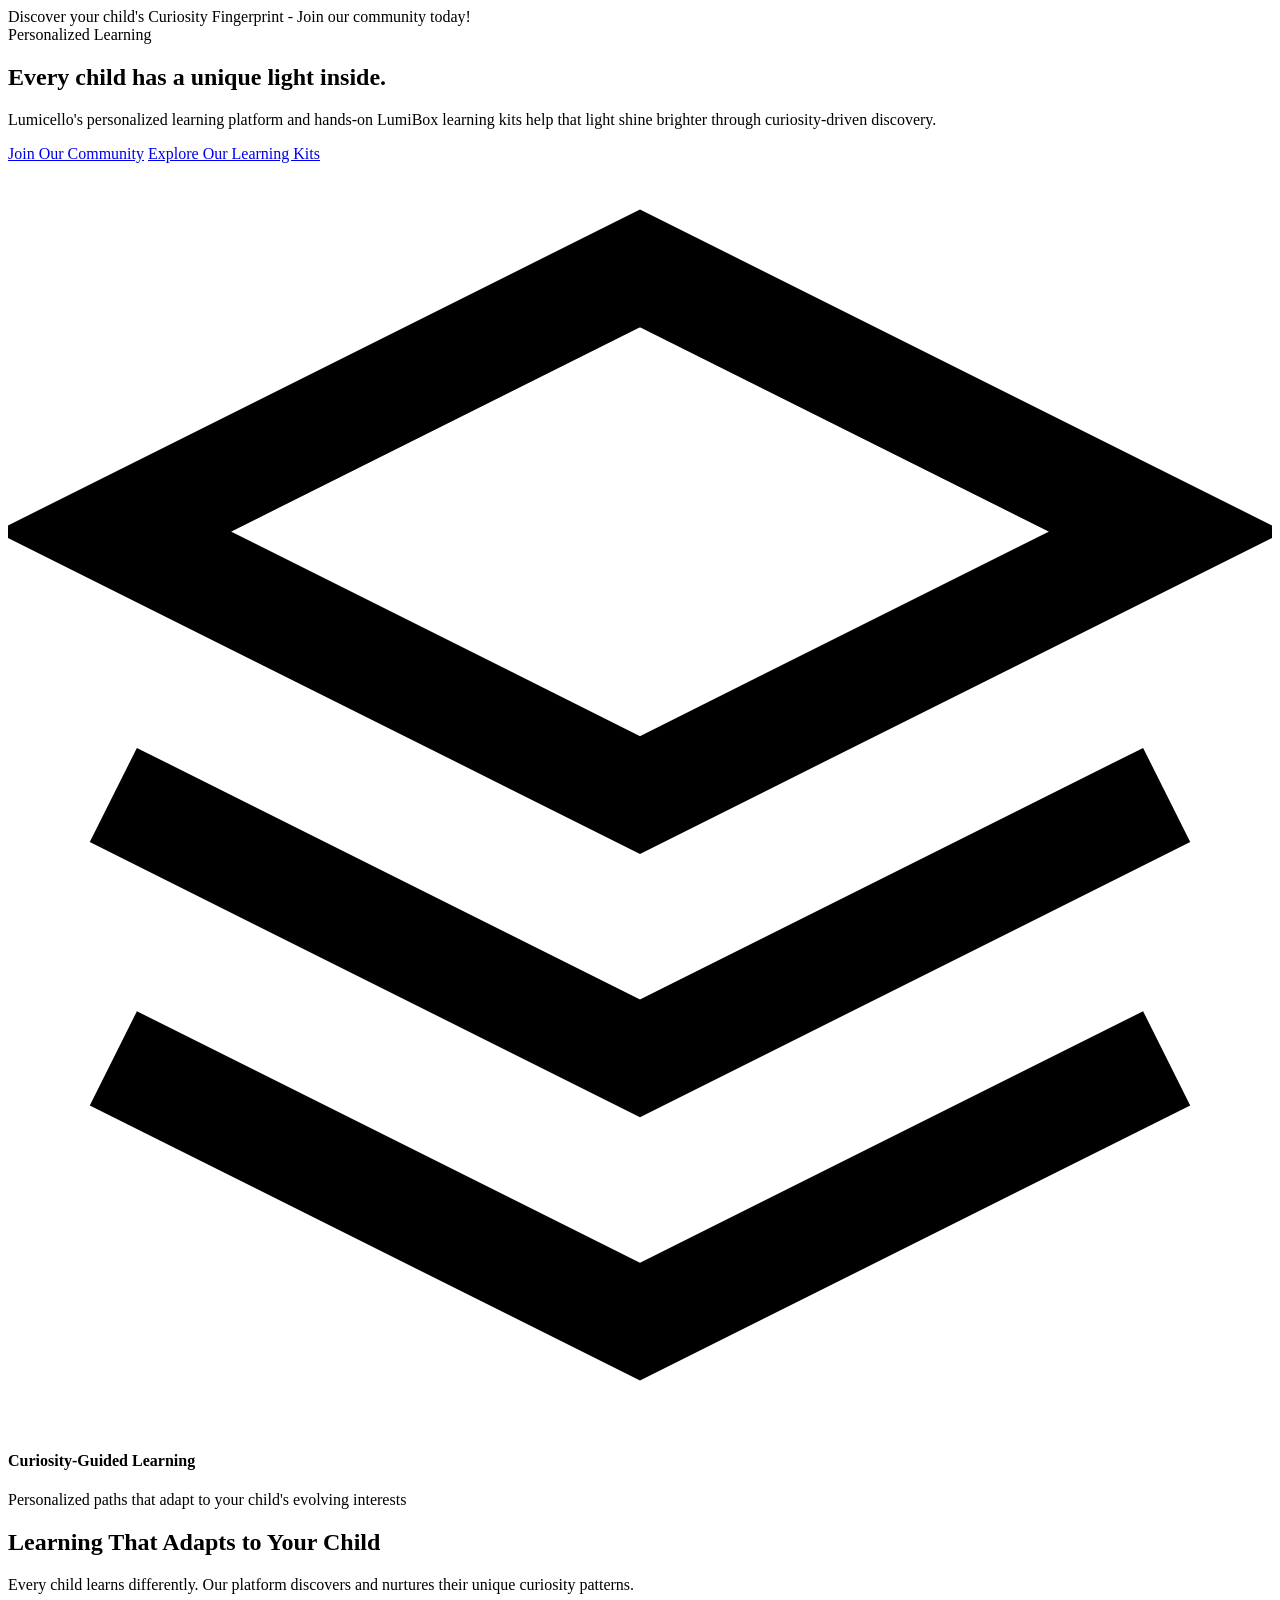
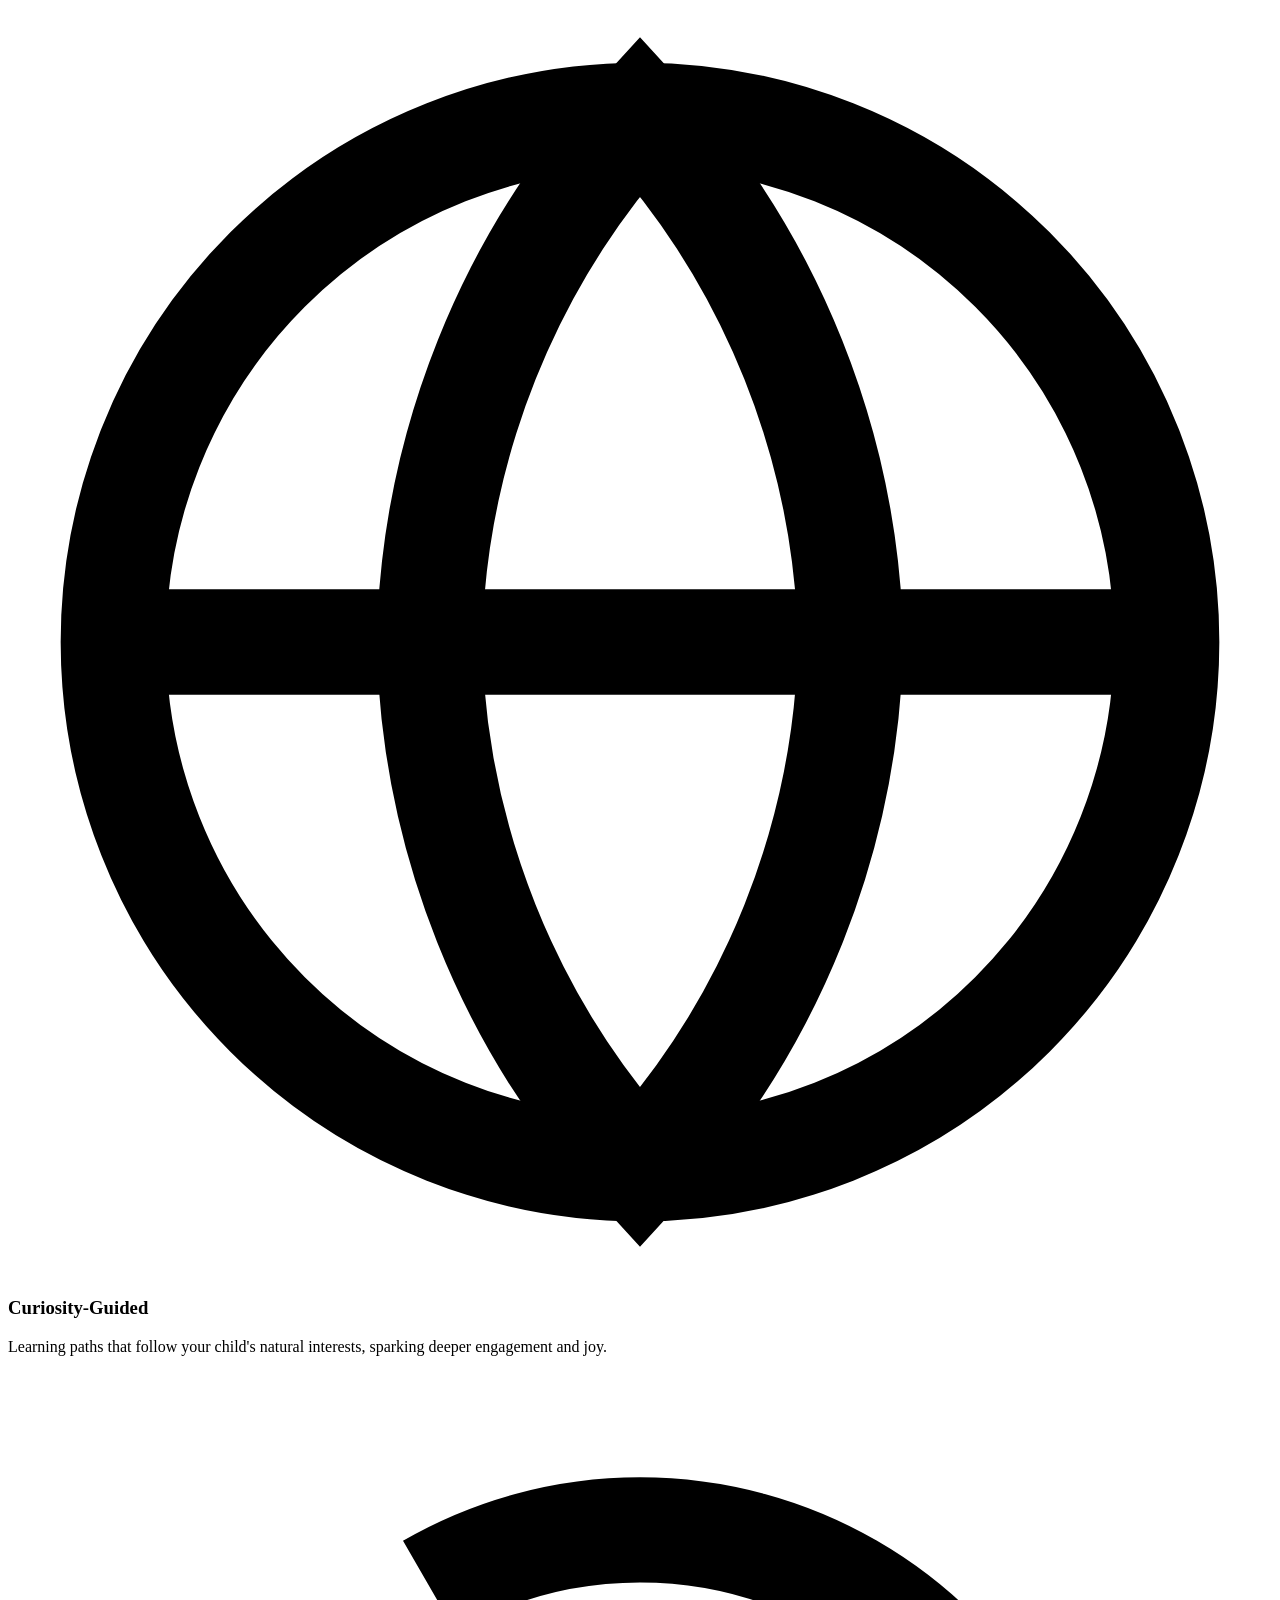
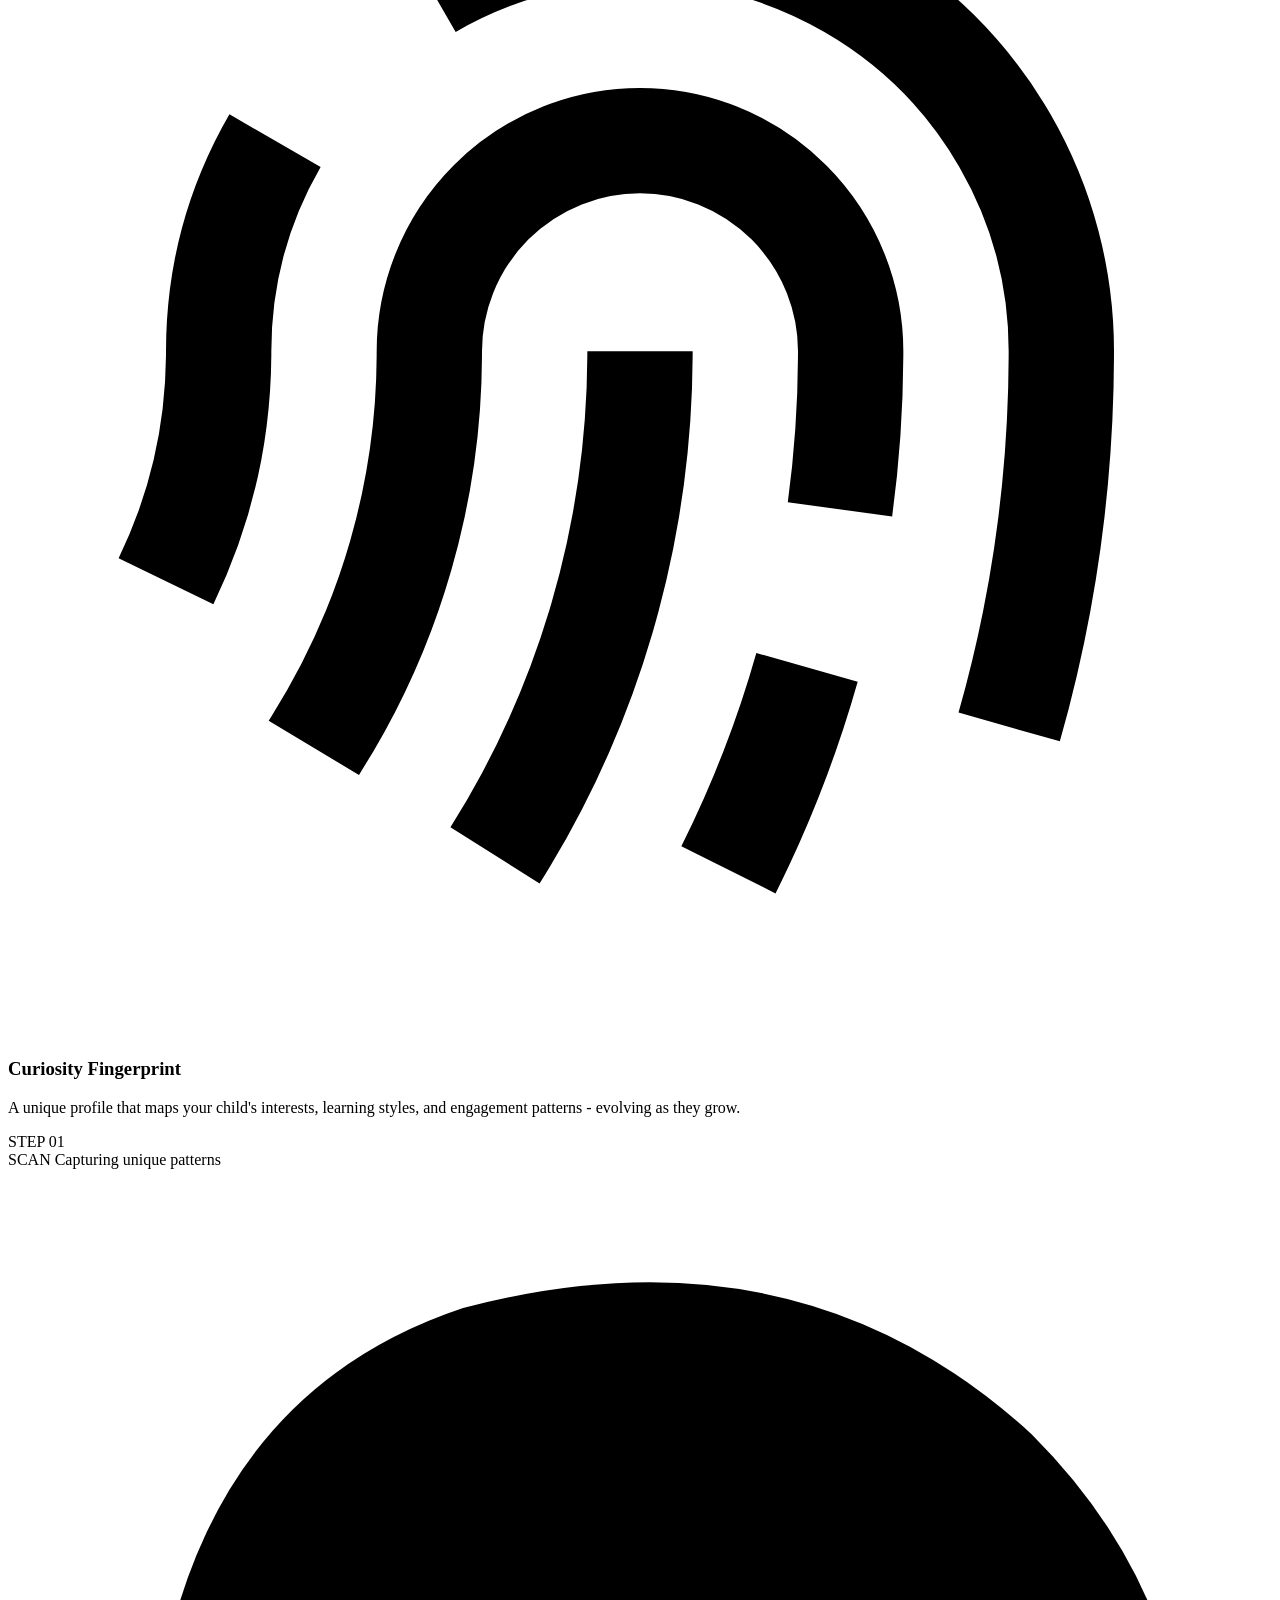
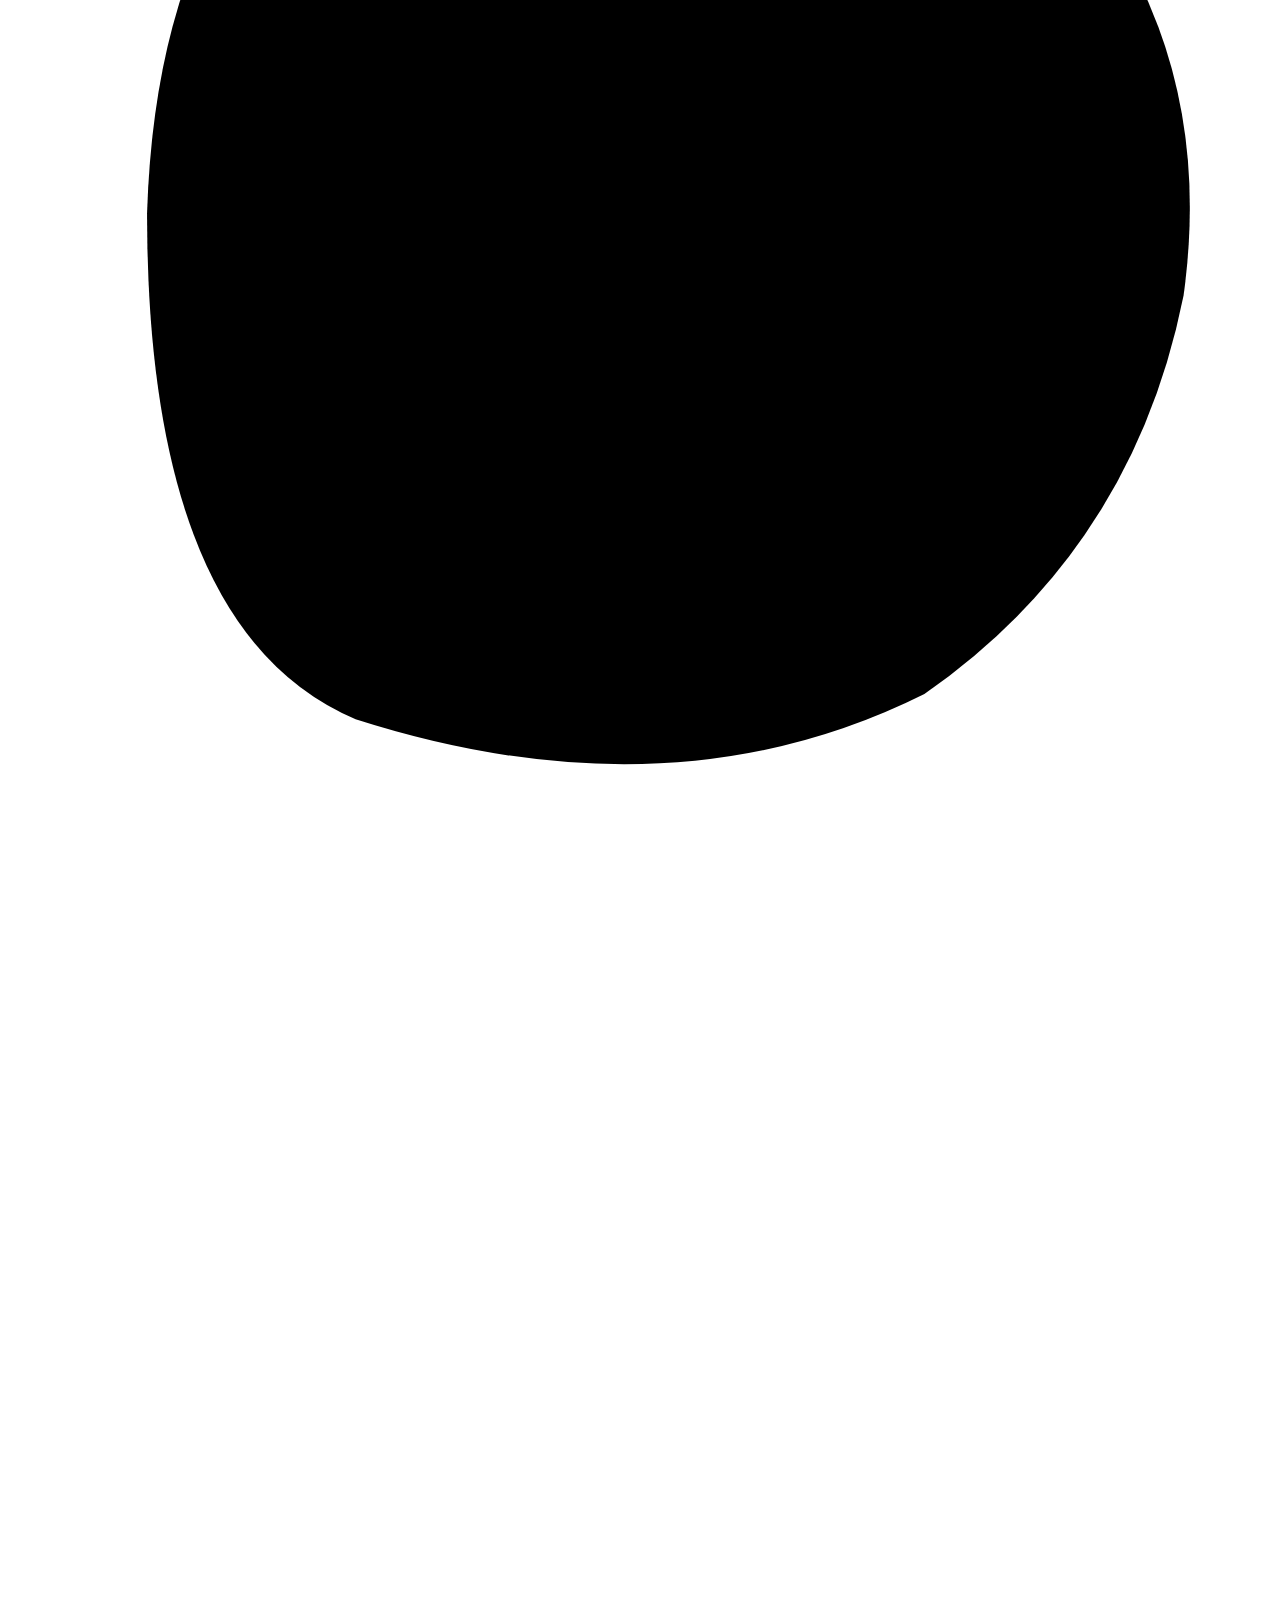
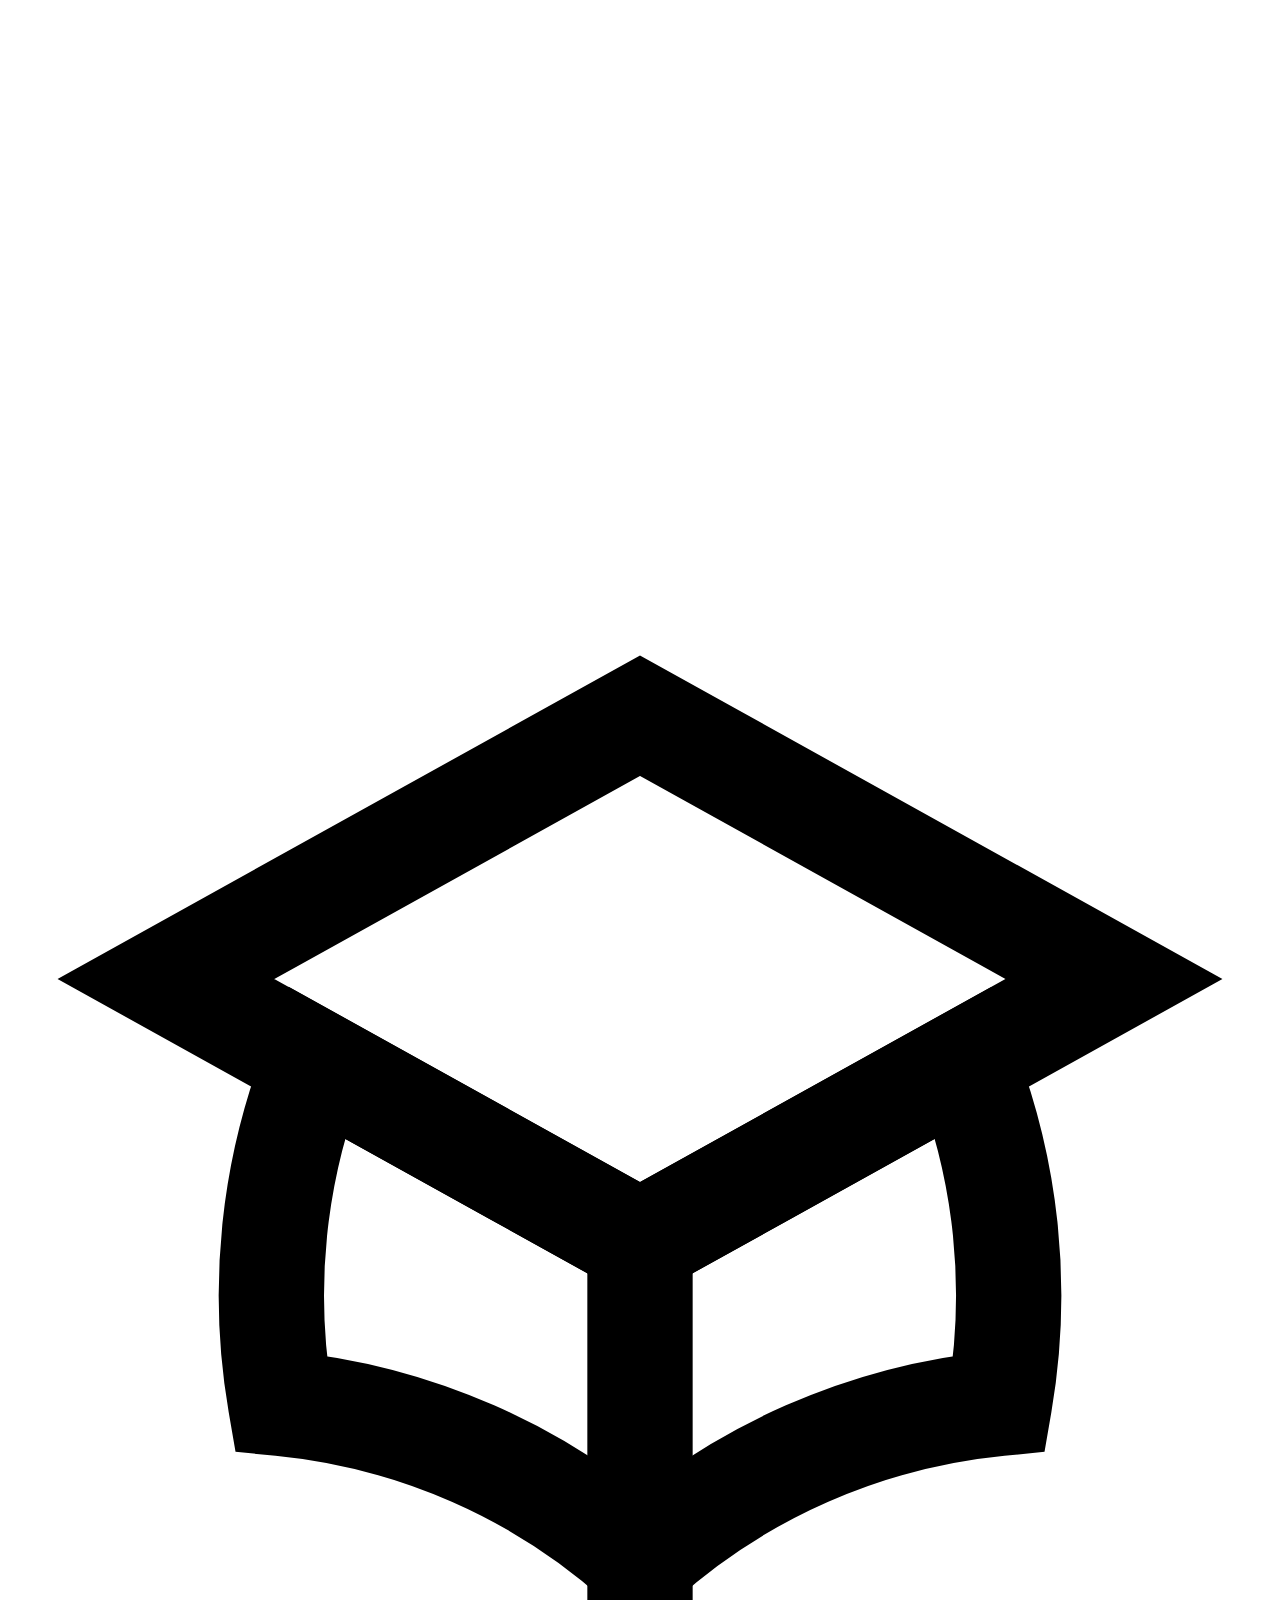
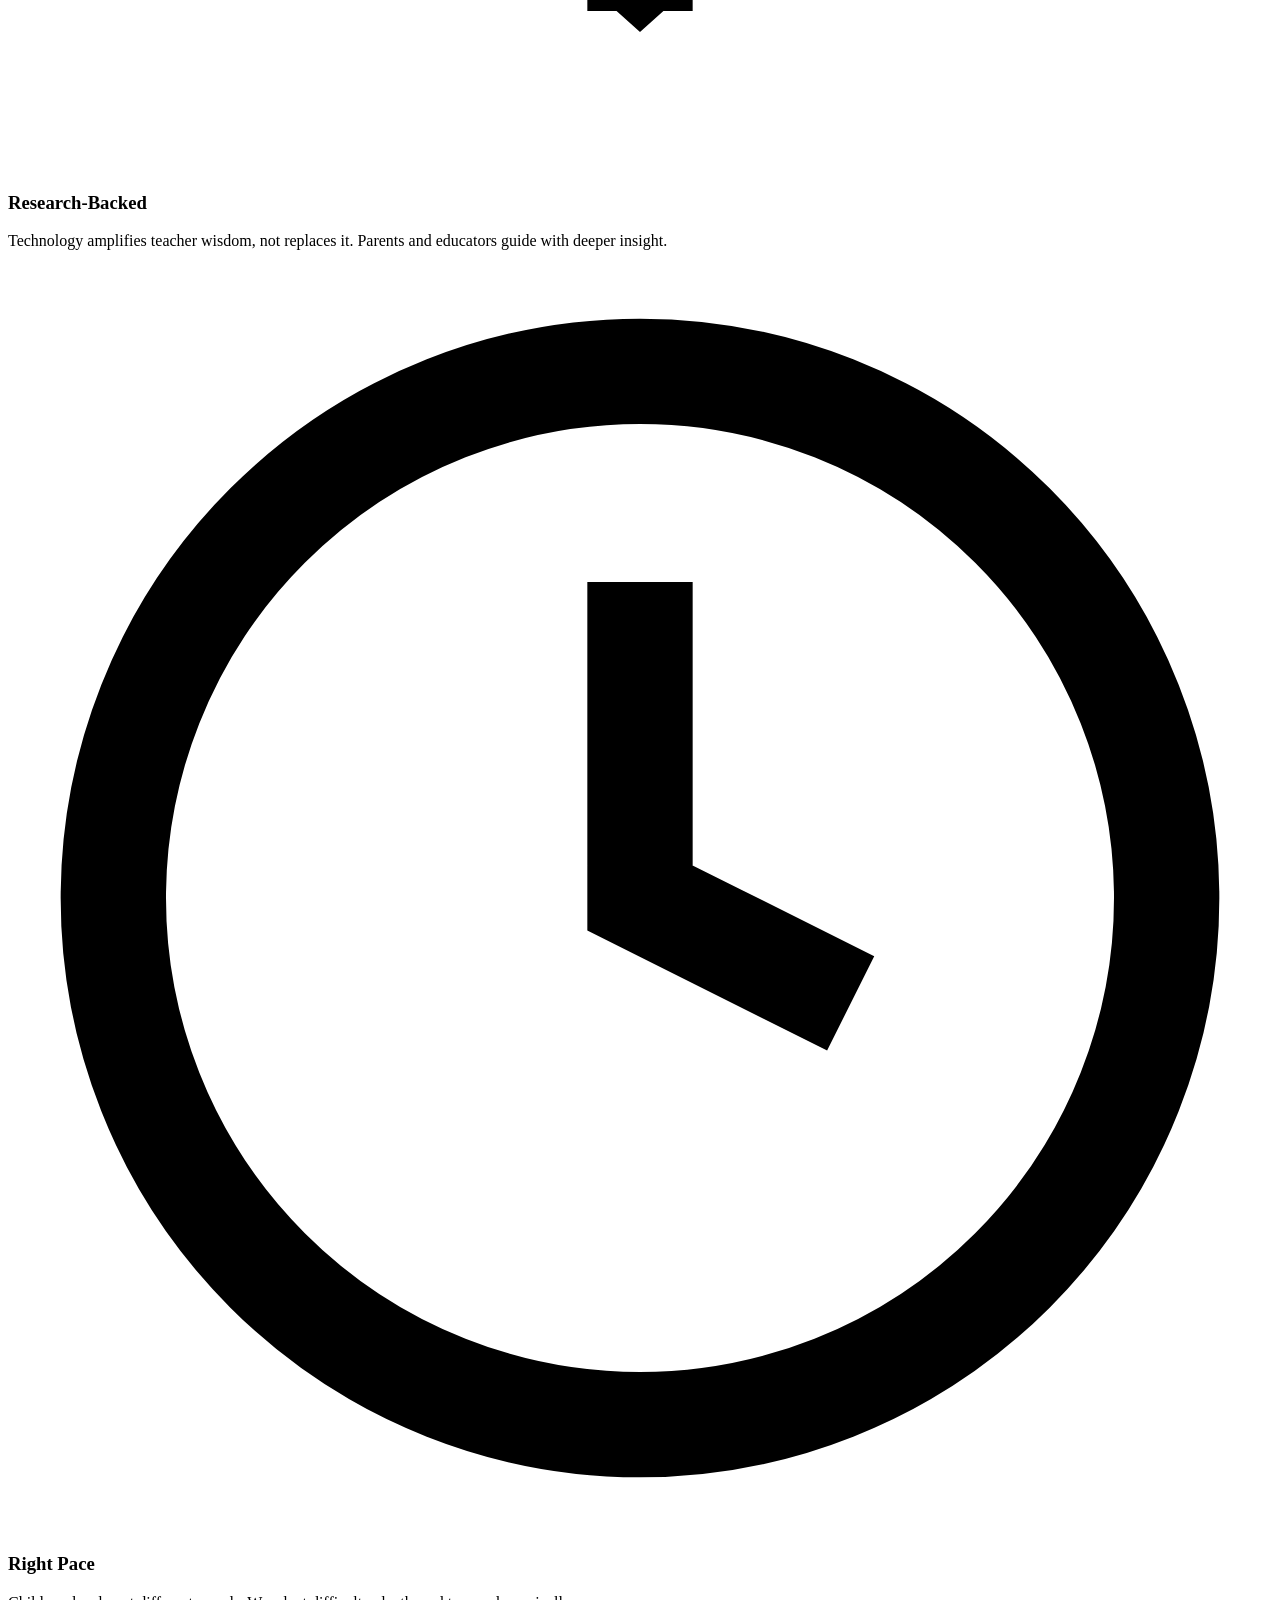
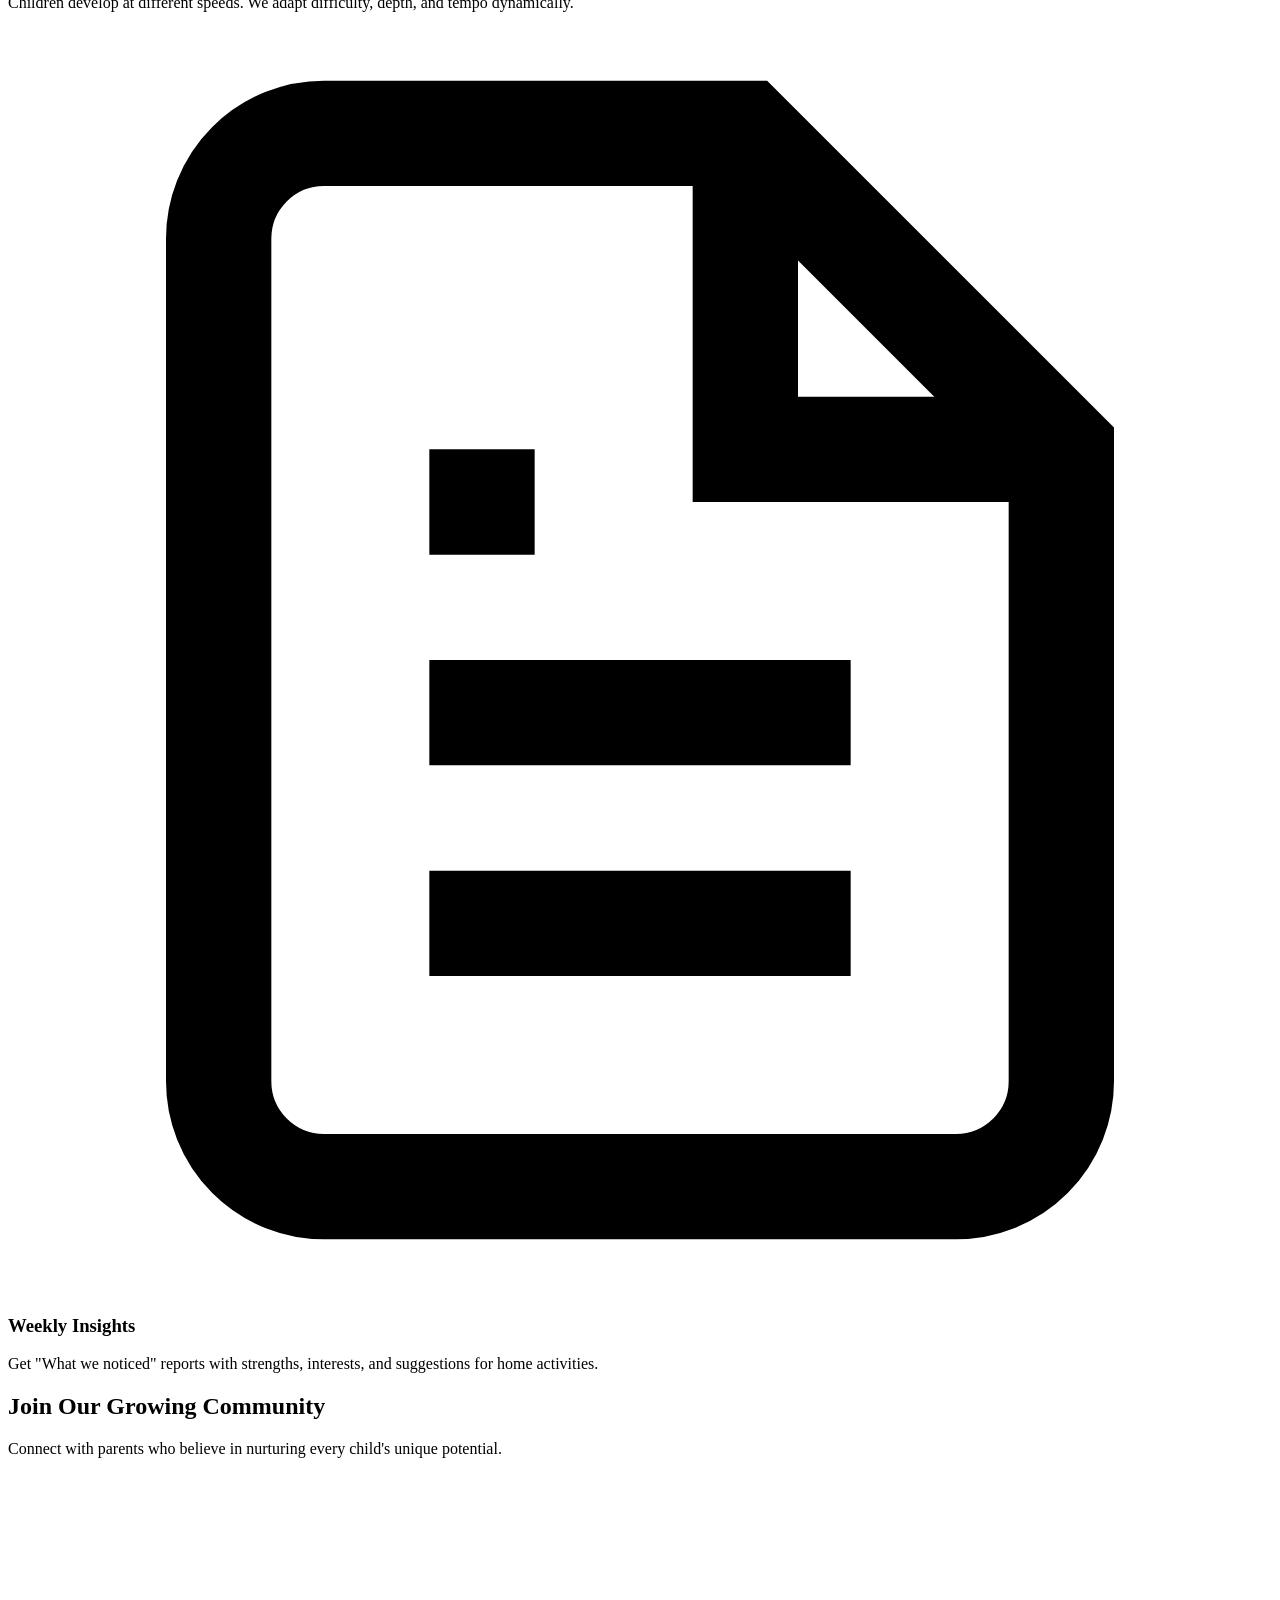
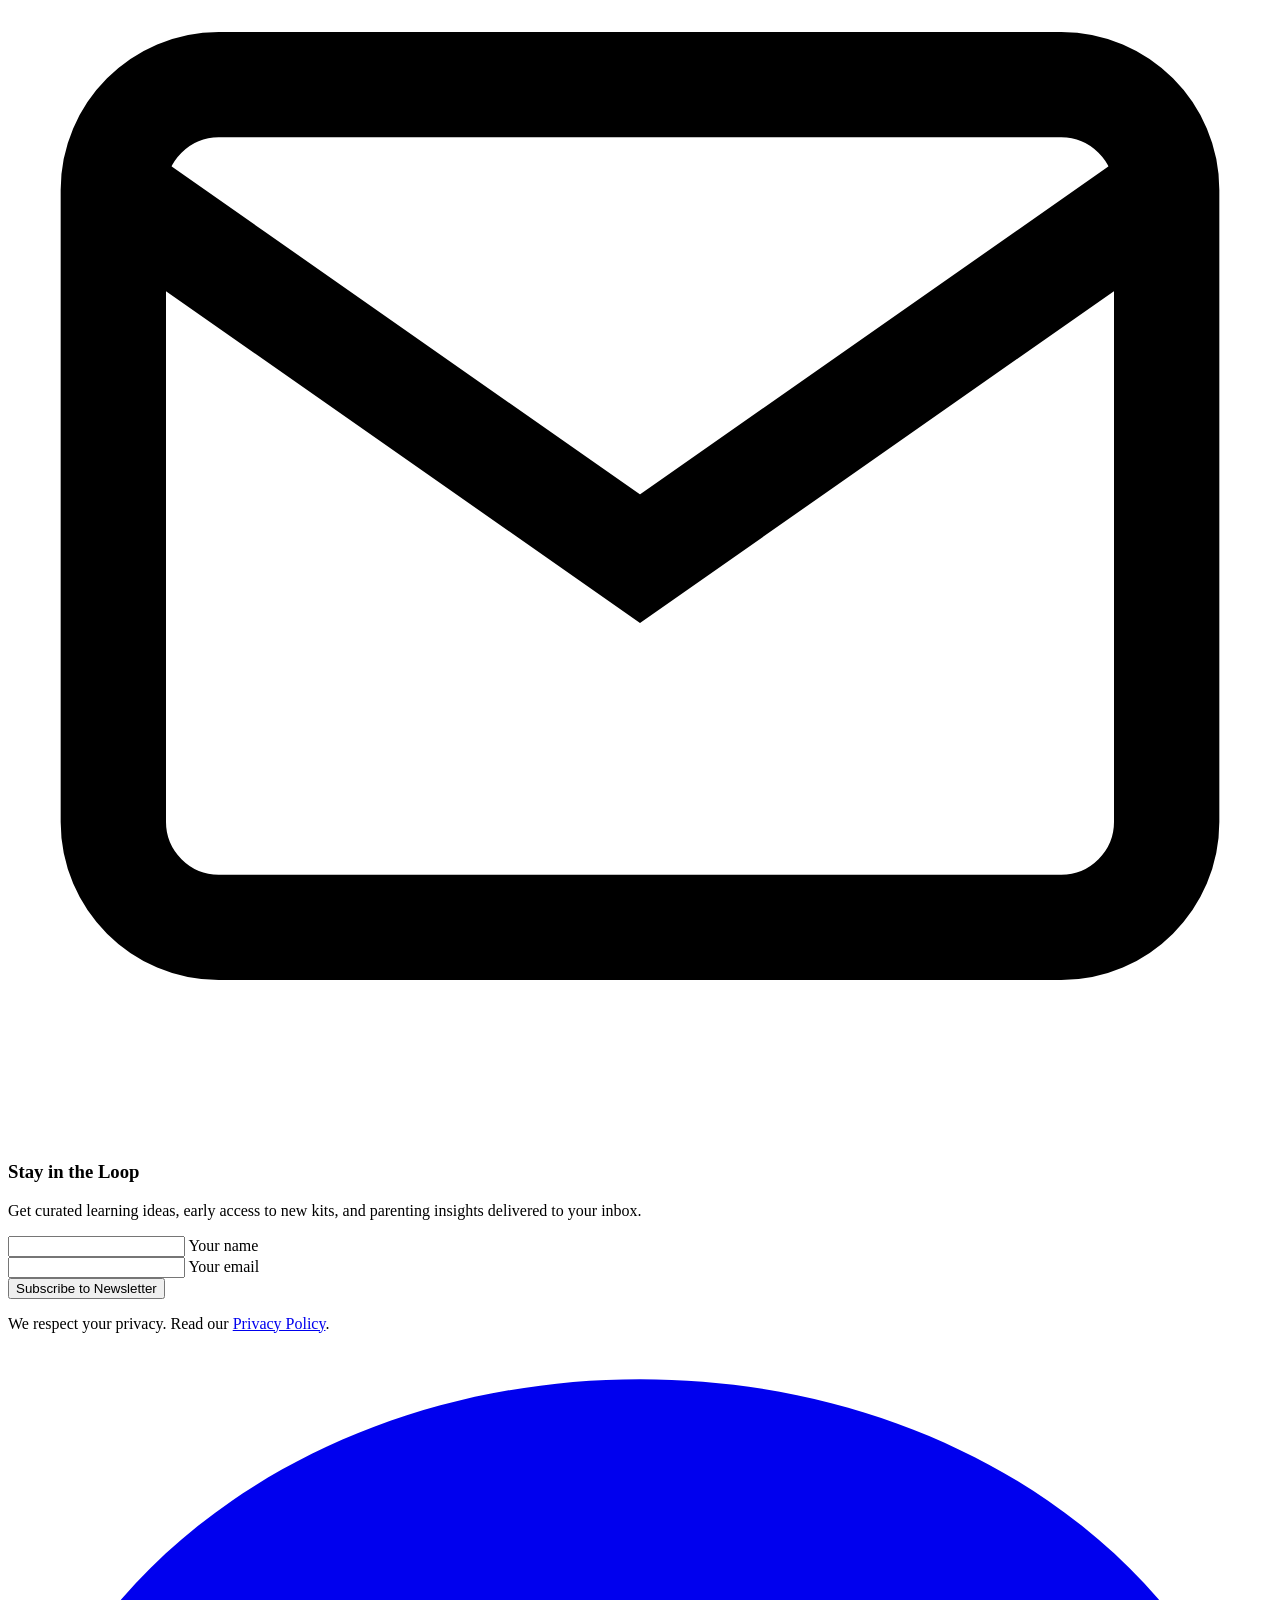
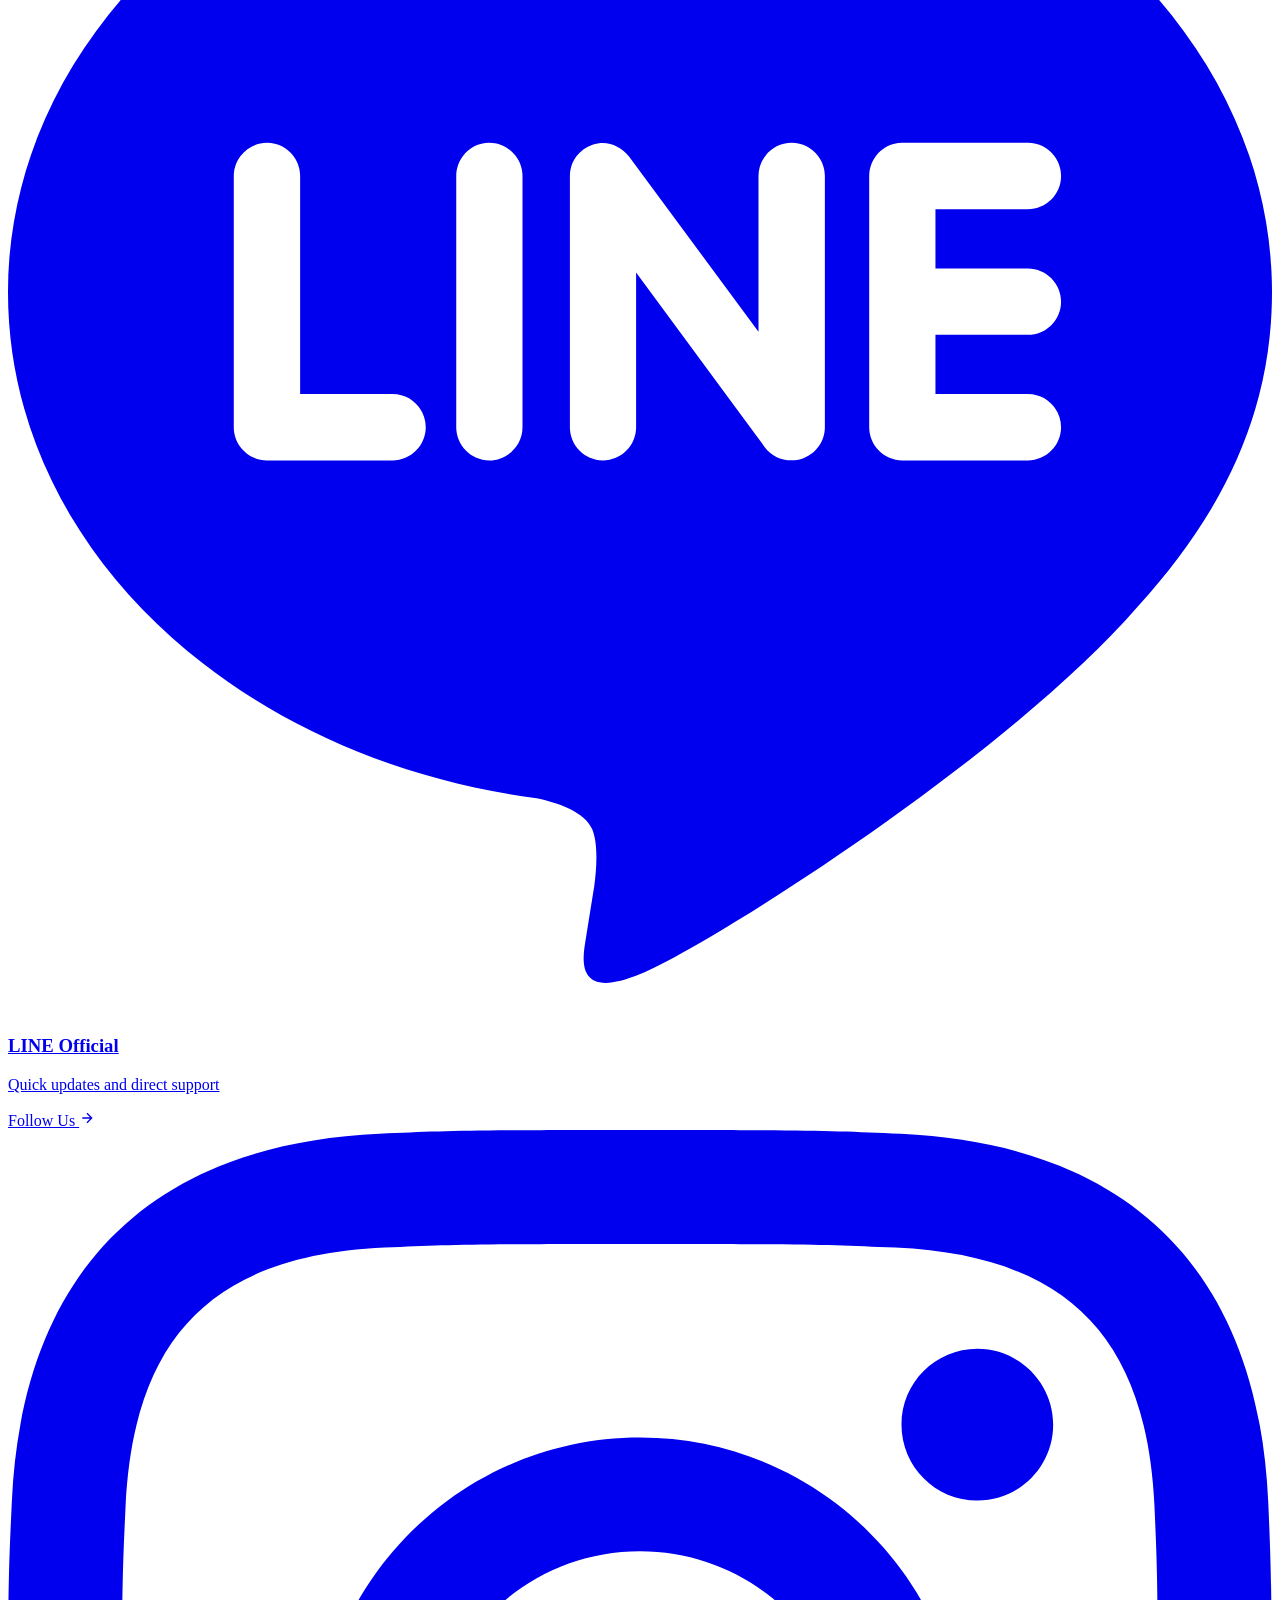
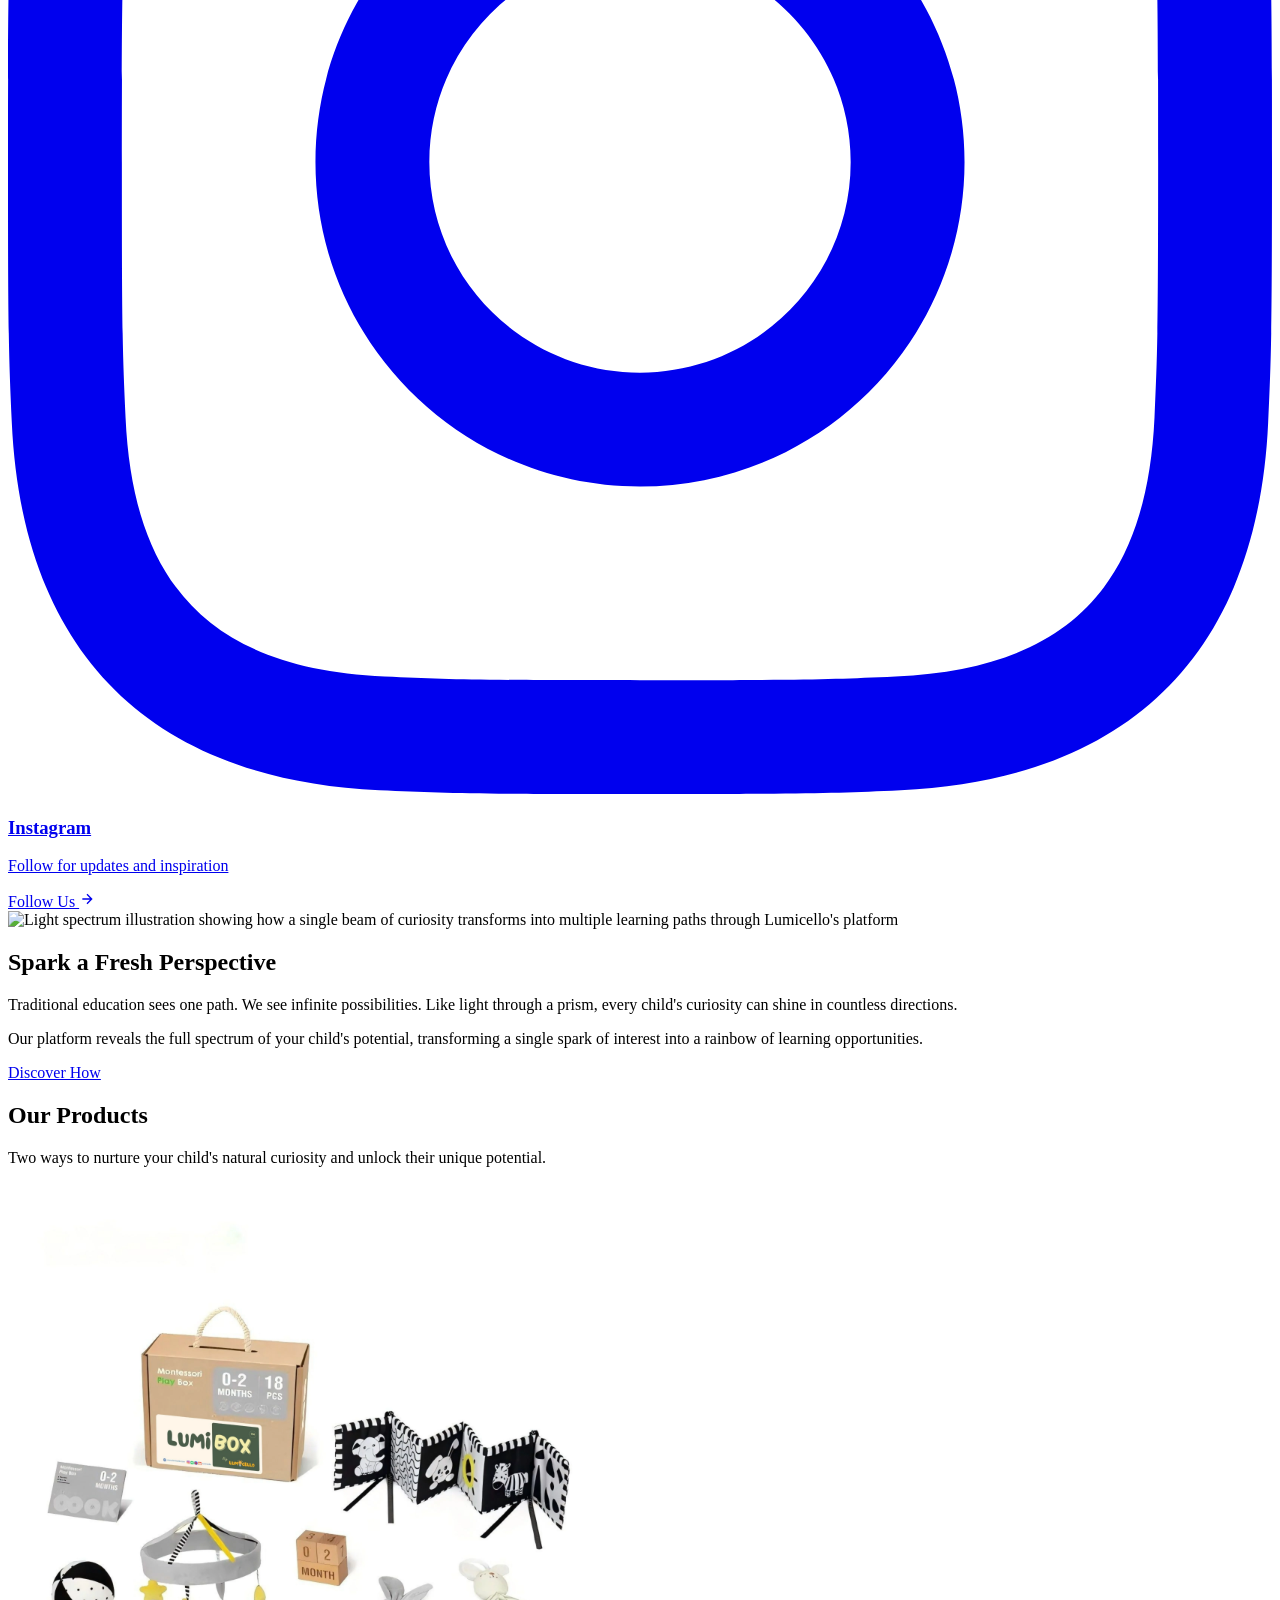
==== index.html @ c11db5bf "Update carousel navigation: add 4 new dots for kits 7-10 (13-24 months), update 'of 6' to 'of 10'" ====
<!DOCTYPE html>
<html lang="en">
<head>
    <meta charset="UTF-8">
    <meta name="viewport" content="width=device-width, initial-scale=1.0">
    <meta name="theme-color" content="#4A5D4B">
    <title>Lumicello - Personalized Learning for Every Child</title>
    <meta name="description" content="Lumicello helps every child discover their unique learning path through curiosity-driven education and hands-on LumiBox learning kits.">

    <!-- Open Graph / Social Sharing -->
    <meta property="og:type" content="website">
    <meta property="og:url" content="https://lumicello.com/">
    <meta property="og:title" content="Lumicello - Personalized Learning for Every Child">
    <meta property="og:description" content="Lumicello helps every child discover their unique learning path through curiosity-driven education and hands-on LumiBox learning kits.">
    <meta property="og:image" content="https://lumicello.com/assets/images/og-image.webp">
    <meta property="og:site_name" content="Lumicello">
    <meta property="og:locale" content="en_US">
    <meta property="og:locale:alternate" content="th_TH">

    <!-- Canonical URL -->
    <link rel="canonical" href="https://lumicello.com/">

    <!-- Twitter Card -->
    <meta name="twitter:card" content="summary_large_image">
    <meta name="twitter:title" content="Lumicello - Personalized Learning for Every Child">
    <meta name="twitter:description" content="Lumicello helps every child discover their unique learning path through curiosity-driven education and hands-on LumiBox learning kits.">
    <meta name="twitter:image" content="https://lumicello.com/assets/images/og-image.webp">

    <!-- Resource Hints -->
    <link rel="dns-prefetch" href="https://analytics.lumicello.com">
    <link rel="dns-prefetch" href="https://app.kit.com">

    <!-- Fonts -->
    <link rel="preconnect" href="https://fonts.googleapis.com">
    <link rel="preconnect" href="https://fonts.gstatic.com" crossorigin>
    <!-- Preload critical fonts for faster rendering -->
    <link rel="preload" href="https://fonts.gstatic.com/s/nunito/v32/XRXV3I6Li01BKofINeaBTMnFcQ.woff2" as="font" type="font/woff2" crossorigin>
    <link rel="preload" href="https://fonts.gstatic.com/s/fraunces/v38/6NU78FyLNQOQZAnv9bYEvDiIdE9Ea92uemAk_WBq8U_9v0c2Wa0KxC9TeP2Xz5c.woff2" as="font" type="font/woff2" crossorigin>
    <!-- Preload logo for faster LCP -->
    <link rel="preload" href="assets/images/lumicello_logo.webp" as="image" type="image/webp">
    <link href="https://fonts.googleapis.com/css2?family=Fraunces:ital,opsz,wght@0,9..144,300..900;1,9..144,300..900&family=Nunito:ital,wght@0,300..1000;1,300..1000&family=Noto+Sans+Thai:wght@300..900&display=swap" rel="stylesheet">

    <!-- Styles -->
    <link rel="stylesheet" href="css/variables.css">
    <link rel="stylesheet" href="css/style.css">

    <!-- FontAwesome -->

    <!-- Favicon -->
    <link rel="icon" href="favicon.png" type="image/png" sizes="32x32">
    <link rel="icon" href="svg_favicon.svg" type="image/svg+xml">
    <link rel="icon" href="favicon.ico" sizes="48x48">
    <link rel="apple-touch-icon" href="apple-touch-icon.png">

    <!-- Umami Analytics -->
    <script
        defer
        src="https://analytics.lumicello.com/script.js"
        data-website-id="dd17445d-a227-413a-bcca-4c5b8f31b8cf"
    ></script>

    <!-- Structured Data: Organization -->
    <script type="application/ld+json">
    {
        "@context": "https://schema.org",
        "@type": "Organization",
        "name": "Lumicello",
        "description": "Personalized learning platform for children that helps parents discover their child's unique learning path through curiosity-driven education and hands-on LumiBox learning kits.",
        "url": "https://lumicello.com",
        "logo": "https://lumicello.com/assets/images/lumicello_logo.webp",
        "sameAs": [
            "https://www.instagram.com/lumicello.th",
            "https://lin.ee/eH1GxA5"
        ],
        "contactPoint": {
            "@type": "ContactPoint",
            "contactType": "customer service",
            "url": "https://lumicello.com/contact.html"
        }
    }
    </script>

    <!-- Structured Data: Product Collection (LumiBox) -->
    <script type="application/ld+json">
    {
        "@context": "https://schema.org",
        "@type": "ItemList",
        "name": "First Year Collection - LumiBox",
        "description": "Thoughtfully designed LumiBox learning kits for babies 0-12 months. Each kit supports key developmental milestones while nurturing natural curiosity.",
        "numberOfItems": 6,
        "itemListElement": [
            {
                "@type": "ListItem",
                "position": 1,
                "item": {
                    "@type": "Product",
                    "name": "First Gazes Kit",
                    "description": "High-contrast black and white cards capture your newborn's developing vision. Paired with a soft comforter for sensory bonding during the earliest weeks.",
                    "image": "https://lumicello.com/assets/images/lumibox/box_0-2.webp",
                    "brand": {
                        "@type": "Brand",
                        "name": "Lumicello"
                    },
                    "category": "Educational Toys > Baby Development > Sensory",
                    "audience": {
                        "@type": "PeopleAudience",
                        "suggestedMinAge": "0 months",
                        "suggestedMaxAge": "2 months"
                    }
                }
            },
            {
                "@type": "ListItem",
                "position": 2,
                "item": {
                    "@type": "Product",
                    "name": "Tummy Time Discovery Kit",
                    "description": "A tummy time mirror invites self-discovery while beaded sensory toys encourage reaching and grasping. Making floor time engaging and productive.",
                    "image": "https://lumicello.com/assets/images/lumibox/box_3-4.webp",
                    "brand": {
                        "@type": "Brand",
                        "name": "Lumicello"
                    },
                    "category": "Educational Toys > Baby Development > Motor Skills",
                    "audience": {
                        "@type": "PeopleAudience",
                        "suggestedMinAge": "3 months",
                        "suggestedMaxAge": "4 months"
                    }
                }
            },
            {
                "@type": "ListItem",
                "position": 3,
                "item": {
                    "@type": "Product",
                    "name": "Grasp & Spin Kit",
                    "description": "Spinning drums and sensory balls teach cause-and-effect. A baby-safe tissue box satisfies endless pulling curiosity while building hand-eye coordination.",
                    "image": "https://lumicello.com/assets/images/lumibox/box_5-6.webp",
                    "brand": {
                        "@type": "Brand",
                        "name": "Lumicello"
                    },
                    "category": "Educational Toys > Baby Development > LumiBox",
                    "audience": {
                        "@type": "PeopleAudience",
                        "suggestedMinAge": "5 months",
                        "suggestedMaxAge": "6 months"
                    }
                }
            },
            {
                "@type": "ListItem",
                "position": 4,
                "item": {
                    "@type": "Product",
                    "name": "Peek & Find Kit",
                    "description": "The classic object permanence box introduces a foundational cognitive milestone: understanding that things exist even when hidden. Learning feels like magic.",
                    "image": "https://lumicello.com/assets/images/lumibox/box_7-8.webp",
                    "brand": {
                        "@type": "Brand",
                        "name": "Lumicello"
                    },
                    "category": "Educational Toys > Baby Development > Cognitive",
                    "audience": {
                        "@type": "PeopleAudience",
                        "suggestedMinAge": "7 months",
                        "suggestedMaxAge": "8 months"
                    }
                }
            },
            {
                "@type": "ListItem",
                "position": 5,
                "item": {
                    "@type": "Product",
                    "name": "Stack & Sort Kit",
                    "description": "Stacking towers and shape puzzles invite early spatial reasoning. A wooden rattle encourages the pincer grasp that prepares little fingers for fine motor milestones.",
                    "image": "https://lumicello.com/assets/images/lumibox/box_9-10.webp",
                    "brand": {
                        "@type": "Brand",
                        "name": "Lumicello"
                    },
                    "category": "Educational Toys > Baby Development > STEM",
                    "audience": {
                        "@type": "PeopleAudience",
                        "suggestedMinAge": "9 months",
                        "suggestedMaxAge": "10 months"
                    }
                }
            },
            {
                "@type": "ListItem",
                "position": 6,
                "item": {
                    "@type": "Product",
                    "name": "Push & Play Kit",
                    "description": "As your baby approaches their first birthday, push toys support early mobility. Mirror puzzles and cloth books add cognitive depth to active exploration.",
                    "image": "https://lumicello.com/assets/images/lumibox/box_11-12.webp",
                    "brand": {
                        "@type": "Brand",
                        "name": "Lumicello"
                    },
                    "category": "Educational Toys > Baby Development > Milestone",
                    "audience": {
                        "@type": "PeopleAudience",
                        "suggestedMinAge": "11 months",
                        "suggestedMaxAge": "12 months"
                    }
                }
,
            {
                "@type": "ListItem",
                "position": 7,
                "item": {
                    "@type": "Product",
                    "name": "Explore & Express Kit",
                    "description": "Early language skills bloom as toddlers begin naming their world. Interactive books and first puzzles support vocabulary growth while encouraging self-expression.",
                    "image": "https://lumicello.com/assets/images/lumibox/box_13-15.webp",
                    "brand": {
                        "@type": "Brand",
                        "name": "Lumicello"
                    },
                    "category": "Educational Toys > Baby Development > Language",
                    "audience": {
                        "@type": "PeopleAudience",
                        "suggestedMinAge": "13 months",
                        "suggestedMaxAge": "15 months"
                    }
                }
            },
            {
                "@type": "ListItem",
                "position": 8,
                "item": {
                    "@type": "Product",
                    "name": "Sort & Stack Kit",
                    "description": "Sorting and stacking toys introduce early problem-solving. Shape sorters and nesting cups teach spatial relationships while building concentration and fine motor skills.",
                    "image": "https://lumicello.com/assets/images/lumibox/box_16-18.webp",
                    "brand": {
                        "@type": "Brand",
                        "name": "Lumicello"
                    },
                    "category": "Educational Toys > Baby Development > Cognitive",
                    "audience": {
                        "@type": "PeopleAudience",
                        "suggestedMinAge": "16 months",
                        "suggestedMaxAge": "18 months"
                    }
                }
            },
            {
                "@type": "ListItem",
                "position": 9,
                "item": {
                    "@type": "Product",
                    "name": "Build & Create Kit",
                    "description": "Building blocks and creative tools foster imagination. Open-ended play materials support emerging creativity while developing hand-eye coordination and spatial awareness.",
                    "image": "https://lumicello.com/assets/images/lumibox/box_19-21.webp",
                    "brand": {
                        "@type": "Brand",
                        "name": "Lumicello"
                    },
                    "category": "Educational Toys > Baby Development > Creative",
                    "audience": {
                        "@type": "PeopleAudience",
                        "suggestedMinAge": "19 months",
                        "suggestedMaxAge": "21 months"
                    }
                }
            },
            {
                "@type": "ListItem",
                "position": 10,
                "item": {
                    "@type": "Product",
                    "name": "Imagine & Play Kit",
                    "description": "Pretend play sets and role-playing toys support social development. Dress-up items and play scenarios help toddlers understand the world through imaginative exploration.",
                    "image": "https://lumicello.com/assets/images/lumibox/box_22-24.webp",
                    "brand": {
                        "@type": "Brand",
                        "name": "Lumicello"
                    },
                    "category": "Educational Toys > Baby Development > Social",
                    "audience": {
                        "@type": "PeopleAudience",
                        "suggestedMinAge": "22 months",
                        "suggestedMaxAge": "24 months"
                    }
                }
            }
            }
        ]
    }
    </script>
</head>
<body>
    <!-- Announcement Bar -->
    <div class="announcement-bar">
        Discover your child's <span>Curiosity Fingerprint</span> - Join our community today!
    </div>

    <!-- Navigation (Shared Component) -->
    <div id="nav-placeholder"></div>

    <!-- Hero Section -->
    <section class="hero" id="platform">
        <div class="hero-container">
            <div class="hero-content">
                <div class="hero-badge">Personalized Learning</div>
                <h1>Every child has a <span>unique light</span> inside.</h1>
                <p>Lumicello's personalized learning platform and hands-on LumiBox learning kits help that light shine brighter through curiosity-driven discovery.</p>
                <div class="hero-buttons">
                    <a href="#community" class="btn btn-primary">Join Our Community</a>
                    <a href="#kits" class="btn btn-secondary">Explore Our Learning Kits</a>
                </div>
            </div>

            <div class="hero-visual">
                <div class="hero-illustration">
                    <!-- Constellation Animation -->
                    <div class="constellation">
                        <!-- Orbital Rings -->
                        <div class="orbital-ring orbital-ring--1"></div>
                        <div class="orbital-ring orbital-ring--2"></div>
                        <div class="orbital-ring orbital-ring--3"></div>

                        <!-- Core Glow -->
                        <div class="constellation-core"></div>

                        <!-- Constellation Nodes -->
                        <div class="constellation-node node--sage"></div>
                        <div class="constellation-node node--clay"></div>
                        <div class="constellation-node node--mist"></div>
                        <div class="constellation-node node--gold"></div>
                        <div class="constellation-node node--primary"></div>

                        <!-- Sparkles -->
                        <div class="sparkle sparkle--1"></div>
                        <div class="sparkle sparkle--2"></div>
                        <div class="sparkle sparkle--3"></div>
                        <div class="sparkle sparkle--4"></div>
                        <div class="sparkle sparkle--5"></div>
                    </div>
                </div>

                <!-- Floating Card -->
                <div class="hero-floating-card">
                    <div class="floating-card-icon">
                        <svg viewBox="0 0 24 24" fill="none" stroke="currentColor" stroke-width="2">
                            <path d="M12 2L2 7l10 5 10-5-10-5z"/>
                            <path d="M2 17l10 5 10-5"/>
                            <path d="M2 12l10 5 10-5"/>
                        </svg>
                    </div>
                    <h4>Curiosity-Guided Learning</h4>
                    <p>Personalized paths that adapt to your child's evolving interests</p>
                </div>
            </div>
        </div>

        <!-- Decorative Elements -->
        <div class="hero-decoration dots"></div>
        <div class="hero-decoration circle"></div>
    </section>

    <!-- Bento Grid Section - Value Props -->
    <section class="bento-section" id="fingerprint">
        <div class="bento-container">
            <div class="section-header reveal">
                <h2>Learning That Adapts to Your Child</h2>
                <p>Every child learns differently. Our platform discovers and nurtures their unique curiosity patterns.</p>
            </div>

            <div class="bento-grid reveal-stagger">
                <!-- Curiosity-Guided Card -->
                <div class="bento-card sky">
                    <div class="bento-icon">
                        <svg viewBox="0 0 24 24" fill="none" stroke="currentColor" stroke-width="2">
                            <circle cx="12" cy="12" r="10"/>
                            <path d="M2 12h20"/>
                            <path d="M12 2a15.3 15.3 0 014 10 15.3 15.3 0 01-4 10 15.3 15.3 0 01-4-10 15.3 15.3 0 014-10z"/>
                        </svg>
                    </div>
                    <h3>Curiosity-Guided</h3>
                    <p>Learning paths that follow your child's natural interests, sparking deeper engagement and joy.</p>
                </div>

                <!-- Featured Card: Curiosity Fingerprint -->
                <div class="bento-card featured">
                    <div class="bento-content">
                        <div class="bento-icon">
                            <svg viewBox="0 0 24 24" fill="none" stroke="currentColor" stroke-width="2">
                                <path d="M12 11c0 3.517-1.009 6.799-2.753 9.571m-3.44-2.04l.054-.09A13.916 13.916 0 008 11a4 4 0 118 0c0 1.017-.07 2.019-.203 3m-2.118 6.844A21.88 21.88 0 0015.171 17m3.839 1.132c.645-2.266.99-4.659.99-7.132A8 8 0 008 4.07M3 15.364c.64-1.319 1-2.8 1-4.364 0-1.457.39-2.823 1.07-4"/>
                            </svg>
                        </div>
                        <h3>Curiosity Fingerprint</h3>
                        <p>A unique profile that maps your child's interests, learning styles, and engagement patterns - evolving as they grow.</p>
                    </div>
                    <div class="bento-image fingerprint-cinema" id="fp-cinema">
                        <!-- Deep blue backdrop with subtle texture -->
                        <div class="fp-backdrop"></div>

                        <!-- Prominent Stage Label - Part of the Design -->
                        <div class="fp-stage-header">
                            <div class="fp-stage-indicator">
                                <span class="fp-stage-step">STEP</span>
                                <span class="fp-scene-num">01</span>
                            </div>
                            <div class="fp-stage-title">
                                <span class="fp-scene-name">SCAN</span>
                                <span class="fp-stage-desc">Capturing unique patterns</span>
                            </div>
                        </div>

                        <!-- The Fingerprint Stage -->
                        <div class="fp-stage">
                            <!-- Ambient glow behind fingerprint -->
                            <div class="fp-glow"></div>

                            <!-- Authentic fingerprint ridges - whorl pattern with natural variation -->
                            <svg class="fp-ridges" viewBox="0 0 200 200">
                                <defs>
                                    <filter id="fp-ridge-glow">
                                        <feGaussianBlur stdDeviation="1.2" result="blur"/>
                                        <feMerge>
                                            <feMergeNode in="blur"/>
                                            <feMergeNode in="SourceGraphic"/>
                                        </feMerge>
                                    </filter>
                                </defs>
                                <!-- Whorl pattern - offset curves with natural irregularity -->
                                <!-- Outer ridges - slightly irregular spacing -->
                                <path class="fp-ridge fp-ridge-1" d="M22,102 Q24,38 72,22 Q125,8 162,42 Q192,72 186,115 Q178,155 145,178 Q105,198 55,182 Q22,168 22,102" />
                                <path class="fp-ridge fp-ridge-2" d="M30,98 Q34,46 75,32 Q120,18 158,50 Q185,78 180,118 Q172,152 142,174 Q102,192 58,176 Q30,162 30,98" />
                                <path class="fp-ridge fp-ridge-3" d="M38,100 Q42,54 78,42 Q118,28 152,58 Q175,84 171,120 Q165,150 138,170 Q100,186 62,170 Q38,156 38,100" />
                                <path class="fp-ridge fp-ridge-4" d="M47,101 Q50,64 82,52 Q115,40 146,66 Q166,88 163,122 Q158,148 132,165 Q98,180 66,164 Q47,150 47,101" />
                                <path class="fp-ridge fp-ridge-5" d="M55,100 Q58,70 85,60 Q112,50 140,74 Q158,94 155,124 Q150,150 126,163 Q96,176 70,160 Q55,146 55,100" />
                                <!-- Inner loop ridges - tighter spiral -->
                                <path class="fp-ridge fp-ridge-6" d="M64,102 Q68,76 92,68 Q114,60 134,82 Q150,100 146,126 Q140,148 118,160 Q92,170 72,154 Q64,140 64,102" />
                                <path class="fp-ridge fp-ridge-7" d="M73,103 Q78,84 98,78 Q116,72 132,92 Q144,108 140,130 Q134,148 114,156 Q92,164 78,148 Q73,136 73,103" />
                                <path class="fp-ridge fp-ridge-8" d="M83,105 Q88,92 104,88 Q118,84 130,102 Q138,116 134,134 Q128,148 110,152 Q94,156 86,142 Q83,130 83,105" />
                                <!-- Core whorl - tightest inner spiral -->
                                <path class="fp-ridge fp-ridge-core" d="M93,108 Q98,100 108,98 Q118,98 124,110 Q128,122 120,132 Q110,140 100,136 Q92,130 93,118 Q94,112 93,108" />
                            </svg>

                            <!-- Minutiae points - detected interests along ridges -->
                            <div class="fp-minutiae">
                                <!-- Ridge endings = interests discovered, bifurcations = connected skills -->
                                <span class="fp-point" style="--x: 25%; --y: 35%;" data-type="ending"></span>
                                <span class="fp-point" style="--x: 70%; --y: 18%;" data-type="bifurcation"></span>
                                <span class="fp-point" style="--x: 88%; --y: 52%;" data-type="ending"></span>
                                <span class="fp-point" style="--x: 80%; --y: 80%;" data-type="bifurcation"></span>
                                <span class="fp-point" style="--x: 40%; --y: 90%;" data-type="ending"></span>
                                <span class="fp-point" style="--x: 15%; --y: 65%;" data-type="bifurcation"></span>
                                <span class="fp-point" style="--x: 54%; --y: 54%;" data-type="core"></span>
                                <span class="fp-point" style="--x: 65%; --y: 68%;" data-type="ending"></span>
                            </div>

                            <!-- Connection threads - interest network forming -->
                            <svg class="fp-connections" viewBox="0 0 200 200">
                                <!-- Outer ring connections -->
                                <line class="fp-thread" x1="50" y1="70" x2="140" y2="36" />
                                <line class="fp-thread" x1="140" y1="36" x2="176" y2="104" />
                                <line class="fp-thread" x1="176" y1="104" x2="160" y2="160" />
                                <line class="fp-thread" x1="160" y1="160" x2="80" y2="180" />
                                <line class="fp-thread" x1="80" y1="180" x2="30" y2="130" />
                                <line class="fp-thread" x1="30" y1="130" x2="50" y2="70" />
                                <!-- Core connections - linking everything to center -->
                                <line class="fp-thread fp-thread-core" x1="108" y1="108" x2="50" y2="70" />
                                <line class="fp-thread fp-thread-core" x1="108" y1="108" x2="140" y2="36" />
                                <line class="fp-thread fp-thread-core" x1="108" y1="108" x2="176" y2="104" />
                                <line class="fp-thread fp-thread-core" x1="108" y1="108" x2="130" y2="136" />
                                <line class="fp-thread fp-thread-core" x1="130" y1="136" x2="160" y2="160" />
                                <line class="fp-thread fp-thread-core" x1="130" y1="136" x2="80" y2="180" />
                            </svg>

                            <!-- The Core - child's unique spark -->
                            <div class="fp-core">
                                <div class="fp-core-glow"></div>
                                <div class="fp-core-center"></div>
                            </div>

                            <!-- Data particles flowing toward fingerprint during analysis -->
                            <div class="fp-data-flow">
                                <span class="fp-data" style="--delay: 0s; --angle: 30deg;"></span>
                                <span class="fp-data" style="--delay: 0.5s; --angle: 75deg;"></span>
                                <span class="fp-data" style="--delay: 1s; --angle: 120deg;"></span>
                                <span class="fp-data" style="--delay: 1.5s; --angle: 165deg;"></span>
                                <span class="fp-data" style="--delay: 2s; --angle: 210deg;"></span>
                                <span class="fp-data" style="--delay: 2.5s; --angle: 255deg;"></span>
                                <span class="fp-data" style="--delay: 3s; --angle: 300deg;"></span>
                                <span class="fp-data" style="--delay: 3.5s; --angle: 345deg;"></span>
                            </div>
                        </div>

                        <!-- Progress indicator -->
                        <div class="fp-timeline">
                            <div class="fp-timeline-track">
                                <div class="fp-timeline-fill"></div>
                            </div>
                            <div class="fp-timeline-dots">
                                <span class="fp-dot active" data-act="1"></span>
                                <span class="fp-dot" data-act="2"></span>
                                <span class="fp-dot" data-act="3"></span>
                                <span class="fp-dot" data-act="4"></span>
                            </div>
                        </div>
                    </div>
                </div>

                <!-- Research-Backed Card -->
                <div class="bento-card coral">
                    <div class="bento-icon">
                        <svg viewBox="0 0 24 24" fill="none" stroke="currentColor" stroke-width="2">
                            <path d="M12 14l9-5-9-5-9 5 9 5z"/>
                            <path d="M12 14l6.16-3.422a12.083 12.083 0 01.665 6.479A11.952 11.952 0 0012 20.055a11.952 11.952 0 00-6.824-2.998 12.078 12.078 0 01.665-6.479L12 14z"/>
                            <path d="M12 14v7"/>
                        </svg>
                    </div>
                    <h3>Research-Backed</h3>
                    <p>Technology amplifies teacher wisdom, not replaces it. Parents and educators guide with deeper insight.</p>
                </div>

                <!-- Right Pace Card -->
                <div class="bento-card lawn">
                    <div class="bento-icon">
                        <svg viewBox="0 0 24 24" fill="none" stroke="currentColor" stroke-width="2">
                            <circle cx="12" cy="12" r="10"/>
                            <polyline points="12 6 12 12 16 14"/>
                        </svg>
                    </div>
                    <h3>Right Pace</h3>
                    <p>Children develop at different speeds. We adapt difficulty, depth, and tempo dynamically.</p>
                </div>

                <!-- Weekly Insights Card -->
                <div class="bento-card lavender">
                    <div class="bento-icon">
                        <svg viewBox="0 0 24 24" fill="none" stroke="currentColor" stroke-width="2">
                            <path d="M14 2H6a2 2 0 0 0-2 2v16a2 2 0 0 0 2 2h12a2 2 0 0 0 2-2V8z"/>
                            <polyline points="14 2 14 8 20 8"/>
                            <line x1="16" y1="13" x2="8" y2="13"/>
                            <line x1="16" y1="17" x2="8" y2="17"/>
                            <polyline points="10 9 9 9 8 9"/>
                        </svg>
                    </div>
                    <h3>Weekly Insights</h3>
                    <p>Get "What we noticed" reports with strengths, interests, and suggestions for home activities.</p>
                </div>
            </div>
        </div>
    </section>

    <!-- Community Section -->
    <section class="community-section" id="community">
        <div class="community-container">
            <div class="section-header reveal">
                <h2>Join Our Growing Community</h2>
                <p>Connect with parents who believe in nurturing every child's unique potential.</p>
            </div>

            <div class="community-grid reveal">
                <!-- Newsletter Card -->
                <div class="community-card newsletter" id="newsletter">
                    <div class="community-icon">
                        <svg viewBox="0 0 24 24" fill="none" stroke="currentColor" stroke-width="2">
                            <path d="M4 4h16c1.1 0 2 .9 2 2v12c0 1.1-.9 2-2 2H4c-1.1 0-2-.9-2-2V6c0-1.1.9-2 2-2z"/>
                            <polyline points="22,6 12,13 2,6"/>
                        </svg>
                    </div>
                    <h3>Stay in the Loop</h3>
                    <p>Get curated learning ideas, early access to new kits, and parenting insights delivered to your inbox.</p>

                    <form action="https://app.kit.com/forms/8398985/subscriptions" method="post" class="newsletter-form">
                        <div class="form-row">
                            <div class="floating-field">
                                <input type="text" id="newsletter-name" name="fields[first_name]" placeholder=" " required>
                                <label for="newsletter-name">Your name</label>
                            </div>
                            <div class="floating-field">
                                <input type="email" id="newsletter-email" name="email_address" placeholder=" " required>
                                <label for="newsletter-email">Your email</label>
                            </div>
                        </div>
                        <button type="submit" class="btn btn-gold">Subscribe to Newsletter</button>
                        <p class="form-note">We respect your privacy. Read our <a href="privacy.html">Privacy Policy</a>.</p>
                    </form>
                </div>

                <!-- Social Cards -->
                <div class="social-cards-container">
                    <a href="https://lin.ee/eH1GxA5" target="_blank" rel="noopener" class="community-card community-card-small community-card-link">
                        <div class="community-icon community-icon-line">
                            <svg viewBox="0 0 24 24" fill="currentColor">
                                <path d="M19.365 9.863c.349 0 .63.285.63.631 0 .345-.281.63-.63.63H17.61v1.125h1.755c.349 0 .63.283.63.63 0 .344-.281.629-.63.629h-2.386c-.345 0-.627-.285-.627-.629V8.108c0-.345.282-.63.627-.63h2.386c.349 0 .63.285.63.63 0 .349-.281.63-.63.63H17.61v1.125h1.755zm-3.855 3.016c0 .27-.174.51-.432.596-.064.021-.133.031-.199.031-.211 0-.391-.09-.51-.25l-2.443-3.317v2.94c0 .344-.279.629-.631.629-.346 0-.626-.285-.626-.629V8.108c0-.27.173-.51.43-.595.06-.023.136-.033.194-.033.195 0 .375.104.495.254l2.462 3.33V8.108c0-.345.282-.63.63-.63.345 0 .63.285.63.63v4.771zm-5.741 0c0 .344-.282.629-.631.629-.345 0-.627-.285-.627-.629V8.108c0-.345.282-.63.627-.63.349 0 .631.285.631.63v4.771zm-2.466.629H4.917c-.345 0-.63-.285-.63-.629V8.108c0-.345.285-.63.63-.63.349 0 .63.285.63.63v4.141h1.756c.348 0 .629.283.629.63 0 .344-.281.629-.629.629M24 10.314C24 4.943 18.615.572 12 .572S0 4.943 0 10.314c0 4.811 4.27 8.842 10.035 9.608.391.082.923.258 1.058.59.12.301.079.766.038 1.08l-.164 1.02c-.045.301-.24 1.186 1.049.645 1.291-.539 6.916-4.078 9.436-6.975C23.176 14.393 24 12.458 24 10.314"/>
                            </svg>
                        </div>
                        <h3>LINE Official</h3>
                        <p>Quick updates and direct support</p>
                        <span class="social-link social-link-line">
                            Follow Us
                            <svg viewBox="0 0 24 24" fill="none" stroke="currentColor" stroke-width="2" width="16" height="16">
                                <path d="M5 12h14M12 5l7 7-7 7"/>
                            </svg>
                        </span>
                    </a>

                    <a href="https://www.instagram.com/lumicello.th" target="_blank" rel="noopener" class="community-card community-card-small community-card-link">
                        <div class="community-icon community-icon-instagram">
                            <svg viewBox="0 0 24 24" fill="currentColor">
                                <path d="M12 2.163c3.204 0 3.584.012 4.85.07 3.252.148 4.771 1.691 4.919 4.919.058 1.265.069 1.645.069 4.849 0 3.205-.012 3.584-.069 4.849-.149 3.225-1.664 4.771-4.919 4.919-1.266.058-1.644.07-4.85.07-3.204 0-3.584-.012-4.849-.07-3.26-.149-4.771-1.699-4.919-4.92-.058-1.265-.07-1.644-.07-4.849 0-3.204.013-3.583.07-4.849.149-3.227 1.664-4.771 4.919-4.919 1.266-.057 1.645-.069 4.849-.069zm0-2.163c-3.259 0-3.667.014-4.947.072-4.358.2-6.78 2.618-6.98 6.98-.059 1.281-.073 1.689-.073 4.948 0 3.259.014 3.668.072 4.948.2 4.358 2.618 6.78 6.98 6.98 1.281.058 1.689.072 4.948.072 3.259 0 3.668-.014 4.948-.072 4.354-.2 6.782-2.618 6.979-6.98.059-1.28.073-1.689.073-4.948 0-3.259-.014-3.667-.072-4.947-.196-4.354-2.617-6.78-6.979-6.98-1.281-.059-1.69-.073-4.949-.073zm0 5.838c-3.403 0-6.162 2.759-6.162 6.162s2.759 6.163 6.162 6.163 6.162-2.759 6.162-6.163c0-3.403-2.759-6.162-6.162-6.162zm0 10.162c-2.209 0-4-1.79-4-4 0-2.209 1.791-4 4-4s4 1.791 4 4c0 2.21-1.791 4-4 4zm6.406-11.845c-.796 0-1.441.645-1.441 1.44s.645 1.44 1.441 1.44c.795 0 1.439-.645 1.439-1.44s-.644-1.44-1.439-1.44z"/>
                            </svg>
                        </div>
                        <h3>Instagram</h3>
                        <p>Follow for updates and inspiration</p>
                        <span class="social-link social-link-instagram">
                            Follow Us
                            <svg viewBox="0 0 24 24" fill="none" stroke="currentColor" stroke-width="2" width="16" height="16">
                                <path d="M5 12h14M12 5l7 7-7 7"/>
                            </svg>
                        </span>
                    </a>
                </div>
            </div>
        </div>
    </section>

    <!-- Spark Section (50/50 Split) -->
    <section class="split-section" id="spark">
        <div class="split-image">
            <!-- TODO: AI-Generated Placeholder Image - Replace with professional illustration -->
            <!-- Image should show: light beam entering prism and splitting into rainbow spectrum -->
            <!-- Style: Vibrant, clear colors with good contrast against white/cream background -->
            <!-- Dimensions: 800x600px, optimized WebP format -->
            <img
                src="assets/images/spark-prism-illustration.webp.svg"
                alt="Light spectrum illustration showing how a single beam of curiosity transforms into multiple learning paths through Lumicello's platform"
                class="section-illustration"
                width="800"
                height="600"
                loading="lazy"
            >
        </div>
        <div class="split-content reveal">
            <h2>Spark a Fresh Perspective</h2>
            <p>Traditional education sees one path. We see infinite possibilities. Like light through a prism, every child's curiosity can shine in countless directions.</p>
            <p>Our platform reveals the full spectrum of your child's potential, transforming a single spark of interest into a rainbow of learning opportunities.</p>
            <a href="#fingerprint" class="btn btn-primary">Discover How</a>
        </div>
    </section>

    <!-- Products Showcase Section -->
    <section class="products-section" id="products">
        <div class="container">
            <div class="section-header reveal">
                <h2>Our Products</h2>
                <p>Two ways to nurture your child's natural curiosity and unlock their unique potential.</p>
            </div>

            <div class="products-grid reveal">
                <!-- LumiBox Card -->
                <article class="product-card product-card--lumibox">
                    <div class="product-card__image">
                        <img src="assets/images/lumibox/box_0-2.webp" alt="LumiBox developmental learning kit" width="600" height="600" loading="lazy">
                    </div>
                    <div class="product-card__content">
                        <span class="product-card__badge">Physical Kits</span>
                        <h3 class="product-card__title">LumiBox</h3>
                        <p class="product-card__tagline">Developmental kits for baby's first 2 years. Thoughtfully designed toys that support key milestones while nurturing natural curiosity.</p>
                        <a href="#kits" class="product-card__cta">Explore Kits &rarr;</a>
                    </div>
                </article>

                <!-- Big Garden Card -->
                <article class="product-card product-card--big-garden">
                    <div class="product-card__image">
                        <img src="assets/images/lumibox/box_3-4.webp" alt="Big Garden digital learning experience" width="600" height="600" loading="lazy">
                    </div>
                    <div class="product-card__content">
                        <span class="product-card__badge">Coming Soon</span>
                        <h3 class="product-card__title">Big Garden</h3>
                        <p class="product-card__tagline">A digital garden where curiosity grows. Interactive learning adventures that adapt to your child's unique interests.</p>
                        <a href="#community" class="product-card__cta">Join Waitlist &rarr;</a>
                    </div>
                </article>
            </div>
        </div>
    </section>

    <!-- LumiBox Section -->
    <section class="kits-section" id="kits">
        <div class="container">
            <div class="section-header reveal">
                <h2>LumiBox: First Year Collection</h2>
                <p>Thoughtfully designed LumiBox learning kits for babies 0-12 months. Each kit supports key developmental milestones while nurturing natural curiosity.</p>
            </div>

            <div class="kits-journey-wrapper">
                <!-- Journey Progress Timeline (mobile: above cards, always visible) -->
                <div class="journey-progress">
                    <div class="journey-progress-track">
                        <div class="journey-progress-fill"></div>
                    </div>
                    <div class="journey-progress-dots">
                        <button class="journey-dot active" data-index="0" aria-label="Go to kit 1">
                            <span class="journey-dot-label">0-2</span>
                        </button>
                        <button class="journey-dot" data-index="1" aria-label="Go to kit 2">
                            <span class="journey-dot-label">3-4</span>
                        </button>
                        <button class="journey-dot" data-index="2" aria-label="Go to kit 3">
                            <span class="journey-dot-label">5-6</span>
                        </button>
                        <button class="journey-dot" data-index="3" aria-label="Go to kit 4">
                            <span class="journey-dot-label">7-8</span>
                        </button>
                        <button class="journey-dot" data-index="4" aria-label="Go to kit 5">
                            <span class="journey-dot-label">9-10</span>
                        </button>
                        <button class="journey-dot" data-index="5" aria-label="Go to kit 6">
                            <span class="journey-dot-label">11-12</span>
                        </button>
                        <button class="journey-dot" data-index="6" aria-label="Go to kit 7">
                            <span class="journey-dot-label">13-15</span>
                        </button>
                        <button class="journey-dot" data-index="7" aria-label="Go to kit 8">
                            <span class="journey-dot-label">16-18</span>
                        </button>
                        <button class="journey-dot" data-index="8" aria-label="Go to kit 9">
                            <span class="journey-dot-label">19-21</span>
                        </button>
                        <button class="journey-dot" data-index="9" aria-label="Go to kit 10">
                            <span class="journey-dot-label">22-24</span>
                        </button>
                    </div>
                    <p class="journey-hint">Kit <span class="current-kit-num">1</span> of 10: <span class="current-kit-name">First Gazes</span></p>
                </div>

                <div class="kits-grid reveal-stagger">
                    <!-- Kit 1: First Gazes -->
                <div class="kit-card">
                    <div class="kit-image">
                        <div class="kit-carousel">
                            <div class="kit-carousel-track">
                                <img src="assets/images/lumibox/box_0-2.webp" alt="First Gazes Kit box" width="600" height="600" loading="lazy">
                                <img src="assets/images/lumibox/items_0-2.webp" alt="First Gazes Kit items spread" width="600" height="600" loading="lazy">
                            </div>
                            <div class="kit-carousel-dots">
                                <button class="kit-dot active" aria-label="View box image"></button>
                                <button class="kit-dot" aria-label="View items image"></button>
                            </div>
                        </div>
                        <span class="kit-badge">0-2 months</span>
                    </div>
                    <div class="kit-content">
                        <span class="kit-category">Sensory Kit</span>
                        <h3>First Gazes</h3>
                        <p class="kit-tagline">"Where curiosity begins"</p>
                        <p>High-contrast black and white cards capture your newborn's developing vision. Paired with a soft comforter for sensory bonding during the earliest weeks.</p>
                        <div class="kit-meta">
                            <span class="kit-age">Ages 0-2 mo</span>
                            <div class="kit-interests">
                                <span class="interest-tag">Vision</span>
                                <span class="interest-tag">Bonding</span>
                            </div>
                        </div>
                    </div>
                </div>

                <!-- Kit 2: Tummy Time Discovery -->
                <div class="kit-card">
                    <div class="kit-image">
                        <div class="kit-carousel">
                            <div class="kit-carousel-track">
                                <img data-src="assets/images/lumibox/box_3-4.webp" alt="Tummy Time Discovery Kit box" class="lazy-load" width="600" height="600">
                                <img data-src="assets/images/lumibox/items_3-4.webp" alt="Tummy Time Discovery Kit items spread" class="lazy-load" width="600" height="600">
                            </div>
                            <div class="kit-carousel-dots">
                                <button class="kit-dot active" aria-label="View box image"></button>
                                <button class="kit-dot" aria-label="View items image"></button>
                            </div>
                        </div>
                        <span class="kit-badge">3-4 months</span>
                    </div>
                    <div class="kit-content">
                        <span class="kit-category">Motor Kit</span>
                        <h3>Tummy Time Discovery</h3>
                        <p class="kit-tagline">"Building strength through wonder"</p>
                        <p>A tummy time mirror invites self-discovery while beaded sensory toys encourage reaching and grasping. Making floor time engaging and productive.</p>
                        <div class="kit-meta">
                            <span class="kit-age">Ages 3-4 mo</span>
                            <div class="kit-interests">
                                <span class="interest-tag">Motor</span>
                                <span class="interest-tag">Discovery</span>
                            </div>
                        </div>
                    </div>
                </div>

                <!-- Kit 3: Grasp & Spin -->
                <div class="kit-card">
                    <div class="kit-image">
                        <div class="kit-carousel">
                            <div class="kit-carousel-track">
                                <img data-src="assets/images/lumibox/box_5-6.webp" alt="Grasp and Spin Kit box" class="lazy-load" width="600" height="600">
                                <img data-src="assets/images/lumibox/items_5-6.webp" alt="Grasp and Spin Kit items spread" class="lazy-load" width="600" height="600">
                            </div>
                            <div class="kit-carousel-dots">
                                <button class="kit-dot active" aria-label="View box image"></button>
                                <button class="kit-dot" aria-label="View items image"></button>
                            </div>
                        </div>
                        <span class="kit-badge">5-6 months</span>
                    </div>
                    <div class="kit-content">
                        <span class="kit-category">LumiBox</span>
                        <h3>Grasp & Spin</h3>
                        <p class="kit-tagline">"Little hands, big discoveries"</p>
                        <p>Spinning drums and sensory balls teach cause-and-effect. A baby-safe tissue box satisfies endless pulling curiosity while building hand-eye coordination.</p>
                        <div class="kit-meta">
                            <span class="kit-age">Ages 5-6 mo</span>
                            <div class="kit-interests">
                                <span class="interest-tag">Cause-Effect</span>
                                <span class="interest-tag">Motor</span>
                            </div>
                        </div>
                    </div>
                </div>

                <!-- Kit 4: Peek & Find -->
                <div class="kit-card">
                    <div class="kit-image">
                        <div class="kit-carousel">
                            <div class="kit-carousel-track">
                                <img data-src="assets/images/lumibox/box_7-8.webp" alt="Peek and Find Kit box" class="lazy-load" width="600" height="600">
                                <img data-src="assets/images/lumibox/items_7-8.webp" alt="Peek and Find Kit items spread" class="lazy-load" width="600" height="600">
                            </div>
                            <div class="kit-carousel-dots">
                                <button class="kit-dot active" aria-label="View box image"></button>
                                <button class="kit-dot" aria-label="View items image"></button>
                            </div>
                        </div>
                        <span class="kit-badge">7-8 months</span>
                    </div>
                    <div class="kit-content">
                        <span class="kit-category">Cognitive Kit</span>
                        <h3>Peek & Find</h3>
                        <p class="kit-tagline">"Out of sight, not out of mind"</p>
                        <p>The classic object permanence box introduces a foundational cognitive milestone: understanding that things exist even when hidden. Learning feels like magic.</p>
                        <div class="kit-meta">
                            <span class="kit-age">Ages 7-8 mo</span>
                            <div class="kit-interests">
                                <span class="interest-tag">Cognitive</span>
                                <span class="interest-tag">Problem Solving</span>
                            </div>
                        </div>
                    </div>
                </div>

                <!-- Kit 5: Stack & Sort -->
                <div class="kit-card">
                    <div class="kit-image">
                        <div class="kit-carousel">
                            <div class="kit-carousel-track">
                                <img data-src="assets/images/lumibox/box_9-10.webp" alt="Stack and Sort Kit box" class="lazy-load" width="600" height="600">
                                <img data-src="assets/images/lumibox/items_9-10.webp" alt="Stack and Sort Kit items spread" class="lazy-load" width="600" height="600">
                            </div>
                            <div class="kit-carousel-dots">
                                <button class="kit-dot active" aria-label="View box image"></button>
                                <button class="kit-dot" aria-label="View items image"></button>
                            </div>
                        </div>
                        <span class="kit-badge">9-10 months</span>
                    </div>
                    <div class="kit-content">
                        <span class="kit-category">STEM Kit</span>
                        <h3>Stack & Sort</h3>
                        <p class="kit-tagline">"Order from wonder"</p>
                        <p>Stacking towers and shape puzzles invite early spatial reasoning. A wooden rattle encourages the pincer grasp that prepares little fingers for fine motor milestones.</p>
                        <div class="kit-meta">
                            <span class="kit-age">Ages 9-10 mo</span>
                            <div class="kit-interests">
                                <span class="interest-tag">Spatial</span>
                                <span class="interest-tag">Fine Motor</span>
                            </div>
                        </div>
                    </div>
                </div>

                <!-- Kit 6: Push & Play -->
                <div class="kit-card">
                    <div class="kit-image">
                        <div class="kit-carousel">
                            <div class="kit-carousel-track">
                                <img data-src="assets/images/lumibox/box_11-12.webp" alt="Push and Play Kit box" class="lazy-load" width="600" height="600">
                                <img data-src="assets/images/lumibox/items_11-12.webp" alt="Push and Play Kit items spread" class="lazy-load" width="600" height="600">
                            </div>
                            <div class="kit-carousel-dots">
                                <button class="kit-dot active" aria-label="View box image"></button>
                                <button class="kit-dot" aria-label="View items image"></button>
                            </div>
                        </div>
                        <span class="kit-badge">11-12 months</span>
                    </div>
                    <div class="kit-content">
                        <span class="kit-category">Milestone Kit</span>
                        <h3>Push & Play</h3>
                        <p class="kit-tagline">"First steps, first adventures"</p>
                        <p>As your baby approaches their first birthday, push toys support early mobility. Mirror puzzles and cloth books add cognitive depth to active exploration.</p>
                        <div class="kit-meta">
                            <span class="kit-age">Ages 11-12 mo</span>
                            <div class="kit-interests">
                                <span class="interest-tag">Mobility</span>
                                <span class="interest-tag">Cognitive</span>
                            </div>
                        </div>
                    </div>
                </div>

                <!-- Kit 7: Explore & Express -->
                <div class="kit-card">
                    <div class="kit-image">
                        <div class="kit-carousel">
                            <div class="kit-carousel-track">
                                <img data-src="assets/images/lumibox/box_13-15.webp" alt="Explore & Express Kit box" class="lazy-load" width="600" height="600">
                                <img data-src="assets/images/lumibox/items_13-15.webp" alt="Explore & Express Kit items spread" class="lazy-load" width="600" height="600">
                            </div>
                            <div class="kit-carousel-dots">
                                <button class="kit-dot active" aria-label="View box image"></button>
                                <button class="kit-dot" aria-label="View items image"></button>
                            </div>
                        </div>
                        <span class="kit-badge">13-15 months</span>
                    </div>
                    <div class="kit-content">
                        <span class="kit-category">Language Kit</span>
                        <h3>Explore & Express</h3>
                        <p class="kit-tagline">"Words are starting, world expanding"</p>
                        <p>Early language skills bloom as toddlers begin naming their world. Interactive books and first puzzles support vocabulary growth while encouraging self-expression.</p>
                        <div class="kit-meta">
                            <span class="kit-age">Ages 13-15 mo</span>
                            <div class="kit-interests">
                                <span class="interest-tag">Language</span>
                                <span class="interest-tag">Expression</span>
                            </div>
                        </div>
                    </div>
                </div>

                <!-- Kit 8: Sort & Stack -->
                <div class="kit-card">
                    <div class="kit-image">
                        <div class="kit-carousel">
                            <div class="kit-carousel-track">
                                <img data-src="assets/images/lumibox/box_16-18.webp" alt="Sort & Stack Kit box" class="lazy-load" width="600" height="600">
                                <img data-src="assets/images/lumibox/items_16-18.webp" alt="Sort & Stack Kit items spread" class="lazy-load" width="600" height="600">
                            </div>
                            <div class="kit-carousel-dots">
                                <button class="kit-dot active" aria-label="View box image"></button>
                                <button class="kit-dot" aria-label="View items image"></button>
                            </div>
                        </div>
                        <span class="kit-badge">16-18 months</span>
                    </div>
                    <div class="kit-content">
                        <span class="kit-category">Cognitive Kit</span>
                        <h3>Sort & Stack</h3>
                        <p class="kit-tagline">"Order from chaos, patterns from play"</p>
                        <p>Sorting and stacking toys introduce early problem-solving. Shape sorters and nesting cups teach spatial relationships while building concentration and fine motor skills.</p>
                        <div class="kit-meta">
                            <span class="kit-age">Ages 16-18 mo</span>
                            <div class="kit-interests">
                                <span class="interest-tag">Problem-solving</span>
                                <span class="interest-tag">Patterns</span>
                            </div>
                        </div>
                    </div>
                </div>

                <!-- Kit 9: Build & Create -->
                <div class="kit-card">
                    <div class="kit-image">
                        <div class="kit-carousel">
                            <div class="kit-carousel-track">
                                <img data-src="assets/images/lumibox/box_19-21.webp" alt="Build & Create Kit box" class="lazy-load" width="600" height="600">
                                <img data-src="assets/images/lumibox/items_19-21.webp" alt="Build & Create Kit items spread" class="lazy-load" width="600" height="600">
                            </div>
                            <div class="kit-carousel-dots">
                                <button class="kit-dot active" aria-label="View box image"></button>
                                <button class="kit-dot" aria-label="View items image"></button>
                            </div>
                        </div>
                        <span class="kit-badge">19-21 months</span>
                    </div>
                    <div class="kit-content">
                        <span class="kit-category">Creative Kit</span>
                        <h3>Build & Create</h3>
                        <p class="kit-tagline">"Imagination takes shape"</p>
                        <p>Building blocks and creative tools foster imagination. Open-ended play materials support emerging creativity while developing hand-eye coordination and spatial awareness.</p>
                        <div class="kit-meta">
                            <span class="kit-age">Ages 19-21 mo</span>
                            <div class="kit-interests">
                                <span class="interest-tag">Creativity</span>
                                <span class="interest-tag">Building</span>
                            </div>
                        </div>
                    </div>
                </div>

                <!-- Kit 10: Imagine & Play -->
                <div class="kit-card">
                    <div class="kit-image">
                        <div class="kit-carousel">
                            <div class="kit-carousel-track">
                                <img data-src="assets/images/lumibox/box_22-24.webp" alt="Imagine & Play Kit box" class="lazy-load" width="600" height="600">
                                <img data-src="assets/images/lumibox/items_22-24.webp" alt="Imagine & Play Kit items spread" class="lazy-load" width="600" height="600">
                            </div>
                            <div class="kit-carousel-dots">
                                <button class="kit-dot active" aria-label="View box image"></button>
                                <button class="kit-dot" aria-label="View items image"></button>
                            </div>
                        </div>
                        <span class="kit-badge">22-24 months</span>
                    </div>
                    <div class="kit-content">
                        <span class="kit-category">Social Kit</span>
                        <h3>Imagine & Play</h3>
                        <p class="kit-tagline">"Pretend play opens new worlds"</p>
                        <p>Pretend play sets and role-playing toys support social development. Dress-up items and play scenarios help toddlers understand the world through imaginative exploration.</p>
                        <div class="kit-meta">
                            <span class="kit-age">Ages 22-24 mo</span>
                            <div class="kit-interests">
                                <span class="interest-tag">Imagination</span>
                                <span class="interest-tag">Social</span>
                            </div>
                        </div>
                    </div>
                </div>
                </div>
            </div>
        </div>
    </section>

    <!-- Problem Statement Section - Real Parent Voices -->
    <section class="problem-section">
        <div class="problem-header reveal">
            <span class="problem-label">The Reality</span>
            <h2>Parents are feeling it too.</h2>
            <p>These aren't just complaints. They're cries for a better way.</p>
        </div>

        <!-- Scrolling Voices Marquee -->
        <div class="voices-container">
            <div class="voices-track">
                <!-- First set of quotes -->
                <div class="voice-card">
                    <p class="voice-quote">"I keep comparing my toddler to others. She's not walking yet and everyone else's kid is running. I know I shouldn't, but the pressure is real."</p>
                    <span class="voice-source">— Mom of 14-month-old</span>
                </div>
                <div class="voice-card">
                    <p class="voice-quote">"The school says my son needs to 'catch up' but catch up to what? He's curious about everything — just not what they're teaching."</p>
                    <span class="voice-source">— Dad, frustrated</span>
                </div>
                <div class="voice-card">
                    <p class="voice-quote">"Why does every parenting book make me feel like I'm doing it wrong? My kid is happy. Isn't that enough?"</p>
                    <span class="voice-source">— First-time parent</span>
                </div>
                <div class="voice-card">
                    <p class="voice-quote">"Everybody is a genius. But if you judge a fish by its ability to climb a tree, it will live its whole life believing it's stupid."</p>
                    <span class="voice-source">— Albert Einstein</span>
                </div>
                <div class="voice-card">
                    <p class="voice-quote">"One-size-fits-all education is a recipe for frustration. Thirty students, one curriculum, one pace. The bright ones are bored, the struggling ones are lost."</p>
                    <span class="voice-source">— Teacher, 15 years</span>
                </div>
                <div class="voice-card">
                    <p class="voice-quote">"My daughter learns by doing, not sitting. But school wants her to sit still for 6 hours. We're setting her up to fail."</p>
                    <span class="voice-source">— Working mom</span>
                </div>
                <div class="voice-card">
                    <p class="voice-quote">"I didn't realize parenting would feel this isolating. Everyone posts their highlights. Nobody shows the 3am doubts."</p>
                    <span class="voice-source">— New parent, exhausted</span>
                </div>
                <div class="voice-card">
                    <p class="voice-quote">"It's a miracle that curiosity survives formal education."</p>
                    <span class="voice-source">— Albert Einstein</span>
                </div>
                <div class="voice-card">
                    <p class="voice-quote">"We're told to follow the milestones chart but every child has their own timeline. Mine is perfect — just different."</p>
                    <span class="voice-source">— Proud parent</span>
                </div>
                <div class="voice-card">
                    <p class="voice-quote">"Mom guilt is constant. Am I doing enough? Too much? The 'right' things? There's no manual for YOUR child."</p>
                    <span class="voice-source">— Mother of two</span>
                </div>
                <!-- Duplicate set for seamless loop -->
                <div class="voice-card">
                    <p class="voice-quote">"I keep comparing my toddler to others. She's not walking yet and everyone else's kid is running. I know I shouldn't, but the pressure is real."</p>
                    <span class="voice-source">— Mom of 14-month-old</span>
                </div>
                <div class="voice-card">
                    <p class="voice-quote">"The school says my son needs to 'catch up' but catch up to what? He's curious about everything — just not what they're teaching."</p>
                    <span class="voice-source">— Dad, frustrated</span>
                </div>
                <div class="voice-card">
                    <p class="voice-quote">"Why does every parenting book make me feel like I'm doing it wrong? My kid is happy. Isn't that enough?"</p>
                    <span class="voice-source">— First-time parent</span>
                </div>
                <div class="voice-card">
                    <p class="voice-quote">"Everybody is a genius. But if you judge a fish by its ability to climb a tree, it will live its whole life believing it's stupid."</p>
                    <span class="voice-source">— Albert Einstein</span>
                </div>
                <div class="voice-card">
                    <p class="voice-quote">"One-size-fits-all education is a recipe for frustration. Thirty students, one curriculum, one pace. The bright ones are bored, the struggling ones are lost."</p>
                    <span class="voice-source">— Teacher, 15 years</span>
                </div>
                <div class="voice-card">
                    <p class="voice-quote">"My daughter learns by doing, not sitting. But school wants her to sit still for 6 hours. We're setting her up to fail."</p>
                    <span class="voice-source">— Working mom</span>
                </div>
                <div class="voice-card">
                    <p class="voice-quote">"I didn't realize parenting would feel this isolating. Everyone posts their highlights. Nobody shows the 3am doubts."</p>
                    <span class="voice-source">— New parent, exhausted</span>
                </div>
                <div class="voice-card">
                    <p class="voice-quote">"It's a miracle that curiosity survives formal education."</p>
                    <span class="voice-source">— Albert Einstein</span>
                </div>
                <div class="voice-card">
                    <p class="voice-quote">"We're told to follow the milestones chart but every child has their own timeline. Mine is perfect — just different."</p>
                    <span class="voice-source">— Proud parent</span>
                </div>
                <div class="voice-card">
                    <p class="voice-quote">"Mom guilt is constant. Am I doing enough? Too much? The 'right' things? There's no manual for YOUR child."</p>
                    <span class="voice-source">— Mother of two</span>
                </div>
            </div>
        </div>

        <!-- Transition statement -->
        <div class="problem-transition reveal">
            <p class="transition-text">What if there was another way?</p>
        </div>
    </section>

    <!-- Solution Section - Built for Families (flows from problem) -->
    <section class="solution-section" id="about">
        <div class="solution-content">
            <div class="solution-visual">
                <!-- TODO: AI-Generated Placeholder Image - Replace with professional illustration -->
                <!-- Image should show: Diverse families with children connected by learning paths -->
                <!-- Style: Warm, inclusive, vibrant colors showing connection and growth -->
                <!-- Avoid: Light pastels that blend with background; use clear, saturated tones -->
                <!-- Dimensions: 800x800px, optimized WebP format -->
                <img
                    src="assets/images/family-learning-network.webp.svg"
                    alt="Illustration of diverse families with children learning together, connected by Lumicello's personalized learning approach"
                    class="section-illustration"
                    width="800"
                    height="800"
                    loading="lazy"
                >
            </div>
            <div class="solution-text reveal">
                <span class="solution-label">Our Answer</span>
                <h2>Built for Families Like Yours</h2>
                <p>We believe education should adapt to the child, not the other way around. Lumicello was created by parents and educators who understood one truth:</p>
                <p class="solution-highlight">Every child is unique. Their learning should be too.</p>
                <p>No more comparing. No more forcing. Just understanding your child's natural curiosity and nurturing it with intention.</p>
                <a href="#community" class="btn btn-primary">Join Our Community</a>
            </div>
        </div>
    </section>

    <!-- Testimonials Section -->
    <section class="testimonials-section">
        <div class="testimonials-header reveal">
            <span class="testimonials-label">Parent Voices</span>
            <h2>Discovering the Difference</h2>
            <p>Real families sharing how Lumicello helped them understand and nurture their child's unique learning journey.</p>
        </div>

        <div class="testimonials-grid">
            <!-- Testimonial 1: Curiosity Fingerprint / Skill Map -->
            <div class="testimonial-card reveal">
                <div class="testimonial-quote">
                    <p>"The Curiosity Fingerprint showed me things I never noticed — my daughter lights up when she builds, creates patterns, explores textures. I thought she was 'just playing.' Now I see her learning path unfolding. It's like having a window into how her mind works."</p>
                </div>
                <div class="testimonial-author">
                    <div class="author-info">
                        <span class="author-name">Sarah M.</span>
                        <span class="author-context">Mom of 18-month-old, Bangkok</span>
                    </div>
                </div>
                <div class="testimonial-highlight">Curiosity Fingerprint™</div>
            </div>

            <!-- Testimonial 2: Platform Ease of Use -->
            <div class="testimonial-card reveal">
                <div class="testimonial-quote">
                    <p>"I'm not tech-savvy, but Lumicello makes it so simple. The weekly insights feel like having a personal learning guide. No jargon, no pressure — just clear, kind support that helps me understand what my son needs."</p>
                </div>
                <div class="testimonial-author">
                    <div class="author-info">
                        <span class="author-name">Priya K.</span>
                        <span class="author-context">First-time parent, Singapore</span>
                    </div>
                </div>
                <div class="testimonial-highlight">Easy to Use</div>
            </div>

            <!-- Testimonial 3: LumiBox Engagement -->
            <div class="testimonial-card reveal">
                <div class="testimonial-quote">
                    <p>"My son has never been so engaged with toys before. The LumiBox arrived matched to his interests — movement and music. He spent an hour exploring the shaker and rolling ball. Watching him discover cause-and-effect through play was magical."</p>
                </div>
                <div class="testimonial-author">
                    <div class="author-info">
                        <span class="author-name">James T.</span>
                        <span class="author-context">Dad of 10-month-old, Chiang Mai</span>
                    </div>
                </div>
                <div class="testimonial-highlight">LumiBox™ Personalization</div>
            </div>

            <!-- Testimonial 4: Overall Experience -->
            <div class="testimonial-card reveal">
                <div class="testimonial-quote">
                    <p>"For the first time, I stopped comparing my child to others. Lumicello helped me see that her pace is perfect for her. The app, the insights, the toys — everything works together to support her natural curiosity. It's given me confidence as a parent."</p>
                </div>
                <div class="testimonial-author">
                    <div class="author-info">
                        <span class="author-name">Mei L.</span>
                        <span class="author-context">Mother of two, Phuket</span>
                    </div>
                </div>
                <div class="testimonial-highlight">Personalized Learning Journey</div>
            </div>
        </div>
    </section>

    <!-- Footer (Shared Component) -->
    <div id="footer-placeholder"></div>

    <!-- Scripts -->
    <script src="js/components.js" defer></script>
    <script src="js/main.js" defer></script>
</body>
</html>
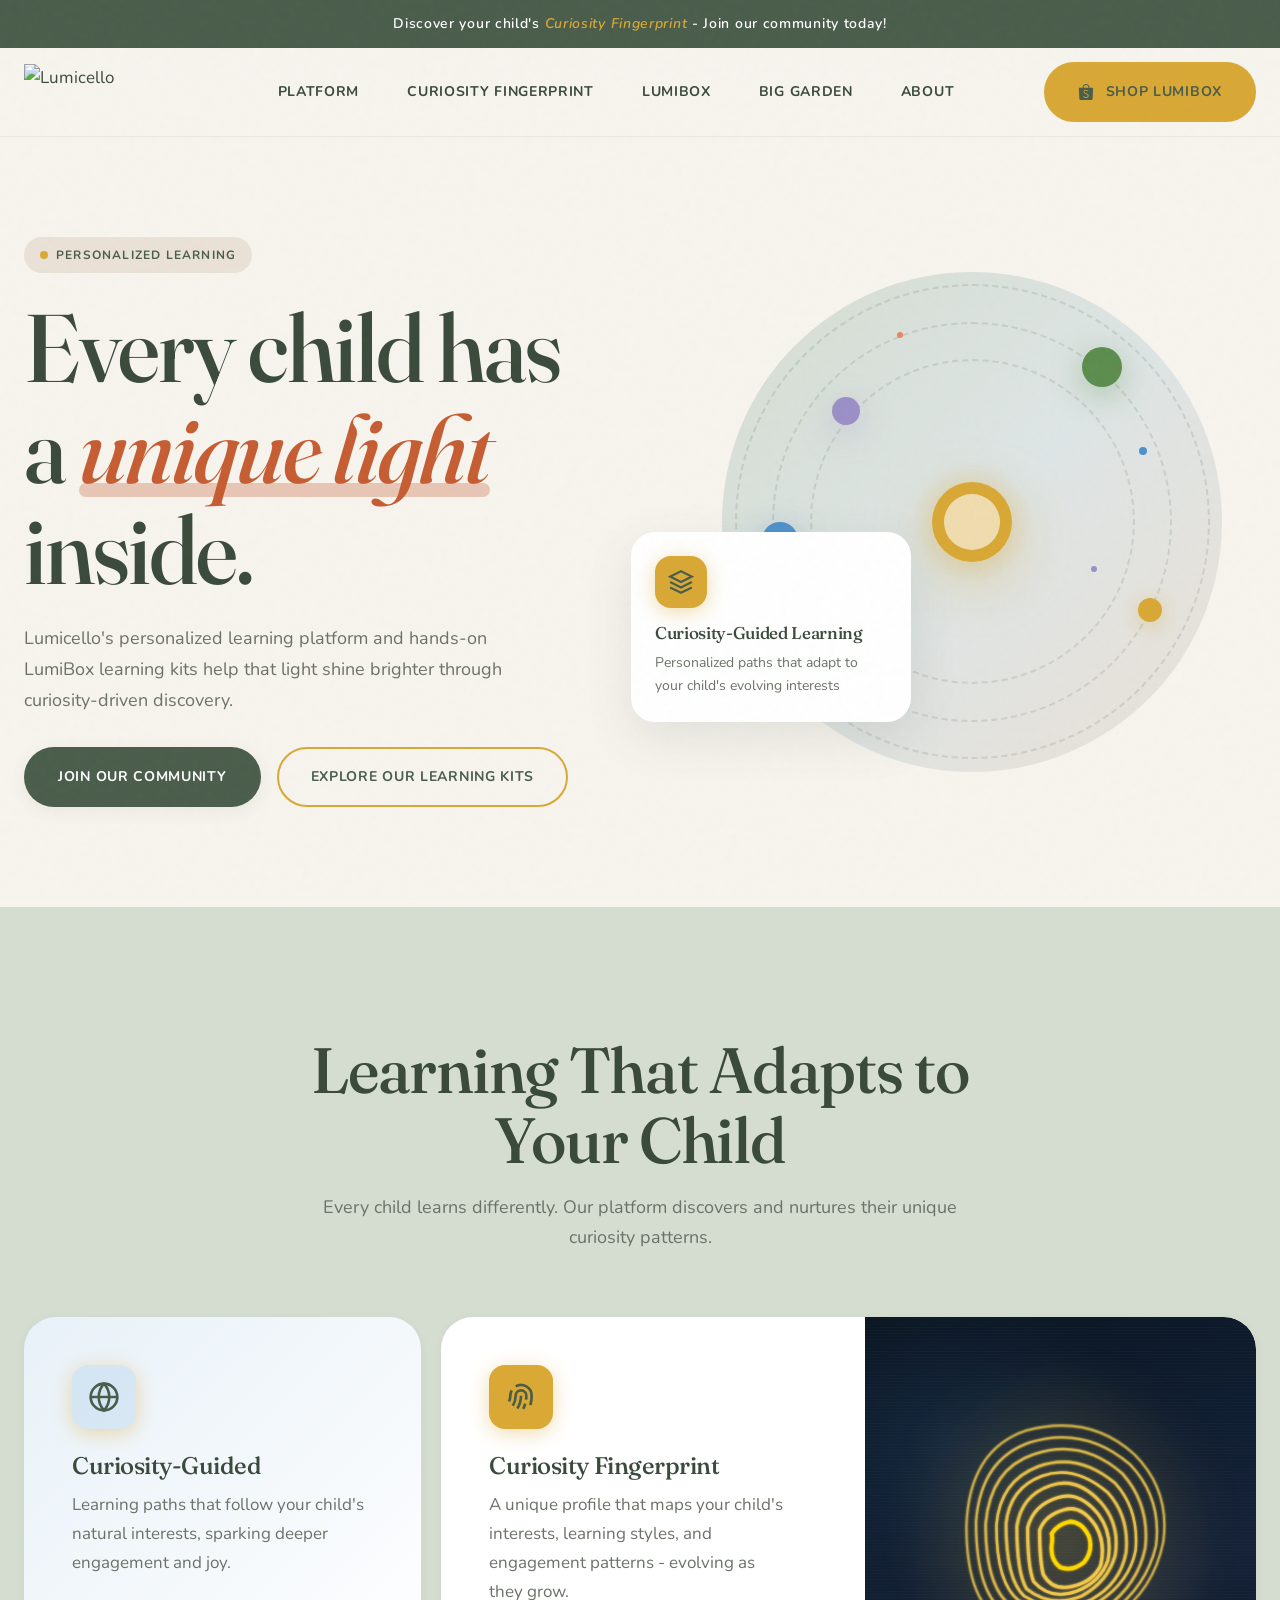
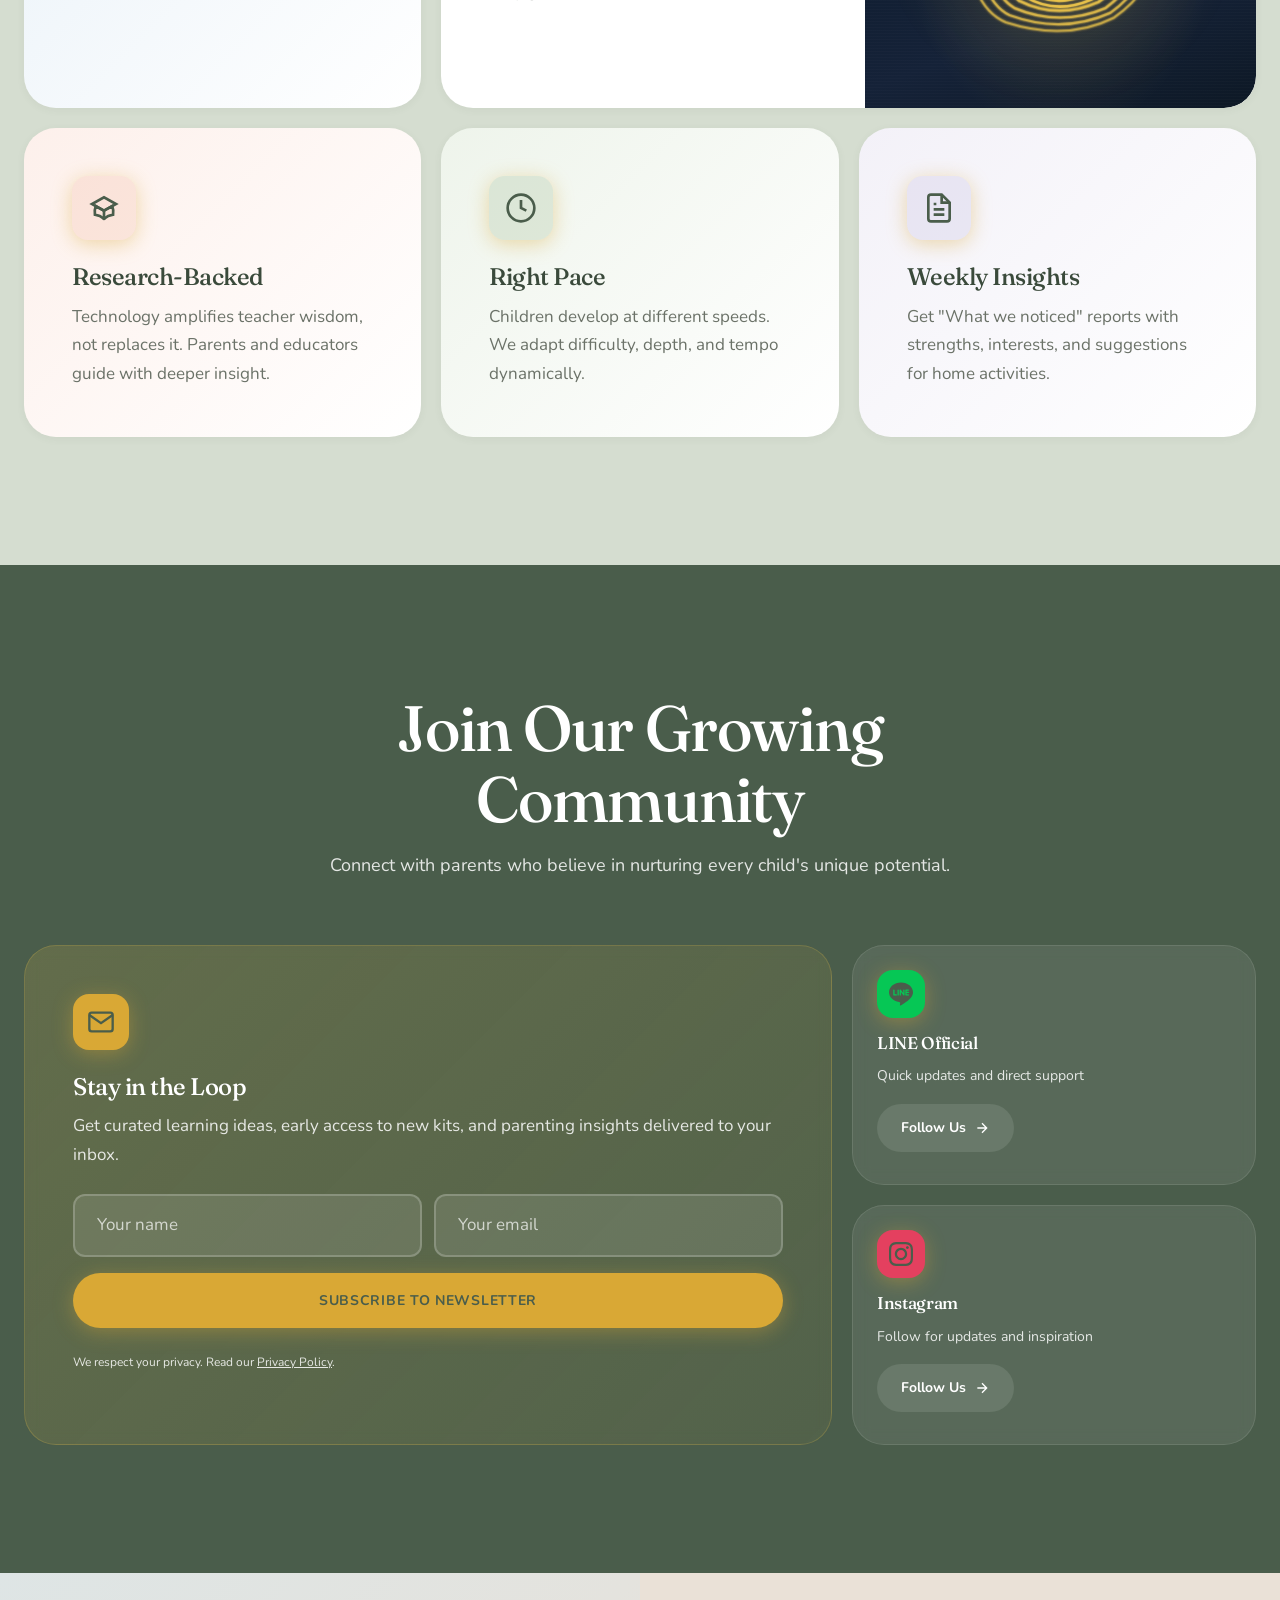
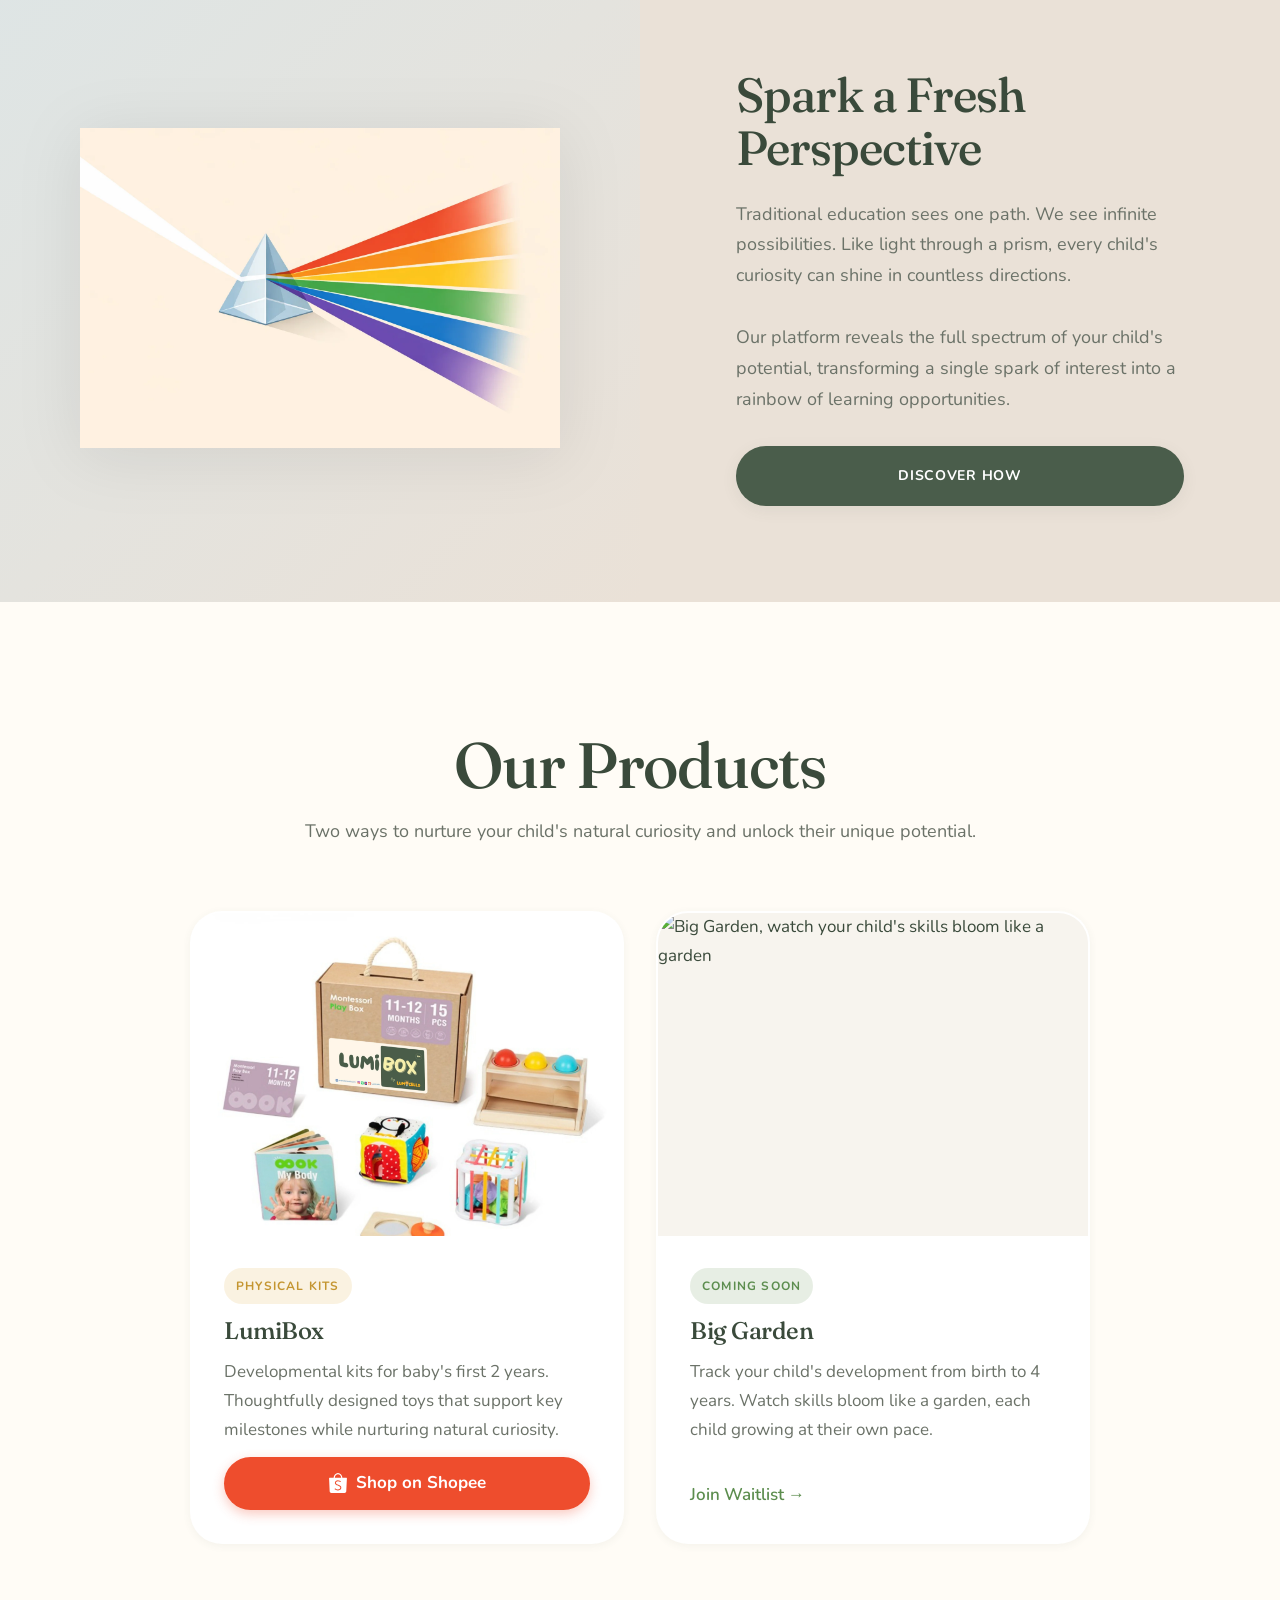
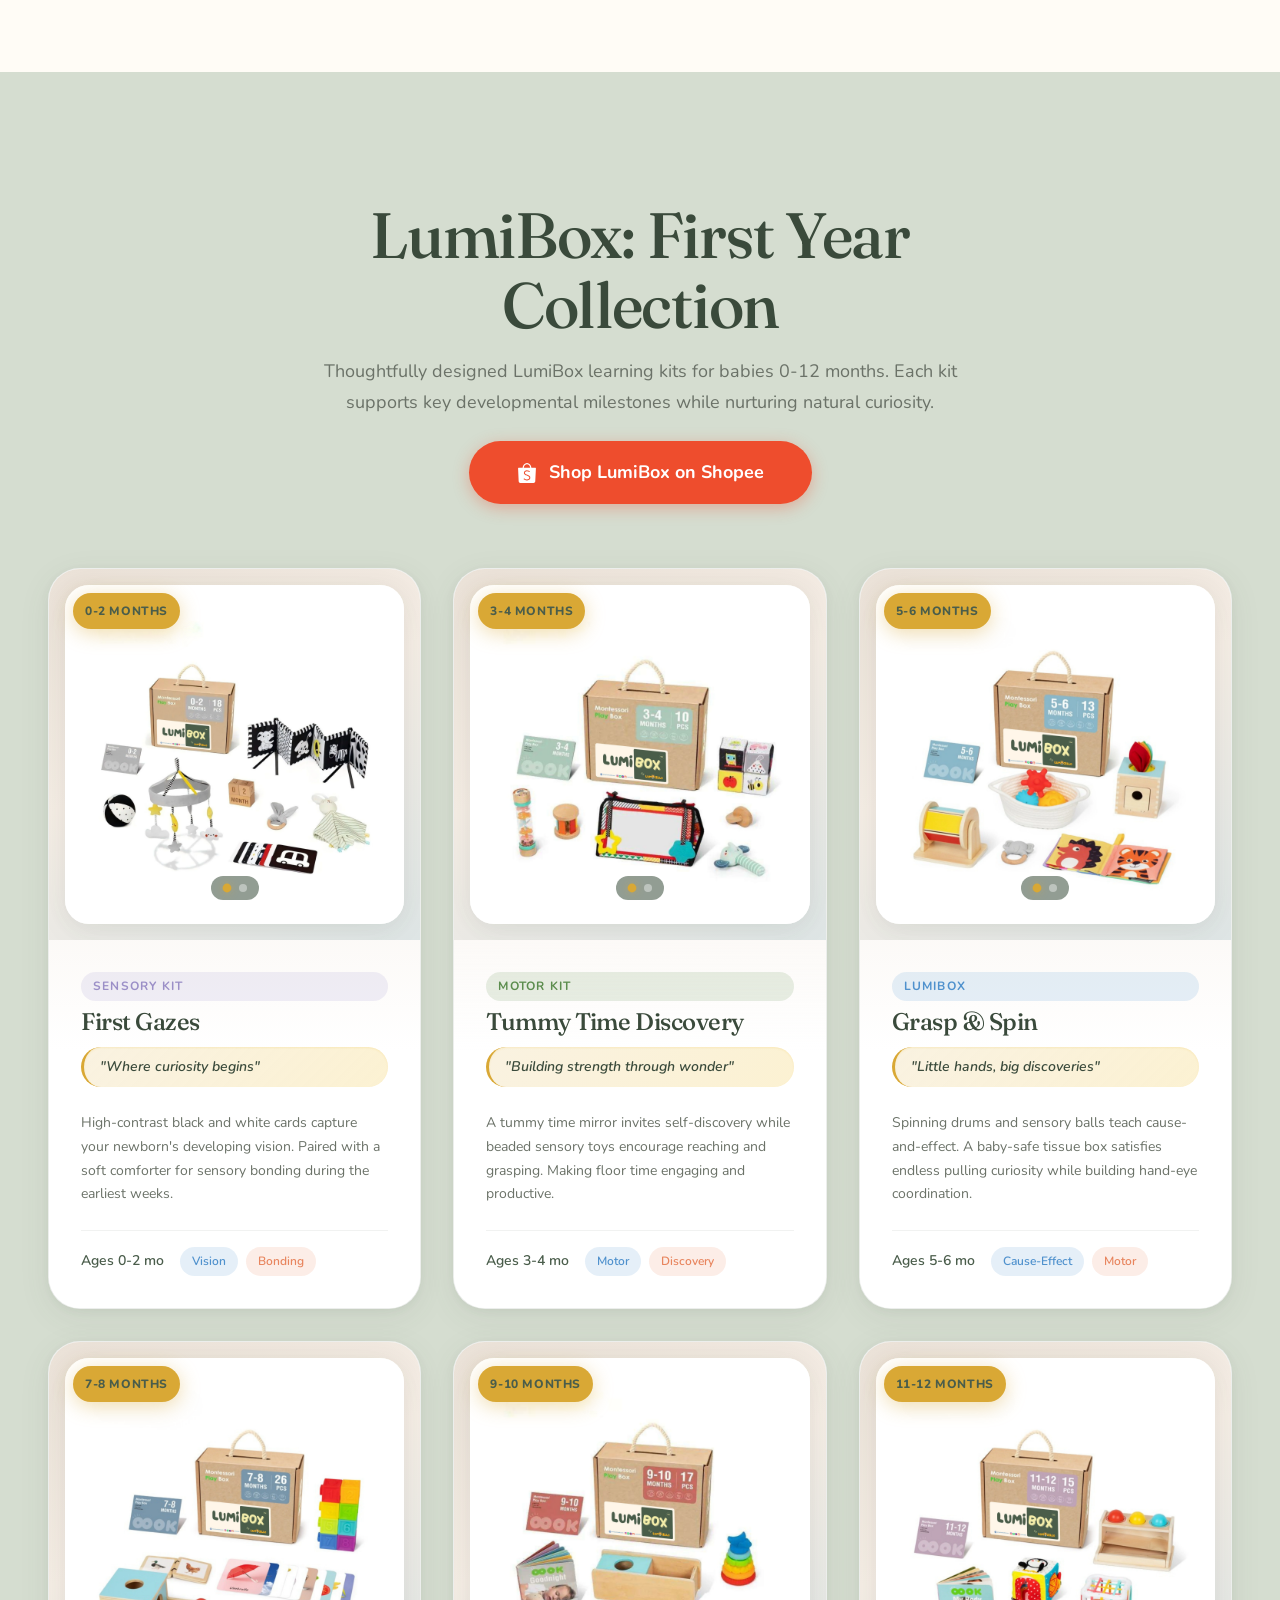
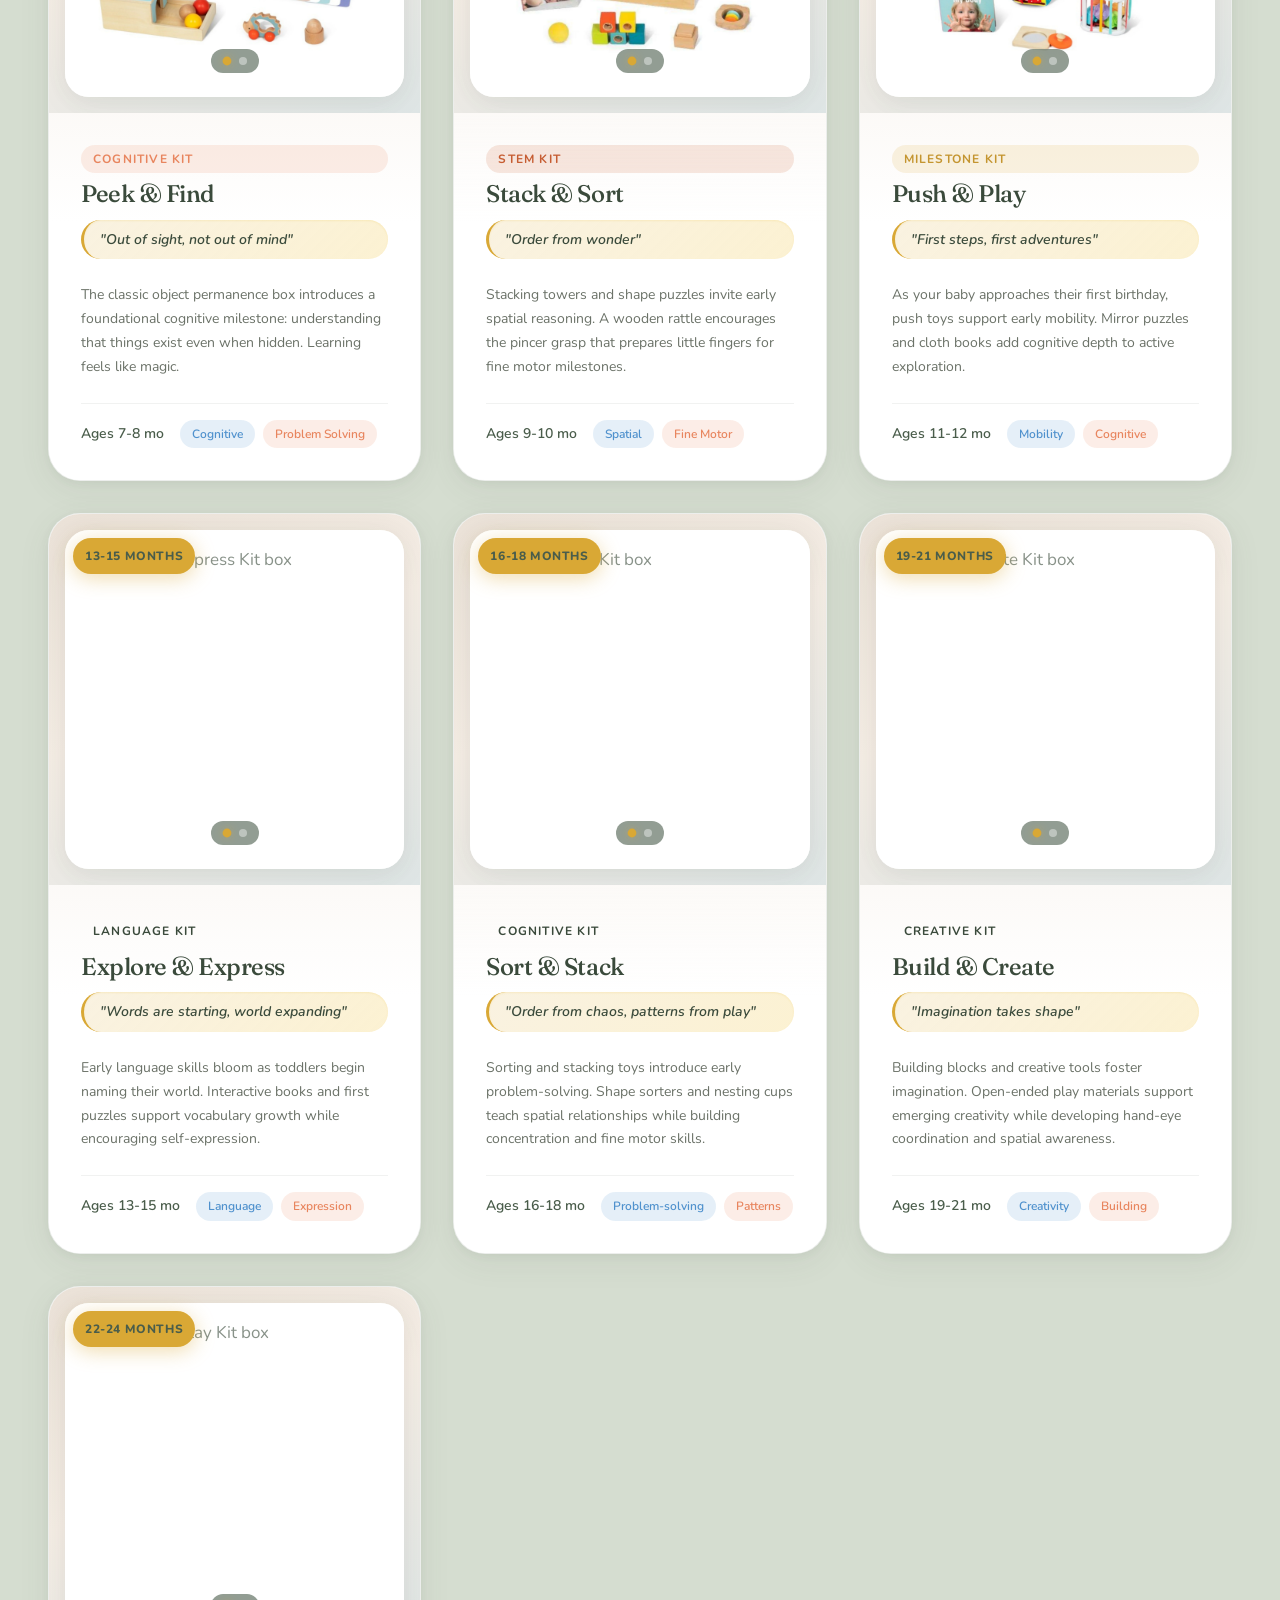
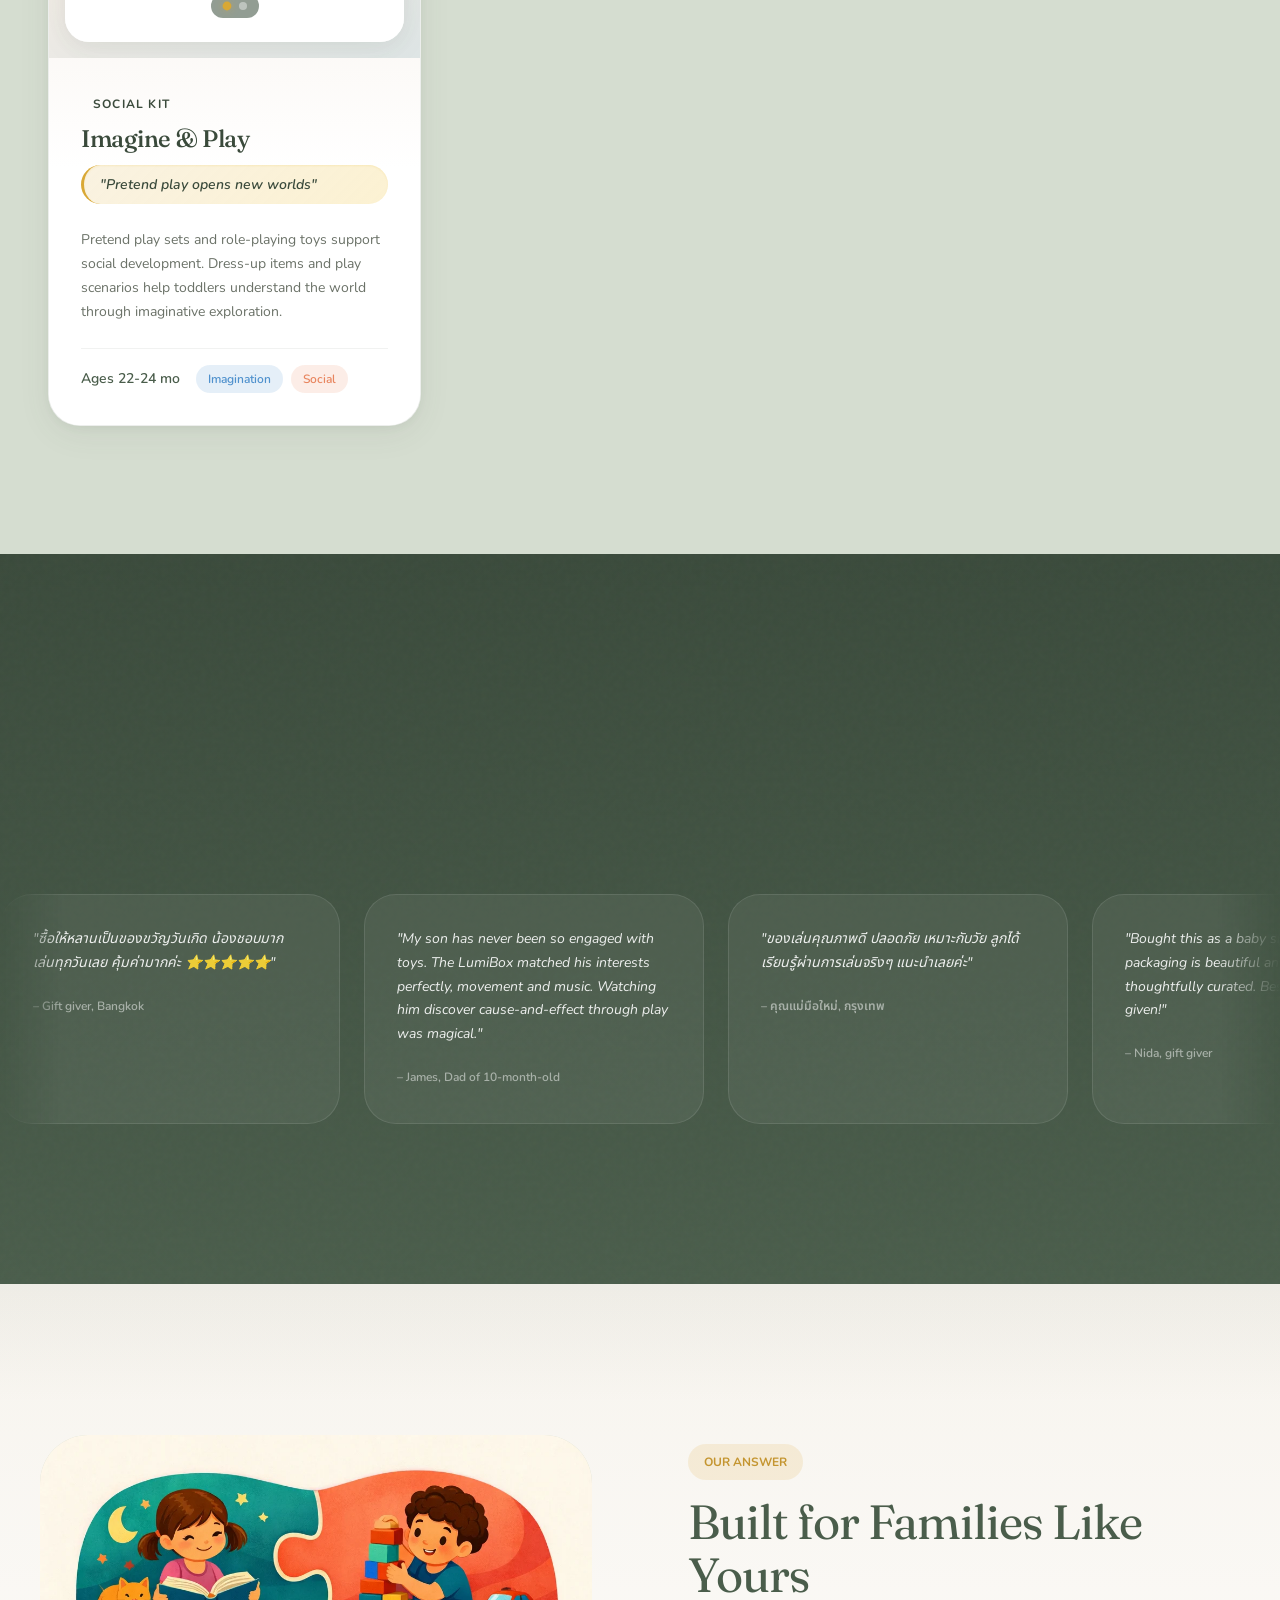
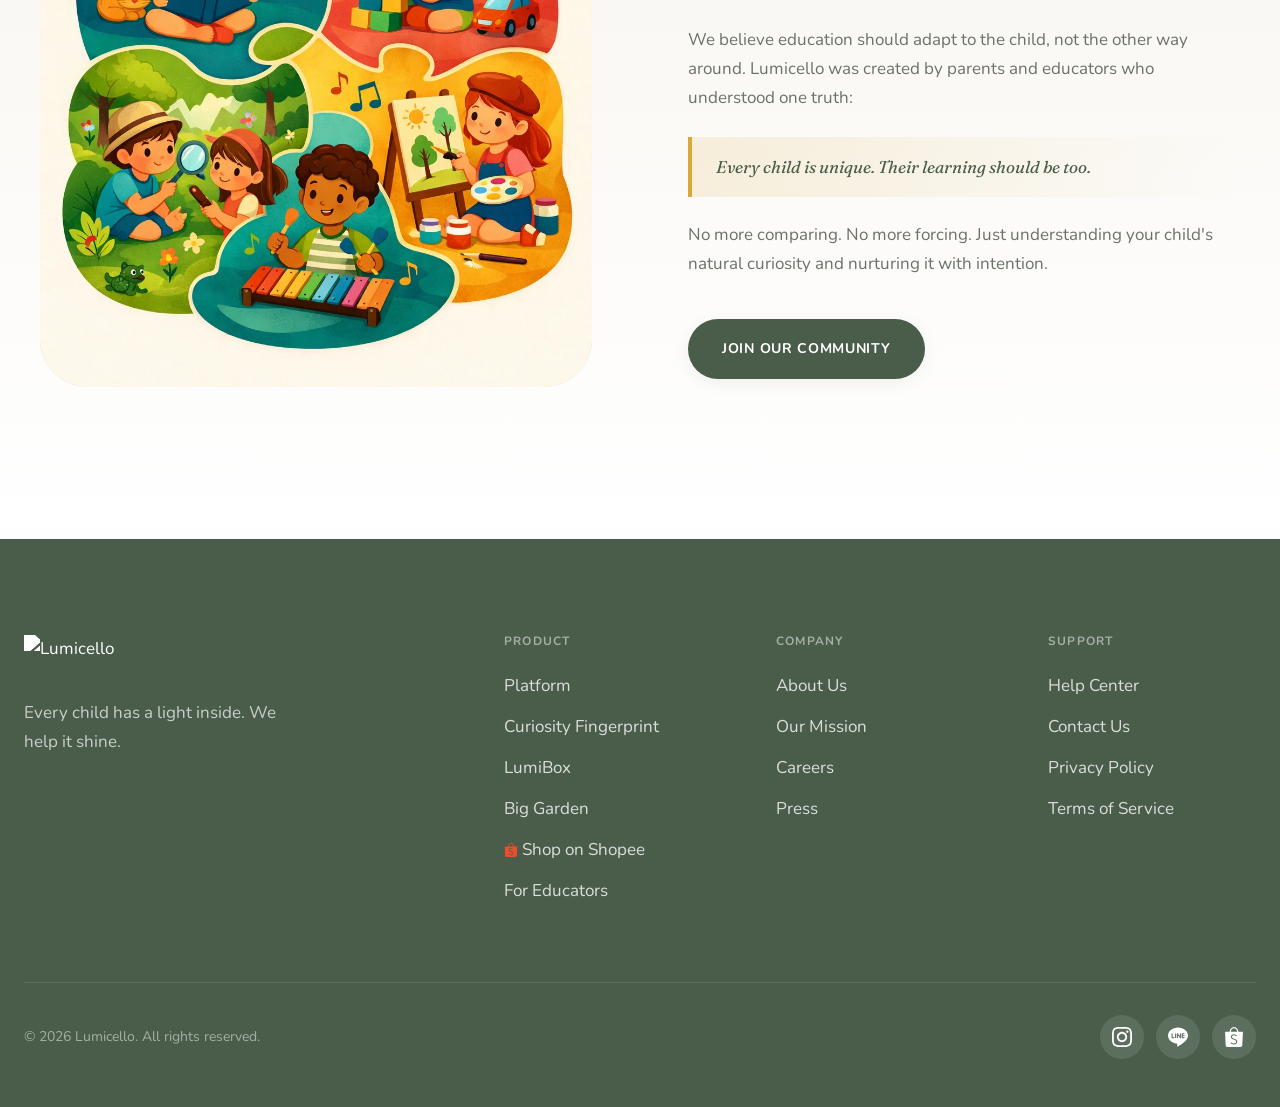
==== commit c8d3661e: "Website updates: Big Garden waitlist, Shopee integration, illustrations, UX fixes - Add Big Garden p" ====
--- a/index.html
+++ b/index.html
@@ -634,7 +634,7 @@
             <!-- Style: Vibrant, clear colors with good contrast against white/cream background -->
             <!-- Dimensions: 800x600px, optimized WebP format -->
             <img
-                src="assets/images/spark-prism-illustration.webp.svg"
+                src="assets/images/spark-prism-illustration.webp"
                 alt="Light spectrum illustration showing how a single beam of curiosity transforms into multiple learning paths through Lumicello's platform"
                 class="section-illustration"
                 width="800"
@@ -662,26 +662,29 @@
                 <!-- LumiBox Card -->
                 <article class="product-card product-card--lumibox">
                     <div class="product-card__image">
-                        <img src="assets/images/lumibox/box_0-2.webp" alt="LumiBox developmental learning kit" width="600" height="600" loading="lazy">
+                        <img src="assets/images/lumibox/box_11-12.webp" alt="LumiBox developmental learning kit" width="600" height="600" loading="lazy">
                     </div>
                     <div class="product-card__content">
                         <span class="product-card__badge">Physical Kits</span>
                         <h3 class="product-card__title">LumiBox</h3>
                         <p class="product-card__tagline">Developmental kits for baby's first 2 years. Thoughtfully designed toys that support key milestones while nurturing natural curiosity.</p>
-                        <a href="#kits" class="product-card__cta">Explore Kits &rarr;</a>
+                        <a href="https://shopee.co.th/lumicello" target="_blank" rel="noopener" class="product-card__cta product-card__cta--shopee">
+                            <svg viewBox="0 0 24 24" width="18" height="18" class="shopee-icon" fill="white"><path d="M15.9414 17.9633c.229-1.879-.981-3.077-4.1758-4.0969-1.548-.528-2.277-1.22-2.26-2.1719.065-1.056 1.048-1.825 2.352-1.85a5.2898 5.2898 0 0 1 2.8838.89c.116.072.197.06.263-.039.09-.145.315-.494.39-.62.051-.081.061-.187-.068-.281-.185-.1369-.704-.4149-.983-.5319a6.4697 6.4697 0 0 0-2.5118-.514c-1.909.008-3.4129 1.215-3.5389 2.826-.082 1.1629.494 2.1078 1.73 2.8278.262.152 1.6799.716 2.2438.892 1.774.552 2.695 1.5419 2.478 2.6969-.197 1.047-1.299 1.7239-2.818 1.7439-1.2039-.046-2.2878-.537-3.1278-1.19l-.141-.11c-.104-.08-.218-.075-.287.03-.05.077-.376.547-.458.67-.077.108-.035.168.045.234.35.293.817.613 1.134.775a6.7097 6.7097 0 0 0 2.8289.727 4.9048 4.9048 0 0 0 2.0759-.354c1.095-.465 1.8029-1.394 1.9449-2.554zM11.9986 1.4009c-2.068 0-3.7539 1.95-3.8329 4.3899h7.6657c-.08-2.44-1.765-4.3899-3.8328-4.3899zm7.8516 22.5981-.08.001-15.7843-.002c-1.074-.04-1.863-.91-1.971-1.991l-.01-.195L1.298 6.2858a.459.459 0 0 1 .45-.494h4.9748C6.8448 2.568 9.1607 0 11.9996 0c2.8388 0 5.1537 2.5689 5.2757 5.7898h4.9678a.459.459 0 0 1 .458.483l-.773 15.5883-.007.131c-.094 1.094-.979 1.9769-2.0709 2.0059z"/></svg>
+                            Shop on Shopee
+                        </a>
                     </div>
                 </article>
 
                 <!-- Big Garden Card -->
                 <article class="product-card product-card--big-garden">
                     <div class="product-card__image">
-                        <img src="assets/images/lumibox/box_3-4.webp" alt="Big Garden digital learning experience" width="600" height="600" loading="lazy">
+                        <img src="assets/images/big-garden/hero-garden.webp" alt="Big Garden, watch your child's skills bloom like a garden" width="600" height="600" loading="lazy">
                     </div>
                     <div class="product-card__content">
                         <span class="product-card__badge">Coming Soon</span>
                         <h3 class="product-card__title">Big Garden</h3>
-                        <p class="product-card__tagline">A digital garden where curiosity grows. Interactive learning adventures that adapt to your child's unique interests.</p>
-                        <a href="#community" class="product-card__cta">Join Waitlist &rarr;</a>
+                        <p class="product-card__tagline">Track your child's development from birth to 4 years. Watch skills bloom like a garden, each child growing at their own pace.</p>
+                        <a href="big-garden.html#waitlist" class="product-card__cta">Join Waitlist &rarr;</a>
                     </div>
                 </article>
             </div>
@@ -694,6 +697,10 @@
             <div class="section-header reveal">
                 <h2>LumiBox: First Year Collection</h2>
                 <p>Thoughtfully designed LumiBox learning kits for babies 0-12 months. Each kit supports key developmental milestones while nurturing natural curiosity.</p>
+                <a href="https://shopee.co.th/lumicello" target="_blank" rel="noopener" class="shopee-kits-cta">
+                    <svg viewBox="0 0 24 24" width="20" height="20" fill="white"><path d="M15.9414 17.9633c.229-1.879-.981-3.077-4.1758-4.0969-1.548-.528-2.277-1.22-2.26-2.1719.065-1.056 1.048-1.825 2.352-1.85a5.29 5.29 0 0 1 2.8838.89c.116.072.197.06.263-.039.09-.145.315-.494.39-.62.051-.081.061-.187-.068-.281-.185-.137-.704-.415-.983-.532a6.47 6.47 0 0 0-2.5118-.514c-1.909.008-3.413 1.215-3.539 2.826-.082 1.163.494 2.108 1.73 2.828.262.152 1.68.716 2.244.892 1.774.552 2.695 1.542 2.478 2.697-.197 1.047-1.299 1.724-2.818 1.744-1.204-.046-2.288-.537-3.128-1.19l-.141-.11c-.104-.08-.218-.075-.287.03-.05.077-.376.547-.458.67-.077.108-.035.168.045.234.35.293.817.613 1.134.775a6.71 6.71 0 0 0 2.829.727 4.9 4.9 0 0 0 2.076-.354c1.095-.465 1.803-1.394 1.945-2.554zM11.999 1.401c-2.068 0-3.754 1.95-3.833 4.39h7.666c-.08-2.44-1.765-4.39-3.833-4.39zm7.852 22.598-.08.001-15.784-.002c-1.074-.04-1.863-.91-1.971-1.991l-.01-.195L1.298 6.286a.459.459 0 0 1 .45-.494h4.975C6.845 2.568 9.161 0 12 0c2.839 0 5.154 2.569 5.276 5.79h4.968a.459.459 0 0 1 .458.483l-.773 15.588-.007.131c-.094 1.094-.979 1.977-2.071 2.006z"/></svg>
+                    Shop LumiBox on Shopee
+                </a>
             </div>
 
             <div class="kits-journey-wrapper">
@@ -1042,105 +1049,83 @@
         </div>
     </section>
 
-    <!-- Problem Statement Section - Real Parent Voices -->
+    <!-- Customer Reviews Marquee -->
     <section class="problem-section">
         <div class="problem-header reveal">
-            <span class="problem-label">The Reality</span>
-            <h2>Parents are feeling it too.</h2>
-            <p>These aren't just complaints. They're cries for a better way.</p>
+            <span class="problem-label">What Parents Say</span>
+            <h2>Loved by families in Bangkok and beyond</h2>
         </div>
 
-        <!-- Scrolling Voices Marquee -->
+        <!-- Scrolling Reviews Marquee -->
         <div class="voices-container">
             <div class="voices-track">
-                <!-- First set of quotes -->
-                <div class="voice-card">
-                    <p class="voice-quote">"I keep comparing my toddler to others. She's not walking yet and everyone else's kid is running. I know I shouldn't, but the pressure is real."</p>
-                    <span class="voice-source">— Mom of 14-month-old</span>
-                </div>
-                <div class="voice-card">
-                    <p class="voice-quote">"The school says my son needs to 'catch up' but catch up to what? He's curious about everything — just not what they're teaching."</p>
-                    <span class="voice-source">— Dad, frustrated</span>
-                </div>
-                <div class="voice-card">
-                    <p class="voice-quote">"Why does every parenting book make me feel like I'm doing it wrong? My kid is happy. Isn't that enough?"</p>
-                    <span class="voice-source">— First-time parent</span>
-                </div>
-                <div class="voice-card">
-                    <p class="voice-quote">"Everybody is a genius. But if you judge a fish by its ability to climb a tree, it will live its whole life believing it's stupid."</p>
-                    <span class="voice-source">— Albert Einstein</span>
-                </div>
-                <div class="voice-card">
-                    <p class="voice-quote">"One-size-fits-all education is a recipe for frustration. Thirty students, one curriculum, one pace. The bright ones are bored, the struggling ones are lost."</p>
-                    <span class="voice-source">— Teacher, 15 years</span>
-                </div>
-                <div class="voice-card">
-                    <p class="voice-quote">"My daughter learns by doing, not sitting. But school wants her to sit still for 6 hours. We're setting her up to fail."</p>
-                    <span class="voice-source">— Working mom</span>
-                </div>
-                <div class="voice-card">
-                    <p class="voice-quote">"I didn't realize parenting would feel this isolating. Everyone posts their highlights. Nobody shows the 3am doubts."</p>
-                    <span class="voice-source">— New parent, exhausted</span>
-                </div>
-                <div class="voice-card">
-                    <p class="voice-quote">"It's a miracle that curiosity survives formal education."</p>
-                    <span class="voice-source">— Albert Einstein</span>
-                </div>
-                <div class="voice-card">
-                    <p class="voice-quote">"We're told to follow the milestones chart but every child has their own timeline. Mine is perfect — just different."</p>
-                    <span class="voice-source">— Proud parent</span>
-                </div>
-                <div class="voice-card">
-                    <p class="voice-quote">"Mom guilt is constant. Am I doing enough? Too much? The 'right' things? There's no manual for YOUR child."</p>
-                    <span class="voice-source">— Mother of two</span>
+                <!-- Reviews -->
+                <div class="voice-card voice-card--positive">
+                    <p class="voice-quote">"ซื้อให้หลานเป็นของขวัญวันเกิด น้องชอบมาก เล่นทุกวันเลย คุ้มค่ามากค่ะ ⭐⭐⭐⭐⭐"</p>
+                    <span class="voice-source">– Gift giver, Bangkok</span>
+                </div>
+                <div class="voice-card voice-card--positive">
+                    <p class="voice-quote">"My son has never been so engaged with toys. The LumiBox matched his interests perfectly, movement and music. Watching him discover cause-and-effect through play was magical."</p>
+                    <span class="voice-source">– James, Dad of 10-month-old</span>
+                </div>
+                <div class="voice-card voice-card--positive">
+                    <p class="voice-quote">"ของเล่นคุณภาพดี ปลอดภัย เหมาะกับวัย ลูกได้เรียนรู้ผ่านการเล่นจริงๆ แนะนำเลยค่ะ"</p>
+                    <span class="voice-source">– คุณแม่มือใหม่, กรุงเทพ</span>
+                </div>
+                <div class="voice-card voice-card--positive">
+                    <p class="voice-quote">"Bought this as a baby shower gift. The packaging is beautiful and the toys are so thoughtfully curated. Best gift I've ever given!"</p>
+                    <span class="voice-source">– Nida, gift giver</span>
+                </div>
+                <div class="voice-card voice-card--positive">
+                    <p class="voice-quote">"ลูกเพิ่งจะ 8 เดือน ชอบ LumiBox มาก หยิบจับเล่นเองได้ ของเล่นแต่ละชิ้นออกแบบมาดี เสริมพัฒนาการตามวัยจริงๆ"</p>
+                    <span class="voice-source">– คุณพ่อ, ภูเก็ต</span>
+                </div>
+                <div class="voice-card voice-card--positive">
+                    <p class="voice-quote">"For the first time, I stopped comparing my child to others. Lumicello helped me see that her pace is perfect for her. It's given me confidence as a parent."</p>
+                    <span class="voice-source">– Mei, mother of two</span>
+                </div>
+                <div class="voice-card voice-card--positive">
+                    <p class="voice-quote">"ซื้อเป็นของขวัญให้เพื่อนที่เพิ่งมีลูก เขาชอบมากค่ะ บอกว่าเป็นของขวัญที่ดีที่สุดที่เคยได้รับ 🎁"</p>
+                    <span class="voice-source">– Gift giver, ทองหล่อ</span>
+                </div>
+                <div class="voice-card voice-card--positive">
+                    <p class="voice-quote">"The quality is incredible. Wood, fabric, everything feels premium and safe. My baby puts everything in her mouth and I never worry with LumiBox toys."</p>
+                    <span class="voice-source">– Anna, expat mom in Bangkok</span>
                 </div>
                 <!-- Duplicate set for seamless loop -->
-                <div class="voice-card">
-                    <p class="voice-quote">"I keep comparing my toddler to others. She's not walking yet and everyone else's kid is running. I know I shouldn't, but the pressure is real."</p>
-                    <span class="voice-source">— Mom of 14-month-old</span>
-                </div>
-                <div class="voice-card">
-                    <p class="voice-quote">"The school says my son needs to 'catch up' but catch up to what? He's curious about everything — just not what they're teaching."</p>
-                    <span class="voice-source">— Dad, frustrated</span>
-                </div>
-                <div class="voice-card">
-                    <p class="voice-quote">"Why does every parenting book make me feel like I'm doing it wrong? My kid is happy. Isn't that enough?"</p>
-                    <span class="voice-source">— First-time parent</span>
-                </div>
-                <div class="voice-card">
-                    <p class="voice-quote">"Everybody is a genius. But if you judge a fish by its ability to climb a tree, it will live its whole life believing it's stupid."</p>
-                    <span class="voice-source">— Albert Einstein</span>
-                </div>
-                <div class="voice-card">
-                    <p class="voice-quote">"One-size-fits-all education is a recipe for frustration. Thirty students, one curriculum, one pace. The bright ones are bored, the struggling ones are lost."</p>
-                    <span class="voice-source">— Teacher, 15 years</span>
-                </div>
-                <div class="voice-card">
-                    <p class="voice-quote">"My daughter learns by doing, not sitting. But school wants her to sit still for 6 hours. We're setting her up to fail."</p>
-                    <span class="voice-source">— Working mom</span>
-                </div>
-                <div class="voice-card">
-                    <p class="voice-quote">"I didn't realize parenting would feel this isolating. Everyone posts their highlights. Nobody shows the 3am doubts."</p>
-                    <span class="voice-source">— New parent, exhausted</span>
-                </div>
-                <div class="voice-card">
-                    <p class="voice-quote">"It's a miracle that curiosity survives formal education."</p>
-                    <span class="voice-source">— Albert Einstein</span>
-                </div>
-                <div class="voice-card">
-                    <p class="voice-quote">"We're told to follow the milestones chart but every child has their own timeline. Mine is perfect — just different."</p>
-                    <span class="voice-source">— Proud parent</span>
-                </div>
-                <div class="voice-card">
-                    <p class="voice-quote">"Mom guilt is constant. Am I doing enough? Too much? The 'right' things? There's no manual for YOUR child."</p>
-                    <span class="voice-source">— Mother of two</span>
-                </div>
-            </div>
-        </div>
-
-        <!-- Transition statement -->
-        <div class="problem-transition reveal">
-            <p class="transition-text">What if there was another way?</p>
+                <div class="voice-card voice-card--positive">
+                    <p class="voice-quote">"ซื้อให้หลานเป็นของขวัญวันเกิด น้องชอบมาก เล่นทุกวันเลย คุ้มค่ามากค่ะ ⭐⭐⭐⭐⭐"</p>
+                    <span class="voice-source">– Gift giver, Bangkok</span>
+                </div>
+                <div class="voice-card voice-card--positive">
+                    <p class="voice-quote">"My son has never been so engaged with toys. The LumiBox matched his interests perfectly, movement and music. Watching him discover cause-and-effect through play was magical."</p>
+                    <span class="voice-source">– James, Dad of 10-month-old</span>
+                </div>
+                <div class="voice-card voice-card--positive">
+                    <p class="voice-quote">"ของเล่นคุณภาพดี ปลอดภัย เหมาะกับวัย ลูกได้เรียนรู้ผ่านการเล่นจริงๆ แนะนำเลยค่ะ"</p>
+                    <span class="voice-source">– คุณแม่มือใหม่, กรุงเทพ</span>
+                </div>
+                <div class="voice-card voice-card--positive">
+                    <p class="voice-quote">"Bought this as a baby shower gift. The packaging is beautiful and the toys are so thoughtfully curated. Best gift I've ever given!"</p>
+                    <span class="voice-source">– Nida, gift giver</span>
+                </div>
+                <div class="voice-card voice-card--positive">
+                    <p class="voice-quote">"ลูกเพิ่งจะ 8 เดือน ชอบ LumiBox มาก หยิบจับเล่นเองได้ ของเล่นแต่ละชิ้นออกแบบมาดี เสริมพัฒนาการตามวัยจริงๆ"</p>
+                    <span class="voice-source">– คุณพ่อ, ภูเก็ต</span>
+                </div>
+                <div class="voice-card voice-card--positive">
+                    <p class="voice-quote">"For the first time, I stopped comparing my child to others. Lumicello helped me see that her pace is perfect for her. It's given me confidence as a parent."</p>
+                    <span class="voice-source">– Mei, mother of two</span>
+                </div>
+                <div class="voice-card voice-card--positive">
+                    <p class="voice-quote">"ซื้อเป็นของขวัญให้เพื่อนที่เพิ่งมีลูก เขาชอบมากค่ะ บอกว่าเป็นของขวัญที่ดีที่สุดที่เคยได้รับ 🎁"</p>
+                    <span class="voice-source">– Gift giver, ทองหล่อ</span>
+                </div>
+                <div class="voice-card voice-card--positive">
+                    <p class="voice-quote">"The quality is incredible. Wood, fabric, everything feels premium and safe. My baby puts everything in her mouth and I never worry with LumiBox toys."</p>
+                    <span class="voice-source">– Anna, expat mom in Bangkok</span>
+                </div>
+            </div>
         </div>
     </section>
 
@@ -1154,7 +1139,7 @@
                 <!-- Avoid: Light pastels that blend with background; use clear, saturated tones -->
                 <!-- Dimensions: 800x800px, optimized WebP format -->
                 <img
-                    src="assets/images/family-learning-network.webp.svg"
+                    src="assets/images/family-learning-network.webp"
                     alt="Illustration of diverse families with children learning together, connected by Lumicello's personalized learning approach"
                     class="section-illustration"
                     width="800"
@@ -1173,78 +1158,11 @@
         </div>
     </section>
 
-    <!-- Testimonials Section -->
-    <section class="testimonials-section">
-        <div class="testimonials-header reveal">
-            <span class="testimonials-label">Parent Voices</span>
-            <h2>Discovering the Difference</h2>
-            <p>Real families sharing how Lumicello helped them understand and nurture their child's unique learning journey.</p>
-        </div>
-
-        <div class="testimonials-grid">
-            <!-- Testimonial 1: Curiosity Fingerprint / Skill Map -->
-            <div class="testimonial-card reveal">
-                <div class="testimonial-quote">
-                    <p>"The Curiosity Fingerprint showed me things I never noticed — my daughter lights up when she builds, creates patterns, explores textures. I thought she was 'just playing.' Now I see her learning path unfolding. It's like having a window into how her mind works."</p>
-                </div>
-                <div class="testimonial-author">
-                    <div class="author-info">
-                        <span class="author-name">Sarah M.</span>
-                        <span class="author-context">Mom of 18-month-old, Bangkok</span>
-                    </div>
-                </div>
-                <div class="testimonial-highlight">Curiosity Fingerprint™</div>
-            </div>
-
-            <!-- Testimonial 2: Platform Ease of Use -->
-            <div class="testimonial-card reveal">
-                <div class="testimonial-quote">
-                    <p>"I'm not tech-savvy, but Lumicello makes it so simple. The weekly insights feel like having a personal learning guide. No jargon, no pressure — just clear, kind support that helps me understand what my son needs."</p>
-                </div>
-                <div class="testimonial-author">
-                    <div class="author-info">
-                        <span class="author-name">Priya K.</span>
-                        <span class="author-context">First-time parent, Singapore</span>
-                    </div>
-                </div>
-                <div class="testimonial-highlight">Easy to Use</div>
-            </div>
-
-            <!-- Testimonial 3: LumiBox Engagement -->
-            <div class="testimonial-card reveal">
-                <div class="testimonial-quote">
-                    <p>"My son has never been so engaged with toys before. The LumiBox arrived matched to his interests — movement and music. He spent an hour exploring the shaker and rolling ball. Watching him discover cause-and-effect through play was magical."</p>
-                </div>
-                <div class="testimonial-author">
-                    <div class="author-info">
-                        <span class="author-name">James T.</span>
-                        <span class="author-context">Dad of 10-month-old, Chiang Mai</span>
-                    </div>
-                </div>
-                <div class="testimonial-highlight">LumiBox™ Personalization</div>
-            </div>
-
-            <!-- Testimonial 4: Overall Experience -->
-            <div class="testimonial-card reveal">
-                <div class="testimonial-quote">
-                    <p>"For the first time, I stopped comparing my child to others. Lumicello helped me see that her pace is perfect for her. The app, the insights, the toys — everything works together to support her natural curiosity. It's given me confidence as a parent."</p>
-                </div>
-                <div class="testimonial-author">
-                    <div class="author-info">
-                        <span class="author-name">Mei L.</span>
-                        <span class="author-context">Mother of two, Phuket</span>
-                    </div>
-                </div>
-                <div class="testimonial-highlight">Personalized Learning Journey</div>
-            </div>
-        </div>
-    </section>
-
     <!-- Footer (Shared Component) -->
     <div id="footer-placeholder"></div>
 
     <!-- Scripts -->
-    <script src="js/components.js" defer></script>
+    <script src="js/components.js?v=20260217d" defer></script>
     <script src="js/main.js" defer></script>
 </body>
 </html>
--- a/css/variables.css
+++ b/css/variables.css
@@ -0,0 +1,242 @@
+/* ============================================
+   LUMICELLO - Design System Variables
+   "Calm Nature" / "MUJI-Inspired" Design
+   ============================================ */
+
+:root {
+    /* ========================================
+       PRIMARY PALETTE - Brand Anchors
+       MUJI-inspired: calm, natural, earthy
+       ======================================== */
+    --color-primary: #4a5d4b; /* Forest Olive - calm, natural trust */
+    --color-primary-light: #5d7160; /* Lighter olive for hover states */
+    --color-primary-dark: #3a4a3b; /* Darker olive for depth */
+
+    --color-accent: #d9a835; /* Soft Mustard - warm & natural */
+    --color-accent-glow: rgba(217, 168, 53, 0.4); /* Atmospheric glow */
+    --color-accent-soft: rgba(217, 168, 53, 0.15); /* Subtle backgrounds */
+    --color-accent-dark: #c49530; /* Darker mustard for pressed states */
+
+    --color-brick: #c65d32; /* Warm Terracotta - playful warmth */
+    --color-brick-dark: #a84e2a; /* Darker terracotta for pressed states */
+    --color-brick-soft: rgba(198, 93, 50, 0.15); /* Subtle brick backgrounds */
+
+    --color-bg-main: #f7f4ee; /* Warm Cream - soft, paper-like */
+    --color-bg-warm: #fffcf6; /* Slightly warmer for contrast */
+
+    /* ========================================
+       EXPLORATION COLORS - Vibrant & Playful
+       Child-friendly vibrancy with MUJI warmth
+       ======================================== */
+    --color-sky: #4f91cd; /* Sky Blue - curiosity, wonder */
+    --color-sky-soft: rgba(79, 145, 205, 0.15); /* Soft sky backgrounds */
+    --color-sky-glow: rgba(79, 145, 205, 0.4); /* Sky glow effect */
+
+    --color-lawn: #5c8d4e; /* Lawn Green - growth, nature */
+    --color-lawn-soft: rgba(92, 141, 78, 0.15); /* Soft lawn backgrounds */
+    --color-lawn-glow: rgba(92, 141, 78, 0.4); /* Lawn glow effect */
+
+    --color-coral: #e8855e; /* Coral - energy, playfulness */
+    --color-coral-soft: rgba(232, 133, 94, 0.15); /* Soft coral backgrounds */
+    --color-coral-glow: rgba(232, 133, 94, 0.4); /* Coral glow effect */
+
+    --color-lavender: #9b8fc7; /* Lavender - imagination, calm */
+    --color-lavender-soft: rgba(155, 143, 199, 0.15); /* Soft lavender backgrounds */
+    --color-lavender-glow: rgba(155, 143, 199, 0.4); /* Lavender glow effect */
+
+    /* ========================================
+       SECONDARY PALETTE - Natural Tones
+       ======================================== */
+    --color-bg-sage: #d5ddd0; /* Muted Sage - calm, nature */
+    --color-bg-sage-deep: #c4cebf; /* Deeper sage for hover */
+
+    --color-bg-clay: #eae1d7; /* Soft Clay - warm, tactile */
+    --color-bg-clay-deep: #ddd2c5; /* Deeper clay */
+
+    --color-bg-mist: #dee5e5; /* Dusty Blue - soft, tranquil */
+    --color-bg-mist-deep: #ced8d8; /* Deeper mist */
+
+    /* New vibrant section backgrounds */
+    --color-bg-sky: #e8f1f8; /* Soft sky section */
+    --color-bg-coral: #fdf0eb; /* Soft coral section */
+    --color-bg-lawn: #eef4eb; /* Soft green section */
+    --color-bg-lavender: #f3f1f8; /* Soft lavender section */
+
+    /* ========================================
+       FUNCTIONAL COLORS
+       ======================================== */
+    --color-text-primary: #3a4a3b;
+    --color-text-secondary: #6b7268;
+    --color-text-tertiary: #9a9e97;
+    --color-text-inverse: #ffffff;
+
+    --color-border-subtle: rgba(74, 93, 75, 0.08);
+    --color-border-medium: rgba(74, 93, 75, 0.15);
+
+    /* Social brand colors */
+    --color-line: #06c755;
+    --color-instagram: #E4405F;
+    --color-email: #ea4335;
+
+    /* ========================================
+       TYPOGRAPHY - "Warm Intelligence"
+       ======================================== */
+    --font-heading: "Fraunces", Georgia, serif;
+    --font-body: "Nunito", "Noto Sans Thai", -apple-system, sans-serif;
+
+    /* Type Scale - More dramatic hierarchy */
+    --text-hero: clamp(3.5rem, 8vw, 6rem);
+    --text-display: clamp(2.5rem, 5vw, 4rem);
+    --text-h1: clamp(2rem, 4vw, 3rem);
+    --text-h2: clamp(1.75rem, 3.5vw, 2.5rem);
+    --text-h3: clamp(1.25rem, 2vw, 1.5rem);
+    --text-body: 1.0625rem; /* 17px */
+    --text-body-lg: 1.125rem; /* 18px */
+    --text-small: 0.875rem; /* 14px */
+    --text-xs: 0.75rem; /* 12px */
+
+    /* Line heights */
+    --leading-tight: 1.1;
+    --leading-snug: 1.25;
+    --leading-normal: 1.5;
+    --leading-relaxed: 1.7;
+
+    /* Letter spacing */
+    --tracking-tight: -0.02em;
+    --tracking-normal: 0;
+    --tracking-wide: 0.05em;
+    --tracking-wider: 0.1em;
+
+    /* ========================================
+       SPACING - Generous & Breathing
+       ======================================== */
+    --space-xs: 0.5rem; /* 8px */
+    --space-sm: 0.75rem; /* 12px */
+    --space-md: 1rem; /* 16px */
+    --space-lg: 1.5rem; /* 24px */
+    --space-xl: 2rem; /* 32px */
+    --space-2xl: 3rem; /* 48px */
+    --space-3xl: 4rem; /* 64px */
+    --space-4xl: 6rem; /* 96px */
+    --space-5xl: 8rem; /* 128px */
+
+    --spacing-section: clamp(5rem, 10vw, 8rem);
+    --container-max: 1400px;
+    --container-narrow: 800px;
+    --grid-gap: 1.25rem;
+
+    /* ========================================
+       BORDERS & RADII - Soft & Organic
+       ======================================== */
+    --radius-xs: 8px;
+    --radius-sm: 12px;
+    --radius-md: 16px;
+    --radius-lg: 24px;
+    --radius-xl: 32px;
+    --radius-2xl: 48px;
+    --radius-pill: 100px;
+    --radius-blob: 40% 60% 70% 30% / 40% 50% 60% 50%;
+
+    /* ========================================
+       SHADOWS - Soft & Atmospheric
+       ======================================== */
+    --shadow-xs: 0 1px 2px rgba(74, 93, 75, 0.04);
+    --shadow-sm: 0 2px 8px rgba(74, 93, 75, 0.06);
+    --shadow-md: 0 4px 16px rgba(74, 93, 75, 0.08);
+    --shadow-lg: 0 8px 32px rgba(74, 93, 75, 0.1);
+    --shadow-xl: 0 16px 48px rgba(74, 93, 75, 0.12);
+    --shadow-2xl: 0 24px 64px rgba(74, 93, 75, 0.15);
+
+    /* Glow shadows for accent */
+    --shadow-glow-sm: 0 4px 20px var(--color-accent-glow);
+    --shadow-glow-md: 0 8px 40px var(--color-accent-glow);
+    --shadow-glow-lg: 0 16px 60px var(--color-accent-glow);
+
+    /* Colored card shadows */
+    --shadow-sage: 0 8px 32px rgba(230, 235, 230, 0.5);
+    --shadow-clay: 0 8px 32px rgba(240, 230, 221, 0.5);
+    --shadow-mist: 0 8px 32px rgba(227, 242, 245, 0.5);
+
+    /* ========================================
+       ANIMATION - Breathing & Organic
+       ======================================== */
+    --ease-out: cubic-bezier(0.2, 0.8, 0.2, 1);
+    --ease-in-out: cubic-bezier(0.4, 0, 0.2, 1);
+    --ease-bounce: cubic-bezier(0.34, 1.56, 0.64, 1);
+    --ease-smooth: cubic-bezier(0.25, 0.1, 0.25, 1);
+
+    --duration-fast: 150ms;
+    --duration-normal: 300ms;
+    --duration-slow: 500ms;
+    --duration-slower: 800ms;
+    --duration-slowest: 1200ms;
+
+    /* Stagger delays for orchestrated animations */
+    --stagger-1: 0ms;
+    --stagger-2: 50ms;
+    --stagger-3: 100ms;
+    --stagger-4: 150ms;
+    --stagger-5: 200ms;
+    --stagger-6: 250ms;
+    --stagger-7: 300ms;
+    --stagger-8: 350ms;
+    --stagger-9: 400ms;
+    --stagger-10: 450ms;
+
+    /* ========================================
+       EFFECTS & TEXTURES
+       ======================================== */
+    --blur-sm: 8px;
+    --blur-md: 16px;
+    --blur-lg: 32px;
+    --blur-xl: 64px;
+
+    /* Grain texture (applied via pseudo-element) */
+    --grain-opacity: 0.03;
+
+    /* Gradient meshes */
+    --gradient-warm:
+        radial-gradient(ellipse at 20% 50%, var(--color-bg-clay) 0%, transparent 50%),
+        radial-gradient(ellipse at 80% 20%, var(--color-bg-mist) 0%, transparent 40%),
+        radial-gradient(ellipse at 40% 80%, var(--color-bg-sage) 0%, transparent 50%);
+
+    --gradient-hero:
+        radial-gradient(ellipse at 30% 30%, var(--color-accent-soft) 0%, transparent 50%),
+        radial-gradient(ellipse at 70% 70%, var(--color-bg-mist) 0%, transparent 40%);
+
+    --gradient-glow: radial-gradient(circle, var(--color-accent-glow) 0%, transparent 70%);
+
+    /* ========================================
+       Z-INDEX SCALE
+       ======================================== */
+    --z-below: -1;
+    --z-base: 0;
+    --z-above: 1;
+    --z-dropdown: 100;
+    --z-sticky: 200;
+    --z-overlay: 300;
+    --z-modal: 400;
+    --z-toast: 500;
+}
+
+/* ============================================
+   DARK MODE OVERRIDES (Future-proof)
+   ============================================ */
+@media (prefers-color-scheme: dark) {
+    :root {
+        /* Keep light mode for now - brand is warm/light focused */
+    }
+}
+
+/* ============================================
+   REDUCED MOTION
+   ============================================ */
+@media (prefers-reduced-motion: reduce) {
+    :root {
+        --duration-fast: 0ms;
+        --duration-normal: 0ms;
+        --duration-slow: 0ms;
+        --duration-slower: 0ms;
+        --duration-slowest: 0ms;
+    }
+}
--- a/css/style.css
+++ b/css/style.css
@@ -0,0 +1,5633 @@
+/* ============================================
+   LUMICELLO - Main Stylesheet
+   "Soft Science" / "Organic Intelligence" Design
+   ============================================ */
+
+/* ============================================
+   PERFORMANCE: GPU ACCELERATION
+   Add will-change to continuously animated elements
+   ============================================ */
+.constellation-core,
+.constellation-core::before,
+.orbital-ring,
+.constellation-node,
+.sparkle,
+.voices-track,
+.hero-floating-card,
+.fp-glow,
+.fp-core,
+.fp-data,
+.prism-ray,
+.prism-float,
+.prism-sparkle {
+    will-change: transform, opacity;
+}
+
+/* Lazy-load image placeholder to prevent layout shift */
+img.lazy-load {
+    background: var(--color-bg-sage);
+}
+
+/* ============================================
+   RESET & FOUNDATIONS
+   ============================================ */
+*,
+*::before,
+*::after {
+    margin: 0;
+    padding: 0;
+    box-sizing: border-box;
+}
+
+html {
+    scroll-behavior: smooth;
+    scroll-padding-top: 100px;
+}
+
+body {
+    font-family: var(--font-body);
+    font-size: var(--text-body);
+    line-height: var(--leading-relaxed);
+    background-color: var(--color-bg-main);
+    color: var(--color-text-primary);
+    -webkit-font-smoothing: antialiased;
+    -moz-osx-font-smoothing: grayscale;
+    overflow-x: hidden;
+}
+
+/* Subtle grain texture overlay */
+body::before {
+    content: "";
+    position: fixed;
+    inset: 0;
+    pointer-events: none;
+    z-index: 9999;
+    opacity: var(--grain-opacity);
+    background-image: url("data:image/svg+xml,%3Csvg viewBox='0 0 200 200' xmlns='http://www.w3.org/2000/svg'%3E%3Cfilter id='noise'%3E%3CfeTurbulence type='fractalNoise' baseFrequency='0.65' numOctaves='3' stitchTiles='stitch'/%3E%3C/filter%3E%3Crect width='100%25' height='100%25' filter='url(%23noise)'/%3E%3C/svg%3E");
+}
+
+/* Typography */
+h1,
+h2,
+h3,
+h4,
+h5,
+h6 {
+    font-family: var(--font-heading);
+    font-weight: 500;
+    line-height: var(--leading-tight);
+    letter-spacing: var(--tracking-tight);
+    color: var(--color-text-primary);
+}
+
+h1 {
+    font-size: var(--text-hero);
+}
+
+h2 {
+    font-size: var(--text-display);
+}
+
+h3 {
+    font-size: var(--text-h2);
+}
+
+h4 {
+    font-size: var(--text-h3);
+}
+
+p {
+    line-height: var(--leading-relaxed);
+    color: var(--color-text-secondary);
+}
+
+img {
+    max-width: 100%;
+    height: auto;
+    display: block;
+}
+
+a {
+    color: inherit;
+    text-decoration: none;
+    transition: color var(--duration-normal) var(--ease-out);
+}
+
+/* Selection */
+::selection {
+    background: var(--color-accent);
+    color: var(--color-primary);
+}
+
+/* ============================================
+   UTILITY CLASSES
+   ============================================ */
+.container {
+    width: 100%;
+    max-width: var(--container-max);
+    margin: 0 auto;
+    padding: 0 var(--space-lg);
+}
+
+.container--narrow {
+    max-width: var(--container-narrow);
+}
+
+.text-center {
+    text-align: center;
+}
+
+.text-accent {
+    color: var(--color-accent);
+}
+
+.text-secondary {
+    color: var(--color-text-secondary);
+}
+
+/* ============================================
+   ANNOUNCEMENT BAR
+   ============================================ */
+.announcement-bar {
+    background: var(--color-primary);
+    color: var(--color-text-inverse);
+    text-align: center;
+    padding: var(--space-sm) var(--space-lg);
+    font-size: var(--text-small);
+    font-weight: 600;
+    letter-spacing: var(--tracking-wide);
+    position: relative;
+    overflow: hidden;
+}
+
+.announcement-bar::before {
+    content: "";
+    position: absolute;
+    inset: 0;
+    background: linear-gradient(
+        90deg,
+        transparent 0%,
+        var(--color-accent-soft) 50%,
+        transparent 100%
+    );
+    opacity: 0;
+    animation: shimmer 4s ease-in-out infinite;
+}
+
+@keyframes shimmer {
+    0%,
+    100% {
+        opacity: 0;
+        transform: translateX(-100%);
+    }
+
+    50% {
+        opacity: 1;
+        transform: translateX(100%);
+    }
+}
+
+.announcement-bar span {
+    color: var(--color-accent);
+    font-style: italic;
+}
+
+/* ============================================
+   NAVIGATION
+   ============================================ */
+.nav-wrapper {
+    position: sticky;
+    top: 0;
+    z-index: var(--z-sticky);
+    background: rgba(247, 244, 238, 0.9);
+    backdrop-filter: blur(var(--blur-md));
+    -webkit-backdrop-filter: blur(var(--blur-md));
+    border-bottom: 1px solid var(--color-border-subtle);
+    transition: all var(--duration-normal) var(--ease-out);
+}
+
+.nav-container {
+    max-width: var(--container-max);
+    margin: 0 auto;
+    padding: 0 var(--space-lg);
+    display: flex;
+    align-items: center;
+    justify-content: space-between;
+    height: 88px;
+    position: relative;
+    transition: height var(--duration-normal) var(--ease-out);
+}
+
+/* Compact nav when scrolled */
+.nav-wrapper.scrolled .nav-container {
+    height: 72px;
+}
+
+.logo {
+    display: flex;
+    align-items: center;
+    z-index: var(--z-above);
+}
+
+.logo-image {
+    height: 56px;
+    width: auto;
+    transition:
+        height var(--duration-normal) var(--ease-out),
+        transform var(--duration-normal) var(--ease-out);
+}
+
+/* Shrink logo when scrolled */
+.nav-wrapper.scrolled .logo-image {
+    height: 40px;
+}
+
+.logo:hover .logo-image {
+    transform: scale(1.05);
+}
+
+.nav-links {
+    display: flex;
+    gap: var(--space-2xl);
+    list-style: none;
+}
+
+.nav-links a {
+    font-size: var(--text-small);
+    font-weight: 700;
+    letter-spacing: var(--tracking-wide);
+    text-transform: uppercase;
+    color: var(--color-text-primary);
+    position: relative;
+    padding: var(--space-xs) 0;
+}
+
+.nav-links a::after {
+    content: "";
+    position: absolute;
+    bottom: 0;
+    left: 0;
+    width: 0;
+    height: 3px;
+    background: var(--color-accent);
+    border-radius: var(--radius-pill);
+    transition: width var(--duration-normal) var(--ease-out);
+}
+
+.nav-links a:hover::after {
+    width: 100%;
+}
+
+.nav-actions {
+    display: flex;
+    align-items: center;
+    gap: var(--space-lg);
+}
+
+/* Join Community button - prominent when at top */
+.nav-actions .btn-secondary.nav-cta {
+    background: var(--color-accent);
+    border-color: var(--color-accent);
+    color: var(--color-primary);
+    font-weight: 700;
+    transition: all var(--duration-normal) var(--ease-out);
+}
+
+.nav-actions .btn-secondary.nav-cta:hover {
+    background: var(--color-brick);
+    border-color: var(--color-brick);
+    color: white;
+    transform: translateY(-2px);
+}
+
+/* When scrolled - revert to subtle secondary style */
+.nav-wrapper.scrolled .nav-actions .btn-secondary.nav-cta {
+    background: transparent;
+    border-color: var(--color-accent);
+    color: var(--color-primary);
+}
+
+.nav-wrapper.scrolled .nav-actions .btn-secondary.nav-cta:hover {
+    background: var(--color-accent);
+    border-color: var(--color-accent);
+    color: var(--color-primary);
+    transform: translateY(-2px);
+}
+
+/* Mobile Menu Toggle */
+.mobile-toggle {
+    display: none;
+    flex-direction: column;
+    gap: 6px;
+    cursor: pointer;
+    padding: var(--space-xs);
+    z-index: calc(var(--z-sticky) + 1);
+}
+
+.mobile-toggle span {
+    width: 24px;
+    height: 2px;
+    background: var(--color-primary);
+    border-radius: var(--radius-pill);
+    transition: all var(--duration-normal) var(--ease-out);
+    transform-origin: center;
+}
+
+.mobile-toggle.active span:nth-child(1) {
+    transform: rotate(45deg) translate(6px, 6px);
+}
+
+.mobile-toggle.active span:nth-child(2) {
+    opacity: 0;
+    transform: scaleX(0);
+}
+
+.mobile-toggle.active span:nth-child(3) {
+    transform: rotate(-45deg) translate(6px, -6px);
+}
+
+/* ============================================
+   BUTTONS
+   ============================================ */
+.btn {
+    display: inline-flex;
+    align-items: center;
+    justify-content: center;
+    gap: var(--space-xs);
+    padding: var(--space-md) var(--space-xl);
+    border-radius: var(--radius-pill);
+    font-family: var(--font-body);
+    font-weight: 700;
+    font-size: var(--text-small);
+    letter-spacing: var(--tracking-wide);
+    text-transform: uppercase;
+    cursor: pointer;
+    border: 2px solid transparent;
+    transition: all var(--duration-normal) var(--ease-out);
+    position: relative;
+    overflow: hidden;
+}
+
+.btn::before {
+    content: "";
+    position: absolute;
+    inset: 0;
+    background: linear-gradient(180deg, rgba(255, 255, 255, 0.15) 0%, transparent 100%);
+    opacity: 0;
+    transition: opacity var(--duration-fast);
+}
+
+.btn:hover::before {
+    opacity: 1;
+}
+
+.btn-primary {
+    background: var(--color-primary);
+    color: var(--color-text-inverse);
+    box-shadow: var(--shadow-md);
+}
+
+.btn-primary:hover {
+    background: var(--color-primary-dark);
+    transform: translateY(-3px);
+    box-shadow: var(--shadow-lg);
+}
+
+.btn-secondary {
+    background: transparent;
+    color: var(--color-primary);
+    border-color: var(--color-accent);
+}
+
+.btn-secondary:hover {
+    background: var(--color-accent);
+    color: var(--color-primary);
+    transform: translateY(-3px);
+    box-shadow: var(--shadow-glow-sm);
+}
+
+.btn-gold {
+    background: var(--color-accent);
+    color: var(--color-primary);
+    box-shadow: var(--shadow-glow-sm);
+}
+
+.btn-gold:hover {
+    transform: translateY(-3px);
+    box-shadow: var(--shadow-glow-md);
+}
+
+.btn-ghost {
+    background: rgba(255, 255, 255, 0.1);
+    color: var(--color-text-inverse);
+    border-color: rgba(255, 255, 255, 0.2);
+}
+
+.btn-ghost:hover {
+    background: rgba(255, 255, 255, 0.2);
+    transform: translateY(-3px);
+}
+
+/* ============================================
+   HERO SECTION
+   ============================================ */
+.hero {
+    position: relative;
+    min-height: calc(100vh - 130px);
+    display: flex;
+    align-items: center;
+    overflow: hidden;
+    background: var(--color-bg-main);
+}
+
+/* Organic background shapes */
+.hero::before {
+    content: "";
+    position: absolute;
+    width: 800px;
+    height: 800px;
+    top: -200px;
+    right: -200px;
+    background: radial-gradient(ellipse, var(--color-bg-mist) 0%, transparent 70%);
+    border-radius: var(--radius-blob);
+    animation: blob-morph 20s ease-in-out infinite;
+    z-index: var(--z-below);
+}
+
+.hero::after {
+    content: "";
+    position: absolute;
+    width: 600px;
+    height: 600px;
+    bottom: -150px;
+    left: -100px;
+    background: radial-gradient(ellipse, var(--color-bg-clay) 0%, transparent 70%);
+    border-radius: 60% 40% 30% 70% / 60% 30% 70% 40%;
+    animation: blob-morph 25s ease-in-out infinite reverse;
+    z-index: var(--z-below);
+}
+
+@keyframes blob-morph {
+    0%,
+    100% {
+        border-radius: 40% 60% 70% 30% / 40% 50% 60% 50%;
+        transform: rotate(0deg) scale(1);
+    }
+
+    25% {
+        border-radius: 60% 40% 30% 70% / 60% 30% 70% 40%;
+    }
+
+    50% {
+        border-radius: 30% 60% 70% 40% / 50% 60% 30% 60%;
+        transform: rotate(180deg) scale(1.05);
+    }
+
+    75% {
+        border-radius: 70% 30% 50% 50% / 30% 40% 60% 70%;
+    }
+}
+
+.hero-container {
+    max-width: var(--container-max);
+    margin: 0 auto;
+    padding: var(--space-3xl) var(--space-lg);
+    display: grid;
+    grid-template-columns: 1fr 1fr;
+    gap: var(--space-4xl);
+    align-items: center;
+    width: 100%;
+    position: relative;
+    z-index: var(--z-base);
+}
+
+.hero-content {
+    max-width: 600px;
+}
+
+.hero-badge {
+    display: inline-flex;
+    align-items: center;
+    gap: var(--space-xs);
+    background: var(--color-bg-clay);
+    padding: var(--space-xs) var(--space-md);
+    border-radius: var(--radius-pill);
+    font-size: var(--text-xs);
+    font-weight: 700;
+    letter-spacing: var(--tracking-wider);
+    text-transform: uppercase;
+    margin-bottom: var(--space-lg);
+    color: var(--color-primary);
+    animation: fade-up var(--duration-slower) var(--ease-out) var(--stagger-1) both;
+}
+
+.hero-badge::before {
+    content: "";
+    width: 8px;
+    height: 8px;
+    background: var(--color-accent);
+    border-radius: 50%;
+    animation: pulse-dot 2s ease-in-out infinite;
+}
+
+@keyframes pulse-dot {
+    0%,
+    100% {
+        transform: scale(1);
+        opacity: 1;
+    }
+
+    50% {
+        transform: scale(1.5);
+        opacity: 0.5;
+    }
+}
+
+.hero h1 {
+    font-size: var(--text-hero);
+    line-height: 1.05;
+    margin-bottom: var(--space-lg);
+    animation: fade-up var(--duration-slower) var(--ease-out) var(--stagger-2) both;
+}
+
+.hero h1 span {
+    color: var(--color-brick);
+    font-style: italic;
+    position: relative;
+}
+
+.hero h1 span::after {
+    content: "";
+    position: absolute;
+    bottom: 0.1em;
+    left: 0;
+    right: 0;
+    height: 0.15em;
+    background: var(--color-brick);
+    opacity: 0.3;
+    border-radius: var(--radius-pill);
+}
+
+.hero p {
+    font-size: var(--text-body-lg);
+    line-height: var(--leading-relaxed);
+    margin-bottom: var(--space-xl);
+    max-width: 500px;
+    animation: fade-up var(--duration-slower) var(--ease-out) var(--stagger-3) both;
+}
+
+.hero-buttons {
+    display: flex;
+    gap: var(--space-md);
+    flex-wrap: wrap;
+    animation: fade-up var(--duration-slower) var(--ease-out) var(--stagger-4) both;
+}
+
+/* Hero Visual - Constellation Fingerprint */
+.hero-visual {
+    position: relative;
+    animation: fade-up var(--duration-slowest) var(--ease-out) var(--stagger-5) both;
+}
+
+.hero-illustration {
+    position: relative;
+    width: 100%;
+    aspect-ratio: 1;
+    max-width: 500px;
+    margin: 0 auto;
+    border-radius: 50%;
+    background: linear-gradient(
+        135deg,
+        var(--color-bg-sage) 0%,
+        var(--color-bg-mist) 50%,
+        var(--color-bg-clay) 100%
+    );
+    overflow: visible;
+}
+
+/* Constellation Container */
+.constellation {
+    position: absolute;
+    inset: 0;
+    display: flex;
+    align-items: center;
+    justify-content: center;
+}
+
+/* Central Glow - The "Light" */
+.constellation-core {
+    position: absolute;
+    width: 80px;
+    height: 80px;
+    background: var(--color-accent);
+    border-radius: 50%;
+    box-shadow: var(--shadow-glow-lg);
+    animation: core-pulse 4s ease-in-out infinite;
+}
+
+.constellation-core::before {
+    content: "";
+    position: absolute;
+    inset: -20px;
+    background: var(--gradient-glow);
+    border-radius: 50%;
+    animation: glow-expand 4s ease-in-out infinite;
+}
+
+.constellation-core::after {
+    content: "";
+    position: absolute;
+    inset: 15%;
+    background: rgba(255, 255, 255, 0.6);
+    border-radius: 50%;
+}
+
+@keyframes core-pulse {
+    0%,
+    100% {
+        transform: scale(1);
+    }
+
+    50% {
+        transform: scale(1.1);
+    }
+}
+
+@keyframes glow-expand {
+    0%,
+    100% {
+        opacity: 0.6;
+        transform: scale(1);
+    }
+
+    50% {
+        opacity: 1;
+        transform: scale(1.3);
+    }
+}
+
+/* Orbital Rings */
+.orbital-ring {
+    position: absolute;
+    border: 2px dashed var(--color-border-medium);
+    border-radius: 50%;
+    animation: ring-rotate 30s linear infinite;
+}
+
+.orbital-ring--1 {
+    width: 65%;
+    height: 65%;
+    animation-duration: 25s;
+}
+
+.orbital-ring--2 {
+    width: 80%;
+    height: 80%;
+    animation-duration: 35s;
+    animation-direction: reverse;
+}
+
+.orbital-ring--3 {
+    width: 95%;
+    height: 95%;
+    animation-duration: 45s;
+}
+
+@keyframes ring-rotate {
+    from {
+        transform: rotate(0deg);
+    }
+
+    to {
+        transform: rotate(360deg);
+    }
+}
+
+/* Constellation Nodes */
+.constellation-node {
+    position: absolute;
+    border-radius: 50%;
+    animation: node-float 4s ease-in-out infinite;
+}
+
+/* Vibrant exploration nodes - lively and playful */
+.node--sage {
+    width: 40px;
+    height: 40px;
+    background: var(--color-lawn);
+    box-shadow: 0 8px 32px var(--color-lawn-glow);
+    top: 15%;
+    right: 20%;
+    animation-delay: 0s;
+}
+
+.node--clay {
+    width: 32px;
+    height: 32px;
+    background: var(--color-coral);
+    box-shadow: 0 8px 32px var(--color-coral-glow);
+    bottom: 20%;
+    left: 15%;
+    animation-delay: 1s;
+}
+
+.node--mist {
+    width: 36px;
+    height: 36px;
+    background: var(--color-sky);
+    box-shadow: 0 8px 32px var(--color-sky-glow);
+    top: 50%;
+    left: 8%;
+    animation-delay: 2s;
+}
+
+.node--gold {
+    width: 24px;
+    height: 24px;
+    background: var(--color-accent);
+    box-shadow: var(--shadow-glow-sm);
+    bottom: 30%;
+    right: 12%;
+    animation-delay: 1.5s;
+}
+
+.node--primary {
+    width: 28px;
+    height: 28px;
+    background: var(--color-lavender);
+    box-shadow: 0 8px 32px var(--color-lavender-glow);
+    top: 25%;
+    left: 22%;
+    animation-delay: 0.5s;
+}
+
+@keyframes node-float {
+    0%,
+    100% {
+        transform: translateY(0) scale(1);
+    }
+
+    50% {
+        transform: translateY(-12px) scale(1.1);
+    }
+}
+
+/* Connecting Lines */
+.constellation-lines {
+    position: absolute;
+    inset: 0;
+    pointer-events: none;
+}
+
+.constellation-lines svg {
+    width: 100%;
+    height: 100%;
+}
+
+.constellation-line {
+    stroke: var(--color-primary);
+    stroke-width: 1.5;
+    stroke-opacity: 0.15;
+    stroke-dasharray: 8 4;
+    animation: line-dash 20s linear infinite;
+}
+
+@keyframes line-dash {
+    from {
+        stroke-dashoffset: 0;
+    }
+
+    to {
+        stroke-dashoffset: 100;
+    }
+}
+
+/* Sparkles */
+.sparkle {
+    position: absolute;
+    width: 6px;
+    height: 6px;
+    background: var(--color-accent);
+    border-radius: 50%;
+    animation: sparkle-twinkle 2s ease-in-out infinite;
+}
+
+/* Colorful sparkles - rainbow variety */
+.sparkle--1 {
+    top: 12%;
+    left: 35%;
+    animation-delay: 0s;
+    background: var(--color-coral);
+}
+
+.sparkle--2 {
+    top: 35%;
+    right: 15%;
+    animation-delay: 0.4s;
+    width: 8px;
+    height: 8px;
+    background: var(--color-sky);
+}
+
+.sparkle--3 {
+    bottom: 25%;
+    left: 30%;
+    animation-delay: 0.8s;
+    width: 5px;
+    height: 5px;
+    background: var(--color-lawn);
+}
+
+.sparkle--4 {
+    bottom: 40%;
+    right: 25%;
+    animation-delay: 1.2s;
+    background: var(--color-lavender);
+}
+
+.sparkle--5 {
+    top: 55%;
+    left: 15%;
+    animation-delay: 1.6s;
+    width: 7px;
+    height: 7px;
+    background: var(--color-accent);
+}
+
+@keyframes sparkle-twinkle {
+    0%,
+    100% {
+        opacity: 0.3;
+        transform: scale(1);
+    }
+
+    50% {
+        opacity: 1;
+        transform: scale(1.8);
+    }
+}
+
+/* Hero Floating Card */
+.hero-floating-card {
+    position: absolute;
+    bottom: 10%;
+    left: -10%;
+    background: white;
+    padding: var(--space-lg);
+    border-radius: var(--radius-lg);
+    box-shadow: var(--shadow-xl);
+    max-width: 280px;
+    animation: float-card 6s ease-in-out infinite;
+}
+
+.floating-card-icon {
+    width: 52px;
+    height: 52px;
+    background: var(--color-accent);
+    border-radius: var(--radius-md);
+    display: flex;
+    align-items: center;
+    justify-content: center;
+    margin-bottom: var(--space-md);
+    box-shadow: var(--shadow-glow-sm);
+}
+
+.floating-card-icon svg {
+    width: 26px;
+    height: 26px;
+    color: var(--color-primary);
+}
+
+.hero-floating-card h4 {
+    font-size: var(--text-body);
+    margin-bottom: var(--space-xs);
+}
+
+.hero-floating-card p {
+    font-size: var(--text-small);
+    margin-bottom: 0;
+}
+
+@keyframes float-card {
+    0%,
+    100% {
+        transform: translateY(0) rotate(-2deg);
+    }
+
+    50% {
+        transform: translateY(-15px) rotate(1deg);
+    }
+}
+
+/* Hero Decorative Elements */
+.hero-decoration {
+    position: absolute;
+    pointer-events: none;
+    z-index: var(--z-below);
+}
+
+.hero-decoration.dots {
+    top: 15%;
+    right: 8%;
+    width: 100px;
+    height: 100px;
+    background-image: radial-gradient(var(--color-accent) 2px, transparent 2px);
+    background-size: 16px 16px;
+    opacity: 0.4;
+    animation: fade-in var(--duration-slowest) var(--ease-out) 0.8s both;
+}
+
+.hero-decoration.circle {
+    bottom: 20%;
+    left: 5%;
+    width: 180px;
+    height: 180px;
+    border: 3px solid var(--color-bg-mist);
+    border-radius: 50%;
+    opacity: 0.5;
+    animation: fade-in var(--duration-slowest) var(--ease-out) 1s both;
+}
+
+/* ============================================
+   SECTION HEADERS
+   ============================================ */
+.section-header {
+    text-align: center;
+    max-width: 700px;
+    margin: 0 auto var(--space-3xl);
+}
+
+.section-header h2 {
+    margin-bottom: var(--space-md);
+}
+
+.section-header p {
+    font-size: var(--text-body-lg);
+}
+
+/* ============================================
+   BENTO GRID SECTION
+   ============================================ */
+.bento-section {
+    padding: var(--spacing-section) var(--space-lg);
+    background: var(--color-bg-sage);
+    position: relative;
+    overflow: hidden;
+}
+
+/* Organic background blob */
+.bento-section::before {
+    content: "";
+    position: absolute;
+    width: 600px;
+    height: 600px;
+    top: -200px;
+    left: 50%;
+    transform: translateX(-50%);
+    background: radial-gradient(ellipse, var(--color-bg-main) 0%, transparent 60%);
+    border-radius: var(--radius-blob);
+    z-index: var(--z-below);
+}
+
+.bento-container {
+    max-width: var(--container-max);
+    margin: 0 auto;
+    position: relative;
+    z-index: var(--z-base);
+}
+
+.bento-grid {
+    display: grid;
+    grid-template-columns: repeat(3, 1fr);
+    grid-template-rows: auto auto;
+    gap: var(--grid-gap);
+}
+
+.bento-card {
+    background: white;
+    border-radius: var(--radius-xl);
+    padding: var(--space-2xl);
+    transition: all var(--duration-slow) var(--ease-out);
+    box-shadow: var(--shadow-sm);
+    overflow: hidden;
+    position: relative;
+}
+
+.bento-card::before {
+    content: "";
+    position: absolute;
+    inset: 0;
+    background: linear-gradient(180deg, rgba(255, 255, 255, 0) 60%, rgba(242, 201, 76, 0.05) 100%);
+    opacity: 0;
+    transition: opacity var(--duration-normal);
+}
+
+.bento-card:hover {
+    transform: translateY(-8px);
+    box-shadow: var(--shadow-xl);
+}
+
+.bento-card:hover::before {
+    opacity: 1;
+}
+
+/* Card color variants */
+.bento-card.sage {
+    background: linear-gradient(135deg, var(--color-bg-sage) 0%, white 100%);
+}
+
+.bento-card.clay {
+    background: linear-gradient(135deg, var(--color-bg-clay) 0%, white 100%);
+}
+
+.bento-card.mist {
+    background: linear-gradient(135deg, var(--color-bg-mist) 0%, white 100%);
+}
+
+/* Vibrant exploration color cards */
+.bento-card.sky {
+    background: linear-gradient(135deg, var(--color-bg-sky) 0%, white 100%);
+}
+
+.bento-card.sky .bento-icon {
+    background: var(--color-sky-soft);
+    color: var(--color-sky);
+}
+
+.bento-card.coral {
+    background: linear-gradient(135deg, var(--color-bg-coral) 0%, white 100%);
+}
+
+.bento-card.coral .bento-icon {
+    background: var(--color-coral-soft);
+    color: var(--color-coral);
+}
+
+.bento-card.lawn {
+    background: linear-gradient(135deg, var(--color-bg-lawn) 0%, white 100%);
+}
+
+.bento-card.lawn .bento-icon {
+    background: var(--color-lawn-soft);
+    color: var(--color-lawn);
+}
+
+.bento-card.lavender {
+    background: linear-gradient(135deg, var(--color-bg-lavender) 0%, white 100%);
+}
+
+.bento-card.lavender .bento-icon {
+    background: var(--color-lavender-soft);
+    color: var(--color-lavender);
+}
+
+/* Featured card - spans 2 columns */
+.bento-card.featured {
+    grid-column: span 2;
+    display: grid;
+    grid-template-columns: 1fr 1fr;
+    gap: var(--space-xl);
+    padding: 0;
+    align-items: stretch;
+}
+
+.bento-card.featured .bento-content {
+    padding: var(--space-2xl);
+    display: flex;
+    flex-direction: column;
+    justify-content: flex-start;
+}
+
+.bento-card.featured .bento-image {
+    background: var(--color-bg-sage);
+    border-radius: 0 var(--radius-xl) var(--radius-xl) 0;
+    overflow: hidden;
+}
+
+/* Tall card - spans 2 rows */
+.bento-card.tall {
+    grid-row: span 2;
+}
+
+.bento-icon {
+    width: 64px;
+    height: 64px;
+    background: var(--color-accent);
+    border-radius: var(--radius-md);
+    display: flex;
+    align-items: center;
+    justify-content: center;
+    margin-bottom: var(--space-lg);
+    box-shadow: var(--shadow-glow-sm);
+    transition: transform var(--duration-normal) var(--ease-bounce);
+}
+
+.bento-card:hover .bento-icon {
+    transform: scale(1.1) rotate(-5deg);
+}
+
+.bento-icon svg {
+    width: 32px;
+    height: 32px;
+    color: var(--color-primary);
+}
+
+.bento-card h3 {
+    font-size: var(--text-h3);
+    margin-bottom: var(--space-sm);
+}
+
+.bento-card p {
+    font-size: var(--text-body);
+    line-height: var(--leading-relaxed);
+}
+
+/* ============================================
+   CURIOSITY FINGERPRINT CINEMA
+   "Mapping a Child's Unique Curiosity"
+   Immersive, cinematic fingerprint animation
+   ============================================ */
+
+/* --- Container & Dark Backdrop --- */
+.fingerprint-cinema {
+    position: relative;
+    aspect-ratio: 1;
+    display: flex;
+    flex-direction: column;
+    align-items: center;
+    justify-content: center;
+    overflow: hidden;
+    border-radius: var(--radius-lg);
+    padding: 16px;
+}
+
+.fp-backdrop {
+    position: absolute;
+    inset: 0;
+    background:
+        radial-gradient(ellipse at 50% 60%, rgba(242, 201, 76, 0.15) 0%, transparent 55%),
+        radial-gradient(ellipse at 20% 30%, rgba(100, 180, 255, 0.08) 0%, transparent 40%),
+        linear-gradient(160deg, #0a1420 0%, #0f1d30 40%, #152238 70%, #0d1825 100%);
+    z-index: 0;
+}
+
+/* Subtle scanline texture */
+.fp-backdrop::after {
+    content: "";
+    position: absolute;
+    inset: 0;
+    background: repeating-linear-gradient(
+        0deg,
+        transparent,
+        transparent 2px,
+        rgba(255, 255, 255, 0.015) 2px,
+        rgba(255, 255, 255, 0.015) 3px
+    );
+    pointer-events: none;
+}
+
+/* --- Prominent Stage Header --- */
+.fp-stage-header {
+    position: absolute;
+    top: 16px;
+    left: 16px;
+    right: 16px;
+    z-index: 20;
+    display: flex;
+    align-items: flex-start;
+    gap: 12px;
+    opacity: 0;
+    transform: translateY(-8px);
+    transition: all 0.6s var(--ease-out);
+}
+
+.fingerprint-cinema.is-playing .fp-stage-header {
+    opacity: 1;
+    transform: translateY(0);
+}
+
+.fp-stage-indicator {
+    display: flex;
+    flex-direction: column;
+    align-items: center;
+    padding: 6px 10px;
+    background: rgba(242, 201, 76, 0.12);
+    border: 1px solid rgba(242, 201, 76, 0.25);
+    border-radius: 8px;
+    backdrop-filter: blur(8px);
+}
+
+.fp-stage-step {
+    font-family: var(--font-body);
+    font-size: 8px;
+    font-weight: 600;
+    letter-spacing: 0.15em;
+    text-transform: uppercase;
+    color: rgba(255, 255, 255, 0.5);
+    line-height: 1;
+}
+
+.fp-scene-num {
+    font-family: var(--font-heading);
+    font-size: 24px;
+    font-weight: 700;
+    color: #f2c94c;
+    line-height: 1;
+    text-shadow: 0 0 20px rgba(242, 201, 76, 0.5);
+}
+
+.fp-stage-title {
+    display: flex;
+    flex-direction: column;
+    gap: 2px;
+    padding-top: 4px;
+}
+
+.fp-scene-name {
+    font-family: var(--font-heading);
+    font-size: 18px;
+    font-weight: 600;
+    letter-spacing: 0.08em;
+    text-transform: uppercase;
+    color: #ffffff;
+    line-height: 1.1;
+    transition: all 0.4s ease-out;
+}
+
+.fp-stage-desc {
+    font-family: var(--font-body);
+    font-size: 10px;
+    font-weight: 400;
+    color: rgba(255, 255, 255, 0.6);
+    letter-spacing: 0.02em;
+}
+
+/* --- The Stage (LARGER - fills more space) --- */
+.fp-stage {
+    position: relative;
+    width: 85%;
+    max-width: 240px;
+    aspect-ratio: 1;
+    z-index: 1;
+    margin-top: 24px;
+    transition: transform 0.8s var(--ease-out);
+}
+
+/* --- Ambient Glow --- */
+.fp-glow {
+    position: absolute;
+    inset: -50%;
+    background: radial-gradient(circle, rgba(242, 201, 76, 0.25) 0%, transparent 55%);
+    opacity: 0;
+    transition: opacity 0.8s ease-out;
+    animation: fp-glow-pulse 3s ease-in-out infinite;
+}
+
+@keyframes fp-glow-pulse {
+    0%,
+    100% {
+        transform: scale(1);
+        opacity: 0.4;
+    }
+    50% {
+        transform: scale(1.15);
+        opacity: 0.7;
+    }
+}
+
+/* --- Fingerprint Ridges (SVG) --- */
+.fp-ridges {
+    position: absolute;
+    inset: 0;
+    width: 100%;
+    height: 100%;
+    filter: url(#fp-ridge-glow);
+}
+
+.fp-ridge {
+    fill: none;
+    stroke: #f2c94c;
+    stroke-linecap: round;
+    stroke-linejoin: round;
+    opacity: 0;
+    stroke-dasharray: 800;
+    stroke-dashoffset: 800;
+    transition: opacity 0.5s ease-out;
+}
+
+/* Ridge thickness - varies for depth */
+.fp-ridge-1 {
+    stroke-width: 1.8;
+    stroke: rgba(242, 201, 76, 0.65);
+}
+.fp-ridge-2 {
+    stroke-width: 1.9;
+    stroke: rgba(242, 201, 76, 0.7);
+}
+.fp-ridge-3 {
+    stroke-width: 2;
+    stroke: rgba(242, 201, 76, 0.75);
+}
+.fp-ridge-4 {
+    stroke-width: 2.1;
+    stroke: rgba(242, 201, 76, 0.8);
+}
+.fp-ridge-5 {
+    stroke-width: 2.2;
+    stroke: rgba(242, 201, 76, 0.85);
+}
+.fp-ridge-6 {
+    stroke-width: 2.3;
+    stroke: rgba(242, 201, 76, 0.9);
+}
+.fp-ridge-7 {
+    stroke-width: 2.4;
+    stroke: rgba(242, 201, 76, 0.95);
+}
+.fp-ridge-8 {
+    stroke-width: 2.5;
+    stroke: #f2c94c;
+}
+.fp-ridge-core {
+    stroke-width: 3;
+    stroke: #ffd700;
+}
+
+/* --- Minutiae Points (Interest Markers) --- */
+.fp-minutiae {
+    position: absolute;
+    inset: 0;
+    pointer-events: none;
+}
+
+.fp-point {
+    position: absolute;
+    left: var(--x);
+    top: var(--y);
+    width: 10px;
+    height: 10px;
+    transform: translate(-50%, -50%) scale(0);
+    opacity: 0;
+    transition: all 0.5s var(--ease-bounce);
+}
+
+.fp-point::before {
+    content: "";
+    position: absolute;
+    inset: -6px;
+    background: radial-gradient(circle, rgba(242, 201, 76, 0.6) 0%, transparent 70%);
+    border-radius: 50%;
+    animation: fp-point-glow 2s ease-in-out infinite;
+}
+
+.fp-point::after {
+    content: "";
+    position: absolute;
+    inset: 0;
+    background: linear-gradient(135deg, #ffd700 0%, #f2c94c 100%);
+    border-radius: 50%;
+    box-shadow:
+        0 0 10px rgba(242, 201, 76, 0.9),
+        0 0 20px rgba(242, 201, 76, 0.5);
+}
+
+/* Different point types */
+.fp-point[data-type="core"]::after {
+    background: linear-gradient(135deg, #ff8c00 0%, #ffd700 100%);
+    box-shadow:
+        0 0 15px rgba(255, 140, 0, 1),
+        0 0 30px rgba(242, 201, 76, 0.6);
+}
+
+.fp-point[data-type="bifurcation"]::after {
+    width: 8px;
+    height: 8px;
+    top: 1px;
+    left: 1px;
+}
+
+@keyframes fp-point-glow {
+    0%,
+    100% {
+        transform: scale(1);
+        opacity: 0.6;
+    }
+    50% {
+        transform: scale(1.5);
+        opacity: 1;
+    }
+}
+
+/* Stagger point appearances */
+.fp-point:nth-child(1) {
+    transition-delay: 0.1s;
+}
+.fp-point:nth-child(2) {
+    transition-delay: 0.2s;
+}
+.fp-point:nth-child(3) {
+    transition-delay: 0.3s;
+}
+.fp-point:nth-child(4) {
+    transition-delay: 0.4s;
+}
+.fp-point:nth-child(5) {
+    transition-delay: 0.5s;
+}
+.fp-point:nth-child(6) {
+    transition-delay: 0.6s;
+}
+.fp-point:nth-child(7) {
+    transition-delay: 0s;
+}
+.fp-point:nth-child(8) {
+    transition-delay: 0.7s;
+}
+
+/* --- Connection Threads (Interest Network) - MORE VISIBLE --- */
+.fp-connections {
+    position: absolute;
+    inset: 0;
+    width: 100%;
+    height: 100%;
+    pointer-events: none;
+}
+
+.fp-thread {
+    stroke: rgba(100, 180, 255, 0.7);
+    stroke-width: 2;
+    stroke-linecap: round;
+    stroke-dasharray: 200;
+    stroke-dashoffset: 200;
+    opacity: 0;
+    transition: opacity 0.5s ease-out;
+    filter: drop-shadow(0 0 4px rgba(100, 180, 255, 0.5));
+}
+
+.fp-thread-core {
+    stroke: rgba(242, 201, 76, 0.8);
+    stroke-width: 2.5;
+    filter: drop-shadow(0 0 6px rgba(242, 201, 76, 0.6));
+}
+
+/* --- The Core (Child's Spark) --- */
+.fp-core {
+    position: absolute;
+    top: 50%;
+    left: 50%;
+    transform: translate(-50%, -50%);
+    width: 50px;
+    height: 50px;
+    opacity: 0;
+    transition: all 0.8s var(--ease-bounce);
+}
+
+.fp-core-glow {
+    position: absolute;
+    inset: -20px;
+    background: radial-gradient(circle, rgba(242, 201, 76, 0.7) 0%, transparent 65%);
+    border-radius: 50%;
+    opacity: 0;
+    animation: fp-core-pulse 2s ease-in-out infinite;
+}
+
+@keyframes fp-core-pulse {
+    0%,
+    100% {
+        transform: scale(1);
+        opacity: 0.7;
+    }
+    50% {
+        transform: scale(1.4);
+        opacity: 1;
+    }
+}
+
+.fp-core-center {
+    position: absolute;
+    top: 50%;
+    left: 50%;
+    transform: translate(-50%, -50%);
+    width: 20px;
+    height: 20px;
+    background: linear-gradient(135deg, #ffd700 0%, #ff8c00 100%);
+    border-radius: 50%;
+    box-shadow:
+        0 0 20px rgba(255, 200, 100, 1),
+        0 0 40px rgba(242, 201, 76, 0.7),
+        0 0 60px rgba(242, 201, 76, 0.4);
+    animation: fp-core-beat 1.5s ease-in-out infinite;
+}
+
+@keyframes fp-core-beat {
+    0%,
+    100% {
+        transform: translate(-50%, -50%) scale(1);
+    }
+    50% {
+        transform: translate(-50%, -50%) scale(1.25);
+    }
+}
+
+/* --- Data Flow Particles (Analysis Phase) --- */
+.fp-data-flow {
+    position: absolute;
+    inset: -40%;
+    pointer-events: none;
+}
+
+.fp-data {
+    position: absolute;
+    top: 50%;
+    left: 50%;
+    width: 5px;
+    height: 5px;
+    background: #64b4ff;
+    border-radius: 50%;
+    opacity: 0;
+    box-shadow:
+        0 0 8px #64b4ff,
+        0 0 16px rgba(100, 180, 255, 0.6);
+    transform: rotate(var(--angle)) translateX(140%);
+}
+
+@keyframes fp-data-flow-in {
+    0% {
+        opacity: 0;
+        transform: rotate(var(--angle)) translateX(140%) scale(0.5);
+    }
+    15% {
+        opacity: 1;
+        transform: rotate(var(--angle)) translateX(120%) scale(1);
+    }
+    85% {
+        opacity: 0.9;
+        transform: rotate(var(--angle)) translateX(25%) scale(0.9);
+    }
+    100% {
+        opacity: 0;
+        transform: rotate(var(--angle)) translateX(10%) scale(0.3);
+    }
+}
+
+/* --- Timeline Progress (bottom) --- */
+.fp-timeline {
+    position: absolute;
+    bottom: 14px;
+    left: 50%;
+    transform: translateX(-50%);
+    z-index: 20;
+    display: flex;
+    flex-direction: column;
+    align-items: center;
+    gap: 8px;
+    opacity: 0;
+    transition: opacity 0.5s ease-out;
+}
+
+.fingerprint-cinema.is-playing .fp-timeline {
+    opacity: 1;
+}
+
+.fp-timeline-track {
+    width: 100px;
+    height: 4px;
+    background: rgba(255, 255, 255, 0.12);
+    border-radius: 4px;
+    overflow: hidden;
+}
+
+.fp-timeline-fill {
+    height: 100%;
+    width: 0%;
+    background: linear-gradient(90deg, #64b4ff 0%, #f2c94c 50%, #ff8c00 100%);
+    border-radius: 4px;
+    transition: width 0.3s linear;
+    box-shadow: 0 0 10px rgba(242, 201, 76, 0.6);
+}
+
+.fp-timeline-dots {
+    display: flex;
+    gap: 12px;
+}
+
+.fp-dot {
+    width: 8px;
+    height: 8px;
+    background: rgba(255, 255, 255, 0.25);
+    border-radius: 50%;
+    transition: all 0.3s ease-out;
+    cursor: pointer;
+}
+
+.fp-dot.active {
+    background: #f2c94c;
+    box-shadow: 0 0 12px rgba(242, 201, 76, 0.8);
+    transform: scale(1.4);
+}
+
+.fp-dot.passed {
+    background: rgba(242, 201, 76, 0.6);
+}
+
+/* ============================================
+   CINEMA ACTS - Coherent Curiosity Fingerprint Story
+   Each act is DISTINCT with clear visual changes
+   ACT 1: SCAN - Fingerprint appears (ridges draw in)
+   ACT 2: ANALYZE - Data flows in, points light up
+   ACT 3: MAP - Connections form (BRIGHT BLUE lines)
+   ACT 4: PROFILE - Living, breathing curiosity map
+   ============================================ */
+
+/* --- ACT 1: SCAN - Fingerprint Ridges Draw In --- */
+.fingerprint-cinema[data-act="1"] .fp-glow {
+    opacity: 0.4;
+}
+
+.fingerprint-cinema[data-act="1"] .fp-ridge {
+    opacity: 1;
+    animation: fp-draw-ridge 2s ease-out forwards;
+}
+
+/* Stagger ridge drawing from outer to inner */
+.fingerprint-cinema[data-act="1"] .fp-ridge-1 {
+    animation-delay: 0s;
+}
+.fingerprint-cinema[data-act="1"] .fp-ridge-2 {
+    animation-delay: 0.12s;
+}
+.fingerprint-cinema[data-act="1"] .fp-ridge-3 {
+    animation-delay: 0.24s;
+}
+.fingerprint-cinema[data-act="1"] .fp-ridge-4 {
+    animation-delay: 0.36s;
+}
+.fingerprint-cinema[data-act="1"] .fp-ridge-5 {
+    animation-delay: 0.48s;
+}
+.fingerprint-cinema[data-act="1"] .fp-ridge-6 {
+    animation-delay: 0.6s;
+}
+.fingerprint-cinema[data-act="1"] .fp-ridge-7 {
+    animation-delay: 0.72s;
+}
+.fingerprint-cinema[data-act="1"] .fp-ridge-8 {
+    animation-delay: 0.84s;
+}
+.fingerprint-cinema[data-act="1"] .fp-ridge-core {
+    animation-delay: 0.96s;
+}
+
+@keyframes fp-draw-ridge {
+    0% {
+        stroke-dashoffset: 800;
+        opacity: 0.2;
+    }
+    100% {
+        stroke-dashoffset: 0;
+        opacity: 1;
+    }
+}
+
+/* --- ACT 2: ANALYZE - Data Flows In, Points Appear --- */
+.fingerprint-cinema[data-act="2"] .fp-glow {
+    opacity: 0.5;
+}
+
+.fingerprint-cinema[data-act="2"] .fp-ridge {
+    opacity: 1;
+    stroke-dashoffset: 0;
+}
+
+/* Data particles flow inward - ACTIVE */
+.fingerprint-cinema[data-act="2"] .fp-data {
+    animation: fp-data-flow-in 1.8s ease-out infinite;
+    animation-delay: var(--delay);
+}
+
+/* Minutiae points pop in */
+.fingerprint-cinema[data-act="2"] .fp-point {
+    opacity: 1;
+    transform: translate(-50%, -50%) scale(1);
+    animation: fp-point-pop 0.5s var(--ease-bounce) forwards;
+}
+
+@keyframes fp-point-pop {
+    0% {
+        transform: translate(-50%, -50%) scale(0);
+        opacity: 0;
+    }
+    60% {
+        transform: translate(-50%, -50%) scale(1.3);
+        opacity: 1;
+    }
+    100% {
+        transform: translate(-50%, -50%) scale(1);
+        opacity: 1;
+    }
+}
+
+/* --- ACT 3: MAP - Connections Form (HIGHLY VISIBLE) --- */
+.fingerprint-cinema[data-act="3"] .fp-glow {
+    opacity: 0.5;
+    background: radial-gradient(circle, rgba(100, 180, 255, 0.3) 0%, transparent 55%);
+}
+
+.fingerprint-cinema[data-act="3"] .fp-ridge {
+    opacity: 0.6;
+    stroke-dashoffset: 0;
+}
+
+.fingerprint-cinema[data-act="3"] .fp-point {
+    opacity: 1;
+    transform: translate(-50%, -50%) scale(1);
+    animation: fp-point-pulse-map 1s ease-in-out infinite;
+}
+
+@keyframes fp-point-pulse-map {
+    0%,
+    100% {
+        transform: translate(-50%, -50%) scale(1);
+        box-shadow: 0 0 10px rgba(242, 201, 76, 0.8);
+    }
+    50% {
+        transform: translate(-50%, -50%) scale(1.2);
+        box-shadow: 0 0 20px rgba(242, 201, 76, 1);
+    }
+}
+
+/* Connection threads draw - BRIGHT AND VISIBLE */
+.fingerprint-cinema[data-act="3"] .fp-thread {
+    opacity: 1;
+    animation: fp-draw-thread-bright 0.8s ease-out forwards;
+}
+
+/* Faster stagger for threads */
+.fingerprint-cinema[data-act="3"] .fp-thread:nth-child(1) {
+    animation-delay: 0s;
+}
+.fingerprint-cinema[data-act="3"] .fp-thread:nth-child(2) {
+    animation-delay: 0.1s;
+}
+.fingerprint-cinema[data-act="3"] .fp-thread:nth-child(3) {
+    animation-delay: 0.2s;
+}
+.fingerprint-cinema[data-act="3"] .fp-thread:nth-child(4) {
+    animation-delay: 0.3s;
+}
+.fingerprint-cinema[data-act="3"] .fp-thread:nth-child(5) {
+    animation-delay: 0.4s;
+}
+.fingerprint-cinema[data-act="3"] .fp-thread:nth-child(6) {
+    animation-delay: 0.5s;
+}
+.fingerprint-cinema[data-act="3"] .fp-thread:nth-child(7) {
+    animation-delay: 0.6s;
+}
+.fingerprint-cinema[data-act="3"] .fp-thread:nth-child(8) {
+    animation-delay: 0.7s;
+}
+.fingerprint-cinema[data-act="3"] .fp-thread:nth-child(9) {
+    animation-delay: 0.8s;
+}
+.fingerprint-cinema[data-act="3"] .fp-thread:nth-child(10) {
+    animation-delay: 0.9s;
+}
+.fingerprint-cinema[data-act="3"] .fp-thread:nth-child(11) {
+    animation-delay: 1s;
+}
+.fingerprint-cinema[data-act="3"] .fp-thread:nth-child(12) {
+    animation-delay: 1.1s;
+}
+
+@keyframes fp-draw-thread-bright {
+    0% {
+        stroke-dashoffset: 200;
+        opacity: 0;
+    }
+    50% {
+        opacity: 1;
+    }
+    100% {
+        stroke-dashoffset: 0;
+        opacity: 1;
+    }
+}
+
+/* Core begins to glow during mapping */
+.fingerprint-cinema[data-act="3"] .fp-core {
+    opacity: 1;
+}
+
+.fingerprint-cinema[data-act="3"] .fp-core-glow {
+    opacity: 0.6;
+    background: radial-gradient(circle, rgba(100, 180, 255, 0.5) 0%, transparent 65%);
+}
+
+.fingerprint-cinema[data-act="3"] .fp-core-center {
+    opacity: 0.8;
+    background: linear-gradient(135deg, #64b4ff 0%, #f2c94c 100%);
+}
+
+/* --- ACT 4: PROFILE - Complete Living Fingerprint --- */
+.fingerprint-cinema[data-act="4"] .fp-glow {
+    opacity: 1;
+    animation: fp-glow-breathe 3s ease-in-out infinite;
+}
+
+@keyframes fp-glow-breathe {
+    0%,
+    100% {
+        opacity: 0.7;
+        transform: scale(1);
+    }
+    50% {
+        opacity: 1;
+        transform: scale(1.15);
+    }
+}
+
+.fingerprint-cinema[data-act="4"] .fp-ridge {
+    opacity: 1;
+    stroke-dashoffset: 0;
+    animation: fp-ridge-breathe 3s ease-in-out infinite;
+}
+
+@keyframes fp-ridge-breathe {
+    0%,
+    100% {
+        opacity: 0.9;
+        filter: brightness(1);
+    }
+    50% {
+        opacity: 1;
+        filter: brightness(1.3);
+    }
+}
+
+/* Stagger ridge breathing */
+.fingerprint-cinema[data-act="4"] .fp-ridge-1 {
+    animation-delay: 0s;
+}
+.fingerprint-cinema[data-act="4"] .fp-ridge-2 {
+    animation-delay: 0.15s;
+}
+.fingerprint-cinema[data-act="4"] .fp-ridge-3 {
+    animation-delay: 0.3s;
+}
+.fingerprint-cinema[data-act="4"] .fp-ridge-4 {
+    animation-delay: 0.45s;
+}
+.fingerprint-cinema[data-act="4"] .fp-ridge-5 {
+    animation-delay: 0.6s;
+}
+.fingerprint-cinema[data-act="4"] .fp-ridge-6 {
+    animation-delay: 0.75s;
+}
+.fingerprint-cinema[data-act="4"] .fp-ridge-7 {
+    animation-delay: 0.9s;
+}
+.fingerprint-cinema[data-act="4"] .fp-ridge-8 {
+    animation-delay: 1.05s;
+}
+.fingerprint-cinema[data-act="4"] .fp-ridge-core {
+    animation-delay: 1.2s;
+}
+
+.fingerprint-cinema[data-act="4"] .fp-point {
+    opacity: 1;
+    transform: translate(-50%, -50%) scale(1);
+    animation: fp-point-float 2.5s ease-in-out infinite;
+}
+
+@keyframes fp-point-float {
+    0%,
+    100% {
+        transform: translate(-50%, -50%) scale(1);
+    }
+    50% {
+        transform: translate(-50%, calc(-50% - 3px)) scale(1.15);
+    }
+}
+
+/* Stagger point floating */
+.fingerprint-cinema[data-act="4"] .fp-point:nth-child(1) {
+    animation-delay: 0s;
+}
+.fingerprint-cinema[data-act="4"] .fp-point:nth-child(2) {
+    animation-delay: 0.25s;
+}
+.fingerprint-cinema[data-act="4"] .fp-point:nth-child(3) {
+    animation-delay: 0.5s;
+}
+.fingerprint-cinema[data-act="4"] .fp-point:nth-child(4) {
+    animation-delay: 0.75s;
+}
+.fingerprint-cinema[data-act="4"] .fp-point:nth-child(5) {
+    animation-delay: 1s;
+}
+.fingerprint-cinema[data-act="4"] .fp-point:nth-child(6) {
+    animation-delay: 1.25s;
+}
+.fingerprint-cinema[data-act="4"] .fp-point:nth-child(7) {
+    animation-delay: 0.125s;
+}
+.fingerprint-cinema[data-act="4"] .fp-point:nth-child(8) {
+    animation-delay: 1.5s;
+}
+
+/* Threads pulse with energy */
+.fingerprint-cinema[data-act="4"] .fp-thread {
+    opacity: 1;
+    stroke-dashoffset: 0;
+    animation: fp-thread-pulse 2s ease-in-out infinite;
+}
+
+@keyframes fp-thread-pulse {
+    0%,
+    100% {
+        opacity: 0.5;
+        stroke-width: 2;
+    }
+    50% {
+        opacity: 1;
+        stroke-width: 3;
+    }
+}
+
+/* Full core activation - BRIGHT */
+.fingerprint-cinema[data-act="4"] .fp-core {
+    opacity: 1;
+}
+
+.fingerprint-cinema[data-act="4"] .fp-core-glow {
+    opacity: 1;
+    animation: fp-core-radiate 2s ease-in-out infinite;
+}
+
+@keyframes fp-core-radiate {
+    0%,
+    100% {
+        transform: scale(1);
+        opacity: 0.8;
+    }
+    50% {
+        transform: scale(1.5);
+        opacity: 1;
+    }
+}
+
+.fingerprint-cinema[data-act="4"] .fp-core-center {
+    opacity: 1;
+    background: linear-gradient(135deg, #ffd700 0%, #ff8c00 100%);
+}
+
+/* Stage breathes gently */
+.fingerprint-cinema[data-act="4"] .fp-stage {
+    animation: fp-stage-breathe 4s ease-in-out infinite;
+}
+
+@keyframes fp-stage-breathe {
+    0%,
+    100% {
+        transform: scale(1);
+    }
+    50% {
+        transform: scale(1.04);
+    }
+}
+
+/* Responsive adjustments */
+@media (max-width: 768px) {
+    .fp-stage {
+        width: 80%;
+        max-width: 200px;
+        margin-top: 16px;
+    }
+
+    .fp-stage-header {
+        top: 12px;
+        left: 12px;
+        right: 12px;
+        gap: 8px;
+    }
+
+    .fp-scene-num {
+        font-size: 20px;
+    }
+
+    .fp-scene-name {
+        font-size: 14px;
+    }
+
+    .fp-stage-desc {
+        font-size: 9px;
+    }
+
+    .fp-point {
+        width: 8px;
+        height: 8px;
+    }
+
+    .fp-timeline {
+        bottom: 10px;
+    }
+
+    .fp-timeline-track {
+        width: 80px;
+    }
+
+    .fp-core {
+        width: 40px;
+        height: 40px;
+    }
+
+    .fp-core-center {
+        width: 16px;
+        height: 16px;
+    }
+}
+
+/* Bento Visual - Progress bars */
+.bento-visual {
+    margin-top: var(--space-xl);
+    padding: var(--space-xl);
+    background: rgba(74, 93, 75, 0.03);
+    border-radius: var(--radius-lg);
+}
+
+/* ============================================
+   COMMUNITY SECTION
+   ============================================ */
+.community-section {
+    padding: var(--spacing-section) var(--space-lg);
+    background: var(--color-primary);
+    color: var(--color-text-inverse);
+    position: relative;
+    overflow: hidden;
+}
+
+/* Glowing orbs background */
+.community-section::before {
+    content: "";
+    position: absolute;
+    width: 500px;
+    height: 500px;
+    top: -150px;
+    right: -150px;
+    background: radial-gradient(circle, var(--color-accent-glow) 0%, transparent 60%);
+    z-index: var(--z-below);
+}
+
+.community-section::after {
+    content: "";
+    position: absolute;
+    width: 400px;
+    height: 400px;
+    bottom: -100px;
+    left: -100px;
+    background: radial-gradient(circle, rgba(227, 242, 245, 0.1) 0%, transparent 60%);
+    z-index: var(--z-below);
+}
+
+.community-container {
+    max-width: var(--container-max);
+    margin: 0 auto;
+    position: relative;
+    z-index: var(--z-base);
+}
+
+.community-section .section-header {
+    color: white;
+}
+
+.community-section .section-header h2 {
+    color: white;
+}
+
+.community-section .section-header p {
+    color: rgba(255, 255, 255, 0.85);
+}
+
+.community-grid {
+    display: grid;
+    grid-template-columns: 2fr 1fr;
+    gap: var(--grid-gap);
+}
+
+.community-card {
+    background: rgba(255, 255, 255, 0.08);
+    border-radius: var(--radius-xl);
+    padding: var(--space-2xl);
+    transition: all var(--duration-slow) var(--ease-out);
+    backdrop-filter: blur(var(--blur-sm));
+    border: 1px solid rgba(255, 255, 255, 0.1);
+}
+
+.community-card:hover {
+    background: rgba(255, 255, 255, 0.12);
+    transform: translateY(-5px);
+}
+
+.community-card.newsletter {
+    background: linear-gradient(135deg, rgba(242, 201, 76, 0.15) 0%, rgba(242, 201, 76, 0.05) 100%);
+    border-color: rgba(242, 201, 76, 0.2);
+}
+
+.community-icon {
+    width: 56px;
+    height: 56px;
+    background: var(--color-accent);
+    border-radius: var(--radius-md);
+    display: flex;
+    align-items: center;
+    justify-content: center;
+    margin-bottom: var(--space-lg);
+    box-shadow: var(--shadow-glow-sm);
+}
+
+.community-icon svg {
+    width: 28px;
+    height: 28px;
+    color: var(--color-primary);
+}
+
+.community-icon-line {
+    background: var(--color-line);
+}
+
+.community-icon-instagram {
+    background: var(--color-instagram);
+}
+
+.community-card h3 {
+    font-size: var(--text-h3);
+    margin-bottom: var(--space-sm);
+    color: white;
+}
+
+.community-card p {
+    color: rgba(255, 255, 255, 0.85);
+    margin-bottom: var(--space-lg);
+}
+
+/* Social Cards Stack */
+.social-cards-container {
+    display: flex;
+    flex-direction: column;
+    gap: var(--grid-gap);
+}
+
+.community-card-small {
+    padding: var(--space-lg);
+    flex: 1;
+}
+
+.community-card-small .community-icon {
+    width: 48px;
+    height: 48px;
+    margin-bottom: var(--space-md);
+}
+
+.community-card-small .community-icon svg {
+    width: 24px;
+    height: 24px;
+}
+
+.community-card-small h3 {
+    font-size: var(--text-body);
+    color: white;
+}
+
+.community-card-small p {
+    font-size: var(--text-small);
+    margin-bottom: var(--space-md);
+    color: rgba(255, 255, 255, 0.85);
+}
+
+/* Clickable card link */
+a.community-card-link {
+    text-decoration: none;
+    color: inherit;
+    display: block;
+}
+
+.social-link {
+    display: inline-flex;
+    align-items: center;
+    gap: var(--space-xs);
+    font-weight: 700;
+    font-size: var(--text-small);
+    padding: var(--space-sm) var(--space-lg);
+    background: rgba(255, 255, 255, 0.1);
+    border-radius: var(--radius-pill);
+    transition: all var(--duration-normal) var(--ease-out);
+}
+
+.social-link:hover {
+    background: var(--color-accent);
+    color: var(--color-primary);
+}
+
+.social-link-line:hover {
+    background: var(--color-line);
+    color: white;
+}
+
+.social-link-instagram:hover {
+    background: var(--color-instagram);
+    color: white;
+}
+
+/* Newsletter Form */
+.newsletter-form {
+    display: flex;
+    flex-direction: column;
+    gap: var(--space-md);
+}
+
+.newsletter-form .form-row {
+    display: flex;
+    gap: var(--space-sm);
+}
+
+/* Floating Label Field */
+.floating-field {
+    position: relative;
+    flex: 1;
+}
+
+.floating-field input {
+    width: 100%;
+    padding: var(--space-lg) var(--space-lg) var(--space-sm);
+    border: 2px solid rgba(255, 255, 255, 0.2);
+    border-radius: var(--radius-sm);
+    background: rgba(255, 255, 255, 0.1);
+    color: white;
+    font-family: inherit;
+    font-size: var(--text-body);
+    transition: all var(--duration-normal) var(--ease-out);
+}
+
+.floating-field label {
+    position: absolute;
+    left: var(--space-lg);
+    top: 50%;
+    transform: translateY(-50%);
+    color: rgba(255, 255, 255, 0.7);
+    font-size: var(--text-body);
+    pointer-events: none;
+    transition: all var(--duration-normal) var(--ease-out);
+    background: transparent;
+}
+
+/* Label floats up when input is focused or has content */
+.floating-field input:focus + label,
+.floating-field input:not(:placeholder-shown) + label {
+    top: 12px;
+    transform: translateY(0);
+    font-size: var(--text-xs);
+    color: var(--color-accent);
+}
+
+.floating-field input:focus {
+    outline: none;
+    border-color: var(--color-accent);
+    background: rgba(255, 255, 255, 0.15);
+}
+
+/* Hide the space placeholder */
+.floating-field input::placeholder {
+    color: transparent;
+}
+
+/* Floating Field - Light variant (for light backgrounds) */
+.floating-field-light {
+    position: relative;
+    flex: 1;
+}
+
+.floating-field-light input {
+    width: 100%;
+    padding: 22px var(--space-lg) 10px;
+    border: 2px solid var(--color-border-subtle);
+    border-radius: var(--radius-sm);
+    font-family: inherit;
+    font-size: var(--text-body);
+    background: var(--color-bg-main);
+    color: var(--color-text-primary);
+    transition: all var(--duration-normal) var(--ease-out);
+}
+
+.floating-field-light label {
+    position: absolute;
+    left: var(--space-lg);
+    top: 50%;
+    transform: translateY(-50%);
+    color: var(--color-text-secondary);
+    font-size: var(--text-body);
+    pointer-events: none;
+    transition: all var(--duration-normal) var(--ease-out);
+}
+
+.floating-field-light input:focus + label,
+.floating-field-light input:not(:placeholder-shown) + label {
+    top: 12px;
+    transform: translateY(0);
+    font-size: var(--text-xs);
+    color: var(--color-accent-dark);
+    font-weight: 600;
+}
+
+.floating-field-light input::placeholder {
+    color: transparent;
+}
+
+.floating-field-light input:focus {
+    outline: none;
+    border-color: var(--color-accent);
+    background: white;
+    box-shadow: 0 0 0 4px var(--color-accent-soft);
+}
+
+.form-note {
+    font-size: var(--text-xs);
+    color: rgba(255, 255, 255, 0.5);
+    margin-top: var(--space-xs);
+}
+
+.form-note a {
+    color: inherit;
+    text-decoration: underline;
+}
+
+/* ============================================
+   SPLIT SECTION (50/50)
+   ============================================ */
+.split-section {
+    display: grid;
+    grid-template-columns: 1fr 1fr;
+    min-height: 600px;
+}
+
+.split-image {
+    background: linear-gradient(135deg, var(--color-bg-mist) 0%, var(--color-bg-clay) 100%);
+    position: relative;
+    overflow: hidden;
+    display: flex;
+    align-items: center;
+    justify-content: center;
+}
+
+.split-image img {
+    width: 100%;
+    height: 100%;
+    object-fit: contain;
+    padding: var(--space-xl);
+}
+
+.split-content {
+    display: flex;
+    flex-direction: column;
+    justify-content: center;
+    padding: var(--space-4xl);
+    background: var(--color-bg-clay);
+}
+
+.split-content h2 {
+    font-size: var(--text-h1);
+    margin-bottom: var(--space-lg);
+}
+
+.split-content p {
+    font-size: var(--text-body-lg);
+    line-height: var(--leading-relaxed);
+    margin-bottom: var(--space-xl);
+}
+
+/* Prism Illustration */
+.prism-illustration {
+    position: relative;
+    width: 260px;
+    height: 240px;
+}
+
+.prism-shape {
+    position: absolute;
+    width: 80px;
+    height: 80px;
+    background: var(--color-primary);
+    top: 50%;
+    left: 50%;
+    transform: translate(-50%, -50%) rotate(45deg);
+    border-radius: var(--radius-md);
+    box-shadow: var(--shadow-lg);
+    animation: prism-rotate 10s ease-in-out infinite;
+}
+
+.prism-shape::before {
+    content: "";
+    position: absolute;
+    inset: 10px;
+    background: var(--color-accent);
+    border-radius: 6px;
+}
+
+@keyframes prism-rotate {
+    0%,
+    100% {
+        transform: translate(-50%, -50%) rotate(45deg) scale(1);
+    }
+
+    50% {
+        transform: translate(-50%, -50%) rotate(45deg) scale(1.1);
+    }
+}
+
+.prism-ray {
+    position: absolute;
+    height: 10px;
+    border-radius: var(--radius-pill);
+    top: 50%;
+    left: 50%;
+    transform-origin: left center;
+    animation: ray-pulse 3s ease-in-out infinite;
+}
+
+/* Vibrant prism rays - colorful spectrum */
+.prism-ray-1 {
+    width: 70px;
+    background: linear-gradient(90deg, var(--color-coral) 0%, var(--color-coral-glow) 100%);
+    transform: translate(40px, -50%) rotate(-25deg);
+    animation-delay: 0s;
+}
+
+.prism-ray-2 {
+    width: 80px;
+    background: linear-gradient(90deg, var(--color-sky) 0%, var(--color-sky-glow) 100%);
+    transform: translate(40px, -50%) rotate(0deg);
+    animation-delay: 0.2s;
+}
+
+.prism-ray-3 {
+    width: 70px;
+    background: linear-gradient(90deg, var(--color-lawn) 0%, var(--color-lawn-glow) 100%);
+    transform: translate(40px, -50%) rotate(25deg);
+    animation-delay: 0.4s;
+}
+
+@keyframes ray-pulse {
+    0%,
+    100% {
+        width: 70px;
+        opacity: 0.7;
+    }
+
+    50% {
+        width: 90px;
+        opacity: 1;
+    }
+}
+
+.prism-beam {
+    position: absolute;
+    width: 60px;
+    height: 8px;
+    background: linear-gradient(to right, transparent, var(--color-accent));
+    border-radius: var(--radius-pill);
+    top: 50%;
+    right: 50%;
+    transform: translate(-40px, -50%);
+    animation: beam-pulse 3s ease-in-out infinite;
+}
+
+@keyframes beam-pulse {
+    0%,
+    100% {
+        opacity: 0.5;
+    }
+
+    50% {
+        opacity: 1;
+    }
+}
+
+.prism-float {
+    position: absolute;
+    border-radius: var(--radius-sm);
+    animation: prism-float 4s ease-in-out infinite;
+}
+
+/* Vibrant floating shapes */
+.prism-float-1 {
+    width: 35px;
+    height: 35px;
+    background: var(--color-sky);
+    box-shadow: 0 8px 24px var(--color-sky-glow);
+    top: 15px;
+    left: 25px;
+}
+
+.prism-float-2 {
+    width: 28px;
+    height: 28px;
+    background: var(--color-coral);
+    box-shadow: 0 8px 24px var(--color-coral-glow);
+    top: 20px;
+    right: 20px;
+    animation-delay: 0.5s;
+}
+
+.prism-float-3 {
+    width: 25px;
+    height: 25px;
+    background: var(--color-lavender);
+    box-shadow: 0 8px 24px var(--color-lavender-glow);
+    bottom: 25px;
+    left: 20px;
+    animation-delay: 1s;
+}
+
+.prism-float-4 {
+    width: 30px;
+    height: 30px;
+    background: var(--color-lawn);
+    box-shadow: 0 8px 24px var(--color-lawn-glow);
+    bottom: 20px;
+    right: 30px;
+    animation-delay: 1.5s;
+}
+
+@keyframes prism-float {
+    0%,
+    100% {
+        transform: translateY(0) rotate(0deg);
+        opacity: 0.7;
+    }
+
+    50% {
+        transform: translateY(-12px) rotate(5deg);
+        opacity: 1;
+    }
+}
+
+.prism-sparkle {
+    position: absolute;
+    background: var(--color-accent);
+    border-radius: 50%;
+    animation: sparkle-twinkle 2s ease-in-out infinite;
+}
+
+.prism-sparkle-1 {
+    width: 8px;
+    height: 8px;
+    top: 35px;
+    right: 55px;
+}
+
+.prism-sparkle-2 {
+    width: 6px;
+    height: 6px;
+    bottom: 45px;
+    right: 45px;
+    animation-delay: 0.4s;
+}
+
+.prism-sparkle-3 {
+    width: 5px;
+    height: 5px;
+    top: 55px;
+    left: 45px;
+    animation-delay: 0.8s;
+}
+
+.prism-sparkle-4 {
+    width: 7px;
+    height: 7px;
+    bottom: 40px;
+    left: 55px;
+    animation-delay: 1.2s;
+}
+
+/* ============================================
+   LUMIBOX SECTION
+   ============================================ */
+.kits-section {
+    padding: var(--spacing-section) var(--space-lg);
+    background: var(--color-bg-sage);
+    position: relative;
+}
+
+.kits-grid {
+    display: grid;
+    grid-template-columns: repeat(3, 1fr);
+    gap: var(--space-xl);
+}
+
+.kit-card {
+    background: white;
+    border-radius: var(--radius-xl);
+    overflow: hidden;
+    transition: all var(--duration-slow) var(--ease-out);
+    /* Enhanced shadow for better definition against sage background */
+    box-shadow:
+        0 2px 8px rgba(74, 93, 75, 0.06),
+        0 8px 32px rgba(74, 93, 75, 0.08);
+    /* Slightly more visible border with warm undertone */
+    border: 1px solid rgba(74, 93, 75, 0.1);
+    /* Safari border-radius + overflow fix */
+    -webkit-backface-visibility: hidden;
+    backface-visibility: hidden;
+    isolation: isolate;
+    /* Flexbox for consistent height alignment of kit-meta across cards */
+    display: flex;
+    flex-direction: column;
+}
+
+/* Only apply hover effects on devices that support hover (not touch) */
+@media (hover: hover) {
+    .kit-card:hover {
+        transform: translateY(-10px);
+        box-shadow:
+            0 4px 16px rgba(74, 93, 75, 0.08),
+            0 16px 48px rgba(74, 93, 75, 0.12);
+    }
+}
+
+.kit-image {
+    aspect-ratio: 1/1;
+    position: relative;
+    /* Warm gradient that always contrasts with sage section background
+       Removed sage from gradient - uses warmer progression instead */
+    background: linear-gradient(
+        155deg,
+        var(--color-bg-clay) 0%,
+        #f5ede5 45%,
+        var(--color-bg-mist) 100%
+    );
+    padding: var(--space-lg);
+    /* Safari fix - explicit overflow clipping */
+    overflow: hidden;
+}
+
+/* Inner container for the actual image with shadow lift */
+.kit-image::before {
+    content: "";
+    position: absolute;
+    inset: var(--space-md);
+    background: white;
+    border-radius: var(--radius-lg);
+    box-shadow:
+        0 4px 20px rgba(74, 93, 75, 0.08),
+        0 8px 40px rgba(74, 93, 75, 0.04),
+        inset 0 0 0 1px rgba(255, 255, 255, 0.8);
+    z-index: 0;
+}
+
+.kit-image img {
+    position: relative;
+    width: 100%;
+    height: 100%;
+    object-fit: contain;
+    object-position: center;
+    transition: transform var(--duration-slow) var(--ease-out);
+    z-index: 1;
+    /* Subtle padding so image doesn't touch edges */
+    padding: var(--space-xs);
+    /* Ensure images clip to container */
+    border-radius: var(--radius-md);
+}
+
+@media (hover: hover) {
+    .kit-card:hover .kit-image img {
+        transform: scale(1.05);
+    }
+}
+
+/* Kit Image Carousel */
+.kit-carousel {
+    width: 100%;
+    height: 100%;
+    position: relative;
+    overflow: hidden;
+    z-index: 1;
+    /* Safari fix - force proper layer isolation */
+    -webkit-backface-visibility: hidden;
+    backface-visibility: hidden;
+}
+
+.kit-carousel-track {
+    display: flex;
+    width: 200%;
+    height: 100%;
+    transition: transform var(--duration-slow) var(--ease-out);
+}
+
+.kit-carousel-track img {
+    width: 50%;
+    height: 100%;
+    object-fit: contain;
+    object-position: center;
+    flex-shrink: 0;
+    cursor: pointer;
+    padding: var(--space-xs);
+}
+
+.kit-carousel-dots {
+    position: absolute;
+    bottom: var(--space-md);
+    left: 50%;
+    transform: translateX(-50%);
+    display: flex;
+    gap: var(--space-xs);
+    z-index: 10;
+    background: rgba(74, 93, 75, 0.6);
+    backdrop-filter: blur(8px);
+    padding: var(--space-xs) var(--space-sm);
+    border-radius: var(--radius-pill);
+}
+
+.kit-dot {
+    width: 8px;
+    height: 8px;
+    border-radius: 50%;
+    border: none;
+    background: rgba(255, 255, 255, 0.4);
+    cursor: pointer;
+    padding: 0;
+    transition: all var(--duration-normal) var(--ease-out);
+}
+
+.kit-dot:hover {
+    background: rgba(255, 255, 255, 0.7);
+    transform: scale(1.2);
+}
+
+.kit-dot.active {
+    background: var(--color-accent);
+    box-shadow: 0 0 8px var(--color-accent-glow);
+    transform: scale(1.1);
+}
+
+/* Kit Lightbox - Cinematic Gallery Experience */
+.kit-lightbox {
+    position: fixed;
+    inset: 0;
+    z-index: 9999;
+    display: flex;
+    align-items: center;
+    justify-content: center;
+    opacity: 0;
+    visibility: hidden;
+    transition:
+        opacity var(--duration-slow) var(--ease-out),
+        visibility var(--duration-slow) var(--ease-out);
+}
+
+.kit-lightbox.active {
+    opacity: 1;
+    visibility: visible;
+}
+
+.lightbox-overlay {
+    position: absolute;
+    inset: 0;
+    background: linear-gradient(180deg, rgba(29, 37, 30, 0.97) 0%, rgba(58, 74, 59, 0.95) 100%);
+    backdrop-filter: blur(20px);
+}
+
+.lightbox-content {
+    position: relative;
+    display: flex;
+    align-items: center;
+    justify-content: center;
+    width: 100%;
+    height: 100%;
+    padding: var(--space-2xl);
+}
+
+.lightbox-close {
+    position: absolute;
+    top: var(--space-xl);
+    right: var(--space-xl);
+    width: 52px;
+    height: 52px;
+    background: rgba(255, 255, 255, 0.08);
+    border: 1px solid rgba(255, 255, 255, 0.15);
+    border-radius: 50%;
+    cursor: pointer;
+    display: flex;
+    align-items: center;
+    justify-content: center;
+    transition: all var(--duration-normal) var(--ease-out);
+    z-index: 10;
+}
+
+.lightbox-close:hover {
+    background: rgba(255, 255, 255, 0.15);
+    border-color: rgba(255, 255, 255, 0.3);
+    transform: scale(1.1) rotate(90deg);
+}
+
+.lightbox-close svg {
+    width: 22px;
+    height: 22px;
+    color: white;
+    transition: transform var(--duration-normal) var(--ease-out);
+}
+
+.lightbox-nav {
+    position: absolute;
+    top: 50%;
+    transform: translateY(-50%);
+    width: 60px;
+    height: 60px;
+    background: rgba(255, 255, 255, 0.08);
+    border: 1px solid rgba(255, 255, 255, 0.15);
+    border-radius: 50%;
+    cursor: pointer;
+    display: flex;
+    align-items: center;
+    justify-content: center;
+    transition: all var(--duration-normal) var(--ease-out);
+    z-index: 10;
+}
+
+.lightbox-nav:hover {
+    background: rgba(255, 255, 255, 0.15);
+    border-color: rgba(255, 255, 255, 0.3);
+    transform: translateY(-50%) scale(1.1);
+}
+
+.lightbox-nav:active {
+    transform: translateY(-50%) scale(0.95);
+}
+
+.lightbox-nav svg {
+    width: 26px;
+    height: 26px;
+    color: white;
+    transition: transform var(--duration-fast) var(--ease-out);
+}
+
+.lightbox-prev:hover svg {
+    transform: translateX(-3px);
+}
+
+.lightbox-next:hover svg {
+    transform: translateX(3px);
+}
+
+.lightbox-prev {
+    left: var(--space-xl);
+}
+
+.lightbox-next {
+    right: var(--space-xl);
+}
+
+.lightbox-image-container {
+    max-width: 85vw;
+    max-height: 75vh;
+    display: flex;
+    align-items: center;
+    justify-content: center;
+    position: relative;
+    /* Warm glow behind image */
+    filter: drop-shadow(0 0 100px rgba(242, 201, 76, 0.1));
+}
+
+.lightbox-image {
+    max-width: 100%;
+    max-height: 75vh;
+    object-fit: contain;
+    border-radius: var(--radius-xl);
+    box-shadow:
+        0 30px 100px rgba(0, 0, 0, 0.4),
+        0 0 0 1px rgba(255, 255, 255, 0.1);
+    background: white;
+    /* Smooth crossfade transition */
+    transition:
+        opacity var(--duration-normal) var(--ease-out),
+        transform var(--duration-normal) var(--ease-out);
+}
+
+/* Transition states for image changes */
+.lightbox-image.transitioning {
+    opacity: 0;
+    transform: scale(0.96);
+}
+
+.lightbox-dots {
+    position: absolute;
+    bottom: var(--space-2xl);
+    left: 50%;
+    transform: translateX(-50%);
+    display: flex;
+    gap: var(--space-sm);
+    z-index: 10;
+    background: rgba(74, 93, 75, 0.7);
+    backdrop-filter: blur(12px);
+    padding: var(--space-sm) var(--space-lg);
+    border-radius: var(--radius-pill);
+    border: 1px solid rgba(255, 255, 255, 0.1);
+}
+
+.lightbox-dot {
+    width: 10px;
+    height: 10px;
+    border-radius: 50%;
+    border: 2px solid rgba(255, 255, 255, 0.4);
+    background: transparent;
+    cursor: pointer;
+    padding: 0;
+    transition: all var(--duration-normal) var(--ease-bounce);
+}
+
+.lightbox-dot:hover {
+    border-color: rgba(255, 255, 255, 0.8);
+    transform: scale(1.2);
+}
+
+.lightbox-dot.active {
+    background: var(--color-accent);
+    border-color: var(--color-accent);
+    box-shadow: 0 0 12px var(--color-accent-glow);
+    transform: scale(1.15);
+}
+
+/* Counter indicator */
+.lightbox-counter {
+    position: absolute;
+    top: var(--space-xl);
+    left: 50%;
+    transform: translateX(-50%);
+    color: rgba(255, 255, 255, 0.6);
+    font-family: var(--font-body);
+    font-size: var(--text-small);
+    font-weight: 600;
+    letter-spacing: var(--tracking-wide);
+    z-index: 10;
+}
+
+/* Lightbox responsive */
+@media (max-width: 768px) {
+    .lightbox-content {
+        padding: var(--space-lg);
+    }
+
+    .lightbox-nav {
+        width: 48px;
+        height: 48px;
+    }
+
+    .lightbox-nav svg {
+        width: 22px;
+        height: 22px;
+    }
+
+    .lightbox-prev {
+        left: var(--space-sm);
+    }
+
+    .lightbox-next {
+        right: var(--space-sm);
+    }
+
+    .lightbox-close {
+        top: var(--space-md);
+        right: var(--space-md);
+        width: 44px;
+        height: 44px;
+    }
+
+    .lightbox-close svg {
+        width: 20px;
+        height: 20px;
+    }
+
+    .lightbox-image-container {
+        max-width: 95vw;
+        max-height: 70vh;
+    }
+
+    .lightbox-image {
+        max-height: 70vh;
+        border-radius: var(--radius-lg);
+    }
+
+    .lightbox-dots {
+        bottom: var(--space-lg);
+        padding: var(--space-xs) var(--space-md);
+    }
+}
+
+.kit-badge {
+    position: absolute;
+    top: var(--space-lg);
+    left: var(--space-lg);
+    background: var(--color-accent);
+    color: var(--color-primary);
+    font-size: var(--text-xs);
+    font-weight: 800;
+    letter-spacing: var(--tracking-wide);
+    text-transform: uppercase;
+    padding: var(--space-xs) var(--space-sm);
+    border-radius: var(--radius-pill);
+    box-shadow: var(--shadow-glow-sm);
+    z-index: 5;
+}
+
+.kit-content {
+    padding: var(--space-xl);
+    /* Subtle warm-to-white gradient creates visual continuity with kit-image */
+    background: linear-gradient(180deg, rgba(245, 237, 229, 0.3) 0%, white 30%);
+    /* Flexbox to push kit-meta to bottom for alignment across cards */
+    display: flex;
+    flex-direction: column;
+    flex: 1;
+}
+
+.kit-category {
+    display: inline-block;
+    font-size: var(--text-xs);
+    font-weight: 700;
+    letter-spacing: var(--tracking-wider);
+    text-transform: uppercase;
+    padding: 4px var(--space-sm);
+    border-radius: var(--radius-pill);
+    margin-bottom: var(--space-xs);
+}
+
+/* Colorful kit category badges by position */
+.kit-card:nth-child(1) .kit-category {
+    background: var(--color-lavender-soft);
+    color: var(--color-lavender);
+}
+
+.kit-card:nth-child(2) .kit-category {
+    background: var(--color-lawn-soft);
+    color: var(--color-lawn);
+}
+
+.kit-card:nth-child(3) .kit-category {
+    background: var(--color-sky-soft);
+    color: var(--color-sky);
+}
+
+.kit-card:nth-child(4) .kit-category {
+    background: var(--color-coral-soft);
+    color: var(--color-coral);
+}
+
+.kit-card:nth-child(5) .kit-category {
+    background: var(--color-brick-soft);
+    color: var(--color-brick);
+}
+
+.kit-card:nth-child(6) .kit-category {
+    background: var(--color-accent-soft);
+    color: var(--color-accent-dark);
+}
+
+.kit-card h3 {
+    font-size: var(--text-h3);
+    margin-bottom: var(--space-sm);
+}
+
+.kit-tagline {
+    /* Tagline as a warm accent element - gold as background, not text */
+    display: inline-block;
+    font-style: italic;
+    font-size: var(--text-small);
+    font-weight: 600;
+    margin-bottom: var(--space-sm);
+    /* Dark text on soft gold background for excellent readability */
+    color: var(--color-primary-dark);
+    background: linear-gradient(135deg, var(--color-accent-soft) 0%, rgba(242, 201, 76, 0.25) 100%);
+    padding: var(--space-xs) var(--space-md);
+    border-radius: var(--radius-pill);
+    /* Subtle left accent bar for editorial feel */
+    border-left: 3px solid var(--color-accent);
+    /* Soft inner glow */
+    box-shadow: inset 0 1px 2px rgba(242, 201, 76, 0.2);
+}
+
+.kit-card p {
+    font-size: var(--text-small);
+    line-height: var(--leading-relaxed);
+    margin-bottom: var(--space-lg);
+}
+
+.kit-meta {
+    display: flex;
+    align-items: center;
+    gap: var(--space-md);
+    padding-top: var(--space-md);
+    border-top: 1px solid var(--color-border-subtle);
+    /* Push to bottom of kit-content for alignment across all cards */
+    margin-top: auto;
+}
+
+.kit-age {
+    font-size: var(--text-small);
+    font-weight: 600;
+    color: var(--color-primary);
+}
+
+.kit-interests {
+    display: flex;
+    gap: var(--space-xs);
+}
+
+.interest-tag {
+    font-size: var(--text-xs);
+    padding: 4px var(--space-sm);
+    border-radius: var(--radius-pill);
+    font-weight: 600;
+}
+
+/* Colorful interest tag variants */
+.kit-interests .interest-tag:nth-child(1) {
+    background: var(--color-sky-soft);
+    color: var(--color-sky);
+}
+
+.kit-interests .interest-tag:nth-child(2) {
+    background: var(--color-coral-soft);
+    color: var(--color-coral);
+}
+
+.kit-interests .interest-tag:nth-child(3) {
+    background: var(--color-lawn-soft);
+    color: var(--color-lawn);
+}
+
+.kit-interests .interest-tag:nth-child(4) {
+    background: var(--color-lavender-soft);
+    color: var(--color-lavender);
+}
+
+/* ============================================
+   KITS JOURNEY SCROLLER (Mobile)
+   Horizontal scroll with developmental journey
+   ============================================ */
+.kits-journey-wrapper {
+    position: relative;
+}
+
+/* Journey Progress - Hidden on desktop, shown on mobile */
+.journey-progress {
+    display: none;
+}
+
+.journey-hint {
+    display: none;
+}
+
+/* ============================================
+   PROBLEM STATEMENT SECTION
+   Real parent voices - scrolling marquee
+   ============================================ */
+.problem-section {
+    background: linear-gradient(180deg, var(--color-primary-dark) 0%, var(--color-primary) 100%);
+    padding: var(--spacing-section) 0;
+    overflow: hidden;
+    position: relative;
+}
+
+/* Subtle texture overlay */
+.problem-section::before {
+    content: "";
+    position: absolute;
+    inset: 0;
+    background-image: url("data:image/svg+xml,%3Csvg viewBox='0 0 200 200' xmlns='http://www.w3.org/2000/svg'%3E%3Cfilter id='noise'%3E%3CfeTurbulence type='fractalNoise' baseFrequency='0.65' numOctaves='3' stitchTiles='stitch'/%3E%3C/filter%3E%3Crect width='100%' height='100%' filter='url(%23noise)'/%3E%3C/svg%3E");
+    opacity: 0.03;
+    pointer-events: none;
+}
+
+.problem-header {
+    text-align: center;
+    padding: 0 var(--space-lg);
+    margin-bottom: var(--space-3xl);
+    position: relative;
+    z-index: 1;
+}
+
+.problem-label {
+    display: inline-block;
+    font-size: var(--text-xs);
+    font-weight: 700;
+    letter-spacing: var(--tracking-widest);
+    text-transform: uppercase;
+    color: rgba(255, 255, 255, 0.5);
+    margin-bottom: var(--space-md);
+    padding: var(--space-xs) var(--space-md);
+    border: 1px solid rgba(255, 255, 255, 0.2);
+    border-radius: var(--radius-pill);
+}
+
+.problem-header h2 {
+    font-family: var(--font-heading);
+    font-size: clamp(2rem, 5vw, 3.5rem);
+    color: white;
+    margin-bottom: var(--space-md);
+    font-weight: 400;
+}
+
+.problem-header p {
+    font-size: var(--text-body);
+    color: rgba(255, 255, 255, 0.7);
+    max-width: 500px;
+    margin: 0 auto;
+}
+
+/* Scrolling voices container */
+.voices-container {
+    width: 100%;
+    overflow-x: auto;
+    overflow-y: hidden;
+    padding: var(--space-xl) 0;
+    cursor: grab;
+    /* Fade edges */
+    mask-image: linear-gradient(90deg, transparent 0%, black 5%, black 95%, transparent 100%);
+    -webkit-mask-image: linear-gradient(
+        90deg,
+        transparent 0%,
+        black 5%,
+        black 95%,
+        transparent 100%
+    );
+    /* Hide scrollbar but keep functionality */
+    scrollbar-width: none;
+    -ms-overflow-style: none;
+}
+
+.voices-container::-webkit-scrollbar {
+    display: none;
+}
+
+.voices-container.is-dragging {
+    cursor: grabbing;
+    user-select: none;
+}
+
+.voices-track {
+    display: flex;
+    gap: var(--space-lg);
+    width: max-content;
+    animation: scroll-voices 120s linear infinite;
+}
+
+/* Pause on container hover (not track) to prevent jitter between cards */
+.voices-container:hover .voices-track {
+    animation-play-state: paused;
+}
+
+@keyframes scroll-voices {
+    0% {
+        transform: translateX(0);
+    }
+
+    100% {
+        transform: translateX(-50%);
+    }
+}
+
+/* Individual voice cards */
+.voice-card {
+    flex-shrink: 0;
+    width: 340px;
+    padding: var(--space-xl);
+    background: rgba(255, 255, 255, 0.06);
+    border: 1px solid rgba(255, 255, 255, 0.1);
+    border-radius: var(--radius-xl);
+    backdrop-filter: blur(10px);
+    transition: all var(--duration-normal) var(--ease-out);
+}
+
+.voice-card:hover {
+    background: rgba(255, 255, 255, 0.1);
+    border-color: rgba(255, 255, 255, 0.2);
+    transform: translateY(-4px);
+}
+
+.voice-quote {
+    font-family: var(--font-body);
+    font-size: var(--text-small);
+    line-height: var(--leading-relaxed);
+    color: rgba(255, 255, 255, 0.9);
+    margin-bottom: var(--space-md);
+    font-style: italic;
+}
+
+.voice-source {
+    font-size: var(--text-xs);
+    color: rgba(255, 255, 255, 0.5);
+    font-weight: 600;
+}
+
+/* Transition text */
+.problem-transition {
+    text-align: center;
+    padding: var(--space-3xl) var(--space-lg) var(--space-xl);
+    position: relative;
+    z-index: 1;
+}
+
+.transition-text {
+    font-family: var(--font-heading);
+    font-size: clamp(1.5rem, 4vw, 2.5rem);
+    color: var(--color-accent);
+    font-style: italic;
+    text-shadow: 0 0 40px rgba(242, 201, 76, 0.3);
+}
+
+/* ============================================
+   SOLUTION SECTION (follows problem)
+   ============================================ */
+.solution-section {
+    background: linear-gradient(180deg, var(--color-bg-main) 0%, white 100%);
+    padding: var(--spacing-section) var(--space-lg);
+    position: relative;
+}
+
+/* Connecting gradient from dark to light */
+.solution-section::before {
+    content: "";
+    position: absolute;
+    top: 0;
+    left: 0;
+    right: 0;
+    height: 120px;
+    background: linear-gradient(180deg, var(--color-primary) 0%, transparent 100%);
+    opacity: 0.05;
+    pointer-events: none;
+}
+
+.solution-content {
+    max-width: 1200px;
+    margin: 0 auto;
+    display: grid;
+    grid-template-columns: 1fr 1fr;
+    gap: var(--space-4xl);
+    align-items: center;
+}
+
+.solution-visual {
+    background: var(--color-bg-sage);
+    border-radius: var(--radius-2xl);
+    aspect-ratio: 1;
+    display: flex;
+    align-items: center;
+    justify-content: center;
+    position: relative;
+    overflow: hidden;
+}
+
+.solution-text {
+    padding: var(--space-xl) 0;
+}
+
+.solution-label {
+    display: inline-block;
+    font-size: var(--text-xs);
+    font-weight: 700;
+    letter-spacing: var(--tracking-widest);
+    text-transform: uppercase;
+    color: var(--color-accent-dark);
+    margin-bottom: var(--space-md);
+    padding: var(--space-xs) var(--space-md);
+    background: var(--color-accent-soft);
+    border-radius: var(--radius-pill);
+}
+
+.solution-text h2 {
+    font-family: var(--font-heading);
+    font-size: clamp(2rem, 4vw, 3rem);
+    color: var(--color-primary);
+    margin-bottom: var(--space-lg);
+    font-weight: 400;
+}
+
+.solution-text p {
+    font-size: var(--text-body);
+    line-height: var(--leading-relaxed);
+    color: var(--color-text-secondary);
+    margin-bottom: var(--space-md);
+}
+
+.solution-text .btn {
+    margin-top: var(--space-lg);
+}
+
+.solution-highlight {
+    font-family: var(--font-heading);
+    font-size: var(--text-h3);
+    color: var(--color-primary) !important;
+    font-style: italic;
+    padding: var(--space-md) 0;
+    border-left: 4px solid var(--color-accent);
+    padding-left: var(--space-lg);
+    margin: var(--space-lg) 0 !important;
+    background: linear-gradient(90deg, var(--color-accent-soft) 0%, transparent 100%);
+}
+
+/* Family illustration (reused from pattern section) */
+.solution-visual .family-illustration {
+    width: 280px;
+    height: 280px;
+}
+
+/* ============================================
+   LEGACY PATTERN SECTION (keep for other uses)
+   ============================================ */
+.pattern-section {
+    display: grid;
+    grid-template-columns: 1fr 1fr;
+    min-height: 500px;
+}
+
+.pattern-section.reverse .pattern-image {
+    order: 2;
+}
+
+.pattern-image {
+    background: var(--color-bg-sage);
+    position: relative;
+    overflow: hidden;
+    display: flex;
+    align-items: center;
+    justify-content: center;
+}
+
+.pattern-content {
+    padding: var(--space-4xl);
+    display: flex;
+    flex-direction: column;
+    justify-content: center;
+    background: var(--color-bg-main);
+}
+
+.pattern-content h2 {
+    font-size: var(--text-h1);
+    margin-bottom: var(--space-lg);
+}
+
+.pattern-content p {
+    font-size: var(--text-body-lg);
+    line-height: var(--leading-relaxed);
+}
+
+/* Family Illustration */
+.family-illustration {
+    position: relative;
+    width: 240px;
+    height: 240px;
+}
+
+.family-hub {
+    position: absolute;
+    width: 60px;
+    height: 60px;
+    background: var(--color-accent);
+    border-radius: 50%;
+    top: 50%;
+    left: 50%;
+    transform: translate(-50%, -50%);
+    box-shadow: var(--shadow-glow-md);
+    animation: hub-pulse 3s ease-in-out infinite;
+}
+
+.family-hub::before {
+    content: "";
+    position: absolute;
+    width: 36px;
+    height: 36px;
+    background: var(--color-primary);
+    border-radius: 50%;
+    top: 50%;
+    left: 50%;
+    transform: translate(-50%, -50%);
+}
+
+@keyframes hub-pulse {
+    0%,
+    100% {
+        box-shadow: var(--shadow-glow-md);
+    }
+
+    50% {
+        box-shadow: var(--shadow-glow-lg);
+    }
+}
+
+.family-orbit {
+    position: absolute;
+    border-radius: 50%;
+    animation: orbit-float 4s ease-in-out infinite;
+}
+
+.family-orbit-1 {
+    width: 44px;
+    height: 44px;
+    background: var(--color-bg-sage-deep);
+    top: 10px;
+    left: 50%;
+    transform: translateX(-50%);
+}
+
+.family-orbit-2 {
+    width: 38px;
+    height: 38px;
+    background: var(--color-bg-clay-deep);
+    top: 50%;
+    right: 15px;
+    transform: translateY(-50%);
+    animation-delay: 0.5s;
+}
+
+.family-orbit-3 {
+    width: 42px;
+    height: 42px;
+    background: var(--color-bg-mist-deep);
+    bottom: 15px;
+    left: 50%;
+    transform: translateX(-50%);
+    animation-delay: 1s;
+}
+
+.family-orbit-4 {
+    width: 36px;
+    height: 36px;
+    background: var(--color-bg-sage-deep);
+    top: 50%;
+    left: 15px;
+    transform: translateY(-50%);
+    animation-delay: 1.5s;
+}
+
+@keyframes orbit-float {
+    0%,
+    100% {
+        transform: translateX(-50%) scale(1);
+        opacity: 0.9;
+    }
+
+    50% {
+        transform: translateX(-50%) scale(1.15);
+        opacity: 1;
+    }
+}
+
+.family-orbit-2,
+.family-orbit-4 {
+    animation-name: orbit-float-y;
+}
+
+@keyframes orbit-float-y {
+    0%,
+    100% {
+        transform: translateY(-50%) scale(1);
+        opacity: 0.9;
+    }
+
+    50% {
+        transform: translateY(-50%) scale(1.15);
+        opacity: 1;
+    }
+}
+
+.family-line {
+    position: absolute;
+    height: 3px;
+    background: var(--color-primary);
+    opacity: 0.15;
+    top: 50%;
+    left: 50%;
+    transform-origin: left center;
+    animation: line-pulse 3s ease-in-out infinite;
+}
+
+.family-line-1 {
+    width: 60px;
+    transform: rotate(-90deg);
+}
+
+.family-line-2 {
+    width: 55px;
+    transform: rotate(0deg);
+    animation-delay: 0.3s;
+}
+
+.family-line-3 {
+    width: 60px;
+    transform: rotate(90deg);
+    animation-delay: 0.6s;
+}
+
+.family-line-4 {
+    width: 55px;
+    transform: rotate(180deg);
+    animation-delay: 0.9s;
+}
+
+@keyframes line-pulse {
+    0%,
+    100% {
+        opacity: 0.15;
+    }
+
+    50% {
+        opacity: 0.4;
+    }
+}
+
+.family-dot {
+    position: absolute;
+    width: 10px;
+    height: 10px;
+    background: var(--color-accent);
+    border-radius: 50%;
+    animation: dot-twinkle 2s ease-in-out infinite;
+}
+
+.family-dot-1 {
+    top: 32px;
+    left: 65px;
+}
+
+.family-dot-2 {
+    top: 65px;
+    right: 32px;
+    animation-delay: 0.3s;
+}
+
+.family-dot-3 {
+    bottom: 35px;
+    right: 65px;
+    animation-delay: 0.6s;
+}
+
+.family-dot-4 {
+    bottom: 65px;
+    left: 35px;
+    animation-delay: 0.9s;
+}
+
+@keyframes dot-twinkle {
+    0%,
+    100% {
+        opacity: 0.4;
+        transform: scale(1);
+    }
+
+    50% {
+        opacity: 1;
+        transform: scale(1.4);
+    }
+}
+
+/* ============================================
+   FOOTER
+   ============================================ */
+.footer {
+    background: var(--color-primary);
+    color: var(--color-text-inverse);
+    padding: var(--space-4xl) var(--space-lg) var(--space-2xl);
+    position: relative;
+    z-index: 1;
+}
+
+.footer-container {
+    max-width: var(--container-max);
+    margin: 0 auto;
+}
+
+.footer-grid {
+    display: grid;
+    grid-template-columns: 2fr repeat(3, 1fr);
+    gap: var(--space-3xl);
+    margin-bottom: var(--space-3xl);
+}
+
+.footer-brand .logo {
+    margin-bottom: var(--space-lg);
+}
+
+.footer-brand .logo-image {
+    height: 40px;
+    filter: brightness(0) invert(1);
+}
+
+.footer-tagline {
+    font-size: var(--text-body);
+    color: rgba(255, 255, 255, 0.7);
+    line-height: var(--leading-relaxed);
+    max-width: 280px;
+}
+
+.footer-column h4 {
+    font-family: var(--font-body);
+    font-size: var(--text-xs);
+    font-weight: 700;
+    letter-spacing: var(--tracking-wider);
+    text-transform: uppercase;
+    margin-bottom: var(--space-lg);
+    color: rgba(255, 255, 255, 0.5);
+}
+
+.footer-links {
+    list-style: none;
+}
+
+.footer-links li {
+    margin-bottom: var(--space-sm);
+}
+
+.footer-links a {
+    font-size: var(--text-body);
+    color: rgba(255, 255, 255, 0.8);
+    transition: color var(--duration-normal) var(--ease-out);
+}
+
+.footer-links a:hover {
+    color: var(--color-accent);
+}
+
+.footer-bottom {
+    padding-top: var(--space-xl);
+    border-top: 1px solid rgba(255, 255, 255, 0.1);
+    display: flex;
+    justify-content: space-between;
+    align-items: center;
+    flex-wrap: wrap;
+    gap: var(--space-lg);
+}
+
+.footer-copyright {
+    font-size: var(--text-small);
+    color: rgba(255, 255, 255, 0.5);
+}
+
+.footer-social {
+    display: flex;
+    gap: var(--space-sm);
+}
+
+.footer-social a {
+    width: 44px;
+    height: 44px;
+    border-radius: 50%;
+    background: rgba(255, 255, 255, 0.1);
+    display: flex;
+    align-items: center;
+    justify-content: center;
+    transition: all var(--duration-normal) var(--ease-out);
+}
+
+.footer-social a:hover {
+    background: var(--color-accent);
+    color: var(--color-primary);
+    transform: translateY(-3px);
+}
+
+.footer-social svg {
+    width: 20px;
+    height: 20px;
+}
+
+/* ============================================
+   ANIMATIONS
+   ============================================ */
+@keyframes fade-up {
+    from {
+        opacity: 0;
+        transform: translateY(30px);
+    }
+
+    to {
+        opacity: 1;
+        transform: translateY(0);
+    }
+}
+
+@keyframes fade-in {
+    from {
+        opacity: 0;
+    }
+
+    to {
+        opacity: 1;
+    }
+}
+
+/* Scroll Reveal */
+.reveal {
+    opacity: 0;
+    transform: translateY(40px);
+    transition: all var(--duration-slower) var(--ease-out);
+}
+
+.reveal.visible {
+    opacity: 1;
+    transform: translateY(0);
+}
+
+/* Staggered reveal for children */
+.reveal-stagger > * {
+    opacity: 0;
+    transform: translateY(30px);
+    transition: all var(--duration-slower) var(--ease-out);
+}
+
+.reveal-stagger.visible > *:nth-child(1) {
+    transition-delay: var(--stagger-1);
+    opacity: 1;
+    transform: translateY(0);
+}
+
+.reveal-stagger.visible > *:nth-child(2) {
+    transition-delay: var(--stagger-2);
+    opacity: 1;
+    transform: translateY(0);
+}
+
+.reveal-stagger.visible > *:nth-child(3) {
+    transition-delay: var(--stagger-3);
+    opacity: 1;
+    transform: translateY(0);
+}
+
+.reveal-stagger.visible > *:nth-child(4) {
+    transition-delay: var(--stagger-4);
+    opacity: 1;
+    transform: translateY(0);
+}
+
+.reveal-stagger.visible > *:nth-child(5) {
+    transition-delay: var(--stagger-5);
+    opacity: 1;
+    transform: translateY(0);
+}
+
+.reveal-stagger.visible > *:nth-child(6) {
+    transition-delay: var(--stagger-6);
+    opacity: 1;
+    transform: translateY(0);
+}
+
+.reveal-stagger.visible > *:nth-child(7) {
+    transition-delay: var(--stagger-7);
+    opacity: 1;
+    transform: translateY(0);
+}
+
+.reveal-stagger.visible > *:nth-child(8) {
+    transition-delay: var(--stagger-8);
+    opacity: 1;
+    transform: translateY(0);
+}
+
+.reveal-stagger.visible > *:nth-child(9) {
+    transition-delay: var(--stagger-9);
+    opacity: 1;
+    transform: translateY(0);
+}
+
+.reveal-stagger.visible > *:nth-child(10) {
+    transition-delay: var(--stagger-10);
+    opacity: 1;
+    transform: translateY(0);
+}
+
+
+/* ============================================
+   PLACEHOLDER IMAGES
+   ============================================ */
+.placeholder-image {
+    width: 100%;
+    height: 100%;
+    display: flex;
+    align-items: center;
+    justify-content: center;
+    position: relative;
+    overflow: hidden;
+}
+
+.placeholder-image::before {
+    content: "";
+    position: absolute;
+    inset: 0;
+    background: linear-gradient(
+        135deg,
+        var(--color-bg-sage) 0%,
+        var(--color-bg-mist) 50%,
+        var(--color-bg-clay) 100%
+    );
+}
+
+/* ============================================
+   SUBPAGE STYLES - Legal Pages
+   ============================================ */
+.legal-hero {
+    background: linear-gradient(135deg, var(--color-bg-sage) 0%, var(--color-bg-mist) 100%);
+    padding: var(--space-5xl) var(--space-lg) var(--space-3xl);
+    text-align: center;
+    position: relative;
+    overflow: hidden;
+}
+
+.legal-hero::before {
+    content: "";
+    position: absolute;
+    width: 500px;
+    height: 500px;
+    top: -200px;
+    right: -200px;
+    background: radial-gradient(circle, var(--color-accent-soft) 0%, transparent 60%);
+    z-index: var(--z-below);
+}
+
+.legal-hero.clay {
+    background: linear-gradient(135deg, var(--color-bg-clay) 0%, var(--color-bg-sage) 100%);
+}
+
+.legal-hero h1 {
+    font-size: var(--text-display);
+    margin-bottom: var(--space-md);
+}
+
+.legal-hero p {
+    font-size: var(--text-body);
+}
+
+.legal-content {
+    max-width: var(--container-narrow);
+    margin: 0 auto;
+    padding: var(--space-3xl) var(--space-lg);
+}
+
+.legal-content h2 {
+    font-size: var(--text-h2);
+    margin-top: var(--space-2xl);
+    margin-bottom: var(--space-lg);
+}
+
+.legal-content h2:first-of-type {
+    margin-top: 0;
+}
+
+.legal-content h3 {
+    font-size: var(--text-h3);
+    margin-top: var(--space-xl);
+    margin-bottom: var(--space-md);
+}
+
+.legal-content p {
+    font-size: var(--text-body);
+    line-height: var(--leading-relaxed);
+    margin-bottom: var(--space-md);
+}
+
+.legal-content ul,
+.legal-content ol {
+    margin: var(--space-md) 0 var(--space-lg) var(--space-lg);
+    color: var(--color-text-secondary);
+}
+
+.legal-content ul li,
+.legal-content ol li {
+    margin-bottom: var(--space-sm);
+    line-height: var(--leading-relaxed);
+}
+
+.legal-content a {
+    color: var(--color-primary);
+    text-decoration: underline;
+    text-decoration-color: var(--color-accent);
+    text-underline-offset: 3px;
+    transition: all var(--duration-normal) var(--ease-out);
+}
+
+.legal-content a:hover {
+    color: var(--color-accent);
+}
+
+.legal-card {
+    background: var(--color-bg-clay);
+    border-radius: var(--radius-xl);
+    padding: var(--space-xl);
+    margin: var(--space-xl) 0;
+}
+
+.legal-card.sage {
+    background: var(--color-bg-sage);
+}
+
+.legal-card h4 {
+    font-family: var(--font-heading);
+    font-size: var(--text-body-lg);
+    color: var(--color-primary);
+    margin-bottom: var(--space-sm);
+}
+
+.legal-card p {
+    margin-bottom: 0;
+}
+
+.back-link {
+    display: inline-flex;
+    align-items: center;
+    gap: var(--space-xs);
+    font-weight: 600;
+    font-size: var(--text-small);
+    color: var(--color-primary);
+    margin-bottom: var(--space-xl);
+    transition: all var(--duration-normal) var(--ease-out);
+}
+
+.back-link:hover {
+    color: var(--color-accent);
+    transform: translateX(-4px);
+}
+
+.back-link svg {
+    width: 18px;
+    height: 18px;
+}
+
+/* ============================================
+   SUBPAGE STYLES - Contact Page
+   ============================================ */
+.contact-hero {
+    background: linear-gradient(135deg, var(--color-bg-mist) 0%, var(--color-bg-sage) 100%);
+    padding: var(--space-5xl) var(--space-lg) var(--space-3xl);
+    text-align: center;
+    position: relative;
+    overflow: hidden;
+}
+
+.contact-hero::before {
+    content: "";
+    position: absolute;
+    width: 600px;
+    height: 600px;
+    top: -300px;
+    left: 50%;
+    transform: translateX(-50%);
+    background: radial-gradient(circle, var(--color-accent-soft) 0%, transparent 60%);
+    z-index: var(--z-below);
+}
+
+.contact-hero h1 {
+    font-size: var(--text-display);
+    margin-bottom: var(--space-md);
+}
+
+.contact-hero p {
+    font-size: var(--text-body-lg);
+    max-width: 600px;
+    margin: 0 auto;
+    line-height: var(--leading-relaxed);
+}
+
+.contact-section {
+    padding: var(--space-3xl) var(--space-lg);
+    max-width: var(--container-max);
+    margin: 0 auto;
+}
+
+.contact-grid {
+    display: grid;
+    grid-template-columns: 1fr 1fr;
+    gap: var(--space-3xl);
+    align-items: start;
+}
+
+.contact-methods {
+    display: flex;
+    flex-direction: column;
+    gap: var(--space-lg);
+}
+
+.contact-card {
+    background: white;
+    border-radius: var(--radius-xl);
+    padding: var(--space-xl);
+    box-shadow: var(--shadow-sm);
+    transition: all var(--duration-slow) var(--ease-out);
+    display: flex;
+    align-items: flex-start;
+    gap: var(--space-lg);
+}
+
+.contact-card:hover {
+    transform: translateY(-5px);
+    box-shadow: var(--shadow-lg);
+}
+
+/* Contact card color variants */
+.contact-card.line {
+    background: var(--color-line);
+    color: white;
+}
+
+.contact-card.line .contact-card-title {
+    color: white;
+}
+
+.contact-card.line .contact-card-text {
+    color: rgba(255, 255, 255, 0.85);
+}
+
+.contact-card.line .contact-icon {
+    background: rgba(255, 255, 255, 0.15);
+}
+
+.contact-card.line .contact-icon svg {
+    color: white;
+}
+
+.contact-card.line .contact-card-link {
+    background: white;
+    color: var(--color-line);
+}
+
+.contact-card.line .contact-card-link:hover {
+    background: rgba(255, 255, 255, 0.9);
+}
+
+.contact-card.instagram {
+    background: var(--color-instagram);
+    color: white;
+}
+
+.contact-card.instagram .contact-card-title {
+    color: white;
+}
+
+.contact-card.instagram .contact-card-text {
+    color: rgba(255, 255, 255, 0.85);
+}
+
+.contact-card.instagram .contact-icon {
+    background: rgba(255, 255, 255, 0.15);
+}
+
+.contact-card.instagram .contact-icon svg {
+    color: white;
+}
+
+.contact-card.instagram .contact-card-link {
+    background: white;
+    color: var(--color-instagram);
+}
+
+.contact-card.instagram .contact-card-link:hover {
+    background: rgba(255, 255, 255, 0.9);
+}
+
+.contact-card.email {
+    background: var(--color-email);
+    color: white;
+}
+
+.contact-card.email .contact-card-title {
+    color: white;
+}
+
+.contact-card.email .contact-card-text {
+    color: rgba(255, 255, 255, 0.85);
+}
+
+.contact-card.email .contact-icon {
+    background: rgba(255, 255, 255, 0.15);
+}
+
+.contact-card.email .contact-icon svg {
+    color: white;
+}
+
+.contact-card.email .contact-card-link {
+    background: white;
+    color: var(--color-email);
+}
+
+.contact-card.email .contact-card-link:hover {
+    background: rgba(255, 255, 255, 0.9);
+}
+
+.contact-icon {
+    width: 56px;
+    height: 56px;
+    min-width: 56px;
+    background: var(--color-bg-sage);
+    border-radius: var(--radius-md);
+    display: flex;
+    align-items: center;
+    justify-content: center;
+}
+
+.contact-icon svg {
+    width: 28px;
+    height: 28px;
+    color: var(--color-primary);
+}
+
+.contact-card-content {
+    flex: 1;
+}
+
+.contact-card-title {
+    font-family: var(--font-heading);
+    font-size: var(--text-h3);
+    color: var(--color-primary);
+    margin-bottom: var(--space-xs);
+}
+
+.contact-card-text {
+    font-size: var(--text-body);
+    color: var(--color-text-secondary);
+    line-height: var(--leading-relaxed);
+    margin-bottom: var(--space-md);
+}
+
+.contact-card-link {
+    display: inline-flex;
+    align-items: center;
+    gap: var(--space-xs);
+    font-weight: 700;
+    font-size: var(--text-small);
+    padding: var(--space-sm) var(--space-lg);
+    background: var(--color-bg-clay);
+    border-radius: var(--radius-pill);
+    color: var(--color-primary);
+    transition: all var(--duration-normal) var(--ease-out);
+}
+
+.contact-card-link:hover {
+    background: var(--color-accent);
+    transform: translateX(4px);
+}
+
+.contact-card-link svg {
+    width: 16px;
+    height: 16px;
+}
+
+/* Contact Form */
+.contact-form-wrapper {
+    background: var(--color-bg-clay);
+    border-radius: var(--radius-xl);
+    padding: var(--space-2xl);
+}
+
+.contact-form-wrapper h2 {
+    font-size: var(--text-h2);
+    margin-bottom: var(--space-xs);
+}
+
+.contact-form-wrapper > p {
+    font-size: var(--text-body);
+    color: var(--color-text-secondary);
+    margin-bottom: var(--space-xl);
+}
+
+.contact-form {
+    display: flex;
+    flex-direction: column;
+    gap: var(--space-lg);
+}
+
+.form-group {
+    display: flex;
+    flex-direction: column;
+    gap: var(--space-xs);
+}
+
+.form-group label {
+    font-size: var(--text-small);
+    font-weight: 600;
+    color: var(--color-primary);
+}
+
+.form-group input,
+.form-group textarea,
+.form-group select {
+    padding: var(--space-md) var(--space-lg);
+    border: 2px solid var(--color-border-subtle);
+    border-radius: var(--radius-md);
+    background: white;
+    font-family: inherit;
+    font-size: var(--text-body);
+    color: var(--color-primary);
+    transition: all var(--duration-normal) var(--ease-out);
+}
+
+.form-group input::placeholder,
+.form-group textarea::placeholder {
+    color: var(--color-text-tertiary);
+}
+
+.form-group input:focus,
+.form-group textarea:focus,
+.form-group select:focus {
+    outline: none;
+    border-color: var(--color-accent);
+    box-shadow: 0 0 0 4px var(--color-accent-soft);
+}
+
+.form-group textarea {
+    min-height: 150px;
+    resize: vertical;
+}
+
+.form-row {
+    display: grid;
+    grid-template-columns: 1fr 1fr;
+    gap: var(--space-lg);
+}
+
+.form-submit {
+    margin-top: var(--space-xs);
+}
+
+.form-submit .btn {
+    width: 100%;
+}
+
+/* FAQ Section */
+.faq-section {
+    padding: var(--space-3xl) var(--space-lg);
+    background: var(--color-bg-sage);
+}
+
+.faq-container {
+    max-width: var(--container-narrow);
+    margin: 0 auto;
+}
+
+.faq-header {
+    text-align: center;
+    margin-bottom: var(--space-2xl);
+}
+
+.faq-header h2 {
+    font-size: var(--text-h1);
+    margin-bottom: var(--space-sm);
+}
+
+.faq-header p {
+    font-size: var(--text-body);
+}
+
+.faq-list {
+    display: flex;
+    flex-direction: column;
+    gap: var(--space-md);
+}
+
+.faq-item {
+    background: white;
+    border-radius: var(--radius-xl);
+    padding: var(--space-xl);
+    box-shadow: var(--shadow-sm);
+}
+
+.faq-question {
+    font-family: var(--font-heading);
+    font-size: var(--text-body-lg);
+    color: var(--color-primary);
+    margin-bottom: var(--space-sm);
+    display: flex;
+    align-items: flex-start;
+    gap: var(--space-sm);
+}
+
+.faq-question::before {
+    content: "Q";
+    display: inline-flex;
+    align-items: center;
+    justify-content: center;
+    width: 28px;
+    height: 28px;
+    min-width: 28px;
+    background: var(--color-accent);
+    border-radius: var(--radius-xs);
+    font-family: var(--font-body);
+    font-size: var(--text-small);
+    font-weight: 700;
+    color: var(--color-primary);
+}
+
+.faq-answer {
+    font-size: var(--text-body);
+    color: var(--color-text-secondary);
+    line-height: var(--leading-relaxed);
+    padding-left: 40px;
+}
+
+.faq-answer a {
+    color: var(--color-instagram);
+    font-weight: 600;
+    background: rgba(228, 64, 95, 0.1);
+    padding: 2px 8px;
+    border-radius: 4px;
+    text-decoration: none;
+    transition: all var(--duration-normal) var(--ease-out);
+}
+
+.faq-answer a:hover {
+    background: var(--color-instagram);
+    color: white;
+}
+
+/* ============================================
+   RESPONSIVE DESIGN
+   ============================================ */
+
+/* Tablet - 1024px and below */
+@media (max-width: 1024px) {
+    .hero-container {
+        grid-template-columns: 1fr;
+        gap: var(--space-2xl);
+        text-align: center;
+    }
+
+    .hero-content {
+        max-width: 100%;
+    }
+
+    .hero-buttons {
+        justify-content: center;
+    }
+
+    .hero-illustration {
+        max-width: 400px;
+    }
+
+    .hero-floating-card {
+        display: none;
+    }
+
+    .split-section,
+    .pattern-section {
+        grid-template-columns: 1fr;
+    }
+
+    .split-content,
+    .pattern-content {
+        padding: var(--space-2xl);
+    }
+
+    .split-image,
+    .pattern-image {
+        min-height: 280px;
+    }
+
+    .pattern-section.reverse .pattern-image {
+        order: 0;
+    }
+
+    .bento-grid {
+        grid-template-columns: 1fr 1fr;
+    }
+
+    .bento-card.featured {
+        grid-column: span 2;
+    }
+
+    .bento-card.tall {
+        grid-row: span 1;
+    }
+
+    .community-grid {
+        grid-template-columns: 1fr;
+    }
+
+    .social-cards-container {
+        flex-direction: row;
+    }
+
+    .kits-grid {
+        grid-template-columns: 1fr 1fr;
+    }
+
+    .footer-grid {
+        grid-template-columns: 1fr 1fr;
+        gap: var(--space-2xl);
+    }
+
+    .footer-brand {
+        grid-column: span 2;
+    }
+}
+
+/* Mobile - 768px and below */
+@media (max-width: 768px) {
+    /* Navigation */
+    .nav-links {
+        display: none !important;
+    }
+
+    .nav-links.active {
+        display: flex !important;
+        flex-direction: column;
+        position: absolute;
+        top: 100%;
+        left: 0;
+        right: 0;
+        background: var(--color-bg-main);
+        padding: var(--space-lg);
+        gap: var(--space-md);
+        box-shadow: var(--shadow-lg);
+        animation: slideDown var(--duration-normal) var(--ease-out);
+    }
+
+    @keyframes slideDown {
+        from {
+            opacity: 0;
+            transform: translateY(-10px);
+        }
+
+        to {
+            opacity: 1;
+            transform: translateY(0);
+        }
+    }
+
+    .mobile-toggle {
+        display: flex;
+    }
+
+    .nav-container {
+        height: 72px;
+    }
+
+    .nav-wrapper.scrolled .nav-container {
+        height: 64px;
+    }
+
+    .logo-image {
+        height: 44px;
+    }
+
+    .nav-wrapper.scrolled .logo-image {
+        height: 36px;
+    }
+
+    .nav-actions .btn {
+        padding: var(--space-sm) var(--space-md);
+        font-size: var(--text-xs);
+    }
+
+    /* Announcement Bar */
+    .announcement-bar {
+        font-size: var(--text-xs);
+        padding: var(--space-xs) var(--space-md);
+    }
+
+    /* Hero */
+    .hero {
+        min-height: auto;
+    }
+
+    .hero h1 {
+        font-size: clamp(2rem, 8vw, 2.5rem);
+    }
+
+    .hero-buttons {
+        flex-direction: column;
+        width: 100%;
+    }
+
+    .hero-buttons .btn {
+        width: 100%;
+    }
+
+    .hero-illustration {
+        max-width: 280px;
+    }
+
+    /* Bento Grid */
+    .bento-grid {
+        grid-template-columns: 1fr;
+    }
+
+    .bento-card.featured {
+        grid-column: span 1;
+        grid-template-columns: 1fr;
+    }
+
+    .bento-card.featured .bento-image {
+        border-radius: var(--radius-xl) var(--radius-xl) 0 0;
+        min-height: 200px;
+    }
+
+    .bento-card {
+        padding: var(--space-xl);
+    }
+
+    /* Fingerprint Neural Map - Mobile */
+    .fingerprint-neural-map {
+        width: 180px;
+        height: 180px;
+    }
+
+    .fp-node {
+        width: 12px;
+        height: 12px;
+    }
+
+    .fp-core-center {
+        width: 18px;
+        height: 18px;
+    }
+
+    .fp-core-ring {
+        width: 34px;
+        height: 34px;
+    }
+
+    .fp-core-glow {
+        width: 60px;
+        height: 60px;
+    }
+
+    /* Hide some particles on mobile for performance */
+    .fp-particle:nth-child(n + 5) {
+        display: none;
+    }
+
+    /* ==========================================
+       KITS JOURNEY SCROLLER - Mobile Layout
+       Redesigned: Timeline ABOVE cards, always visible
+       Compact cards that show peek of next
+       ========================================== */
+    .kits-section {
+        padding-left: 0;
+        padding-right: 0;
+        overflow: hidden;
+    }
+
+    .kits-section .container {
+        max-width: 100%;
+        padding: 0;
+    }
+
+    .kits-section .section-header {
+        padding: 0 var(--space-lg);
+        margin-bottom: var(--space-lg);
+    }
+
+    .kits-journey-wrapper {
+        position: relative;
+    }
+
+    /* ===== JOURNEY TIMELINE - ALWAYS VISIBLE ABOVE CARDS ===== */
+    .journey-progress {
+        display: block;
+        padding: 0 var(--space-lg) var(--space-lg);
+        position: relative;
+        background: var(--color-bg-sage);
+    }
+
+    .journey-progress-track {
+        position: relative;
+        height: 4px;
+        background: rgba(74, 93, 75, 0.12);
+        border-radius: 2px;
+        margin-bottom: var(--space-sm);
+    }
+
+    .journey-progress-fill {
+        position: absolute;
+        top: 0;
+        left: 0;
+        height: 100%;
+        width: 0%;
+        background: linear-gradient(90deg, var(--color-accent), var(--color-brick));
+        border-radius: 2px;
+        transition: width var(--duration-slow) var(--ease-out);
+    }
+
+    .journey-progress-dots {
+        display: flex;
+        justify-content: space-between;
+        position: relative;
+        margin-top: -12px;
+    }
+
+    .journey-dot {
+        position: relative;
+        width: 20px;
+        height: 20px;
+        background: white;
+        border: 2px solid var(--color-border-medium);
+        border-radius: 50%;
+        cursor: pointer;
+        transition: all var(--duration-normal) var(--ease-out);
+        display: flex;
+        align-items: center;
+        justify-content: center;
+        padding: 0;
+    }
+
+    .journey-dot::before {
+        content: "";
+        width: 6px;
+        height: 6px;
+        background: var(--color-text-tertiary);
+        border-radius: 50%;
+        transition: all var(--duration-normal) var(--ease-out);
+    }
+
+    .journey-dot:hover {
+        border-color: var(--color-accent);
+        transform: scale(1.1);
+    }
+
+    .journey-dot:hover::before {
+        background: var(--color-accent);
+    }
+
+    .journey-dot.active {
+        border-color: var(--color-accent);
+        background: var(--color-accent);
+        box-shadow: 0 0 0 3px var(--color-accent-soft);
+        transform: scale(1.2);
+    }
+
+    .journey-dot.active::before {
+        background: white;
+    }
+
+    .journey-dot.passed {
+        border-color: var(--color-accent);
+        background: var(--color-accent);
+    }
+
+    .journey-dot.passed::before {
+        background: white;
+    }
+
+    .journey-dot-label {
+        position: absolute;
+        bottom: -18px;
+        left: 50%;
+        transform: translateX(-50%);
+        font-size: 9px;
+        font-weight: 700;
+        color: var(--color-text-tertiary);
+        white-space: nowrap;
+        transition: color var(--duration-normal) var(--ease-out);
+    }
+
+    .journey-dot.active .journey-dot-label {
+        color: var(--color-primary);
+    }
+
+    .journey-dot.passed .journey-dot-label {
+        color: var(--color-text-secondary);
+    }
+
+    /* Current kit indicator text */
+    .journey-hint {
+        display: block;
+        text-align: center;
+        font-size: var(--text-xs);
+        font-weight: 600;
+        color: var(--color-primary);
+        margin-top: var(--space-xl);
+        padding-top: var(--space-xs);
+    }
+
+    .journey-hint .current-kit-name {
+        color: var(--color-accent-dark);
+    }
+
+    /* ===== HORIZONTAL SCROLL CONTAINER ===== */
+    .kits-grid {
+        display: flex !important;
+        gap: var(--space-md);
+        padding: var(--space-sm) var(--space-md);
+        overflow-x: auto;
+        overflow-y: hidden;
+        scroll-snap-type: x mandatory;
+        scroll-behavior: smooth;
+        -webkit-overflow-scrolling: touch;
+        scrollbar-width: none;
+        position: relative;
+    }
+
+    .kits-grid::-webkit-scrollbar {
+        display: none;
+    }
+
+    /* ===== COMPACT KIT CARDS ===== */
+    /* Card takes ~72% of viewport width so next card peeks */
+    .kits-grid .kit-card {
+        flex: 0 0 72vw;
+        max-width: 300px;
+        scroll-snap-align: center;
+        scroll-snap-stop: always;
+        position: relative;
+    }
+
+    /* First card offset for centering */
+    .kits-grid .kit-card:first-child {
+        margin-left: calc((100vw - 72vw) / 2 - var(--space-md));
+    }
+
+    /* Last card offset */
+    .kits-grid .kit-card:last-child {
+        margin-right: calc((100vw - 72vw) / 2 - var(--space-md));
+    }
+
+    /* Make kit image square and smaller */
+    .kits-grid .kit-image {
+        aspect-ratio: 1/1;
+        padding: var(--space-sm);
+    }
+
+    /* Compact content area */
+    .kits-grid .kit-content {
+        padding: var(--space-md);
+    }
+
+    .kits-grid .kit-card h3 {
+        font-size: 1.1rem;
+        margin-bottom: var(--space-xs);
+    }
+
+    .kits-grid .kit-tagline {
+        font-size: var(--text-xs);
+        margin-bottom: var(--space-xs);
+        /* Smaller padding on mobile */
+        padding: 3px var(--space-sm);
+        border-left-width: 2px;
+    }
+
+    /* Show truncated description on mobile - 3 lines for readability */
+    .kits-grid .kit-card > .kit-content > p:not(.kit-tagline) {
+        display: -webkit-box;
+        -webkit-line-clamp: 3;
+        -webkit-box-orient: vertical;
+        overflow: hidden;
+        font-size: var(--text-xs);
+        line-height: 1.5;
+        margin-bottom: var(--space-sm);
+    }
+
+    .kits-grid .kit-meta {
+        padding-top: var(--space-sm);
+        gap: var(--space-xs);
+    }
+
+    .kits-grid .kit-age {
+        font-size: var(--text-xs);
+    }
+
+    .kits-grid .interest-tag {
+        font-size: 10px;
+        padding: 2px var(--space-xs);
+    }
+
+    /* Visual indicator: current card has subtle glow */
+    .kits-grid .kit-card.active {
+        box-shadow:
+            var(--shadow-lg),
+            0 0 0 2px var(--color-accent);
+    }
+
+    /* Inactive cards slightly faded */
+    .kits-grid .kit-card:not(.active) {
+        opacity: 0.7;
+        transform: scale(0.97);
+        transition: all var(--duration-normal) var(--ease-out);
+    }
+
+    .kits-grid .kit-card:not(.active):hover {
+        opacity: 0.85;
+    }
+
+    /* Community */
+    .community-card {
+        padding: var(--space-xl);
+    }
+
+    .newsletter-form .form-row {
+        flex-direction: column;
+    }
+
+    .social-cards-container {
+        flex-direction: column;
+    }
+
+    /* Split Sections */
+    .split-content,
+    .pattern-content {
+        padding: var(--space-2xl) var(--space-lg);
+    }
+
+    .split-image,
+    .pattern-image {
+        min-height: 280px;
+    }
+
+    /* Section Headers */
+    .section-header {
+        margin-bottom: var(--space-2xl);
+    }
+
+    /* Kits Content Adjustments */
+    .kit-content {
+        padding: var(--space-lg);
+    }
+
+    .kit-meta {
+        flex-direction: column;
+        align-items: flex-start;
+        gap: var(--space-sm);
+    }
+
+    /* Problem Section - Mobile */
+    .problem-section {
+        padding: var(--space-3xl) 0;
+    }
+
+    .problem-header {
+        margin-bottom: var(--space-xl);
+    }
+
+    .problem-header h2 {
+        font-size: clamp(1.75rem, 6vw, 2.5rem);
+    }
+
+    .voice-card {
+        width: 280px;
+        padding: var(--space-lg);
+    }
+
+    .voice-quote {
+        font-size: var(--text-xs);
+    }
+
+    .voices-track {
+        animation-duration: 40s;
+    }
+
+    .problem-transition {
+        padding: var(--space-2xl) var(--space-lg) var(--space-lg);
+    }
+
+    .transition-text {
+        font-size: clamp(1.25rem, 5vw, 1.75rem);
+    }
+
+    /* Solution Section - Mobile */
+    .solution-section {
+        padding: var(--space-3xl) var(--space-md);
+    }
+
+    .solution-content {
+        grid-template-columns: 1fr;
+        gap: var(--space-2xl);
+    }
+
+    .solution-visual {
+        order: -1;
+        max-width: 300px;
+        margin: 0 auto;
+    }
+
+    .solution-visual .family-illustration {
+        width: 200px;
+        height: 200px;
+    }
+
+    .solution-text {
+        text-align: center;
+        padding: 0;
+    }
+
+    .solution-highlight {
+        text-align: left;
+        font-size: var(--text-body);
+    }
+
+    /* Footer */
+    .footer {
+        padding: var(--space-2xl) var(--space-lg) var(--space-lg);
+    }
+
+    .footer-grid {
+        grid-template-columns: 1fr;
+        gap: var(--space-xl);
+    }
+
+    .footer-brand {
+        grid-column: span 1;
+    }
+
+    .footer-bottom {
+        flex-direction: column;
+        text-align: center;
+    }
+
+    /* Contact */
+    .contact-grid {
+        grid-template-columns: 1fr;
+        gap: var(--space-2xl);
+    }
+
+    .contact-form-wrapper {
+        order: -1;
+    }
+
+    .form-row {
+        grid-template-columns: 1fr;
+    }
+
+    .contact-card {
+        flex-direction: column;
+        text-align: center;
+        align-items: center;
+    }
+}
+
+/* Small Mobile - 480px and below */
+@media (max-width: 480px) {
+    .nav-container {
+        padding: 0 var(--space-md);
+    }
+
+    .hero-container {
+        padding: var(--space-xl) var(--space-md);
+    }
+
+    .bento-section,
+    .kits-section,
+    .testimonials-section,
+    .community-section {
+        padding-left: var(--space-md);
+        padding-right: var(--space-md);
+    }
+
+    .bento-card,
+    .community-card {
+        padding: var(--space-lg);
+    }
+
+    .bento-icon,
+    .community-icon {
+        width: 52px;
+        height: 52px;
+    }
+
+    .bento-icon svg,
+    .community-icon svg {
+        width: 26px;
+        height: 26px;
+    }
+
+    .split-content,
+    .pattern-content {
+        padding: var(--space-xl) var(--space-md);
+    }
+
+    .footer {
+        padding: var(--space-xl) var(--space-md) var(--space-md);
+    }
+
+    .contact-form-wrapper {
+        padding: var(--space-xl);
+    }
+}
+
+/* =========================================================================
+   Lazy Loading
+   ========================================================================= */
+
+/**
+ * Lazy loading placeholder styles
+ * Images with .lazy-load class show a subtle loading state until loaded
+ */
+img.lazy-load {
+    /* Subtle gray background while loading */
+    background: var(--color-mist);
+
+    /* Smooth transition when image loads */
+    opacity: 0.6;
+    transition: opacity 0.3s ease-in-out;
+}
+
+/* Loaded state - full opacity */
+img.lazy-loaded {
+    opacity: 1;
+}
+
+/* Optional: Add a subtle pulse animation while loading */
+@keyframes lazy-pulse {
+    0%,
+    100% {
+        opacity: 0.6;
+    }
+    50% {
+        opacity: 0.8;
+    }
+}
+
+img.lazy-load {
+    animation: lazy-pulse 1.5s ease-in-out infinite;
+}
+
+/* Stop animation once loaded */
+img.lazy-loaded {
+    animation: none;
+}
+
+/* ============================================
+   PRODUCT CARD COMPONENT
+   Reusable cards for home page products showcase
+   ============================================ */
+
+.product-card {
+    background: white;
+    border-radius: var(--radius-xl);
+    overflow: hidden;
+    box-shadow: var(--shadow-sm);
+    transition: transform var(--duration-normal) var(--ease-out),
+                box-shadow var(--duration-normal) var(--ease-out),
+                border-color var(--duration-normal) var(--ease-out);
+    border: 2px solid transparent;
+    display: flex;
+    flex-direction: column;
+}
+
+.product-card__image {
+    position: relative;
+    aspect-ratio: 4 / 3;
+    overflow: hidden;
+    background: var(--color-bg-main);
+}
+
+.product-card__image img {
+    width: 100%;
+    height: 100%;
+    object-fit: cover;
+    transition: transform var(--duration-slow) var(--ease-out);
+}
+
+.product-card__content {
+    padding: var(--space-xl);
+    display: flex;
+    flex-direction: column;
+    gap: var(--space-sm);
+    flex: 1;
+}
+
+.product-card__badge {
+    font-family: var(--font-body);
+    font-size: var(--text-xs);
+    font-weight: 700;
+    text-transform: uppercase;
+    letter-spacing: var(--tracking-wider);
+    padding: var(--space-xs) var(--space-sm);
+    border-radius: var(--radius-pill);
+    width: fit-content;
+}
+
+.product-card__title {
+    font-family: var(--font-heading);
+    font-size: var(--text-h3);
+    color: var(--color-text-primary);
+    margin: 0;
+    line-height: var(--leading-snug);
+}
+
+.product-card__tagline {
+    font-family: var(--font-body);
+    font-size: var(--text-body);
+    color: var(--color-text-secondary);
+    line-height: var(--leading-relaxed);
+    margin: 0;
+}
+
+.product-card__cta {
+    font-family: var(--font-body);
+    font-size: var(--text-body);
+    font-weight: 600;
+    text-decoration: none;
+    display: inline-flex;
+    align-items: center;
+    gap: var(--space-xs);
+    margin-top: auto;
+    padding-top: var(--space-sm);
+    transition: gap var(--duration-fast) var(--ease-out),
+                color var(--duration-fast) var(--ease-out);
+}
+
+/* ----------------------------------------
+   VARIANT: LumiBox (Mustard Accent, Warm Glow)
+   ---------------------------------------- */
+.product-card--lumibox {
+    --card-accent: var(--color-accent);
+    --card-accent-soft: var(--color-accent-soft);
+    --card-accent-glow: var(--color-accent-glow);
+}
+
+.product-card--lumibox .product-card__badge {
+    background: var(--color-accent-soft);
+    color: var(--color-accent-dark);
+}
+
+.product-card--lumibox .product-card__cta {
+    color: var(--color-accent-dark);
+}
+
+.product-card__actions {
+    display: flex;
+    flex-direction: column;
+    gap: var(--space-xs);
+    margin-top: auto;
+}
+
+.product-card__actions .product-card__cta {
+    margin-top: 0;
+    padding-top: 0;
+}
+
+.product-card__cta--shopee {
+    color: white !important;
+    font-weight: 700;
+    padding: var(--space-sm) var(--space-lg);
+    background: #EE4D2D;
+    border: none;
+    border-radius: var(--radius-pill);
+    justify-content: center;
+    transition: all var(--duration-fast) var(--ease-out);
+    box-shadow: 0 4px 12px rgba(238, 77, 45, 0.3);
+}
+
+.product-card__cta--shopee:hover {
+    background: #D4411F;
+    color: white !important;
+    transform: translateY(-2px);
+    box-shadow: 0 6px 20px rgba(238, 77, 45, 0.4);
+}
+
+.product-card__cta--shopee .shopee-icon {
+    width: 20px;
+    height: 20px;
+    flex-shrink: 0;
+}
+
+.shopee-kits-cta {
+    display: inline-flex;
+    align-items: center;
+    gap: var(--space-sm);
+    margin-top: var(--space-lg);
+    padding: var(--space-md) var(--space-2xl);
+    background: #EE4D2D;
+    color: white;
+    font-family: var(--font-body);
+    font-size: var(--text-body-lg);
+    font-weight: 700;
+    text-decoration: none;
+    border-radius: var(--radius-pill);
+    box-shadow: 0 4px 16px rgba(238, 77, 45, 0.35);
+    transition: all var(--duration-fast) var(--ease-out);
+}
+
+.shopee-kits-cta:hover {
+    background: #D4411F;
+    transform: translateY(-2px);
+    box-shadow: 0 6px 24px rgba(238, 77, 45, 0.45);
+}
+
+.product-card--lumibox:hover {
+    border-color: var(--color-accent);
+    box-shadow: var(--shadow-lg), 0 8px 32px var(--color-accent-glow);
+}
+
+/* ----------------------------------------
+   VARIANT: Big Garden (Sage Accent, Garden Vibe)
+   ---------------------------------------- */
+.product-card--big-garden {
+    --card-accent: var(--color-lawn);
+    --card-accent-soft: var(--color-lawn-soft);
+    --card-accent-glow: var(--color-lawn-glow);
+}
+
+.product-card--big-garden .product-card__badge {
+    background: var(--color-lawn-soft);
+    color: var(--color-lawn);
+}
+
+.product-card--big-garden .product-card__cta {
+    color: var(--color-lawn);
+}
+
+.product-card--big-garden:hover {
+    border-color: var(--color-lawn);
+    box-shadow: var(--shadow-lg), 0 8px 32px var(--color-lawn-glow);
+}
+
+/* ----------------------------------------
+   STATES: Hover & Focus
+   ---------------------------------------- */
+.product-card:hover {
+    transform: translateY(-4px);
+    box-shadow: var(--shadow-lg);
+}
+
+.product-card:hover .product-card__image img {
+    transform: scale(1.05);
+}
+
+.product-card:hover .product-card__cta {
+    gap: var(--space-sm);
+}
+
+/* Focus state for accessibility */
+.product-card:focus-within {
+    outline: 3px solid var(--color-primary);
+    outline-offset: 2px;
+}
+
+.product-card__cta:focus {
+    outline: 2px solid var(--color-primary);
+    outline-offset: 2px;
+    border-radius: var(--radius-xs);
+}
+
+.product-card__cta:focus-visible {
+    outline: 2px solid var(--color-primary);
+    outline-offset: 2px;
+}
+
+/* ----------------------------------------
+   RESPONSIVE: Mobile (Full-width Stacked)
+   ---------------------------------------- */
+@media (max-width: 768px) {
+    .product-card {
+        width: 100%;
+    }
+
+    .product-card__content {
+        padding: var(--space-lg);
+    }
+
+    .product-card__title {
+        font-size: calc(var(--text-h3) * 0.9);
+    }
+}
+
+/* ============================================
+   PRODUCTS SHOWCASE SECTION
+   Grid layout for product cards on home page
+   ============================================ */
+
+.products-section {
+    padding: var(--spacing-section) 0;
+    background: var(--color-bg-warm);
+}
+
+.products-grid {
+    display: grid;
+    grid-template-columns: repeat(2, 1fr);
+    gap: var(--space-xl);
+    max-width: 900px;
+    margin: 0 auto;
+}
+
+/* Responsive: Stack on mobile */
+@media (max-width: 768px) {
+    .products-grid {
+        grid-template-columns: 1fr;
+        gap: var(--space-lg);
+    }
+}
+
+/* ============================================
+   TESTIMONIALS SECTION
+   Parent voices sharing Lumicello experiences
+   ============================================ */
+
+.testimonials-section {
+    padding: var(--spacing-section) 0;
+    margin-top: var(--space-4xl);
+    background: linear-gradient(180deg, var(--color-bg-warm) 0%, var(--color-bg-light) 100%);
+}
+
+.testimonials-header {
+    text-align: center;
+    max-width: 700px;
+    margin: 0 auto var(--space-2xl);
+    padding-top: var(--space-xl);
+}
+
+.testimonials-label {
+    display: inline-block;
+    font-family: var(--font-display);
+    font-size: var(--text-sm);
+    font-weight: 600;
+    letter-spacing: 0.1em;
+    text-transform: uppercase;
+    color: var(--color-primary);
+    margin-bottom: var(--space-xs);
+}
+
+.testimonials-header h2 {
+    font-family: var(--font-display);
+    font-size: var(--text-h2);
+    font-weight: 700;
+    color: var(--color-text);
+    margin-bottom: var(--space-md);
+    line-height: 1.2;
+}
+
+.testimonials-header p {
+    font-size: var(--text-lg);
+    color: var(--color-text-light);
+    line-height: 1.6;
+}
+
+.testimonials-grid {
+    display: grid;
+    grid-template-columns: repeat(auto-fit, minmax(280px, 1fr));
+    gap: var(--space-xl);
+    max-width: var(--max-width);
+    margin: 0 auto;
+    padding: 0 var(--space-lg);
+}
+
+.testimonial-card {
+    background: white;
+    border-radius: var(--radius-lg);
+    padding: var(--space-xl);
+    box-shadow: 0 4px 20px rgba(0, 0, 0, 0.06);
+    display: flex;
+    flex-direction: column;
+    gap: var(--space-lg);
+    transition: transform 0.3s ease, box-shadow 0.3s ease;
+    border-top: 3px solid var(--color-primary);
+}
+
+.testimonial-card:hover {
+    transform: translateY(-4px);
+    box-shadow: 0 8px 30px rgba(0, 0, 0, 0.1);
+}
+
+.testimonial-quote {
+    flex: 1;
+}
+
+.testimonial-quote p {
+    font-size: var(--text-md);
+    line-height: 1.7;
+    color: var(--color-text);
+    font-style: italic;
+    position: relative;
+}
+
+.testimonial-quote p::before {
+    content: '"';
+    font-family: var(--font-display);
+    font-size: 3rem;
+    color: var(--color-primary);
+    opacity: 0.2;
+    position: absolute;
+    top: -20px;
+    left: -10px;
+    line-height: 1;
+}
+
+.testimonial-author {
+    display: flex;
+    align-items: center;
+    gap: var(--space-md);
+    padding-top: var(--space-md);
+    border-top: 1px solid var(--color-border-light);
+}
+
+.author-info {
+    display: flex;
+    flex-direction: column;
+    gap: var(--space-xs);
+}
+
+.author-name {
+    font-family: var(--font-display);
+    font-size: var(--text-md);
+    font-weight: 600;
+    color: var(--color-text);
+}
+
+.author-context {
+    font-size: var(--text-sm);
+    color: var(--color-text-light);
+}
+
+.testimonial-highlight {
+    display: inline-block;
+    font-family: var(--font-body);
+    font-size: var(--text-xs);
+    font-weight: 600;
+    letter-spacing: 0.05em;
+    text-transform: uppercase;
+    color: var(--color-primary);
+    background: var(--color-bg-warm);
+    padding: var(--space-xs) var(--space-sm);
+    border-radius: var(--radius-sm);
+}
+
+/* Responsive: Adjust grid and spacing for tablets */
+@media (max-width: 1024px) {
+    .testimonials-grid {
+        grid-template-columns: repeat(auto-fit, minmax(250px, 1fr));
+        gap: var(--space-lg);
+    }
+}
+
+/* Responsive: Stack cards on mobile */
+@media (max-width: 768px) {
+    .testimonials-section {
+        padding: var(--spacing-section-mobile) 0;
+    }
+    
+    .testimonials-header {
+        margin-bottom: var(--space-xl);
+    }
+    
+    .testimonials-header h2 {
+        font-size: var(--text-h3);
+    }
+    
+    .testimonials-grid {
+        grid-template-columns: 1fr;
+        gap: var(--space-lg);
+        padding: 0 var(--space-md);
+    }
+    
+    .testimonial-card {
+        padding: var(--space-lg);
+    }
+    
+    .testimonial-quote p {
+        font-size: var(--text-base);
+    }
+}
+
+/* ============================================
+   SECTION ILLUSTRATIONS
+   Placeholder styling for AI-generated images
+   ============================================ */
+
+.section-illustration {
+    width: 100%;
+    height: auto;
+    display: block;
+    object-fit: contain;
+    border-radius: var(--radius-lg);
+}
+
+/* Spark Section Illustration */
+.split-section .section-illustration {
+    max-width: 85%;
+    max-height: 80%;
+    margin: 0 auto;
+    border-radius: 0;
+    filter: drop-shadow(0 8px 32px rgba(0,0,0,0.08));
+}
+
+/* About/Solution Section Illustration */
+.solution-visual .section-illustration {
+    width: 100%;
+    height: 100%;
+    max-width: none;
+    margin: 0;
+    border-radius: 0;
+    object-fit: cover;
+}
+
+@media (max-width: 768px) {
+    .section-illustration {
+        max-width: 100%;
+    }
+    
+    .split-section .section-illustration {
+        max-width: 90%;
+    }
+
+    .solution-visual .section-illustration {
+        max-width: 100%;
+        height: 100%;
+    }
+
+    .split-image img {
+        padding: var(--space-md);
+    }
+}
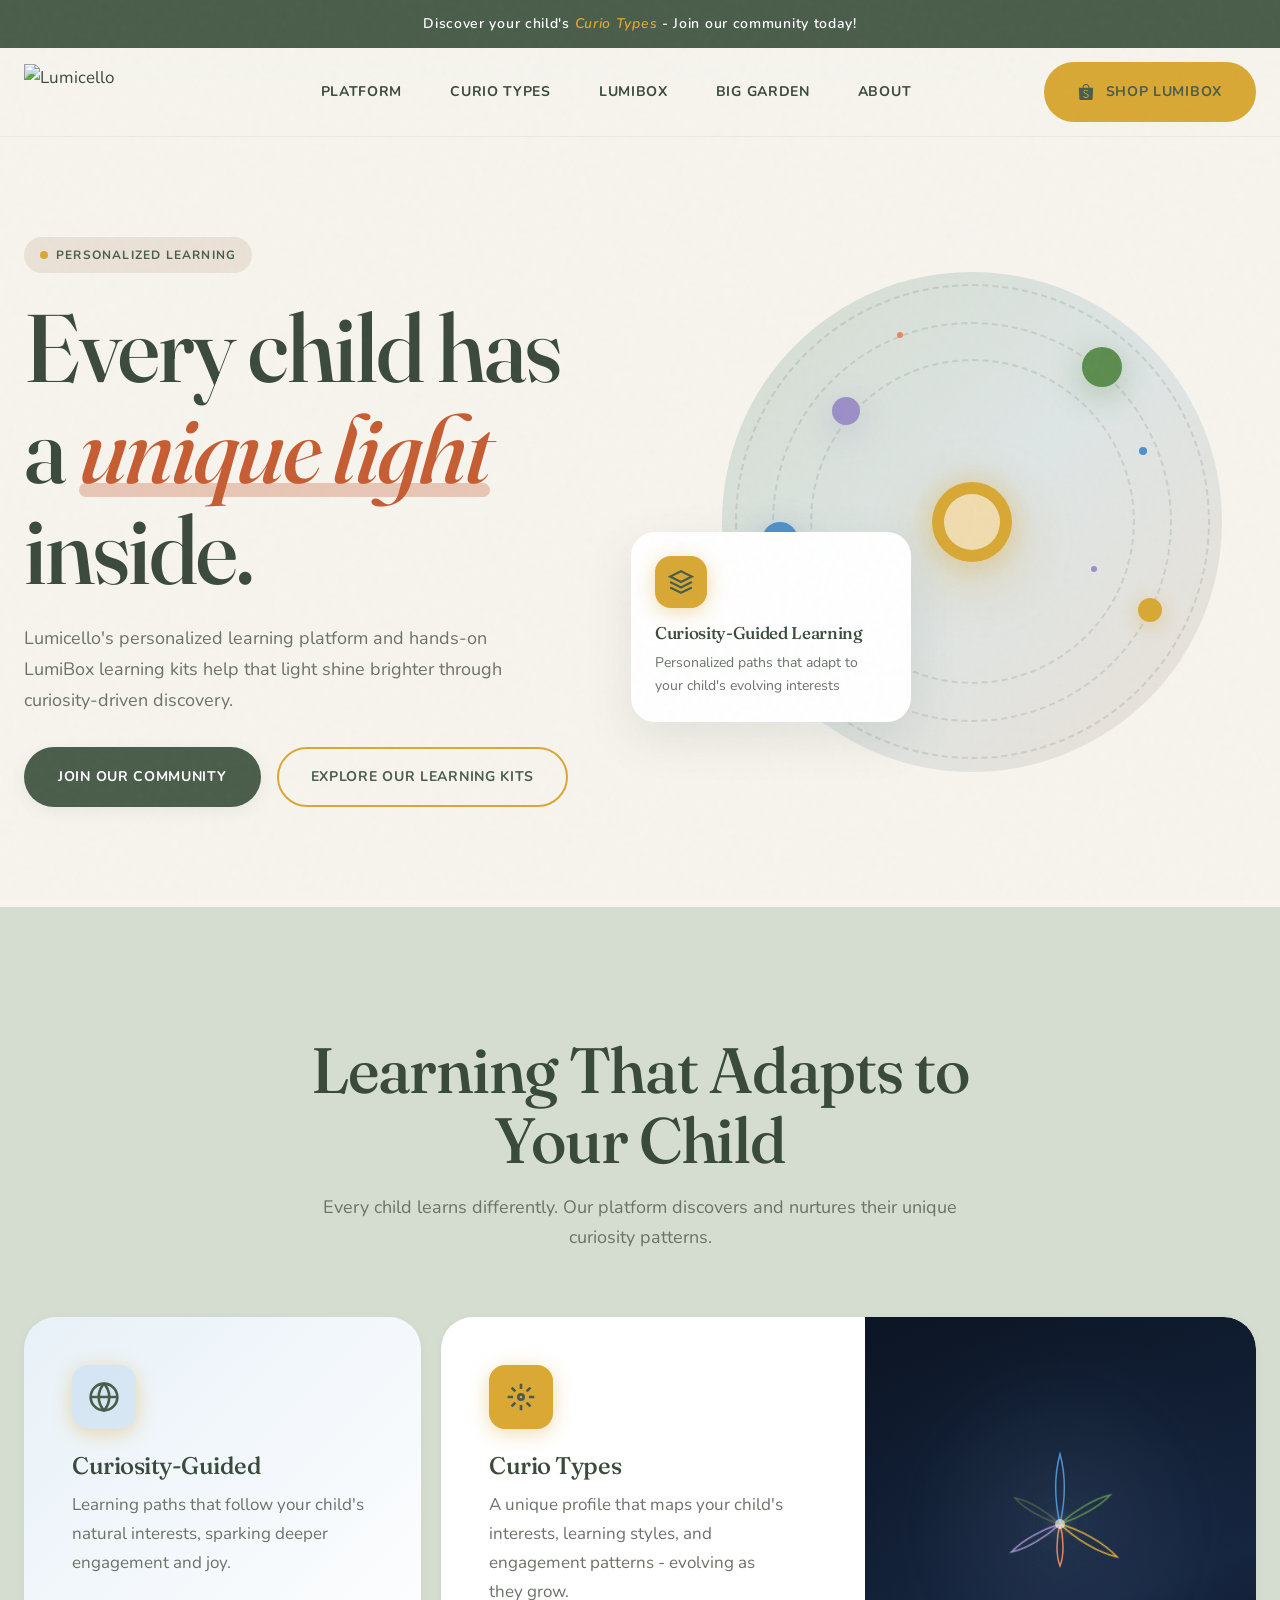
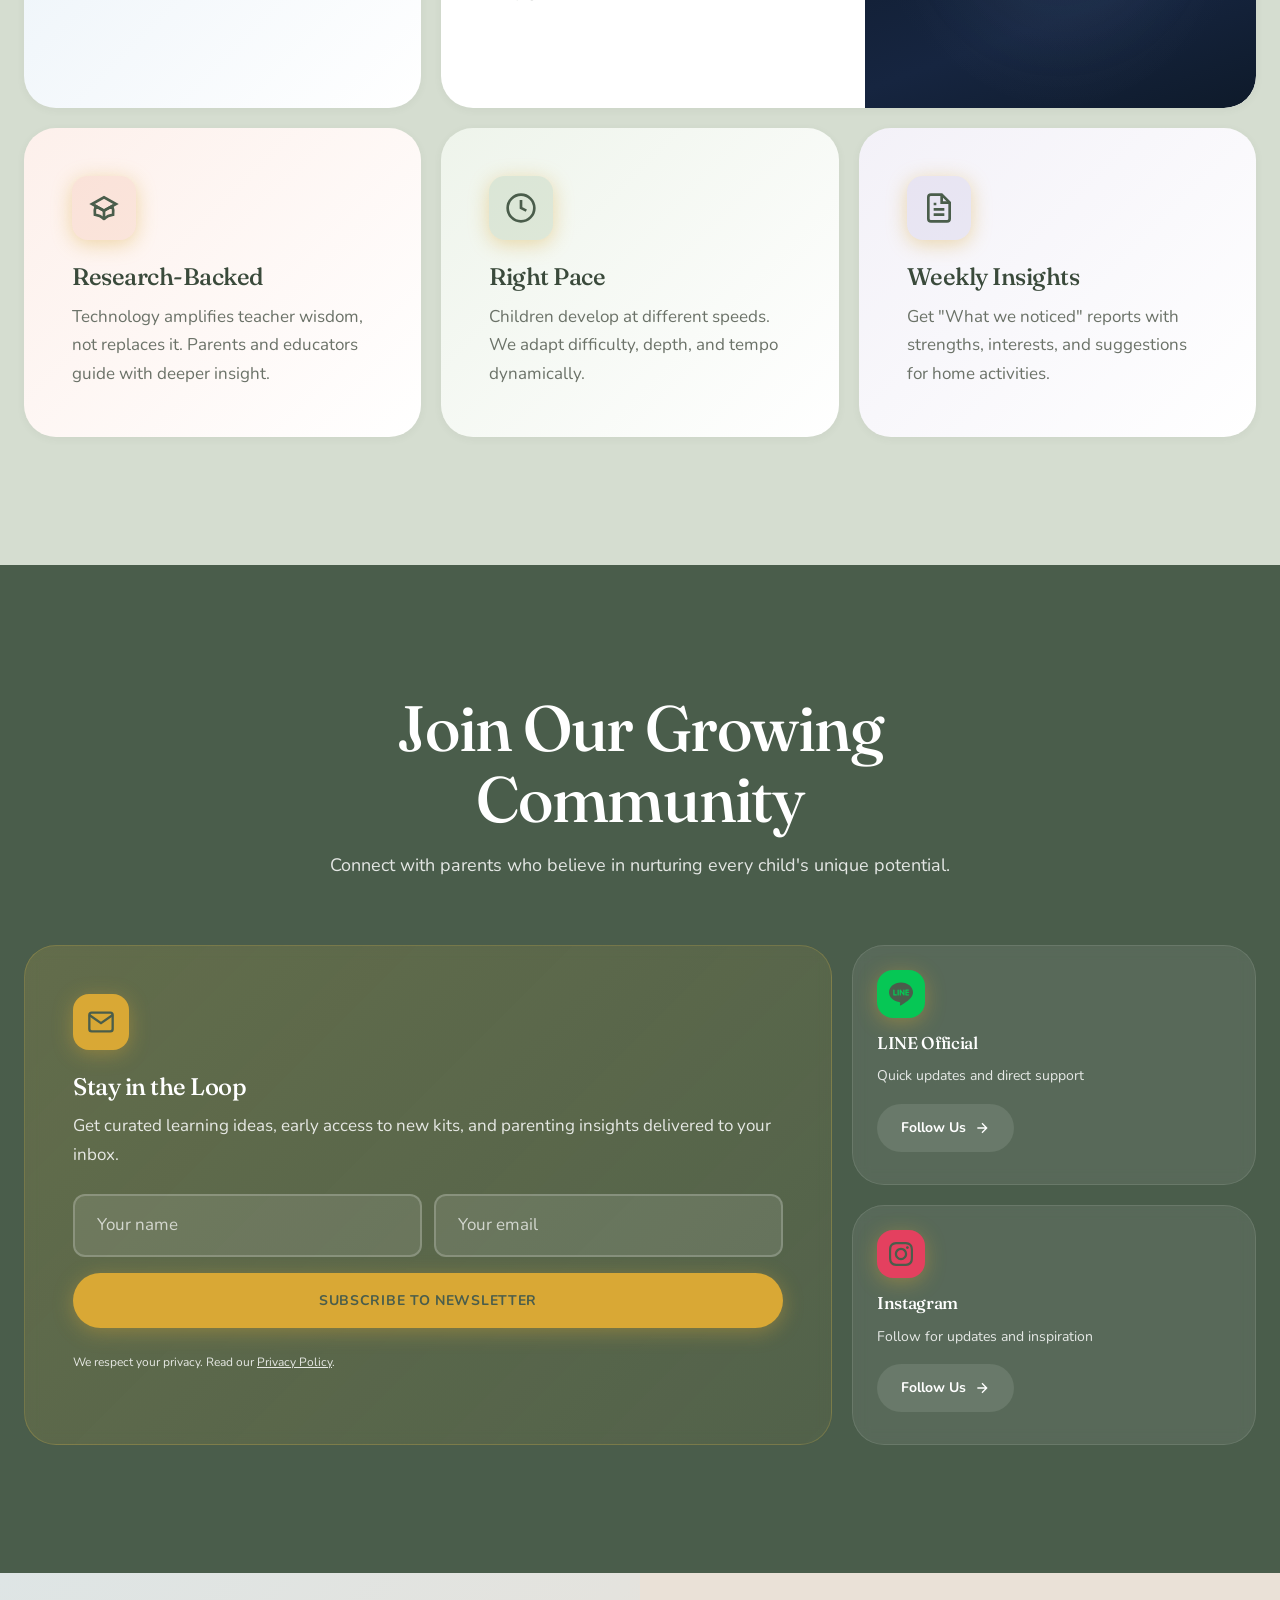
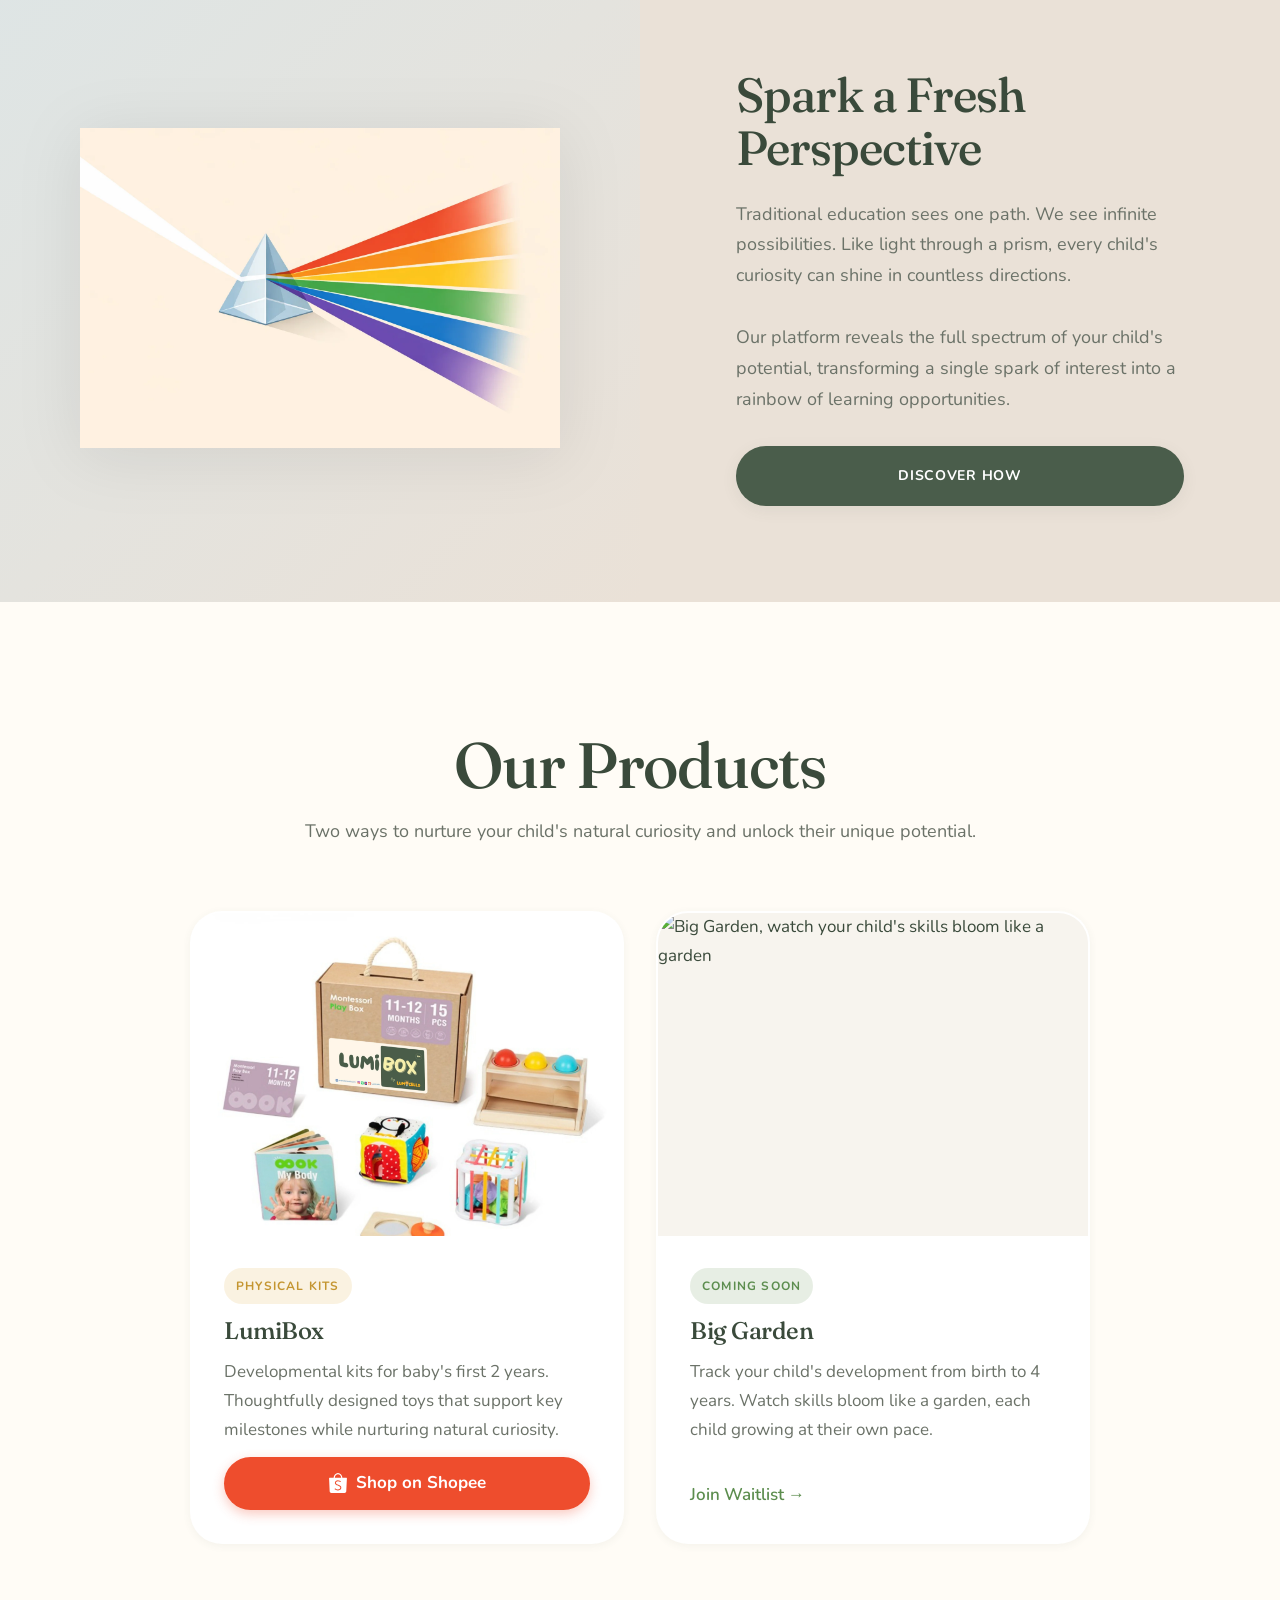
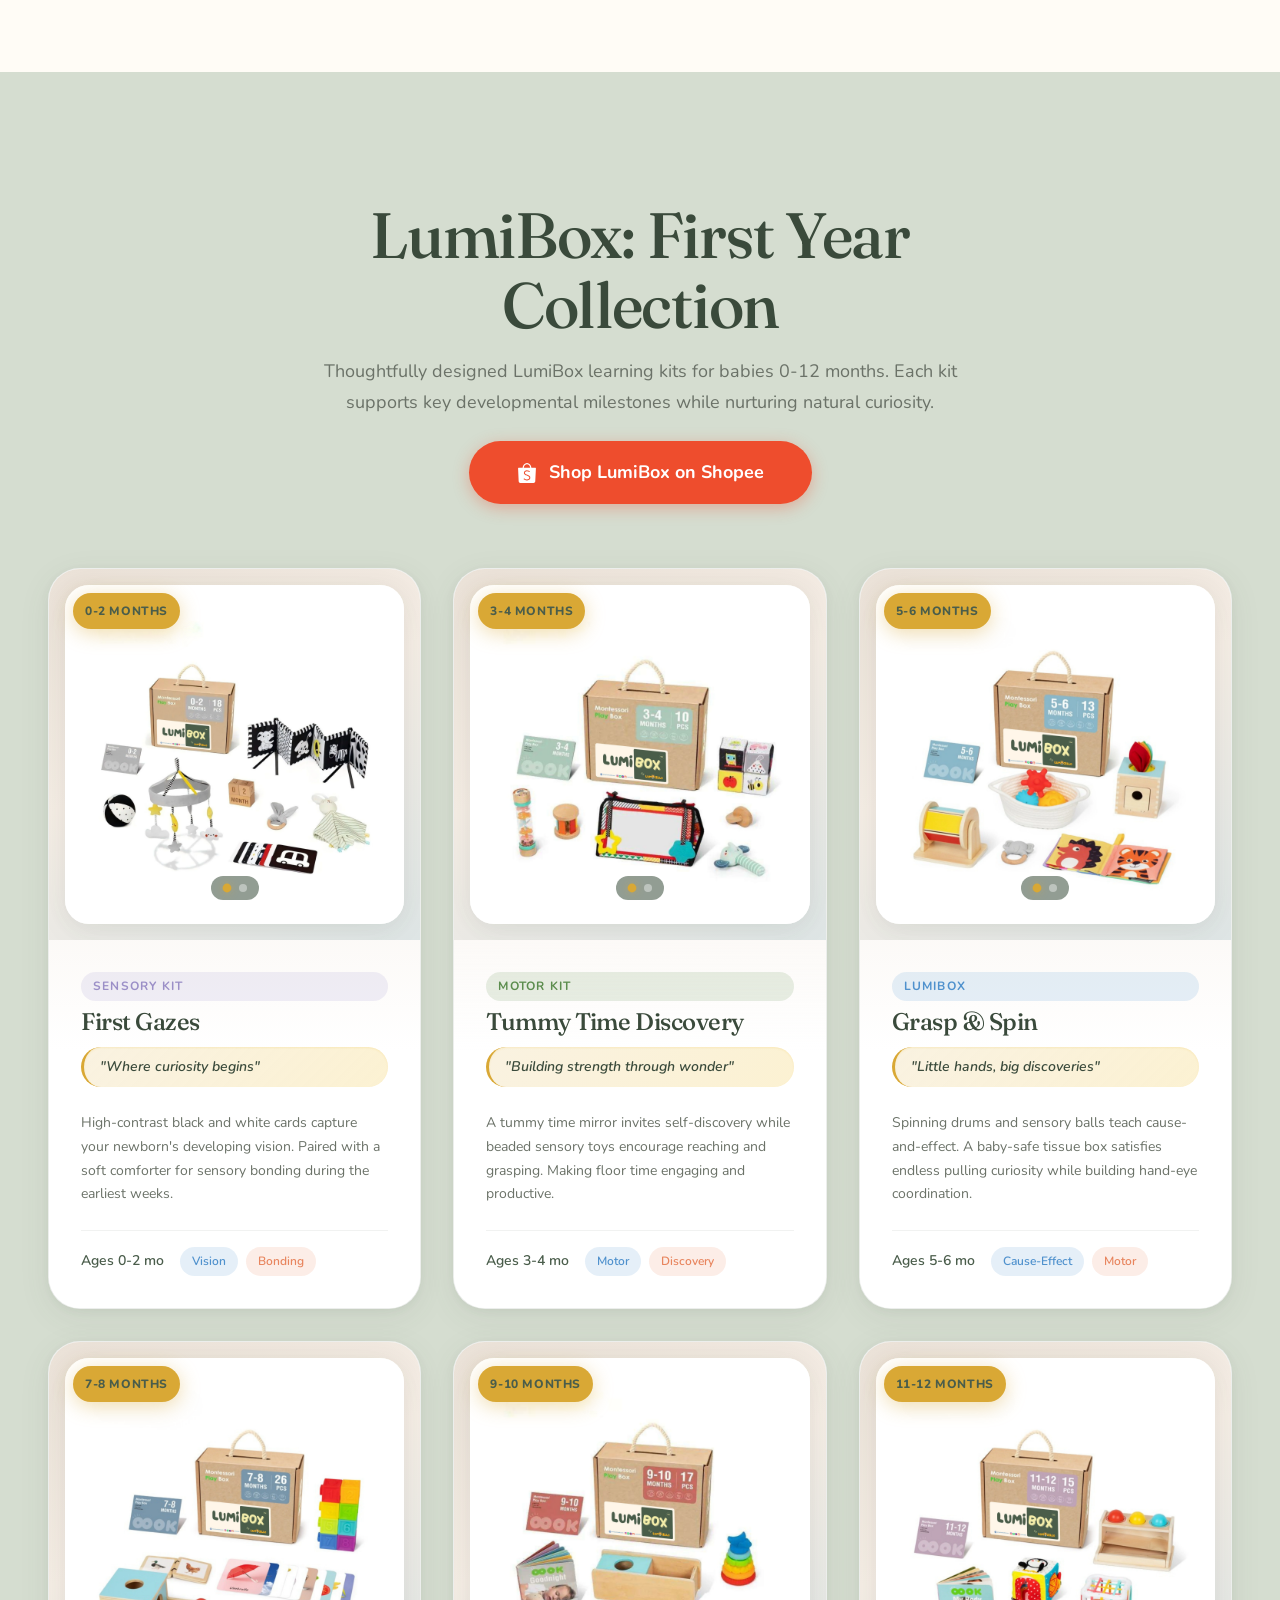
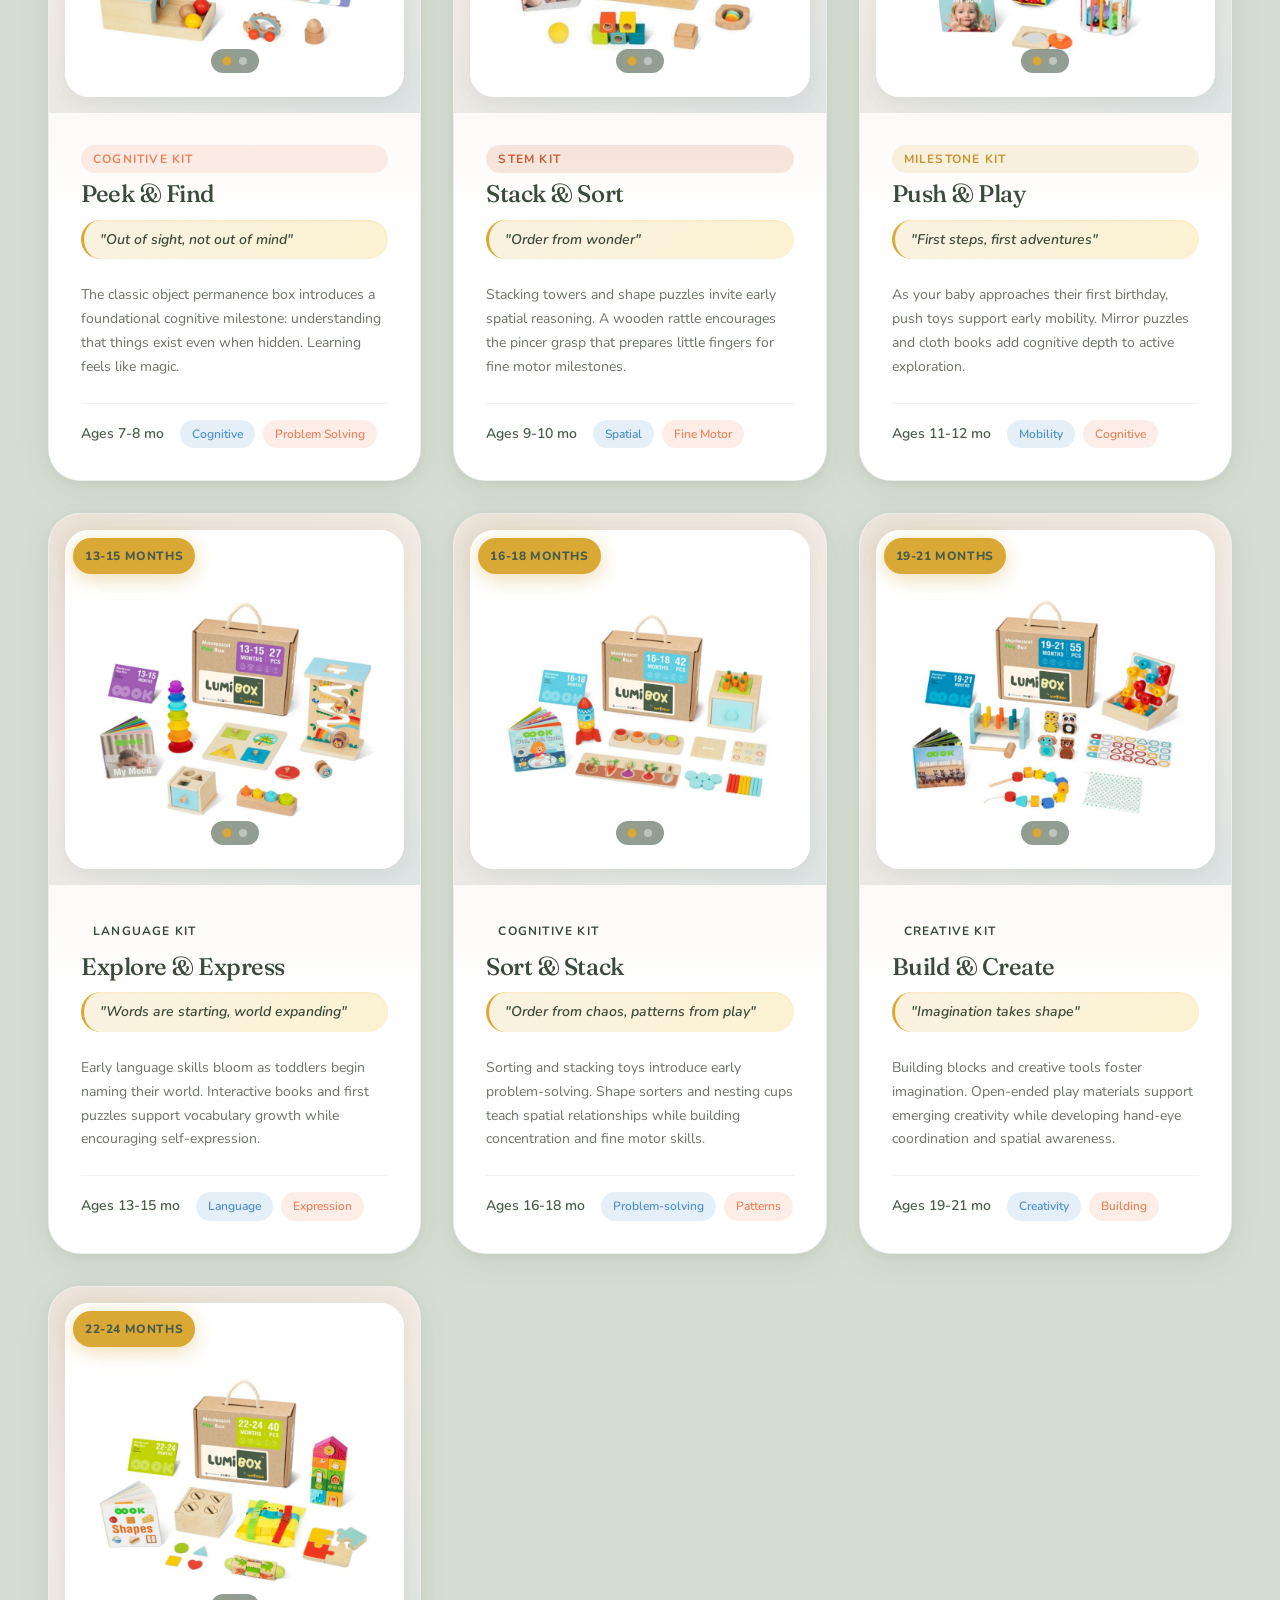
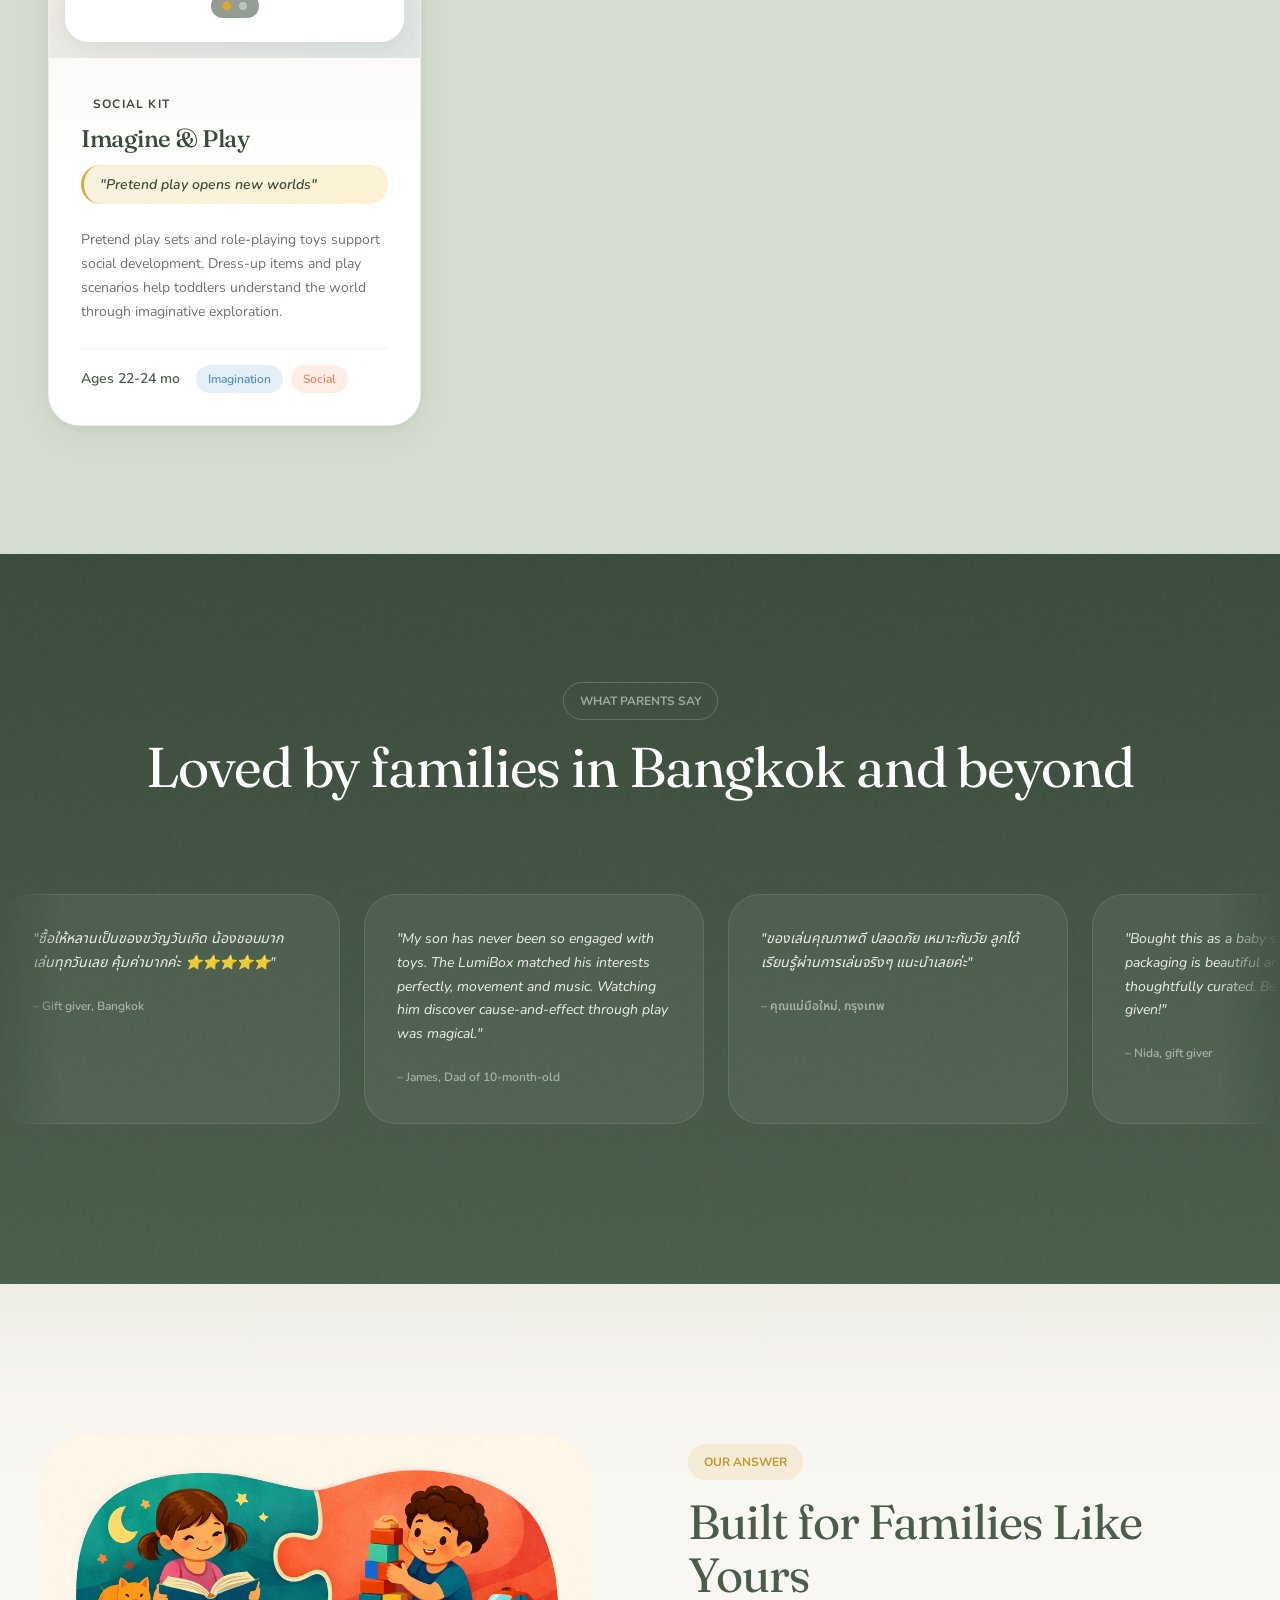
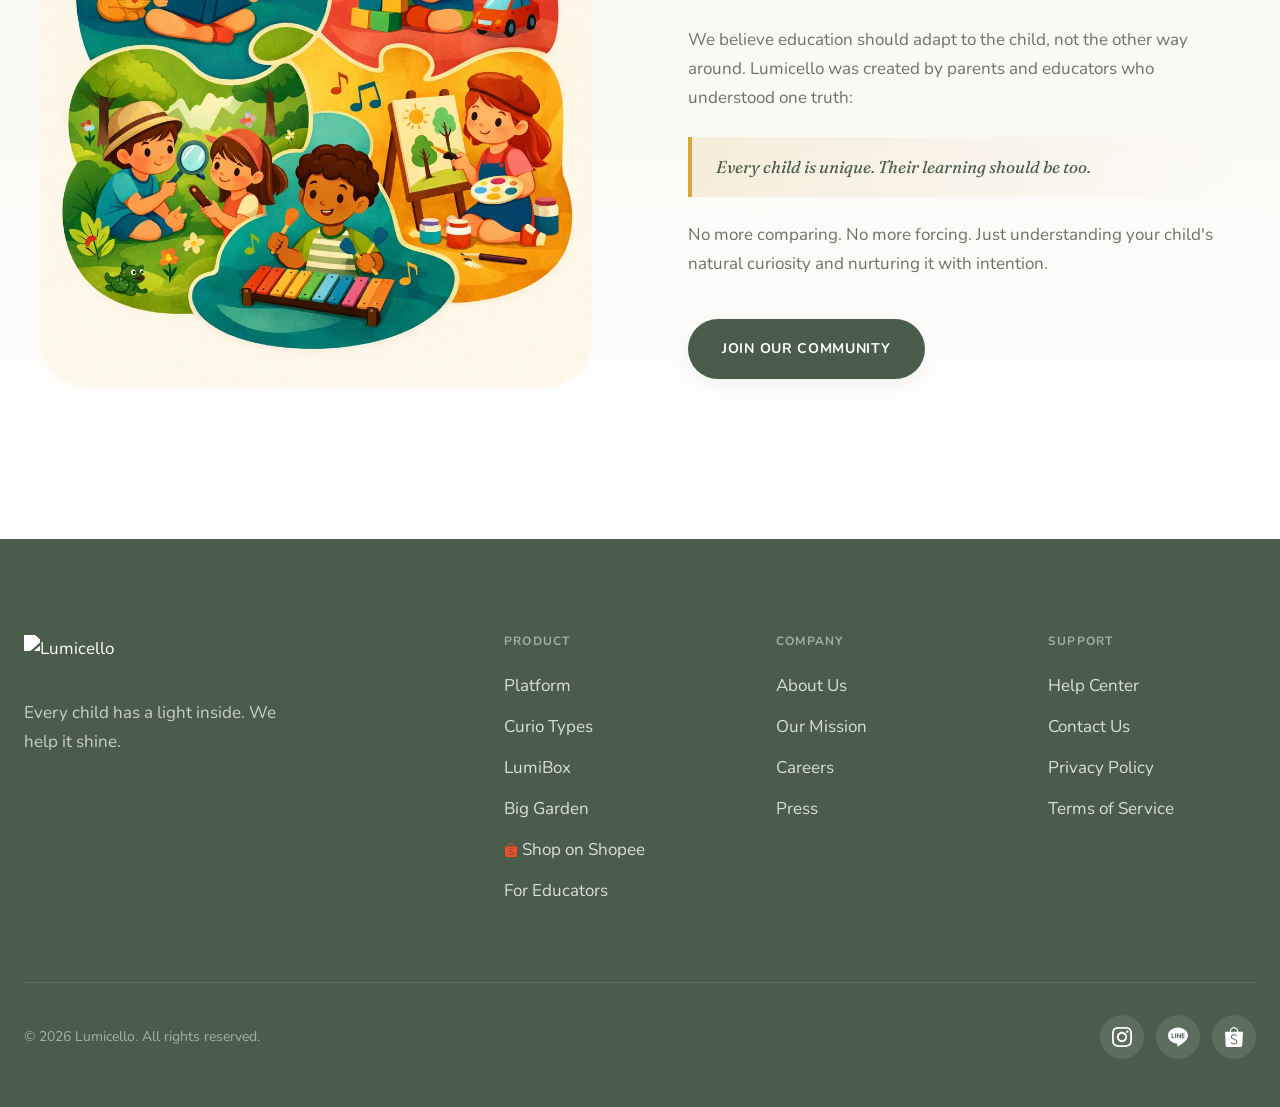
==== commit ae280bed: "Rebrand "Curiosity Fingerprint" to "Curio Types" with new Bloom animation Parents found the fingerpr" ====
--- a/index.html
+++ b/index.html
@@ -297,7 +297,7 @@
 <body>
     <!-- Announcement Bar -->
     <div class="announcement-bar">
-        Discover your child's <span>Curiosity Fingerprint</span> - Join our community today!
+        Discover your child's <span>Curio Types</span> - Join our community today!
     </div>
 
     <!-- Navigation (Shared Component) -->
@@ -365,7 +365,7 @@
     </section>
 
     <!-- Bento Grid Section - Value Props -->
-    <section class="bento-section" id="fingerprint">
+    <section class="bento-section" id="curio-types">
         <div class="bento-container">
             <div class="section-header reveal">
                 <h2>Learning That Adapts to Your Child</h2>
@@ -386,111 +386,117 @@
                     <p>Learning paths that follow your child's natural interests, sparking deeper engagement and joy.</p>
                 </div>
 
-                <!-- Featured Card: Curiosity Fingerprint -->
+                <!-- Featured Card: Curio Types -->
                 <div class="bento-card featured">
                     <div class="bento-content">
                         <div class="bento-icon">
                             <svg viewBox="0 0 24 24" fill="none" stroke="currentColor" stroke-width="2">
-                                <path d="M12 11c0 3.517-1.009 6.799-2.753 9.571m-3.44-2.04l.054-.09A13.916 13.916 0 008 11a4 4 0 118 0c0 1.017-.07 2.019-.203 3m-2.118 6.844A21.88 21.88 0 0015.171 17m3.839 1.132c.645-2.266.99-4.659.99-7.132A8 8 0 008 4.07M3 15.364c.64-1.319 1-2.8 1-4.364 0-1.457.39-2.823 1.07-4"/>
+                                <circle cx="12" cy="12" r="2"/>
+                                <path d="M12 2v4M12 18v4M2 12h4M18 12h4M4.93 4.93l2.83 2.83M16.24 16.24l2.83 2.83M4.93 19.07l2.83-2.83M16.24 7.76l2.83-2.83"/>
                             </svg>
                         </div>
-                        <h3>Curiosity Fingerprint</h3>
+                        <h3>Curio Types</h3>
                         <p>A unique profile that maps your child's interests, learning styles, and engagement patterns - evolving as they grow.</p>
                     </div>
-                    <div class="bento-image fingerprint-cinema" id="fp-cinema">
-                        <!-- Deep blue backdrop with subtle texture -->
+                    <div class="bento-image curio-cinema" id="fp-cinema">
+                        <!-- Deep midnight backdrop -->
                         <div class="fp-backdrop"></div>
 
-                        <!-- Prominent Stage Label - Part of the Design -->
+                        <!-- Stage label -->
                         <div class="fp-stage-header">
                             <div class="fp-stage-indicator">
                                 <span class="fp-stage-step">STEP</span>
                                 <span class="fp-scene-num">01</span>
                             </div>
                             <div class="fp-stage-title">
-                                <span class="fp-scene-name">SCAN</span>
-                                <span class="fp-stage-desc">Capturing unique patterns</span>
-                            </div>
-                        </div>
-
-                        <!-- The Fingerprint Stage -->
+                                <span class="fp-scene-name">DISCOVER</span>
+                                <span class="fp-stage-desc">Curiosity dimensions emerge</span>
+                            </div>
+                        </div>
+
+                        <!-- The Bloom Stage -->
                         <div class="fp-stage">
-                            <!-- Ambient glow behind fingerprint -->
+                            <!-- Ambient glow -->
                             <div class="fp-glow"></div>
 
-                            <!-- Authentic fingerprint ridges - whorl pattern with natural variation -->
-                            <svg class="fp-ridges" viewBox="0 0 200 200">
+                            <!-- Curio Bloom — multi-dimensional petal radar chart -->
+                            <svg class="ct-bloom" viewBox="-20 -10 240 220" overflow="visible">
                                 <defs>
-                                    <filter id="fp-ridge-glow">
-                                        <feGaussianBlur stdDeviation="1.2" result="blur"/>
-                                        <feMerge>
-                                            <feMergeNode in="blur"/>
-                                            <feMergeNode in="SourceGraphic"/>
-                                        </feMerge>
-                                    </filter>
+                                    <!-- Axis grid rings (subtle reference lines) -->
+                                    <radialGradient id="ct-center-glow" cx="50%" cy="50%" r="50%">
+                                        <stop offset="0%" stop-color="#ffd700" stop-opacity="0.6"/>
+                                        <stop offset="100%" stop-color="#ffd700" stop-opacity="0"/>
+                                    </radialGradient>
                                 </defs>
-                                <!-- Whorl pattern - offset curves with natural irregularity -->
-                                <!-- Outer ridges - slightly irregular spacing -->
-                                <path class="fp-ridge fp-ridge-1" d="M22,102 Q24,38 72,22 Q125,8 162,42 Q192,72 186,115 Q178,155 145,178 Q105,198 55,182 Q22,168 22,102" />
-                                <path class="fp-ridge fp-ridge-2" d="M30,98 Q34,46 75,32 Q120,18 158,50 Q185,78 180,118 Q172,152 142,174 Q102,192 58,176 Q30,162 30,98" />
-                                <path class="fp-ridge fp-ridge-3" d="M38,100 Q42,54 78,42 Q118,28 152,58 Q175,84 171,120 Q165,150 138,170 Q100,186 62,170 Q38,156 38,100" />
-                                <path class="fp-ridge fp-ridge-4" d="M47,101 Q50,64 82,52 Q115,40 146,66 Q166,88 163,122 Q158,148 132,165 Q98,180 66,164 Q47,150 47,101" />
-                                <path class="fp-ridge fp-ridge-5" d="M55,100 Q58,70 85,60 Q112,50 140,74 Q158,94 155,124 Q150,150 126,163 Q96,176 70,160 Q55,146 55,100" />
-                                <!-- Inner loop ridges - tighter spiral -->
-                                <path class="fp-ridge fp-ridge-6" d="M64,102 Q68,76 92,68 Q114,60 134,82 Q150,100 146,126 Q140,148 118,160 Q92,170 72,154 Q64,140 64,102" />
-                                <path class="fp-ridge fp-ridge-7" d="M73,103 Q78,84 98,78 Q116,72 132,92 Q144,108 140,130 Q134,148 114,156 Q92,164 78,148 Q73,136 73,103" />
-                                <path class="fp-ridge fp-ridge-8" d="M83,105 Q88,92 104,88 Q118,84 130,102 Q138,116 134,134 Q128,148 110,152 Q94,156 86,142 Q83,130 83,105" />
-                                <!-- Core whorl - tightest inner spiral -->
-                                <path class="fp-ridge fp-ridge-core" d="M93,108 Q98,100 108,98 Q118,98 124,110 Q128,122 120,132 Q110,140 100,136 Q92,130 93,118 Q94,112 93,108" />
+
+                                <!-- Subtle axis grid — concentric hexagons -->
+                                <polygon class="ct-grid" points="100,70 126,85 126,115 100,130 74,115 74,85" />
+                                <polygon class="ct-grid ct-grid-outer" points="100,45 143,72.5 143,127.5 100,155 57,127.5 57,72.5" />
+
+                                <!-- Axis lines from center to each vertex -->
+                                <line class="ct-axis" x1="100" y1="100" x2="100" y2="30" />
+                                <line class="ct-axis" x1="100" y1="100" x2="148" y2="72" />
+                                <line class="ct-axis" x1="100" y1="100" x2="154" y2="131" />
+                                <line class="ct-axis" x1="100" y1="100" x2="100" y2="142" />
+                                <line class="ct-axis" x1="100" y1="100" x2="52" y2="128" />
+                                <line class="ct-axis" x1="100" y1="100" x2="57" y2="75" />
+
+                                <!-- Profile silhouette — the unique "shape" connecting petal tips -->
+                                <polygon class="ct-outline" points="100,30 148,72 154,131 100,142 52,128 57,75" />
+
+                                <!-- 6 Petals — each a filled teardrop, rotated from center -->
+                                <!-- P1: Wonder (Sky Blue) — top, longest -->
+                                <path class="ct-petal ct-petal-1" d="M100,100 C95,78 94,52 100,30 C106,52 105,78 100,100" />
+                                <!-- P2: Nature (Green) — top-right -->
+                                <g transform="rotate(60, 100, 100)">
+                                    <path class="ct-petal ct-petal-2" d="M100,100 C96,82 95,58 100,42 C105,58 104,82 100,100" />
+                                </g>
+                                <!-- P3: Creativity (Mustard) — bottom-right, long -->
+                                <g transform="rotate(120, 100, 100)">
+                                    <path class="ct-petal ct-petal-3" d="M100,100 C95,79 94,54 100,34 C106,54 105,79 100,100" />
+                                </g>
+                                <!-- P4: Social (Coral) — bottom, shortest -->
+                                <g transform="rotate(180, 100, 100)">
+                                    <path class="ct-petal ct-petal-4" d="M100,100 C96,85 96,68 100,58 C104,68 104,85 100,100" />
+                                </g>
+                                <!-- P5: Language (Lavender) — bottom-left -->
+                                <g transform="rotate(240, 100, 100)">
+                                    <path class="ct-petal ct-petal-5" d="M100,100 C96,83 95,60 100,44 C105,60 104,83 100,100" />
+                                </g>
+                                <!-- P6: Logic (Forest) — top-left -->
+                                <g transform="rotate(300, 100, 100)">
+                                    <path class="ct-petal ct-petal-6" d="M100,100 C96,84 95,62 100,48 C105,62 104,84 100,100" />
+                                </g>
+
+                                <!-- Tip nodes — small dots at each petal end -->
+                                <circle class="ct-tip ct-tip-1" cx="100" cy="30" r="4" />
+                                <circle class="ct-tip ct-tip-2" cx="148" cy="72" r="3.5" />
+                                <circle class="ct-tip ct-tip-3" cx="154" cy="131" r="3.8" />
+                                <circle class="ct-tip ct-tip-4" cx="100" cy="142" r="3" />
+                                <circle class="ct-tip ct-tip-5" cx="52" cy="128" r="3.5" />
+                                <circle class="ct-tip ct-tip-6" cx="57" cy="75" r="3.2" />
+
+                                <!-- Category labels — positioned well outside the petals/tips -->
+                                <text class="ct-label ct-label-1" x="100" y="10" text-anchor="middle">Wonder</text>
+                                <text class="ct-label ct-label-2" x="172" y="58" text-anchor="start">Nature</text>
+                                <text class="ct-label ct-label-3" x="176" y="148" text-anchor="start">Creative</text>
+                                <text class="ct-label ct-label-4" x="100" y="166" text-anchor="middle">Social</text>
+                                <text class="ct-label ct-label-5" x="28" y="144" text-anchor="end">Language</text>
+                                <text class="ct-label ct-label-6" x="32" y="62" text-anchor="end">Logic</text>
+
+                                <!-- Center spark -->
+                                <circle class="ct-center-glow" cx="100" cy="100" r="18" fill="url(#ct-center-glow)" />
+                                <circle class="ct-center" cx="100" cy="100" r="5" />
                             </svg>
 
-                            <!-- Minutiae points - detected interests along ridges -->
-                            <div class="fp-minutiae">
-                                <!-- Ridge endings = interests discovered, bifurcations = connected skills -->
-                                <span class="fp-point" style="--x: 25%; --y: 35%;" data-type="ending"></span>
-                                <span class="fp-point" style="--x: 70%; --y: 18%;" data-type="bifurcation"></span>
-                                <span class="fp-point" style="--x: 88%; --y: 52%;" data-type="ending"></span>
-                                <span class="fp-point" style="--x: 80%; --y: 80%;" data-type="bifurcation"></span>
-                                <span class="fp-point" style="--x: 40%; --y: 90%;" data-type="ending"></span>
-                                <span class="fp-point" style="--x: 15%; --y: 65%;" data-type="bifurcation"></span>
-                                <span class="fp-point" style="--x: 54%; --y: 54%;" data-type="core"></span>
-                                <span class="fp-point" style="--x: 65%; --y: 68%;" data-type="ending"></span>
-                            </div>
-
-                            <!-- Connection threads - interest network forming -->
-                            <svg class="fp-connections" viewBox="0 0 200 200">
-                                <!-- Outer ring connections -->
-                                <line class="fp-thread" x1="50" y1="70" x2="140" y2="36" />
-                                <line class="fp-thread" x1="140" y1="36" x2="176" y2="104" />
-                                <line class="fp-thread" x1="176" y1="104" x2="160" y2="160" />
-                                <line class="fp-thread" x1="160" y1="160" x2="80" y2="180" />
-                                <line class="fp-thread" x1="80" y1="180" x2="30" y2="130" />
-                                <line class="fp-thread" x1="30" y1="130" x2="50" y2="70" />
-                                <!-- Core connections - linking everything to center -->
-                                <line class="fp-thread fp-thread-core" x1="108" y1="108" x2="50" y2="70" />
-                                <line class="fp-thread fp-thread-core" x1="108" y1="108" x2="140" y2="36" />
-                                <line class="fp-thread fp-thread-core" x1="108" y1="108" x2="176" y2="104" />
-                                <line class="fp-thread fp-thread-core" x1="108" y1="108" x2="130" y2="136" />
-                                <line class="fp-thread fp-thread-core" x1="130" y1="136" x2="160" y2="160" />
-                                <line class="fp-thread fp-thread-core" x1="130" y1="136" x2="80" y2="180" />
-                            </svg>
-
-                            <!-- The Core - child's unique spark -->
-                            <div class="fp-core">
-                                <div class="fp-core-glow"></div>
-                                <div class="fp-core-center"></div>
-                            </div>
-
-                            <!-- Data particles flowing toward fingerprint during analysis -->
+                            <!-- Data particles flowing inward during explore phase -->
                             <div class="fp-data-flow">
                                 <span class="fp-data" style="--delay: 0s; --angle: 30deg;"></span>
-                                <span class="fp-data" style="--delay: 0.5s; --angle: 75deg;"></span>
-                                <span class="fp-data" style="--delay: 1s; --angle: 120deg;"></span>
-                                <span class="fp-data" style="--delay: 1.5s; --angle: 165deg;"></span>
-                                <span class="fp-data" style="--delay: 2s; --angle: 210deg;"></span>
-                                <span class="fp-data" style="--delay: 2.5s; --angle: 255deg;"></span>
-                                <span class="fp-data" style="--delay: 3s; --angle: 300deg;"></span>
-                                <span class="fp-data" style="--delay: 3.5s; --angle: 345deg;"></span>
+                                <span class="fp-data" style="--delay: 0.4s; --angle: 90deg;"></span>
+                                <span class="fp-data" style="--delay: 0.8s; --angle: 150deg;"></span>
+                                <span class="fp-data" style="--delay: 1.2s; --angle: 210deg;"></span>
+                                <span class="fp-data" style="--delay: 1.6s; --angle: 270deg;"></span>
+                                <span class="fp-data" style="--delay: 2.0s; --angle: 330deg;"></span>
                             </div>
                         </div>
 
@@ -646,7 +652,7 @@
             <h2>Spark a Fresh Perspective</h2>
             <p>Traditional education sees one path. We see infinite possibilities. Like light through a prism, every child's curiosity can shine in countless directions.</p>
             <p>Our platform reveals the full spectrum of your child's potential, transforming a single spark of interest into a rainbow of learning opportunities.</p>
-            <a href="#fingerprint" class="btn btn-primary">Discover How</a>
+            <a href="#curio-types" class="btn btn-primary">Discover How</a>
         </div>
     </section>
 
--- a/css/style.css
+++ b/css/style.css
@@ -583,7 +583,7 @@
     animation: fade-up var(--duration-slower) var(--ease-out) var(--stagger-4) both;
 }
 
-/* Hero Visual - Constellation Fingerprint */
+/* Hero Visual - Constellation */
 .hero-visual {
     position: relative;
     animation: fade-up var(--duration-slowest) var(--ease-out) var(--stagger-5) both;
@@ -1143,13 +1143,13 @@
 }
 
 /* ============================================
-   CURIOSITY FINGERPRINT CINEMA
-   "Mapping a Child's Unique Curiosity"
-   Immersive, cinematic fingerprint animation
+   CURIO TYPES CINEMA — "Curiosity Bloom"
+   A living radar chart that reveals a child's
+   unique curiosity profile across 6 dimensions
    ============================================ */
 
-/* --- Container & Dark Backdrop --- */
-.fingerprint-cinema {
+/* --- Container & Backdrop --- */
+.curio-cinema {
     position: relative;
     aspect-ratio: 1;
     display: flex;
@@ -1165,28 +1165,20 @@
     position: absolute;
     inset: 0;
     background:
-        radial-gradient(ellipse at 50% 60%, rgba(242, 201, 76, 0.15) 0%, transparent 55%),
-        radial-gradient(ellipse at 20% 30%, rgba(100, 180, 255, 0.08) 0%, transparent 40%),
-        linear-gradient(160deg, #0a1420 0%, #0f1d30 40%, #152238 70%, #0d1825 100%);
+        radial-gradient(ellipse at 50% 55%, rgba(255, 255, 255, 0.04) 0%, transparent 60%),
+        linear-gradient(160deg, #0c1524 0%, #111e33 40%, #162540 70%, #0e1a2a 100%);
     z-index: 0;
 }
 
-/* Subtle scanline texture */
 .fp-backdrop::after {
     content: "";
     position: absolute;
     inset: 0;
-    background: repeating-linear-gradient(
-        0deg,
-        transparent,
-        transparent 2px,
-        rgba(255, 255, 255, 0.015) 2px,
-        rgba(255, 255, 255, 0.015) 3px
-    );
+    background: radial-gradient(circle at 50% 50%, rgba(100, 130, 180, 0.06) 0%, transparent 70%);
     pointer-events: none;
 }
 
-/* --- Prominent Stage Header --- */
+/* --- Stage Header --- */
 .fp-stage-header {
     position: absolute;
     top: 16px;
@@ -1201,7 +1193,7 @@
     transition: all 0.6s var(--ease-out);
 }
 
-.fingerprint-cinema.is-playing .fp-stage-header {
+.curio-cinema.is-playing .fp-stage-header {
     opacity: 1;
     transform: translateY(0);
 }
@@ -1211,10 +1203,10 @@
     flex-direction: column;
     align-items: center;
     padding: 6px 10px;
-    background: rgba(242, 201, 76, 0.12);
-    border: 1px solid rgba(242, 201, 76, 0.25);
+    background: rgba(255, 255, 255, 0.06);
+    border: 1px solid rgba(255, 255, 255, 0.12);
     border-radius: 8px;
-    backdrop-filter: blur(8px);
+    backdrop-filter: blur(12px);
 }
 
 .fp-stage-step {
@@ -1223,17 +1215,16 @@
     font-weight: 600;
     letter-spacing: 0.15em;
     text-transform: uppercase;
-    color: rgba(255, 255, 255, 0.5);
+    color: rgba(255, 255, 255, 0.4);
     line-height: 1;
 }
 
 .fp-scene-num {
     font-family: var(--font-heading);
-    font-size: 24px;
+    font-size: 22px;
     font-weight: 700;
-    color: #f2c94c;
+    color: rgba(255, 255, 255, 0.9);
     line-height: 1;
-    text-shadow: 0 0 20px rgba(242, 201, 76, 0.5);
 }
 
 .fp-stage-title {
@@ -1245,9 +1236,9 @@
 
 .fp-scene-name {
     font-family: var(--font-heading);
-    font-size: 18px;
+    font-size: 16px;
     font-weight: 600;
-    letter-spacing: 0.08em;
+    letter-spacing: 0.06em;
     text-transform: uppercase;
     color: #ffffff;
     line-height: 1.1;
@@ -1258,11 +1249,11 @@
     font-family: var(--font-body);
     font-size: 10px;
     font-weight: 400;
-    color: rgba(255, 255, 255, 0.6);
+    color: rgba(255, 255, 255, 0.5);
     letter-spacing: 0.02em;
 }
 
-/* --- The Stage (LARGER - fills more space) --- */
+/* --- The Stage --- */
 .fp-stage {
     position: relative;
     width: 85%;
@@ -1276,301 +1267,168 @@
 /* --- Ambient Glow --- */
 .fp-glow {
     position: absolute;
-    inset: -50%;
-    background: radial-gradient(circle, rgba(242, 201, 76, 0.25) 0%, transparent 55%);
+    inset: -40%;
+    background: radial-gradient(circle, rgba(79, 145, 205, 0.15) 0%, transparent 55%);
     opacity: 0;
     transition: opacity 0.8s ease-out;
-    animation: fp-glow-pulse 3s ease-in-out infinite;
-}
-
-@keyframes fp-glow-pulse {
-    0%,
-    100% {
-        transform: scale(1);
-        opacity: 0.4;
-    }
-    50% {
-        transform: scale(1.15);
-        opacity: 0.7;
-    }
-}
-
-/* --- Fingerprint Ridges (SVG) --- */
-.fp-ridges {
+}
+
+/* --- Curio Bloom SVG --- */
+.ct-bloom {
     position: absolute;
     inset: 0;
     width: 100%;
     height: 100%;
-    filter: url(#fp-ridge-glow);
-}
-
-.fp-ridge {
+}
+
+/* Grid rings — subtle hexagonal reference lines */
+.ct-grid {
     fill: none;
-    stroke: #f2c94c;
-    stroke-linecap: round;
+    stroke: rgba(255, 255, 255, 0.06);
+    stroke-width: 0.5;
+    opacity: 0;
+    transition: opacity 0.8s ease-out;
+}
+
+.ct-grid-outer {
+    stroke: rgba(255, 255, 255, 0.04);
+}
+
+/* Axis lines — subtle spokes from center */
+.ct-axis {
+    stroke: rgba(255, 255, 255, 0.05);
+    stroke-width: 0.5;
+    stroke-dasharray: 3 3;
+    opacity: 0;
+    transition: opacity 0.8s ease-out;
+}
+
+/* Profile silhouette — the unique polygon connecting petal tips */
+.ct-outline {
+    fill: rgba(79, 145, 205, 0.06);
+    stroke: rgba(255, 255, 255, 0.25);
+    stroke-width: 1;
     stroke-linejoin: round;
     opacity: 0;
-    stroke-dasharray: 800;
-    stroke-dashoffset: 800;
-    transition: opacity 0.5s ease-out;
-}
-
-/* Ridge thickness - varies for depth */
-.fp-ridge-1 {
-    stroke-width: 1.8;
-    stroke: rgba(242, 201, 76, 0.65);
-}
-.fp-ridge-2 {
-    stroke-width: 1.9;
-    stroke: rgba(242, 201, 76, 0.7);
-}
-.fp-ridge-3 {
-    stroke-width: 2;
-    stroke: rgba(242, 201, 76, 0.75);
-}
-.fp-ridge-4 {
-    stroke-width: 2.1;
-    stroke: rgba(242, 201, 76, 0.8);
-}
-.fp-ridge-5 {
-    stroke-width: 2.2;
-    stroke: rgba(242, 201, 76, 0.85);
-}
-.fp-ridge-6 {
-    stroke-width: 2.3;
-    stroke: rgba(242, 201, 76, 0.9);
-}
-.fp-ridge-7 {
-    stroke-width: 2.4;
-    stroke: rgba(242, 201, 76, 0.95);
-}
-.fp-ridge-8 {
-    stroke-width: 2.5;
-    stroke: #f2c94c;
-}
-.fp-ridge-core {
-    stroke-width: 3;
-    stroke: #ffd700;
-}
-
-/* --- Minutiae Points (Interest Markers) --- */
-.fp-minutiae {
-    position: absolute;
-    inset: 0;
+    stroke-dasharray: 600;
+    stroke-dashoffset: 600;
+    transition: opacity 0.6s ease-out, fill 0.6s ease-out;
+}
+
+/* --- Petals — filled teardrop shapes, each with its own color --- */
+.ct-petal {
+    opacity: 0;
+    fill-opacity: 0;
+    stroke-width: 1.5;
+    stroke-linecap: round;
+    stroke-dasharray: 300;
+    stroke-dashoffset: 300;
+    transition: opacity 0.5s ease-out, fill-opacity 0.8s ease-out;
+}
+
+/* Petal colors — Lumicello brand palette */
+.ct-petal-1 { stroke: #4F91CD; fill: #4F91CD; }  /* Wonder — Sky Blue */
+.ct-petal-2 { stroke: #5C8D4E; fill: #5C8D4E; }  /* Nature — Green */
+.ct-petal-3 { stroke: #D9A835; fill: #D9A835; }  /* Creative — Mustard */
+.ct-petal-4 { stroke: #E8855E; fill: #E8855E; }  /* Social — Coral */
+.ct-petal-5 { stroke: #9B8FC7; fill: #9B8FC7; }  /* Language — Lavender */
+.ct-petal-6 { stroke: #4A5D4B; fill: #4A5D4B; }  /* Logic — Forest */
+
+/* --- Tip Nodes — small circles at each petal endpoint --- */
+.ct-tip {
+    fill: #ffffff;
+    opacity: 0;
+    transform-origin: center;
+    transform: scale(0);
+    transition: all 0.5s cubic-bezier(0.34, 1.56, 0.64, 1);
+    filter: drop-shadow(0 0 4px rgba(255, 255, 255, 0.6));
+}
+
+.ct-tip-1 { fill: #4F91CD; filter: drop-shadow(0 0 6px rgba(79, 145, 205, 0.8)); }
+.ct-tip-2 { fill: #5C8D4E; filter: drop-shadow(0 0 6px rgba(92, 141, 78, 0.8)); }
+.ct-tip-3 { fill: #D9A835; filter: drop-shadow(0 0 6px rgba(217, 168, 53, 0.8)); }
+.ct-tip-4 { fill: #E8855E; filter: drop-shadow(0 0 6px rgba(232, 133, 94, 0.8)); }
+.ct-tip-5 { fill: #9B8FC7; filter: drop-shadow(0 0 6px rgba(155, 143, 199, 0.8)); }
+.ct-tip-6 { fill: #4A5D4B; filter: drop-shadow(0 0 6px rgba(74, 93, 75, 0.8)); }
+
+/* --- Category Labels --- */
+.ct-label {
+    font-family: var(--font-body);
+    font-size: 7px;
+    font-weight: 600;
+    letter-spacing: 0.08em;
+    text-transform: uppercase;
+    fill: rgba(255, 255, 255, 0.7);
+    opacity: 0;
+    transition: opacity 0.6s ease-out;
+}
+
+.ct-label-1 { fill: #7AB3E0; }
+.ct-label-2 { fill: #82B272; }
+.ct-label-3 { fill: #E8C35A; }
+.ct-label-4 { fill: #F0A080; }
+.ct-label-5 { fill: #B5ABD6; }
+.ct-label-6 { fill: #7A9A7B; }
+
+/* --- Center Spark --- */
+.ct-center-glow {
+    opacity: 0;
+    transition: opacity 0.8s ease-out;
+}
+
+.ct-center {
+    fill: #ffffff;
+    opacity: 0;
+    transition: opacity 0.6s ease-out;
+    filter: drop-shadow(0 0 8px rgba(255, 255, 255, 0.8));
+}
+
+/* --- Data Flow Particles --- */
+.fp-data-flow {
+    position: absolute;
+    inset: -40%;
     pointer-events: none;
 }
 
-.fp-point {
-    position: absolute;
-    left: var(--x);
-    top: var(--y);
-    width: 10px;
-    height: 10px;
-    transform: translate(-50%, -50%) scale(0);
-    opacity: 0;
-    transition: all 0.5s var(--ease-bounce);
-}
-
-.fp-point::before {
-    content: "";
-    position: absolute;
-    inset: -6px;
-    background: radial-gradient(circle, rgba(242, 201, 76, 0.6) 0%, transparent 70%);
-    border-radius: 50%;
-    animation: fp-point-glow 2s ease-in-out infinite;
-}
-
-.fp-point::after {
-    content: "";
-    position: absolute;
-    inset: 0;
-    background: linear-gradient(135deg, #ffd700 0%, #f2c94c 100%);
-    border-radius: 50%;
-    box-shadow:
-        0 0 10px rgba(242, 201, 76, 0.9),
-        0 0 20px rgba(242, 201, 76, 0.5);
-}
-
-/* Different point types */
-.fp-point[data-type="core"]::after {
-    background: linear-gradient(135deg, #ff8c00 0%, #ffd700 100%);
-    box-shadow:
-        0 0 15px rgba(255, 140, 0, 1),
-        0 0 30px rgba(242, 201, 76, 0.6);
-}
-
-.fp-point[data-type="bifurcation"]::after {
-    width: 8px;
-    height: 8px;
-    top: 1px;
-    left: 1px;
-}
-
-@keyframes fp-point-glow {
-    0%,
-    100% {
-        transform: scale(1);
-        opacity: 0.6;
-    }
-    50% {
-        transform: scale(1.5);
-        opacity: 1;
-    }
-}
-
-/* Stagger point appearances */
-.fp-point:nth-child(1) {
-    transition-delay: 0.1s;
-}
-.fp-point:nth-child(2) {
-    transition-delay: 0.2s;
-}
-.fp-point:nth-child(3) {
-    transition-delay: 0.3s;
-}
-.fp-point:nth-child(4) {
-    transition-delay: 0.4s;
-}
-.fp-point:nth-child(5) {
-    transition-delay: 0.5s;
-}
-.fp-point:nth-child(6) {
-    transition-delay: 0.6s;
-}
-.fp-point:nth-child(7) {
-    transition-delay: 0s;
-}
-.fp-point:nth-child(8) {
-    transition-delay: 0.7s;
-}
-
-/* --- Connection Threads (Interest Network) - MORE VISIBLE --- */
-.fp-connections {
-    position: absolute;
-    inset: 0;
-    width: 100%;
-    height: 100%;
-    pointer-events: none;
-}
-
-.fp-thread {
-    stroke: rgba(100, 180, 255, 0.7);
-    stroke-width: 2;
-    stroke-linecap: round;
-    stroke-dasharray: 200;
-    stroke-dashoffset: 200;
-    opacity: 0;
-    transition: opacity 0.5s ease-out;
-    filter: drop-shadow(0 0 4px rgba(100, 180, 255, 0.5));
-}
-
-.fp-thread-core {
-    stroke: rgba(242, 201, 76, 0.8);
-    stroke-width: 2.5;
-    filter: drop-shadow(0 0 6px rgba(242, 201, 76, 0.6));
-}
-
-/* --- The Core (Child's Spark) --- */
-.fp-core {
+.fp-data {
     position: absolute;
     top: 50%;
     left: 50%;
-    transform: translate(-50%, -50%);
-    width: 50px;
-    height: 50px;
-    opacity: 0;
-    transition: all 0.8s var(--ease-bounce);
-}
-
-.fp-core-glow {
-    position: absolute;
-    inset: -20px;
-    background: radial-gradient(circle, rgba(242, 201, 76, 0.7) 0%, transparent 65%);
+    width: 3px;
+    height: 3px;
     border-radius: 50%;
     opacity: 0;
-    animation: fp-core-pulse 2s ease-in-out infinite;
-}
-
-@keyframes fp-core-pulse {
-    0%,
-    100% {
-        transform: scale(1);
-        opacity: 0.7;
-    }
-    50% {
-        transform: scale(1.4);
-        opacity: 1;
-    }
-}
-
-.fp-core-center {
-    position: absolute;
-    top: 50%;
-    left: 50%;
-    transform: translate(-50%, -50%);
-    width: 20px;
-    height: 20px;
-    background: linear-gradient(135deg, #ffd700 0%, #ff8c00 100%);
-    border-radius: 50%;
-    box-shadow:
-        0 0 20px rgba(255, 200, 100, 1),
-        0 0 40px rgba(242, 201, 76, 0.7),
-        0 0 60px rgba(242, 201, 76, 0.4);
-    animation: fp-core-beat 1.5s ease-in-out infinite;
-}
-
-@keyframes fp-core-beat {
-    0%,
-    100% {
-        transform: translate(-50%, -50%) scale(1);
-    }
-    50% {
-        transform: translate(-50%, -50%) scale(1.25);
-    }
-}
-
-/* --- Data Flow Particles (Analysis Phase) --- */
-.fp-data-flow {
-    position: absolute;
-    inset: -40%;
-    pointer-events: none;
-}
-
-.fp-data {
-    position: absolute;
-    top: 50%;
-    left: 50%;
-    width: 5px;
-    height: 5px;
-    background: #64b4ff;
-    border-radius: 50%;
-    opacity: 0;
-    box-shadow:
-        0 0 8px #64b4ff,
-        0 0 16px rgba(100, 180, 255, 0.6);
     transform: rotate(var(--angle)) translateX(140%);
 }
 
-@keyframes fp-data-flow-in {
+/* Color particles to match petal colors */
+.fp-data:nth-child(1) { background: #4F91CD; box-shadow: 0 0 6px #4F91CD; }
+.fp-data:nth-child(2) { background: #5C8D4E; box-shadow: 0 0 6px #5C8D4E; }
+.fp-data:nth-child(3) { background: #D9A835; box-shadow: 0 0 6px #D9A835; }
+.fp-data:nth-child(4) { background: #E8855E; box-shadow: 0 0 6px #E8855E; }
+.fp-data:nth-child(5) { background: #9B8FC7; box-shadow: 0 0 6px #9B8FC7; }
+.fp-data:nth-child(6) { background: #4A5D4B; box-shadow: 0 0 6px #7A9A7B; }
+
+@keyframes ct-data-flow-in {
     0% {
         opacity: 0;
-        transform: rotate(var(--angle)) translateX(140%) scale(0.5);
-    }
-    15% {
-        opacity: 1;
+        transform: rotate(var(--angle)) translateX(160%) scale(0.5);
+    }
+    20% {
+        opacity: 0.9;
         transform: rotate(var(--angle)) translateX(120%) scale(1);
     }
-    85% {
-        opacity: 0.9;
-        transform: rotate(var(--angle)) translateX(25%) scale(0.9);
+    80% {
+        opacity: 0.7;
+        transform: rotate(var(--angle)) translateX(20%) scale(0.8);
     }
     100% {
         opacity: 0;
-        transform: rotate(var(--angle)) translateX(10%) scale(0.3);
-    }
-}
-
-/* --- Timeline Progress (bottom) --- */
+        transform: rotate(var(--angle)) translateX(5%) scale(0.2);
+    }
+}
+
+/* --- Timeline Progress --- */
 .fp-timeline {
     position: absolute;
     bottom: 14px;
@@ -1585,14 +1443,14 @@
     transition: opacity 0.5s ease-out;
 }
 
-.fingerprint-cinema.is-playing .fp-timeline {
+.curio-cinema.is-playing .fp-timeline {
     opacity: 1;
 }
 
 .fp-timeline-track {
     width: 100px;
-    height: 4px;
-    background: rgba(255, 255, 255, 0.12);
+    height: 3px;
+    background: rgba(255, 255, 255, 0.08);
     border-radius: 4px;
     overflow: hidden;
 }
@@ -1600,10 +1458,9 @@
 .fp-timeline-fill {
     height: 100%;
     width: 0%;
-    background: linear-gradient(90deg, #64b4ff 0%, #f2c94c 50%, #ff8c00 100%);
+    background: linear-gradient(90deg, #4F91CD 0%, #D9A835 50%, #E8855E 100%);
     border-radius: 4px;
     transition: width 0.3s linear;
-    box-shadow: 0 0 10px rgba(242, 201, 76, 0.6);
 }
 
 .fp-timeline-dots {
@@ -1612,76 +1469,75 @@
 }
 
 .fp-dot {
-    width: 8px;
-    height: 8px;
-    background: rgba(255, 255, 255, 0.25);
+    width: 6px;
+    height: 6px;
+    background: rgba(255, 255, 255, 0.2);
     border-radius: 50%;
     transition: all 0.3s ease-out;
     cursor: pointer;
 }
 
 .fp-dot.active {
-    background: #f2c94c;
-    box-shadow: 0 0 12px rgba(242, 201, 76, 0.8);
-    transform: scale(1.4);
+    background: #ffffff;
+    box-shadow: 0 0 8px rgba(255, 255, 255, 0.6);
+    transform: scale(1.5);
 }
 
 .fp-dot.passed {
-    background: rgba(242, 201, 76, 0.6);
+    background: rgba(255, 255, 255, 0.5);
 }
 
 /* ============================================
-   CINEMA ACTS - Coherent Curiosity Fingerprint Story
-   Each act is DISTINCT with clear visual changes
-   ACT 1: SCAN - Fingerprint appears (ridges draw in)
-   ACT 2: ANALYZE - Data flows in, points light up
-   ACT 3: MAP - Connections form (BRIGHT BLUE lines)
-   ACT 4: PROFILE - Living, breathing curiosity map
+   CINEMA ACTS — Curio Bloom Story
+   ACT 1: DISCOVER — Grid + axes fade in, petals draw as stroked outlines
+   ACT 2: EXPLORE — Particles flow in, petals fill with color, tips appear
+   ACT 3: CONNECT — Profile outline traces between tips, center glows
+   ACT 4: REVEAL — Everything breathes, labels appear, living profile
    ============================================ */
 
-/* --- ACT 1: SCAN - Fingerprint Ridges Draw In --- */
-.fingerprint-cinema[data-act="1"] .fp-glow {
-    opacity: 0.4;
-}
-
-.fingerprint-cinema[data-act="1"] .fp-ridge {
+/* --- ACT 1: DISCOVER — Structure Emerges --- */
+.curio-cinema[data-act="1"] .fp-glow {
+    opacity: 0.3;
+}
+
+.curio-cinema[data-act="1"] .ct-grid {
     opacity: 1;
-    animation: fp-draw-ridge 2s ease-out forwards;
-}
-
-/* Stagger ridge drawing from outer to inner */
-.fingerprint-cinema[data-act="1"] .fp-ridge-1 {
-    animation-delay: 0s;
-}
-.fingerprint-cinema[data-act="1"] .fp-ridge-2 {
-    animation-delay: 0.12s;
-}
-.fingerprint-cinema[data-act="1"] .fp-ridge-3 {
-    animation-delay: 0.24s;
-}
-.fingerprint-cinema[data-act="1"] .fp-ridge-4 {
-    animation-delay: 0.36s;
-}
-.fingerprint-cinema[data-act="1"] .fp-ridge-5 {
-    animation-delay: 0.48s;
-}
-.fingerprint-cinema[data-act="1"] .fp-ridge-6 {
-    animation-delay: 0.6s;
-}
-.fingerprint-cinema[data-act="1"] .fp-ridge-7 {
-    animation-delay: 0.72s;
-}
-.fingerprint-cinema[data-act="1"] .fp-ridge-8 {
-    animation-delay: 0.84s;
-}
-.fingerprint-cinema[data-act="1"] .fp-ridge-core {
-    animation-delay: 0.96s;
-}
-
-@keyframes fp-draw-ridge {
+    animation: ct-grid-fade-in 1.2s ease-out forwards;
+}
+
+@keyframes ct-grid-fade-in {
+    0% { opacity: 0; }
+    100% { opacity: 1; }
+}
+
+.curio-cinema[data-act="1"] .ct-axis {
+    opacity: 1;
+    animation: ct-axis-draw 1.5s ease-out forwards;
+}
+
+@keyframes ct-axis-draw {
+    0% { opacity: 0; }
+    100% { opacity: 1; }
+}
+
+/* Petals draw as stroked outlines (unfilled) */
+.curio-cinema[data-act="1"] .ct-petal {
+    opacity: 1;
+    fill-opacity: 0;
+    animation: ct-petal-draw 1.8s ease-out forwards;
+}
+
+.curio-cinema[data-act="1"] .ct-petal-1 { animation-delay: 0s; }
+.curio-cinema[data-act="1"] .ct-petal-2 { animation-delay: 0.15s; }
+.curio-cinema[data-act="1"] .ct-petal-3 { animation-delay: 0.3s; }
+.curio-cinema[data-act="1"] .ct-petal-4 { animation-delay: 0.45s; }
+.curio-cinema[data-act="1"] .ct-petal-5 { animation-delay: 0.6s; }
+.curio-cinema[data-act="1"] .ct-petal-6 { animation-delay: 0.75s; }
+
+@keyframes ct-petal-draw {
     0% {
-        stroke-dashoffset: 800;
-        opacity: 0.2;
+        stroke-dashoffset: 300;
+        opacity: 0.3;
     }
     100% {
         stroke-dashoffset: 0;
@@ -1689,315 +1545,261 @@
     }
 }
 
-/* --- ACT 2: ANALYZE - Data Flows In, Points Appear --- */
-.fingerprint-cinema[data-act="2"] .fp-glow {
-    opacity: 0.5;
-}
-
-.fingerprint-cinema[data-act="2"] .fp-ridge {
+.curio-cinema[data-act="1"] .ct-center {
+    opacity: 0.6;
+}
+
+/* --- ACT 2: EXPLORE — Color Fills In --- */
+.curio-cinema[data-act="2"] .fp-glow {
+    opacity: 0.4;
+    background: radial-gradient(circle,
+        rgba(79, 145, 205, 0.1) 0%,
+        rgba(217, 168, 53, 0.08) 30%,
+        transparent 60%);
+}
+
+.curio-cinema[data-act="2"] .ct-grid { opacity: 1; }
+.curio-cinema[data-act="2"] .ct-axis { opacity: 1; }
+
+/* Petals fill with color */
+.curio-cinema[data-act="2"] .ct-petal {
     opacity: 1;
     stroke-dashoffset: 0;
-}
-
-/* Data particles flow inward - ACTIVE */
-.fingerprint-cinema[data-act="2"] .fp-data {
-    animation: fp-data-flow-in 1.8s ease-out infinite;
+    fill-opacity: 0.35;
+    animation: ct-petal-fill 1s ease-out forwards;
+}
+
+.curio-cinema[data-act="2"] .ct-petal-1 { animation-delay: 0.1s; }
+.curio-cinema[data-act="2"] .ct-petal-2 { animation-delay: 0.2s; }
+.curio-cinema[data-act="2"] .ct-petal-3 { animation-delay: 0.3s; }
+.curio-cinema[data-act="2"] .ct-petal-4 { animation-delay: 0.4s; }
+.curio-cinema[data-act="2"] .ct-petal-5 { animation-delay: 0.5s; }
+.curio-cinema[data-act="2"] .ct-petal-6 { animation-delay: 0.6s; }
+
+@keyframes ct-petal-fill {
+    0% { fill-opacity: 0; }
+    100% { fill-opacity: 0.35; }
+}
+
+/* Tip nodes pop in */
+.curio-cinema[data-act="2"] .ct-tip {
+    opacity: 1;
+    transform: scale(1);
+    animation: ct-tip-pop 0.5s cubic-bezier(0.34, 1.56, 0.64, 1) forwards;
+}
+
+.curio-cinema[data-act="2"] .ct-tip-1 { animation-delay: 0.15s; }
+.curio-cinema[data-act="2"] .ct-tip-2 { animation-delay: 0.3s; }
+.curio-cinema[data-act="2"] .ct-tip-3 { animation-delay: 0.45s; }
+.curio-cinema[data-act="2"] .ct-tip-4 { animation-delay: 0.6s; }
+.curio-cinema[data-act="2"] .ct-tip-5 { animation-delay: 0.75s; }
+.curio-cinema[data-act="2"] .ct-tip-6 { animation-delay: 0.9s; }
+
+@keyframes ct-tip-pop {
+    0% { transform: scale(0); opacity: 0; }
+    70% { transform: scale(1.4); opacity: 1; }
+    100% { transform: scale(1); opacity: 1; }
+}
+
+/* Data particles flow inward */
+.curio-cinema[data-act="2"] .fp-data {
+    animation: ct-data-flow-in 2s ease-out infinite;
     animation-delay: var(--delay);
 }
 
-/* Minutiae points pop in */
-.fingerprint-cinema[data-act="2"] .fp-point {
+.curio-cinema[data-act="2"] .ct-center {
+    opacity: 0.8;
+}
+
+.curio-cinema[data-act="2"] .ct-center-glow {
+    opacity: 0.4;
+}
+
+/* --- ACT 3: CONNECT — Profile Outline Traces --- */
+.curio-cinema[data-act="3"] .fp-glow {
+    opacity: 0.5;
+}
+
+.curio-cinema[data-act="3"] .ct-grid { opacity: 0.6; }
+.curio-cinema[data-act="3"] .ct-axis { opacity: 0.6; }
+
+.curio-cinema[data-act="3"] .ct-petal {
     opacity: 1;
-    transform: translate(-50%, -50%) scale(1);
-    animation: fp-point-pop 0.5s var(--ease-bounce) forwards;
-}
-
-@keyframes fp-point-pop {
+    stroke-dashoffset: 0;
+    fill-opacity: 0.25;
+}
+
+.curio-cinema[data-act="3"] .ct-tip {
+    opacity: 1;
+    transform: scale(1);
+    animation: ct-tip-pulse 1.2s ease-in-out infinite;
+}
+
+@keyframes ct-tip-pulse {
+    0%, 100% { transform: scale(1); }
+    50% { transform: scale(1.15); }
+}
+
+/* Profile outline draws — the signature moment */
+.curio-cinema[data-act="3"] .ct-outline {
+    opacity: 1;
+    fill: rgba(79, 145, 205, 0.08);
+    animation: ct-outline-draw 1.8s ease-out forwards;
+}
+
+@keyframes ct-outline-draw {
     0% {
-        transform: translate(-50%, -50%) scale(0);
+        stroke-dashoffset: 600;
         opacity: 0;
+        fill: rgba(79, 145, 205, 0);
     }
     60% {
-        transform: translate(-50%, -50%) scale(1.3);
         opacity: 1;
-    }
-    100% {
-        transform: translate(-50%, -50%) scale(1);
-        opacity: 1;
-    }
-}
-
-/* --- ACT 3: MAP - Connections Form (HIGHLY VISIBLE) --- */
-.fingerprint-cinema[data-act="3"] .fp-glow {
-    opacity: 0.5;
-    background: radial-gradient(circle, rgba(100, 180, 255, 0.3) 0%, transparent 55%);
-}
-
-.fingerprint-cinema[data-act="3"] .fp-ridge {
-    opacity: 0.6;
-    stroke-dashoffset: 0;
-}
-
-.fingerprint-cinema[data-act="3"] .fp-point {
-    opacity: 1;
-    transform: translate(-50%, -50%) scale(1);
-    animation: fp-point-pulse-map 1s ease-in-out infinite;
-}
-
-@keyframes fp-point-pulse-map {
-    0%,
-    100% {
-        transform: translate(-50%, -50%) scale(1);
-        box-shadow: 0 0 10px rgba(242, 201, 76, 0.8);
-    }
-    50% {
-        transform: translate(-50%, -50%) scale(1.2);
-        box-shadow: 0 0 20px rgba(242, 201, 76, 1);
-    }
-}
-
-/* Connection threads draw - BRIGHT AND VISIBLE */
-.fingerprint-cinema[data-act="3"] .fp-thread {
-    opacity: 1;
-    animation: fp-draw-thread-bright 0.8s ease-out forwards;
-}
-
-/* Faster stagger for threads */
-.fingerprint-cinema[data-act="3"] .fp-thread:nth-child(1) {
-    animation-delay: 0s;
-}
-.fingerprint-cinema[data-act="3"] .fp-thread:nth-child(2) {
-    animation-delay: 0.1s;
-}
-.fingerprint-cinema[data-act="3"] .fp-thread:nth-child(3) {
-    animation-delay: 0.2s;
-}
-.fingerprint-cinema[data-act="3"] .fp-thread:nth-child(4) {
-    animation-delay: 0.3s;
-}
-.fingerprint-cinema[data-act="3"] .fp-thread:nth-child(5) {
-    animation-delay: 0.4s;
-}
-.fingerprint-cinema[data-act="3"] .fp-thread:nth-child(6) {
-    animation-delay: 0.5s;
-}
-.fingerprint-cinema[data-act="3"] .fp-thread:nth-child(7) {
-    animation-delay: 0.6s;
-}
-.fingerprint-cinema[data-act="3"] .fp-thread:nth-child(8) {
-    animation-delay: 0.7s;
-}
-.fingerprint-cinema[data-act="3"] .fp-thread:nth-child(9) {
-    animation-delay: 0.8s;
-}
-.fingerprint-cinema[data-act="3"] .fp-thread:nth-child(10) {
-    animation-delay: 0.9s;
-}
-.fingerprint-cinema[data-act="3"] .fp-thread:nth-child(11) {
-    animation-delay: 1s;
-}
-.fingerprint-cinema[data-act="3"] .fp-thread:nth-child(12) {
-    animation-delay: 1.1s;
-}
-
-@keyframes fp-draw-thread-bright {
-    0% {
-        stroke-dashoffset: 200;
-        opacity: 0;
-    }
-    50% {
-        opacity: 1;
+        fill: rgba(79, 145, 205, 0);
     }
     100% {
         stroke-dashoffset: 0;
         opacity: 1;
-    }
-}
-
-/* Core begins to glow during mapping */
-.fingerprint-cinema[data-act="3"] .fp-core {
+        fill: rgba(79, 145, 205, 0.08);
+    }
+}
+
+.curio-cinema[data-act="3"] .ct-center {
     opacity: 1;
 }
 
-.fingerprint-cinema[data-act="3"] .fp-core-glow {
+.curio-cinema[data-act="3"] .ct-center-glow {
+    opacity: 0.7;
+    animation: ct-center-pulse 2s ease-in-out infinite;
+}
+
+@keyframes ct-center-pulse {
+    0%, 100% { opacity: 0.5; transform: scale(1); }
+    50% { opacity: 0.8; transform: scale(1.2); }
+}
+
+/* --- ACT 4: REVEAL — Living Curio Types Profile --- */
+.curio-cinema[data-act="4"] .fp-glow {
     opacity: 0.6;
-    background: radial-gradient(circle, rgba(100, 180, 255, 0.5) 0%, transparent 65%);
-}
-
-.fingerprint-cinema[data-act="3"] .fp-core-center {
-    opacity: 0.8;
-    background: linear-gradient(135deg, #64b4ff 0%, #f2c94c 100%);
-}
-
-/* --- ACT 4: PROFILE - Complete Living Fingerprint --- */
-.fingerprint-cinema[data-act="4"] .fp-glow {
-    opacity: 1;
-    animation: fp-glow-breathe 3s ease-in-out infinite;
-}
-
-@keyframes fp-glow-breathe {
-    0%,
-    100% {
-        opacity: 0.7;
-        transform: scale(1);
-    }
-    50% {
-        opacity: 1;
-        transform: scale(1.15);
-    }
-}
-
-.fingerprint-cinema[data-act="4"] .fp-ridge {
+    animation: ct-glow-breathe 4s ease-in-out infinite;
+}
+
+@keyframes ct-glow-breathe {
+    0%, 100% { opacity: 0.4; transform: scale(1); }
+    50% { opacity: 0.7; transform: scale(1.1); }
+}
+
+.curio-cinema[data-act="4"] .ct-grid { opacity: 0.4; }
+.curio-cinema[data-act="4"] .ct-axis { opacity: 0.4; }
+
+/* Petals breathe with staggered timing */
+.curio-cinema[data-act="4"] .ct-petal {
     opacity: 1;
     stroke-dashoffset: 0;
-    animation: fp-ridge-breathe 3s ease-in-out infinite;
-}
-
-@keyframes fp-ridge-breathe {
-    0%,
-    100% {
-        opacity: 0.9;
-        filter: brightness(1);
-    }
-    50% {
-        opacity: 1;
-        filter: brightness(1.3);
-    }
-}
-
-/* Stagger ridge breathing */
-.fingerprint-cinema[data-act="4"] .fp-ridge-1 {
-    animation-delay: 0s;
-}
-.fingerprint-cinema[data-act="4"] .fp-ridge-2 {
-    animation-delay: 0.15s;
-}
-.fingerprint-cinema[data-act="4"] .fp-ridge-3 {
-    animation-delay: 0.3s;
-}
-.fingerprint-cinema[data-act="4"] .fp-ridge-4 {
-    animation-delay: 0.45s;
-}
-.fingerprint-cinema[data-act="4"] .fp-ridge-5 {
-    animation-delay: 0.6s;
-}
-.fingerprint-cinema[data-act="4"] .fp-ridge-6 {
-    animation-delay: 0.75s;
-}
-.fingerprint-cinema[data-act="4"] .fp-ridge-7 {
-    animation-delay: 0.9s;
-}
-.fingerprint-cinema[data-act="4"] .fp-ridge-8 {
-    animation-delay: 1.05s;
-}
-.fingerprint-cinema[data-act="4"] .fp-ridge-core {
-    animation-delay: 1.2s;
-}
-
-.fingerprint-cinema[data-act="4"] .fp-point {
-    opacity: 1;
-    transform: translate(-50%, -50%) scale(1);
-    animation: fp-point-float 2.5s ease-in-out infinite;
-}
-
-@keyframes fp-point-float {
-    0%,
-    100% {
-        transform: translate(-50%, -50%) scale(1);
-    }
-    50% {
-        transform: translate(-50%, calc(-50% - 3px)) scale(1.15);
-    }
-}
-
-/* Stagger point floating */
-.fingerprint-cinema[data-act="4"] .fp-point:nth-child(1) {
-    animation-delay: 0s;
-}
-.fingerprint-cinema[data-act="4"] .fp-point:nth-child(2) {
-    animation-delay: 0.25s;
-}
-.fingerprint-cinema[data-act="4"] .fp-point:nth-child(3) {
-    animation-delay: 0.5s;
-}
-.fingerprint-cinema[data-act="4"] .fp-point:nth-child(4) {
-    animation-delay: 0.75s;
-}
-.fingerprint-cinema[data-act="4"] .fp-point:nth-child(5) {
-    animation-delay: 1s;
-}
-.fingerprint-cinema[data-act="4"] .fp-point:nth-child(6) {
-    animation-delay: 1.25s;
-}
-.fingerprint-cinema[data-act="4"] .fp-point:nth-child(7) {
-    animation-delay: 0.125s;
-}
-.fingerprint-cinema[data-act="4"] .fp-point:nth-child(8) {
-    animation-delay: 1.5s;
-}
-
-/* Threads pulse with energy */
-.fingerprint-cinema[data-act="4"] .fp-thread {
+    fill-opacity: 0.3;
+    animation: ct-petal-breathe 3.5s ease-in-out infinite;
+}
+
+.curio-cinema[data-act="4"] .ct-petal-1 { animation-delay: 0s; }
+.curio-cinema[data-act="4"] .ct-petal-2 { animation-delay: 0.3s; }
+.curio-cinema[data-act="4"] .ct-petal-3 { animation-delay: 0.6s; }
+.curio-cinema[data-act="4"] .ct-petal-4 { animation-delay: 0.9s; }
+.curio-cinema[data-act="4"] .ct-petal-5 { animation-delay: 1.2s; }
+.curio-cinema[data-act="4"] .ct-petal-6 { animation-delay: 1.5s; }
+
+@keyframes ct-petal-breathe {
+    0%, 100% { fill-opacity: 0.25; filter: brightness(1); }
+    50% { fill-opacity: 0.45; filter: brightness(1.2); }
+}
+
+/* Outline visible and gently pulsing */
+.curio-cinema[data-act="4"] .ct-outline {
     opacity: 1;
     stroke-dashoffset: 0;
-    animation: fp-thread-pulse 2s ease-in-out infinite;
-}
-
-@keyframes fp-thread-pulse {
-    0%,
-    100% {
-        opacity: 0.5;
-        stroke-width: 2;
+    fill: rgba(79, 145, 205, 0.06);
+    animation: ct-outline-pulse 3s ease-in-out infinite;
+}
+
+@keyframes ct-outline-pulse {
+    0%, 100% {
+        stroke: rgba(255, 255, 255, 0.2);
+        fill: rgba(79, 145, 205, 0.04);
     }
     50% {
-        opacity: 1;
-        stroke-width: 3;
-    }
-}
-
-/* Full core activation - BRIGHT */
-.fingerprint-cinema[data-act="4"] .fp-core {
+        stroke: rgba(255, 255, 255, 0.35);
+        fill: rgba(79, 145, 205, 0.1);
+    }
+}
+
+/* Tips float gently */
+.curio-cinema[data-act="4"] .ct-tip {
     opacity: 1;
-}
-
-.fingerprint-cinema[data-act="4"] .fp-core-glow {
+    transform: scale(1);
+    animation: ct-tip-float 3s ease-in-out infinite;
+}
+
+.curio-cinema[data-act="4"] .ct-tip-1 { animation-delay: 0s; }
+.curio-cinema[data-act="4"] .ct-tip-2 { animation-delay: 0.4s; }
+.curio-cinema[data-act="4"] .ct-tip-3 { animation-delay: 0.8s; }
+.curio-cinema[data-act="4"] .ct-tip-4 { animation-delay: 1.2s; }
+.curio-cinema[data-act="4"] .ct-tip-5 { animation-delay: 1.6s; }
+.curio-cinema[data-act="4"] .ct-tip-6 { animation-delay: 2.0s; }
+
+@keyframes ct-tip-float {
+    0%, 100% { transform: scale(1); }
+    50% { transform: scale(1.1); }
+}
+
+/* Labels appear */
+.curio-cinema[data-act="4"] .ct-label {
     opacity: 1;
-    animation: fp-core-radiate 2s ease-in-out infinite;
-}
-
-@keyframes fp-core-radiate {
-    0%,
-    100% {
-        transform: scale(1);
-        opacity: 0.8;
-    }
-    50% {
-        transform: scale(1.5);
-        opacity: 1;
-    }
-}
-
-.fingerprint-cinema[data-act="4"] .fp-core-center {
+    animation: ct-label-fade 0.8s ease-out forwards;
+}
+
+.curio-cinema[data-act="4"] .ct-label-1 { animation-delay: 0.2s; }
+.curio-cinema[data-act="4"] .ct-label-2 { animation-delay: 0.35s; }
+.curio-cinema[data-act="4"] .ct-label-3 { animation-delay: 0.5s; }
+.curio-cinema[data-act="4"] .ct-label-4 { animation-delay: 0.65s; }
+.curio-cinema[data-act="4"] .ct-label-5 { animation-delay: 0.8s; }
+.curio-cinema[data-act="4"] .ct-label-6 { animation-delay: 0.95s; }
+
+@keyframes ct-label-fade {
+    0% { opacity: 0; }
+    100% { opacity: 1; }
+}
+
+/* Center fully alive */
+.curio-cinema[data-act="4"] .ct-center {
     opacity: 1;
-    background: linear-gradient(135deg, #ffd700 0%, #ff8c00 100%);
-}
-
-/* Stage breathes gently */
-.fingerprint-cinema[data-act="4"] .fp-stage {
-    animation: fp-stage-breathe 4s ease-in-out infinite;
-}
-
-@keyframes fp-stage-breathe {
-    0%,
-    100% {
-        transform: scale(1);
-    }
-    50% {
-        transform: scale(1.04);
-    }
-}
-
-/* Responsive adjustments */
+    animation: ct-center-beat 2s ease-in-out infinite;
+}
+
+@keyframes ct-center-beat {
+    0%, 100% { r: 5; }
+    50% { r: 6.5; }
+}
+
+.curio-cinema[data-act="4"] .ct-center-glow {
+    opacity: 1;
+    animation: ct-center-radiate 3s ease-in-out infinite;
+}
+
+@keyframes ct-center-radiate {
+    0%, 100% { opacity: 0.6; }
+    50% { opacity: 1; }
+}
+
+/* Stage breathes */
+.curio-cinema[data-act="4"] .fp-stage {
+    animation: ct-stage-breathe 5s ease-in-out infinite;
+}
+
+@keyframes ct-stage-breathe {
+    0%, 100% { transform: scale(1); }
+    50% { transform: scale(1.03); }
+}
+
+/* --- Responsive --- */
 @media (max-width: 768px) {
     .fp-stage {
         width: 80%;
@@ -2012,22 +1814,10 @@
         gap: 8px;
     }
 
-    .fp-scene-num {
-        font-size: 20px;
-    }
-
-    .fp-scene-name {
-        font-size: 14px;
-    }
-
-    .fp-stage-desc {
-        font-size: 9px;
-    }
-
-    .fp-point {
-        width: 8px;
-        height: 8px;
-    }
+    .fp-scene-num { font-size: 18px; }
+    .fp-scene-name { font-size: 13px; }
+    .fp-stage-desc { font-size: 9px; }
+    .ct-label { font-size: 6px; }
 
     .fp-timeline {
         bottom: 10px;
@@ -2035,16 +1825,6 @@
 
     .fp-timeline-track {
         width: 80px;
-    }
-
-    .fp-core {
-        width: 40px;
-        height: 40px;
-    }
-
-    .fp-core-center {
-        width: 16px;
-        height: 16px;
     }
 }
 
@@ -4629,21 +4409,6 @@
         padding: var(--space-xl);
     }
 
-    /* Fingerprint Neural Map - Mobile */
-    .fingerprint-neural-map {
-        width: 180px;
-        height: 180px;
-    }
-
-    .fp-node {
-        width: 12px;
-        height: 12px;
-    }
-
-    .fp-core-center {
-        width: 18px;
-        height: 18px;
-    }
 
     .fp-core-ring {
         width: 34px;
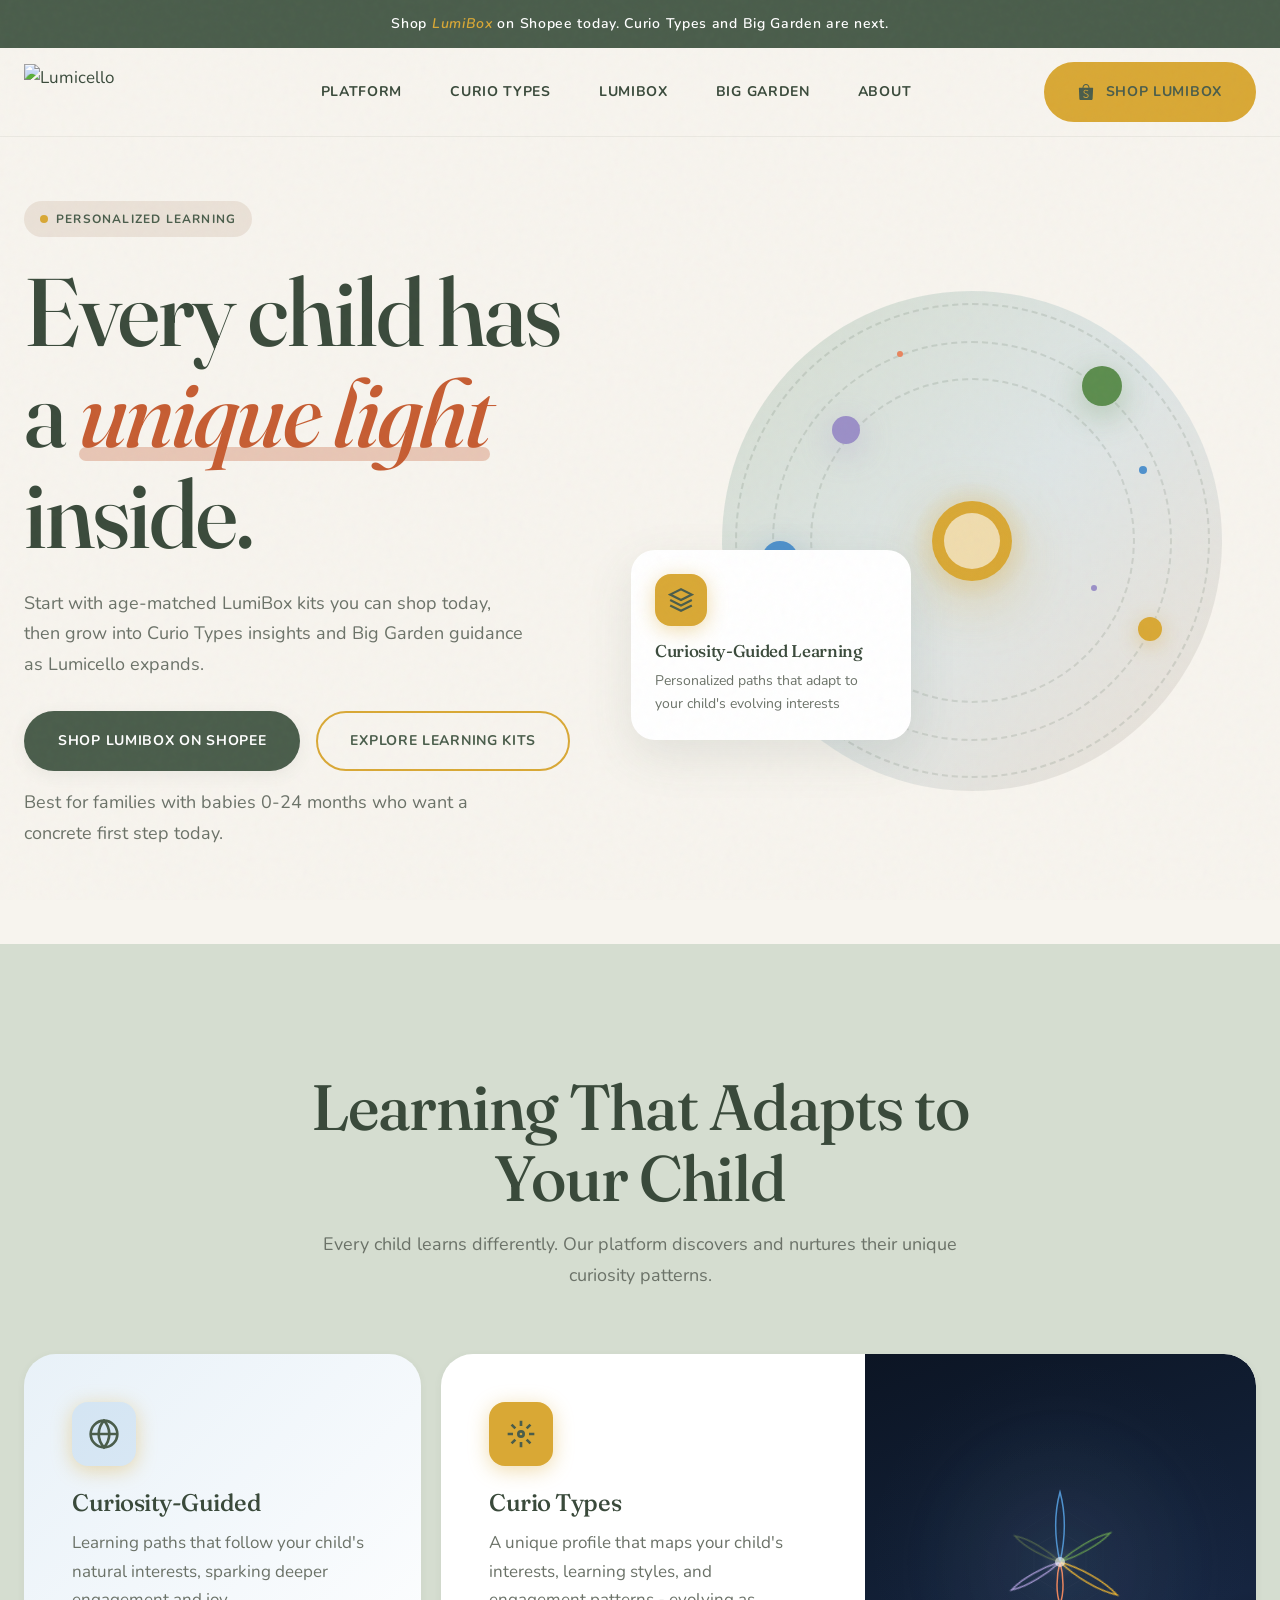
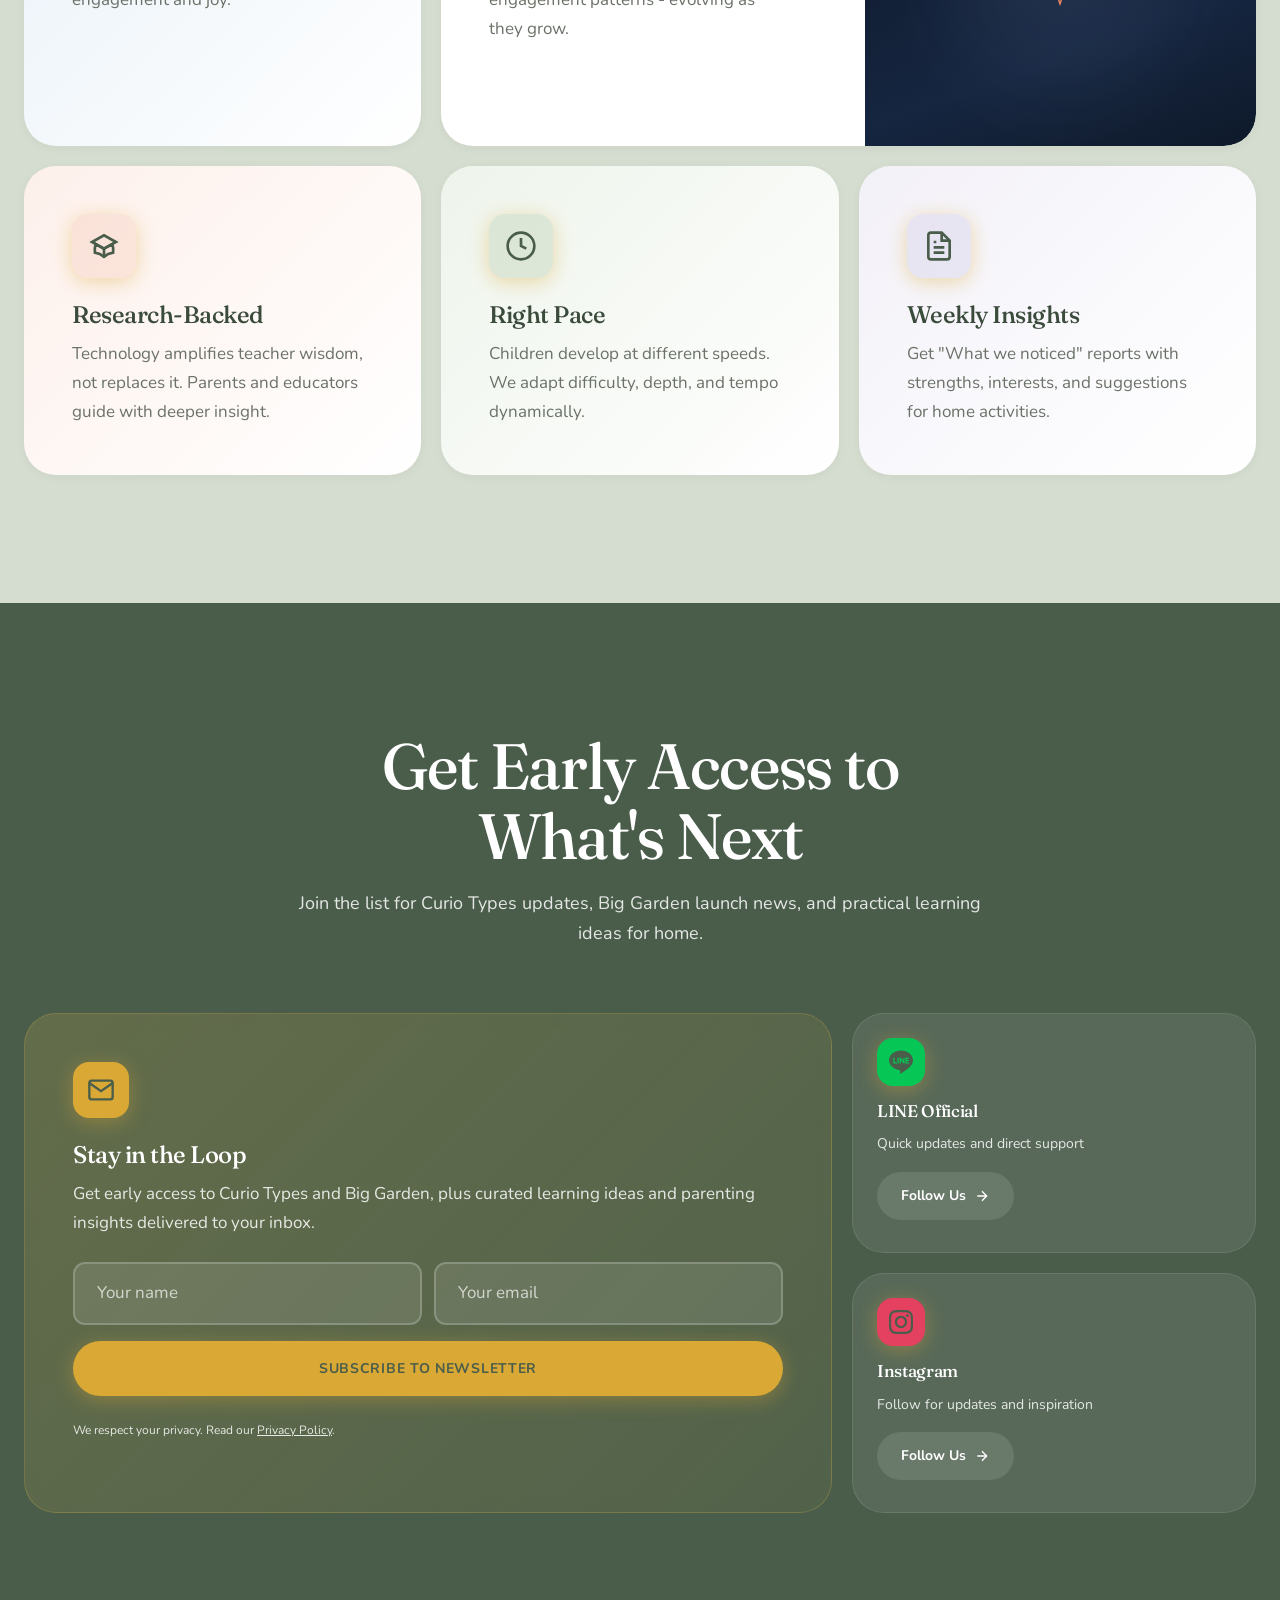
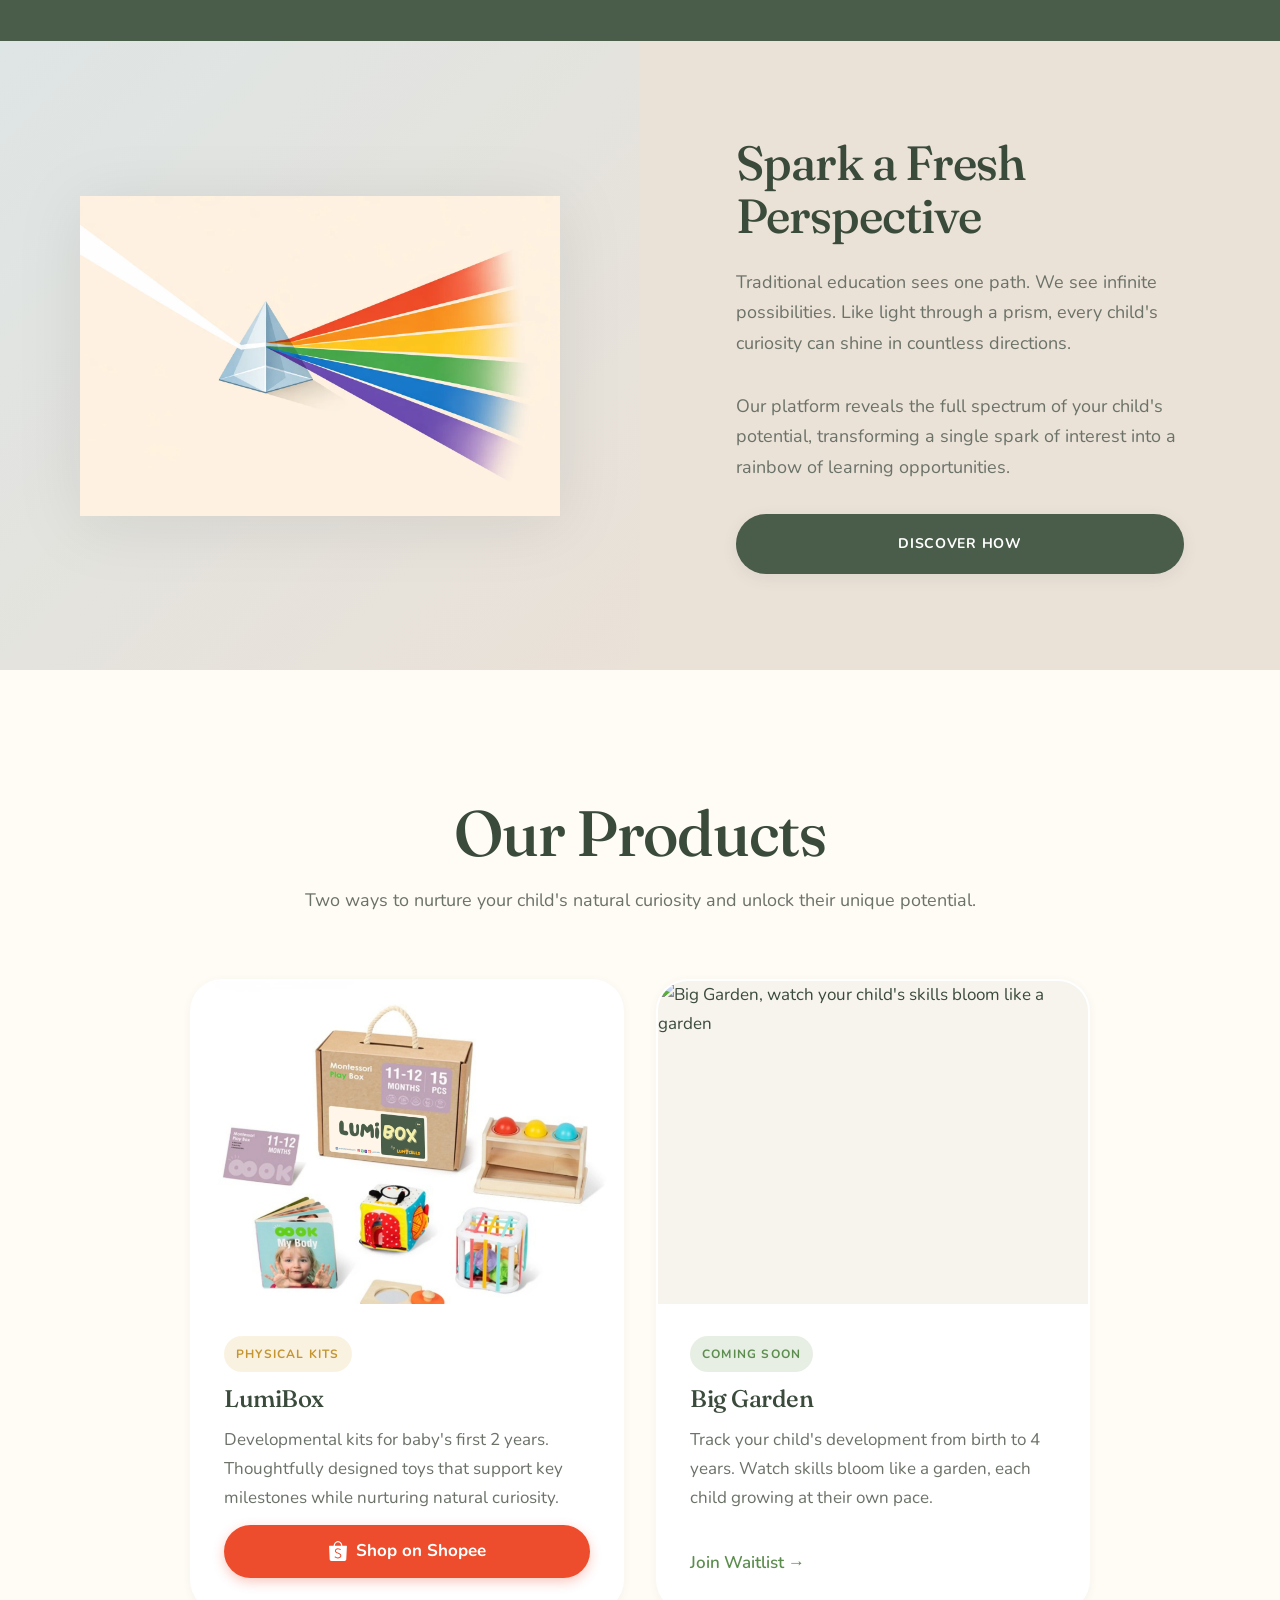
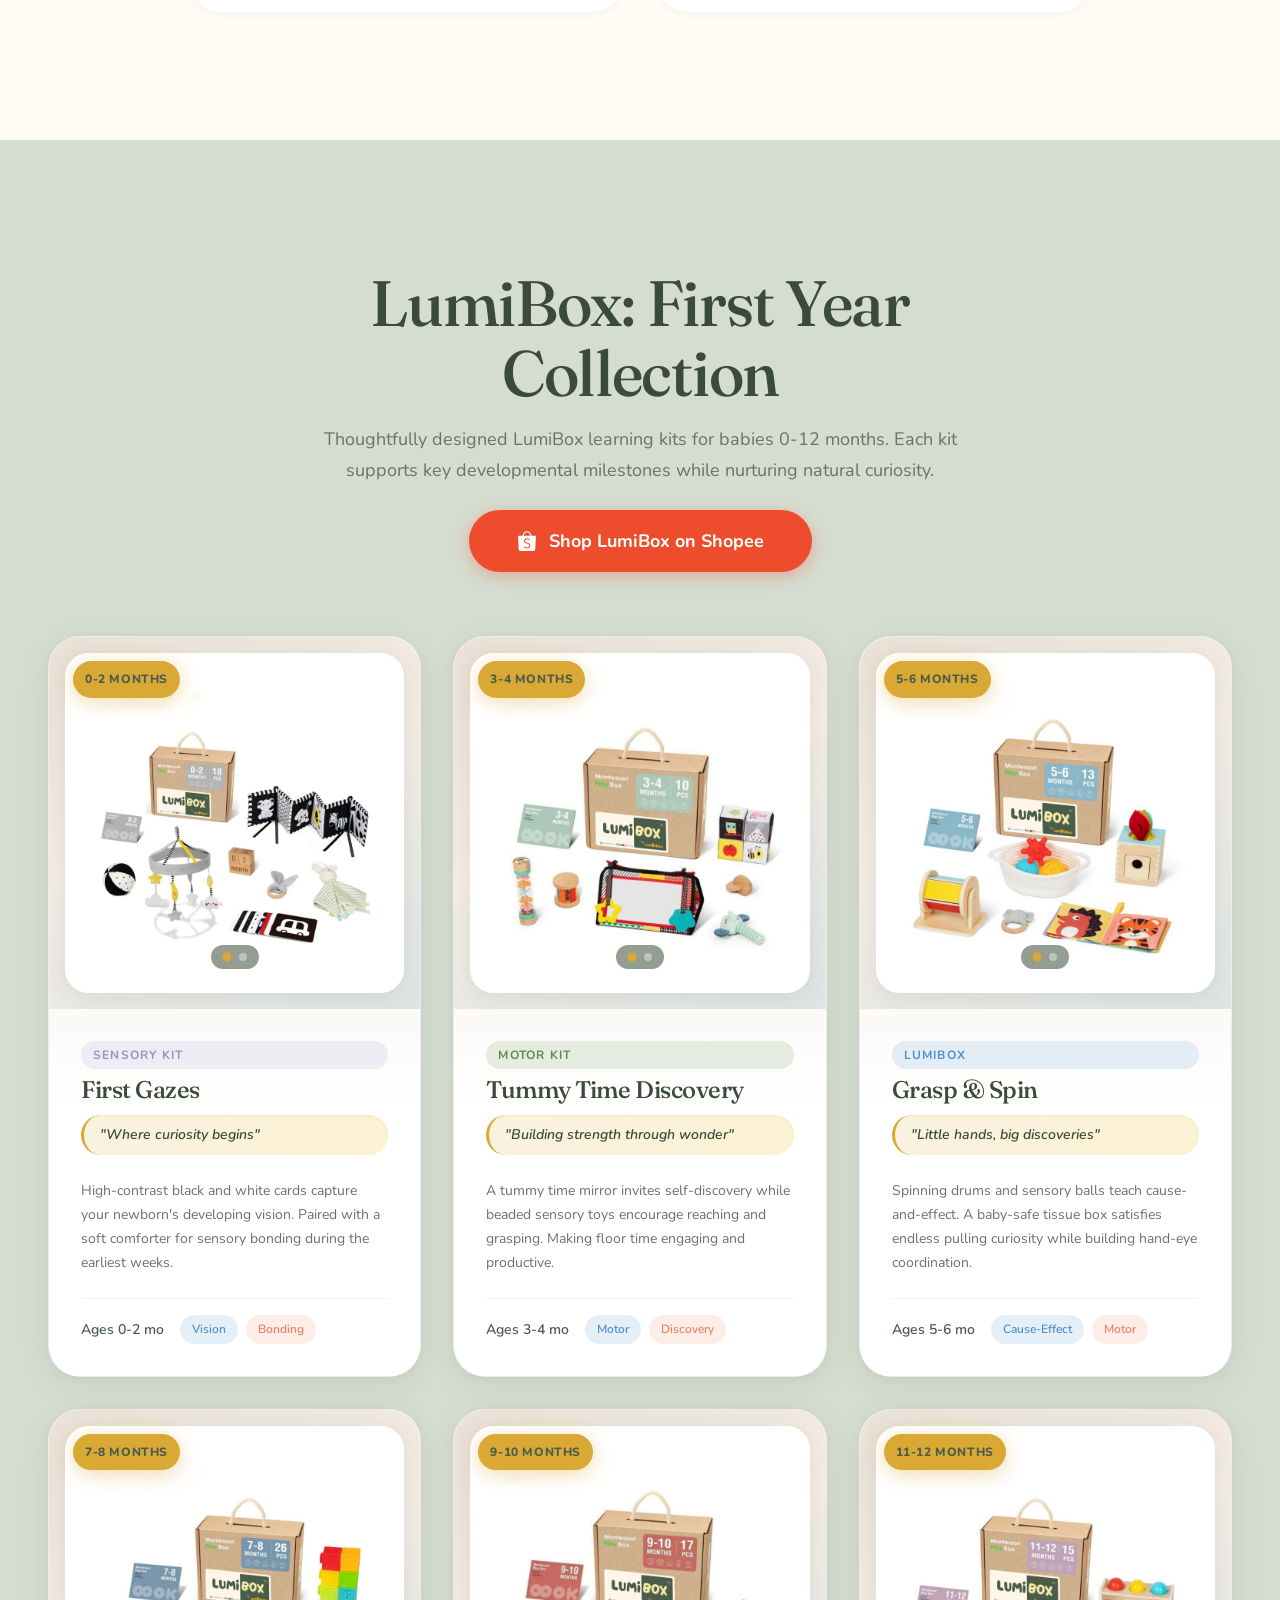
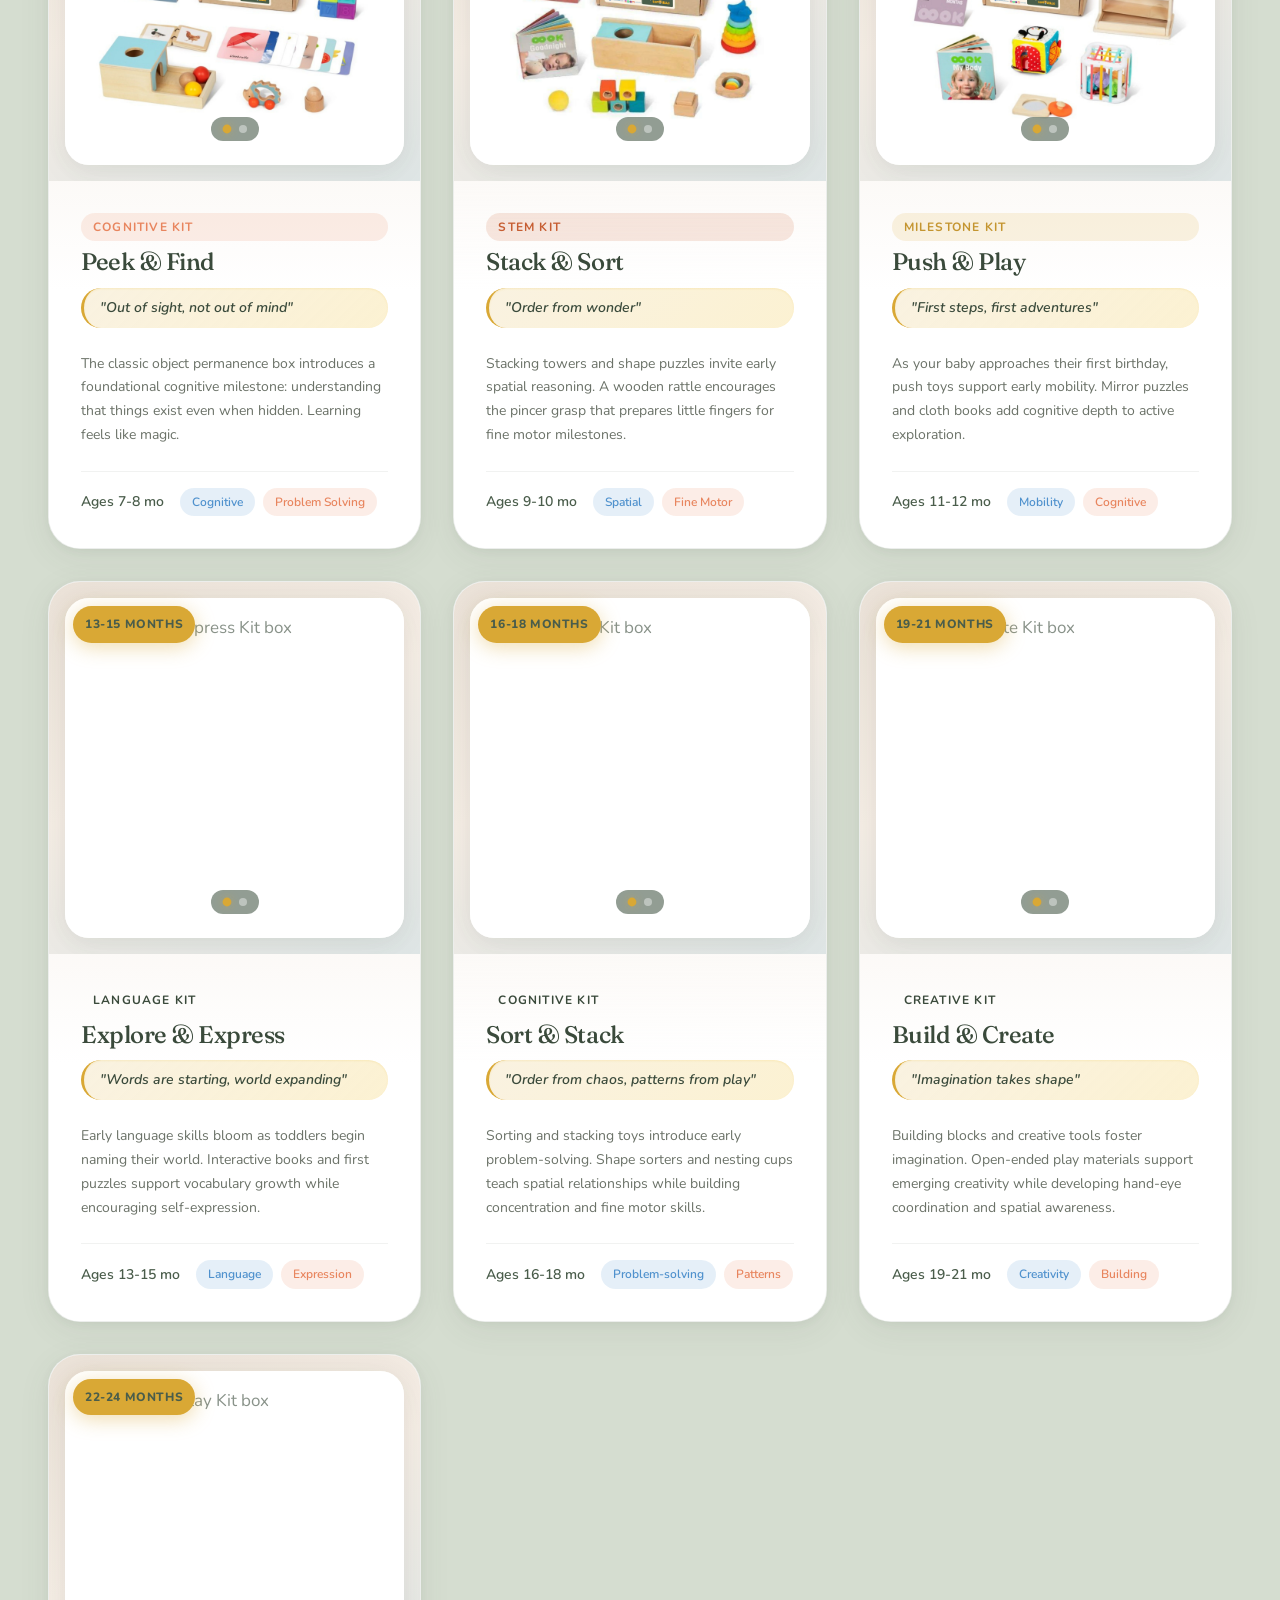
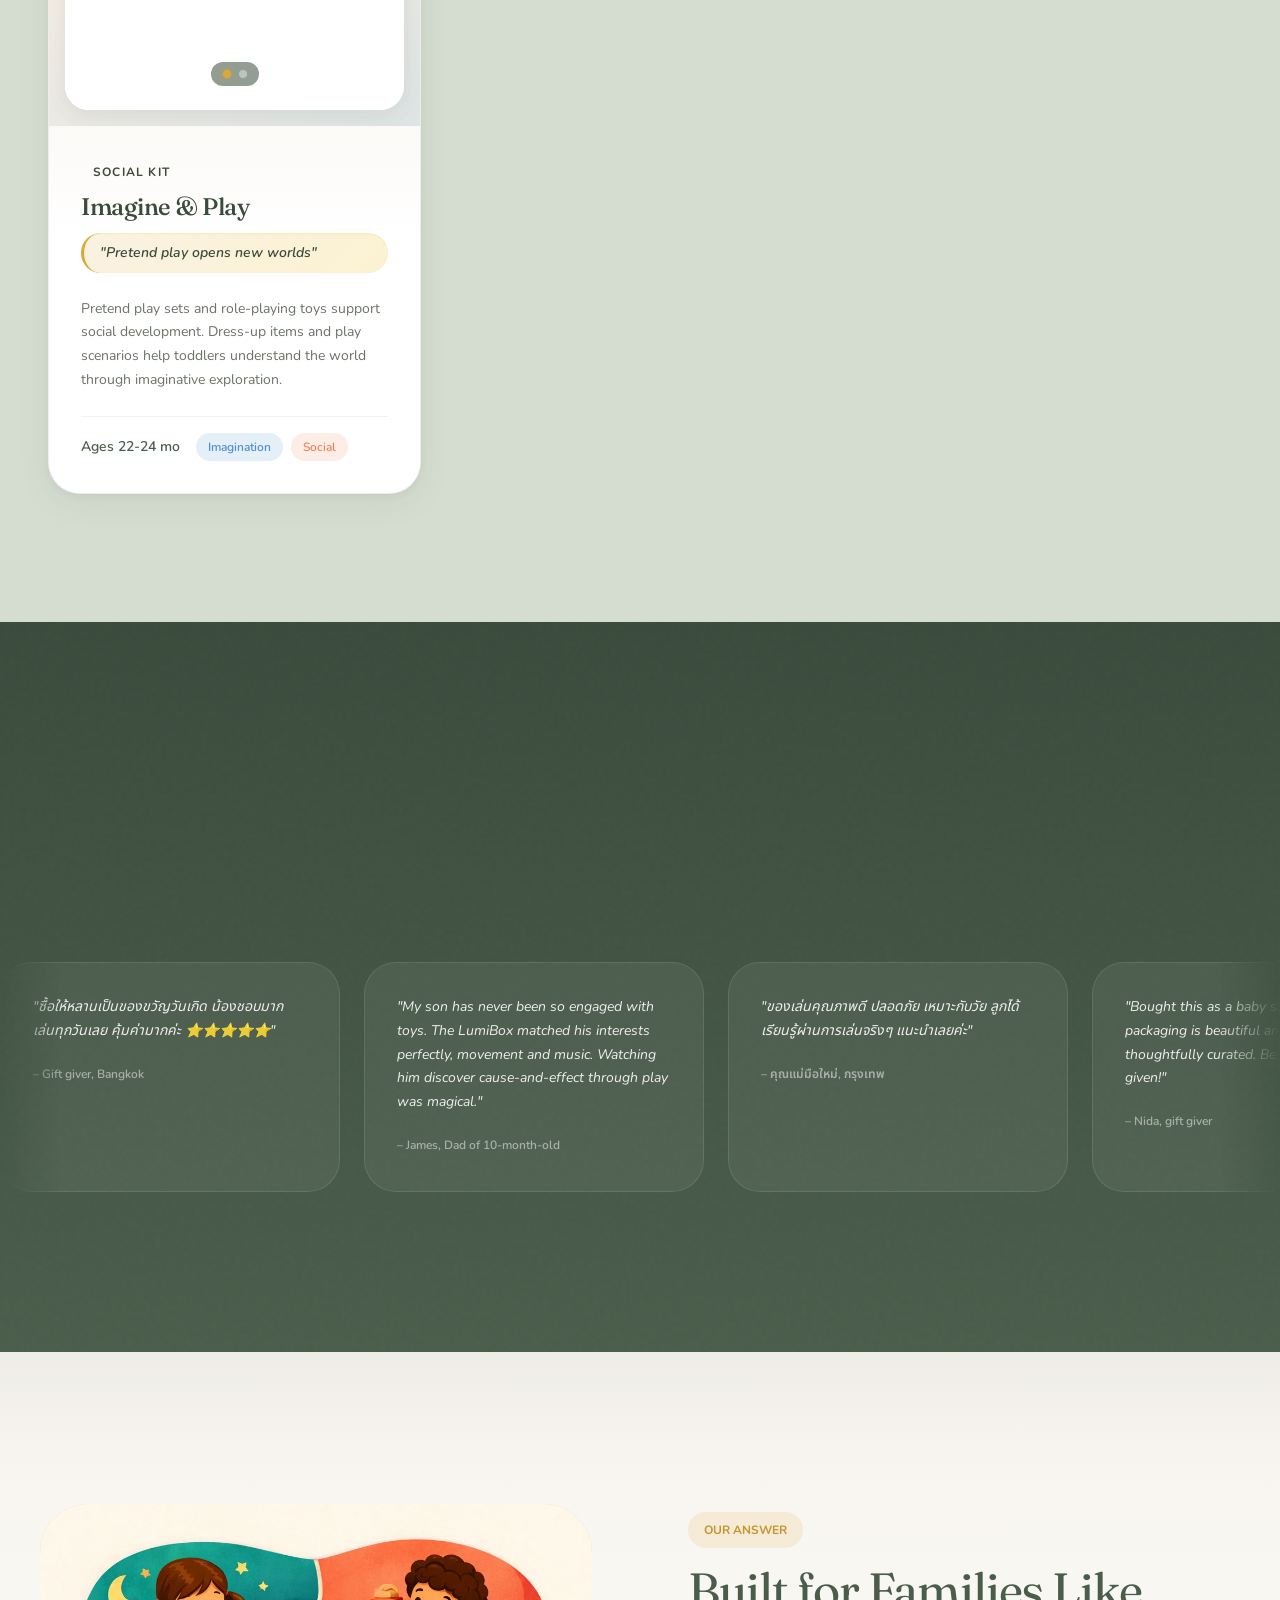
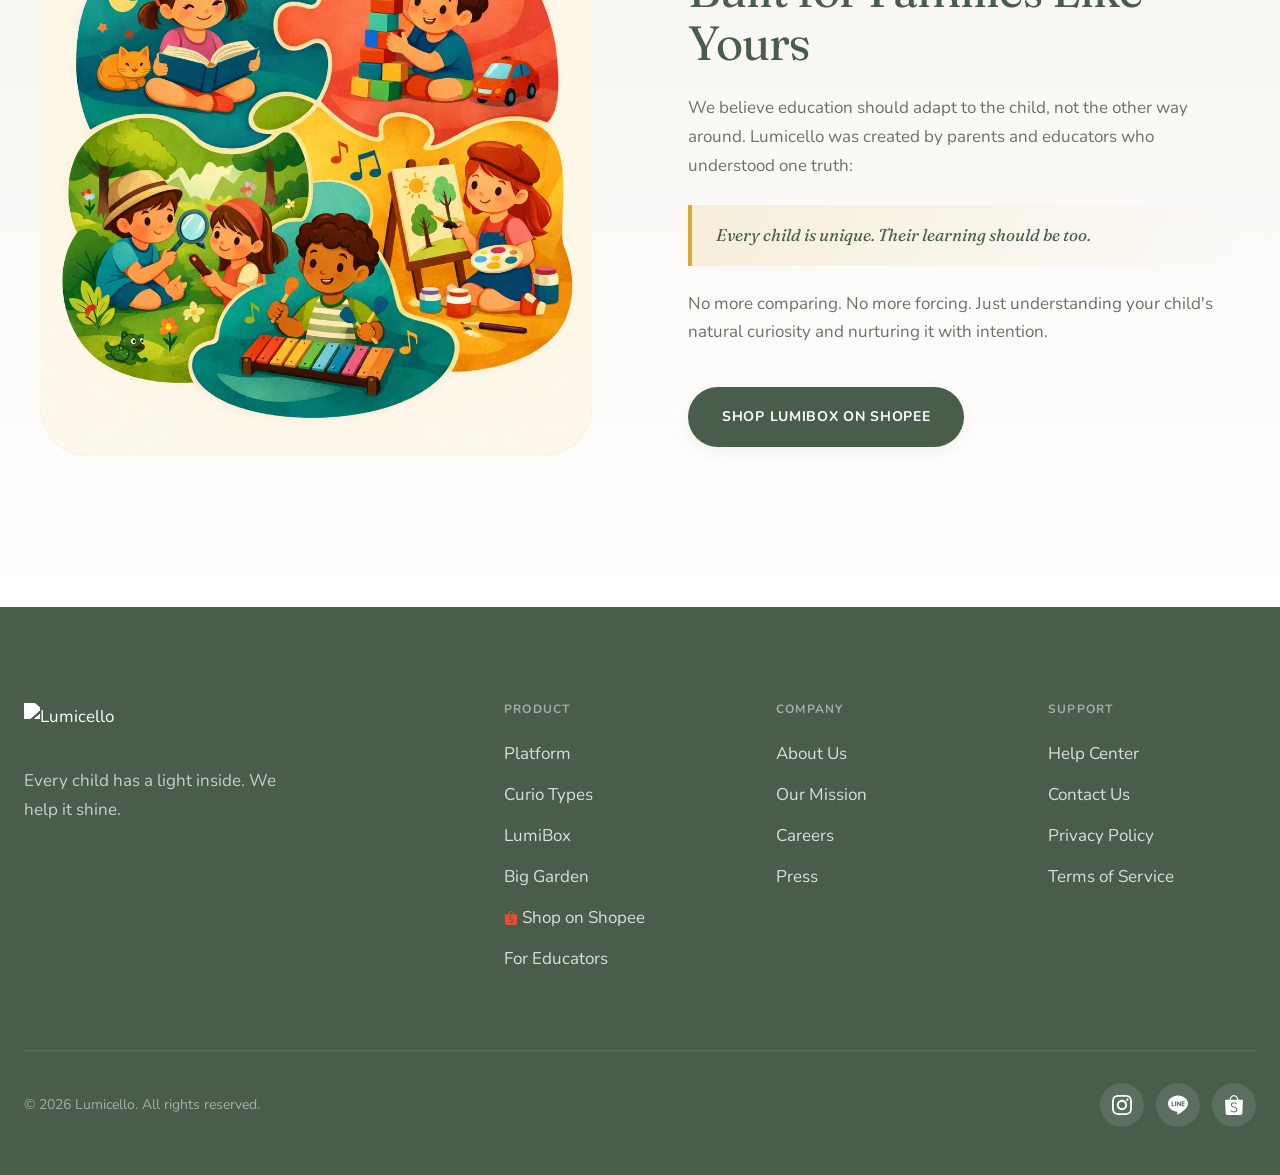
==== commit 5b77a4c2: "Prioritize LumiBox as homepage primary CTA" ====
--- a/index.html
+++ b/index.html
@@ -297,7 +297,7 @@
 <body>
     <!-- Announcement Bar -->
     <div class="announcement-bar">
-        Discover your child's <span>Curio Types</span> - Join our community today!
+        Shop <span>LumiBox</span> on Shopee today. Curio Types and Big Garden are next.
     </div>
 
     <!-- Navigation (Shared Component) -->
@@ -309,11 +309,12 @@
             <div class="hero-content">
                 <div class="hero-badge">Personalized Learning</div>
                 <h1>Every child has a <span>unique light</span> inside.</h1>
-                <p>Lumicello's personalized learning platform and hands-on LumiBox learning kits help that light shine brighter through curiosity-driven discovery.</p>
+                <p>Start with age-matched LumiBox kits you can shop today, then grow into Curio Types insights and Big Garden guidance as Lumicello expands.</p>
                 <div class="hero-buttons">
-                    <a href="#community" class="btn btn-primary">Join Our Community</a>
-                    <a href="#kits" class="btn btn-secondary">Explore Our Learning Kits</a>
-                </div>
+                    <a href="https://shopee.co.th/lumicello" target="_blank" rel="noopener" class="btn btn-primary">Shop LumiBox on Shopee</a>
+                    <a href="#kits" class="btn btn-secondary">Explore Learning Kits</a>
+                </div>
+                <p class="hero-supporting-note">Best for families with babies 0-24 months who want a concrete first step today.</p>
             </div>
 
             <div class="hero-visual">
@@ -562,8 +563,8 @@
     <section class="community-section" id="community">
         <div class="community-container">
             <div class="section-header reveal">
-                <h2>Join Our Growing Community</h2>
-                <p>Connect with parents who believe in nurturing every child's unique potential.</p>
+                <h2>Get Early Access to What's Next</h2>
+                <p>Join the list for Curio Types updates, Big Garden launch news, and practical learning ideas for home.</p>
             </div>
 
             <div class="community-grid reveal">
@@ -576,7 +577,7 @@
                         </svg>
                     </div>
                     <h3>Stay in the Loop</h3>
-                    <p>Get curated learning ideas, early access to new kits, and parenting insights delivered to your inbox.</p>
+                    <p>Get early access to Curio Types and Big Garden, plus curated learning ideas and parenting insights delivered to your inbox.</p>
 
                     <form action="https://app.kit.com/forms/8398985/subscriptions" method="post" class="newsletter-form">
                         <div class="form-row">
@@ -1159,7 +1160,7 @@
                 <p>We believe education should adapt to the child, not the other way around. Lumicello was created by parents and educators who understood one truth:</p>
                 <p class="solution-highlight">Every child is unique. Their learning should be too.</p>
                 <p>No more comparing. No more forcing. Just understanding your child's natural curiosity and nurturing it with intention.</p>
-                <a href="#community" class="btn btn-primary">Join Our Community</a>
+                <a href="https://shopee.co.th/lumicello" target="_blank" rel="noopener" class="btn btn-primary">Shop LumiBox on Shopee</a>
             </div>
         </div>
     </section>
--- a/css/style.css
+++ b/css/style.css
@@ -583,6 +583,14 @@
     animation: fade-up var(--duration-slower) var(--ease-out) var(--stagger-4) both;
 }
 
+.hero-supporting-note {
+    margin-top: var(--space-md);
+    max-width: 34rem;
+    font-size: var(--text-small);
+    color: var(--color-text-secondary);
+    animation: fade-up var(--duration-slower) var(--ease-out) var(--stagger-5) both;
+}
+
 /* Hero Visual - Constellation */
 .hero-visual {
     position: relative;
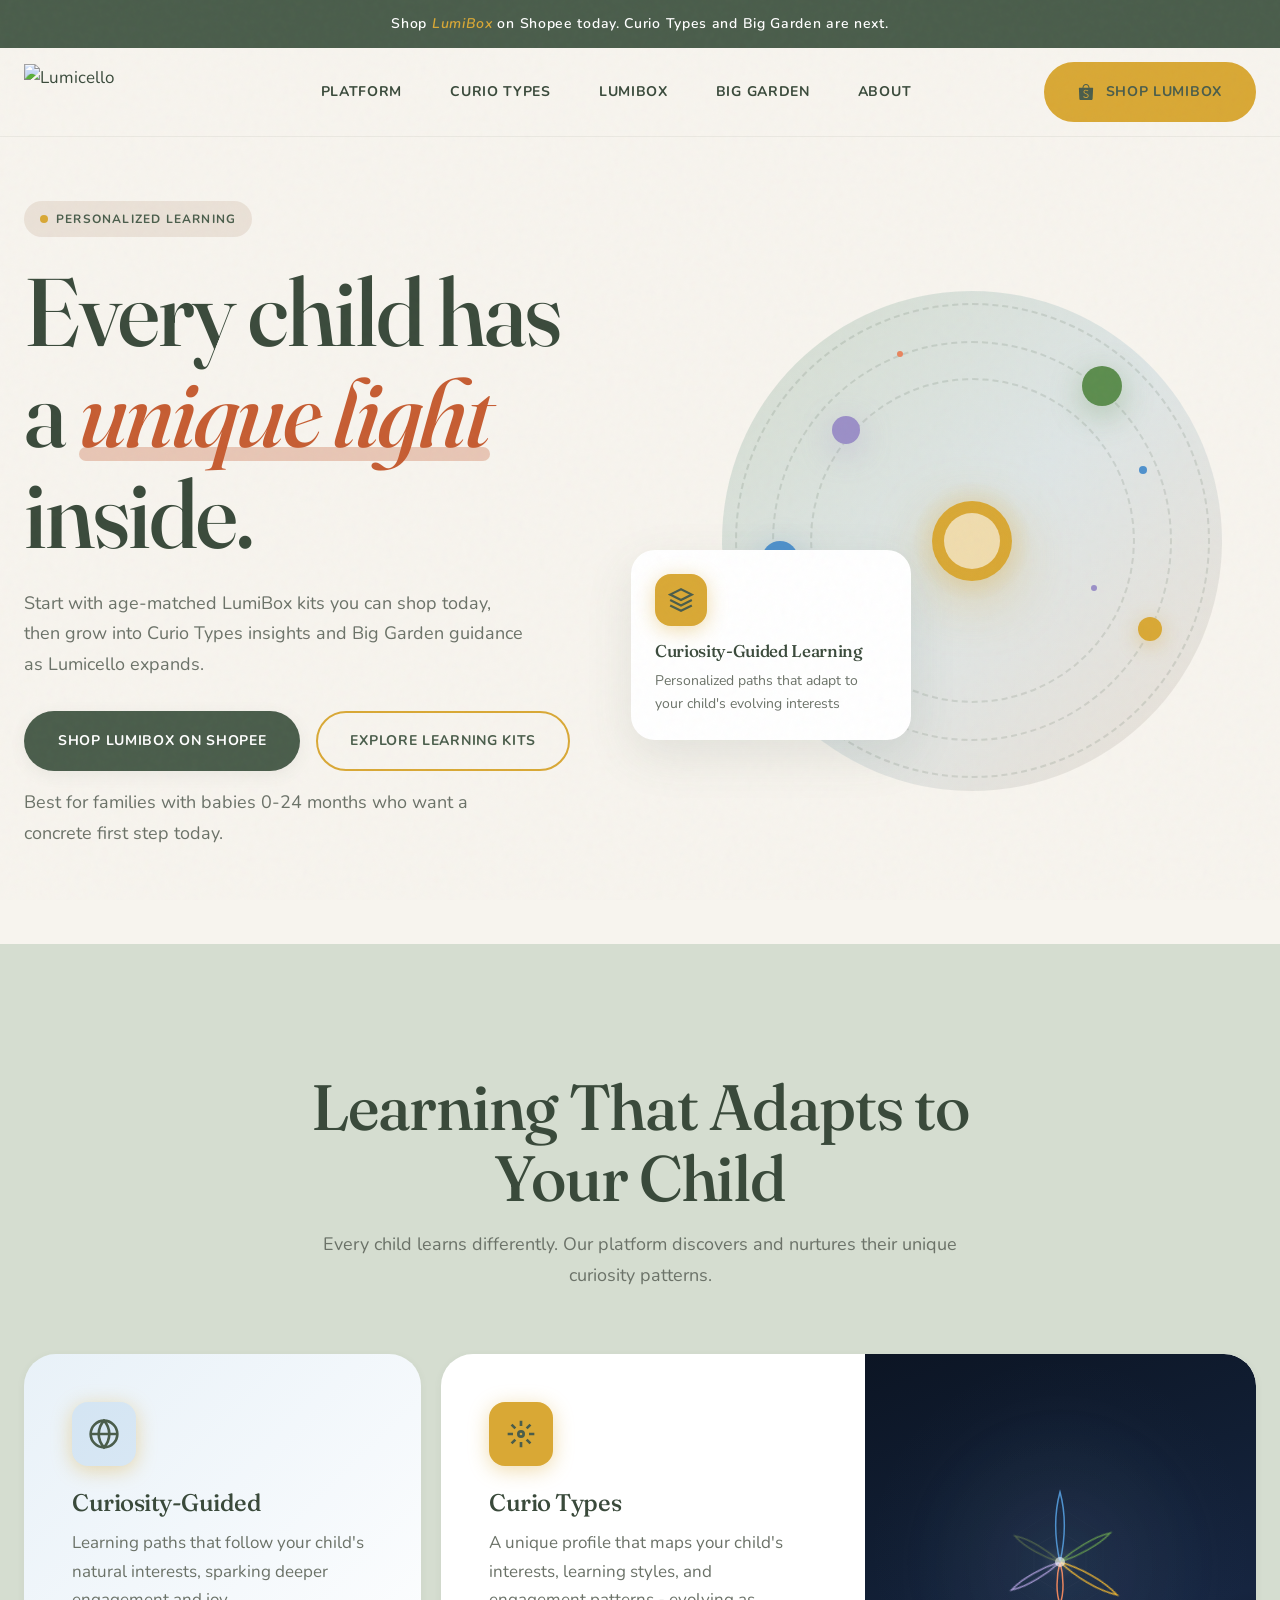
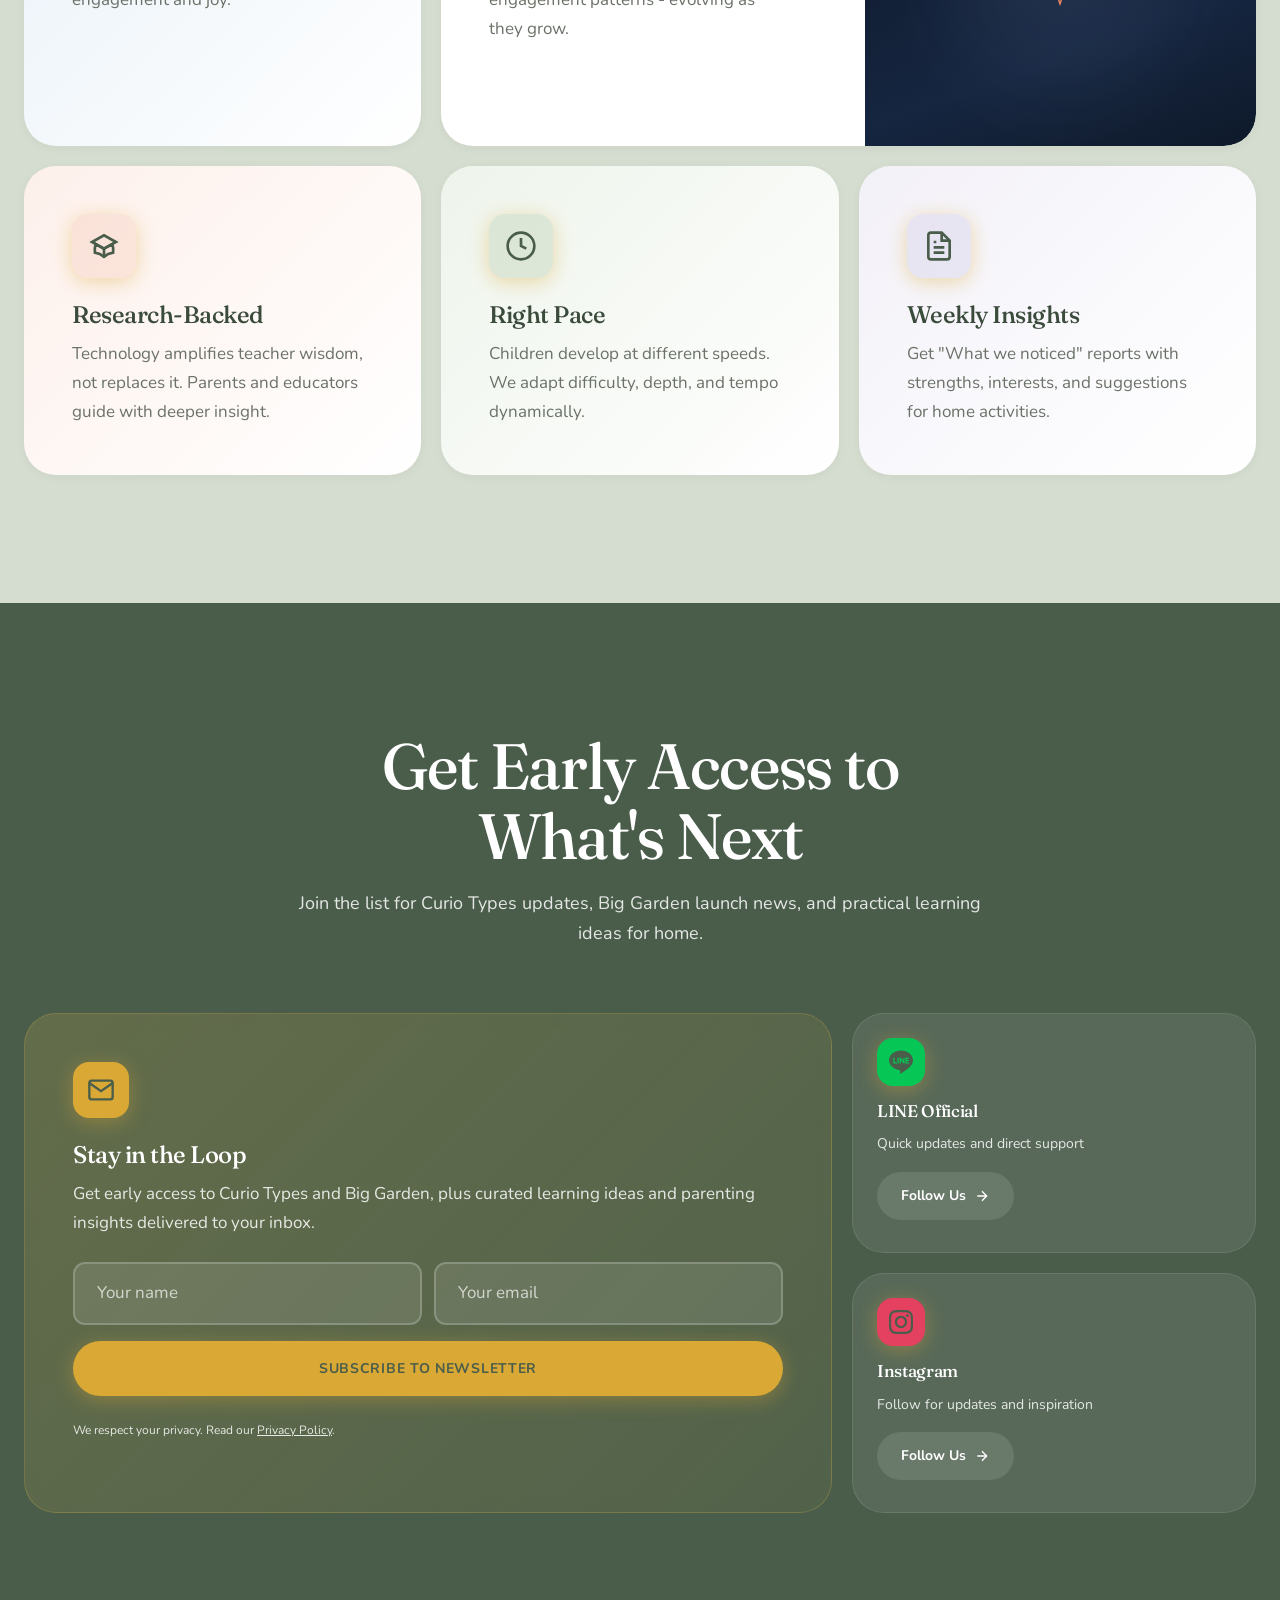
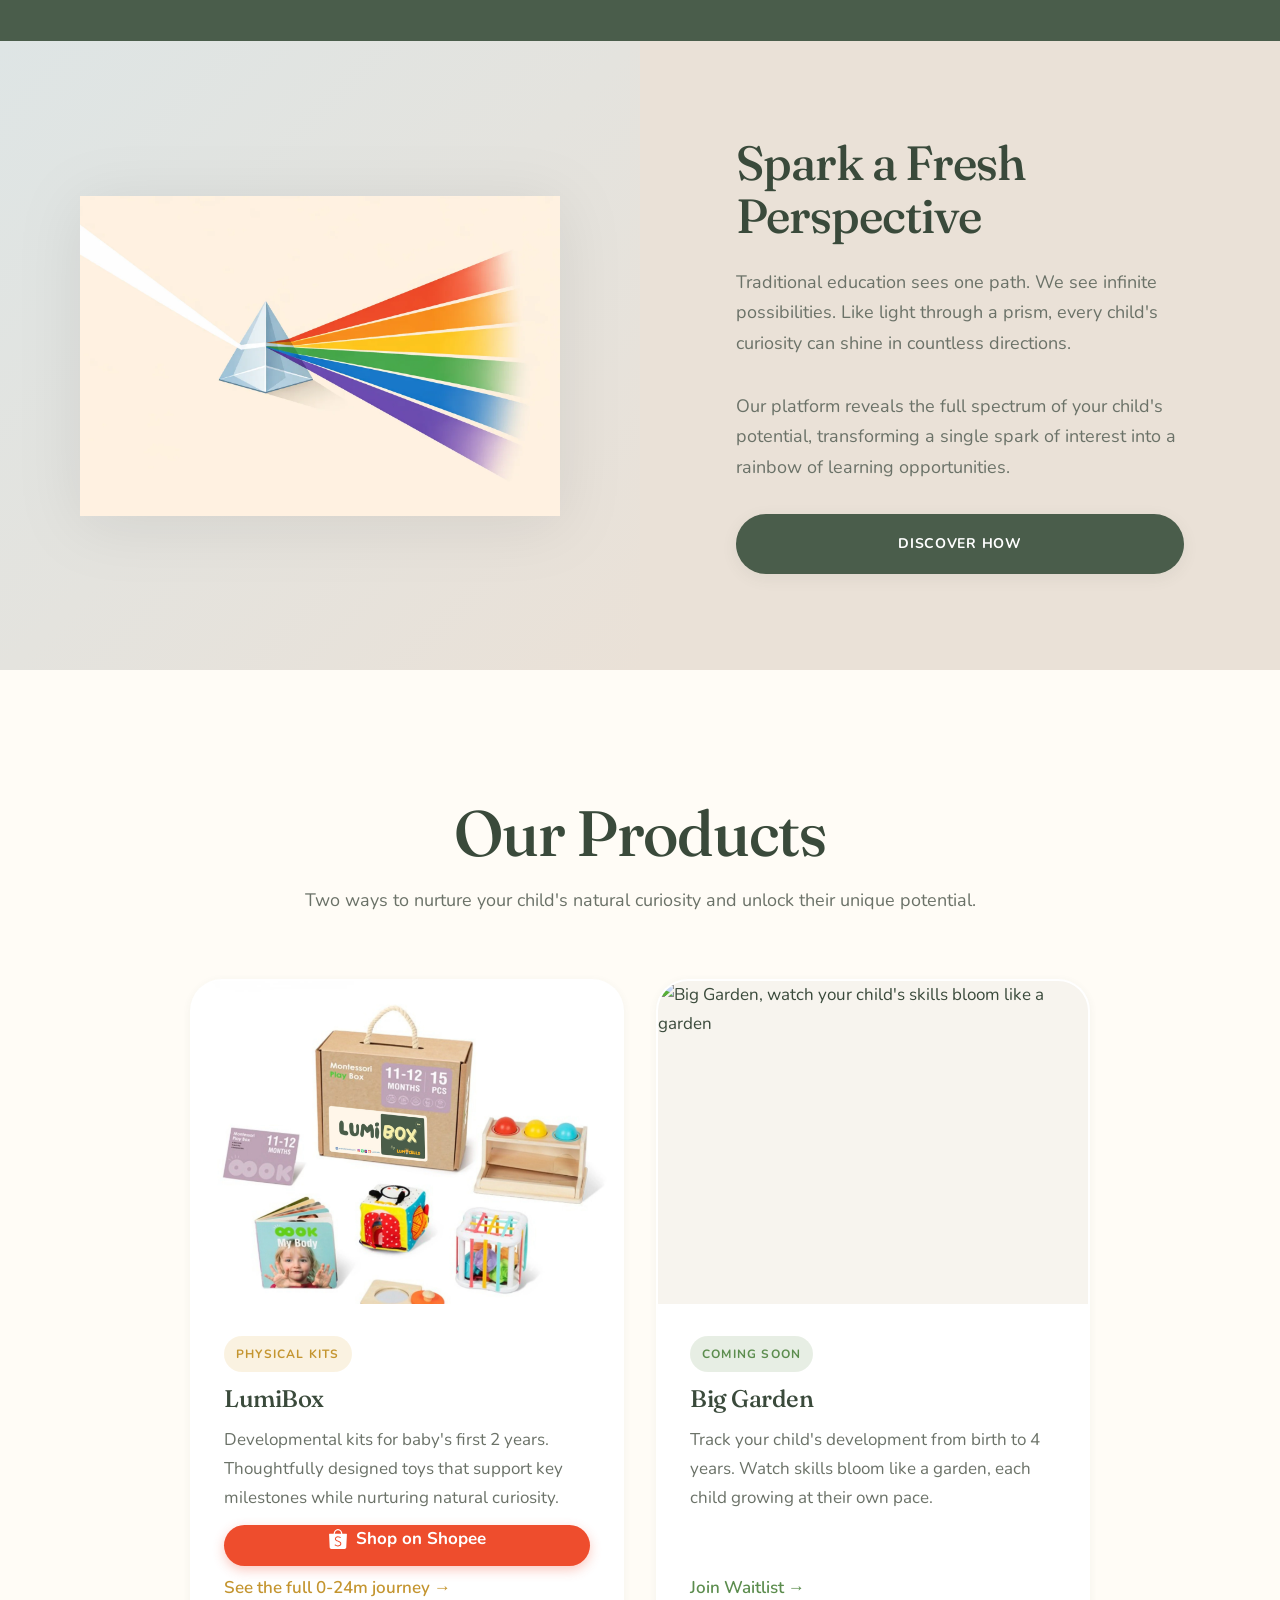
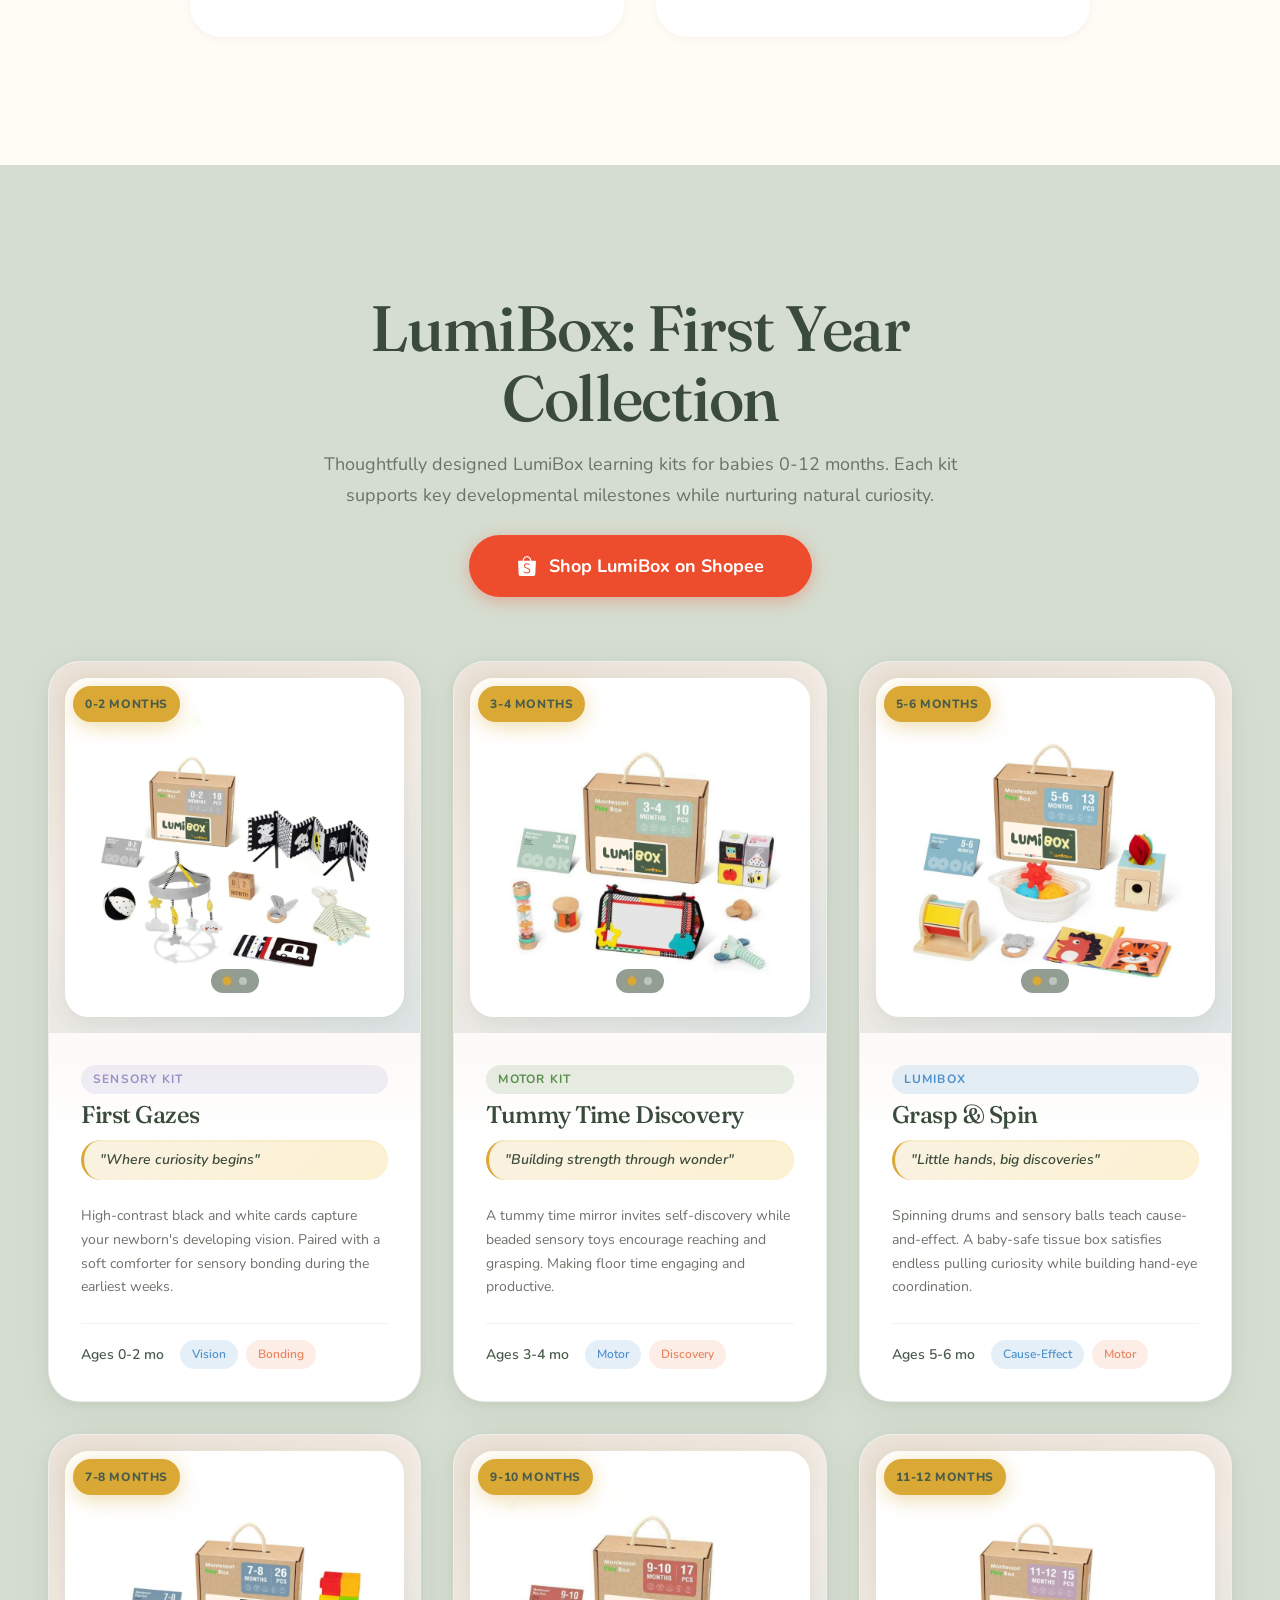
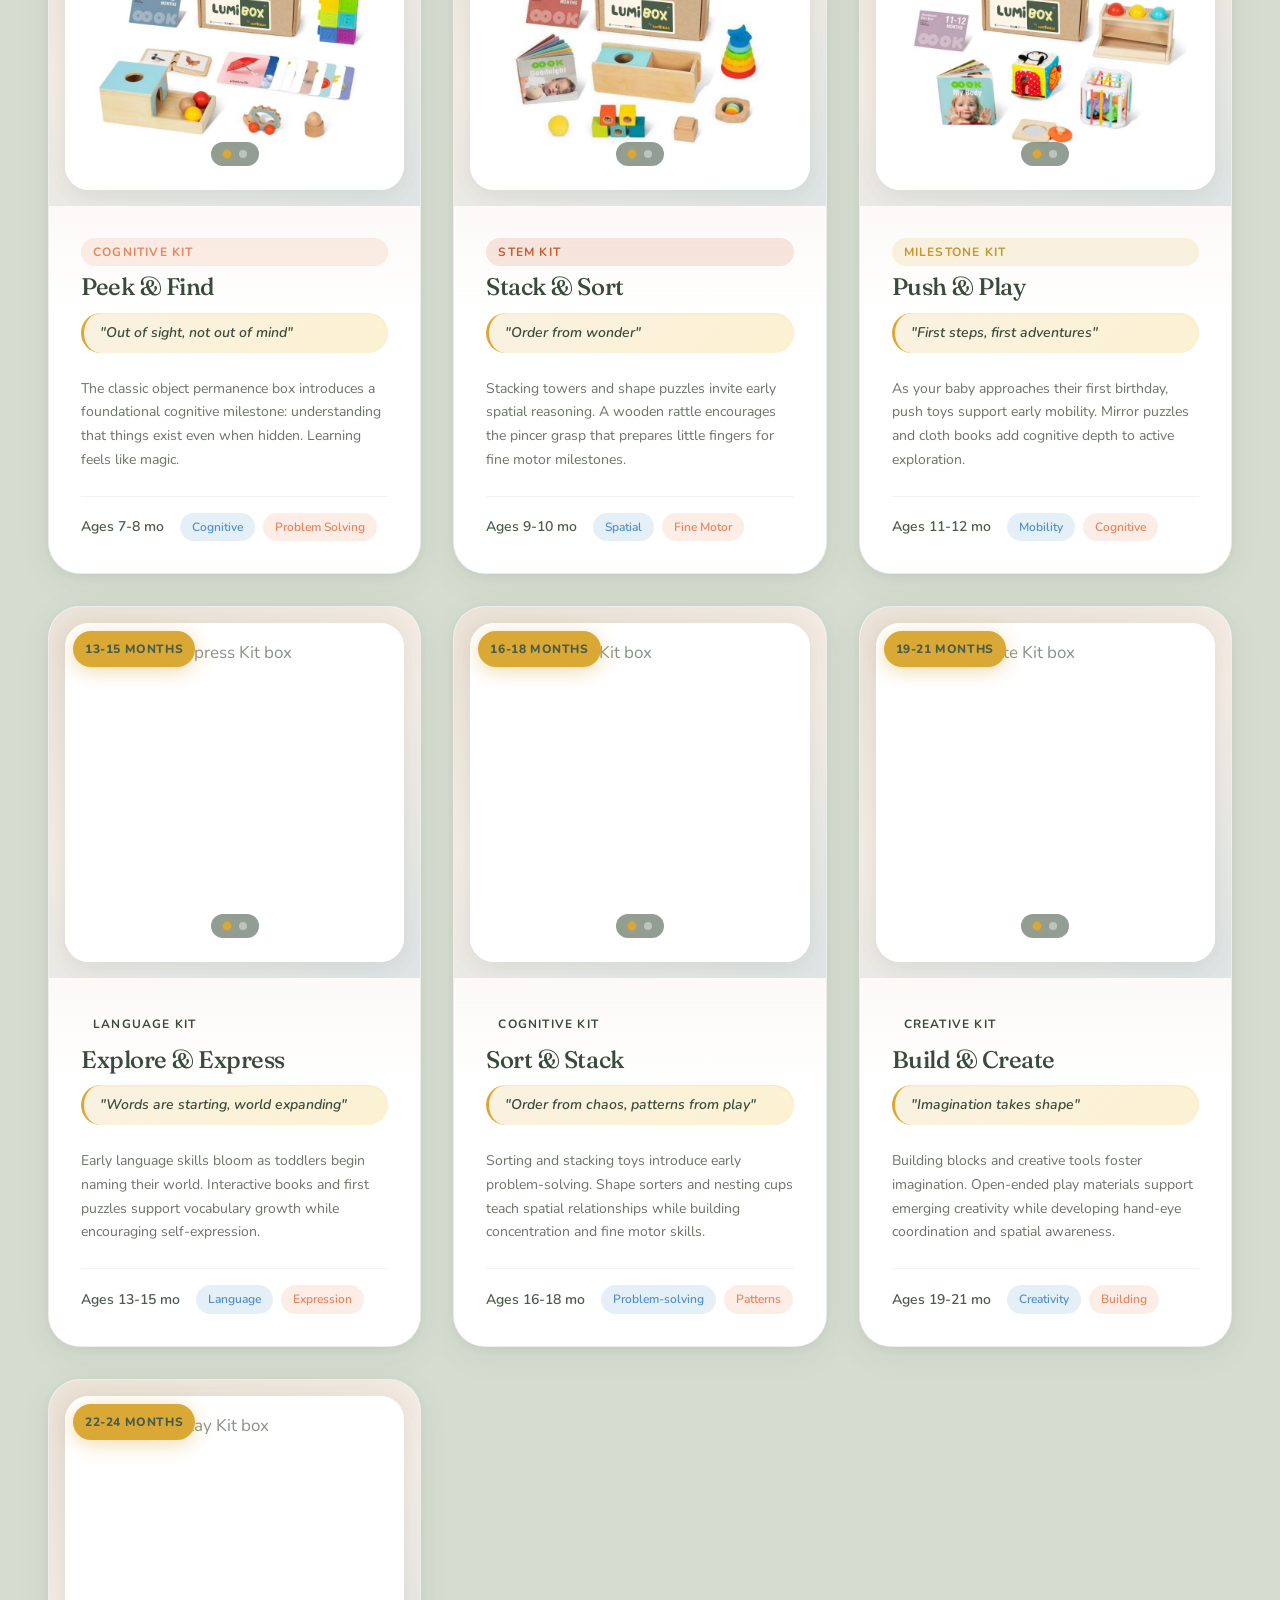
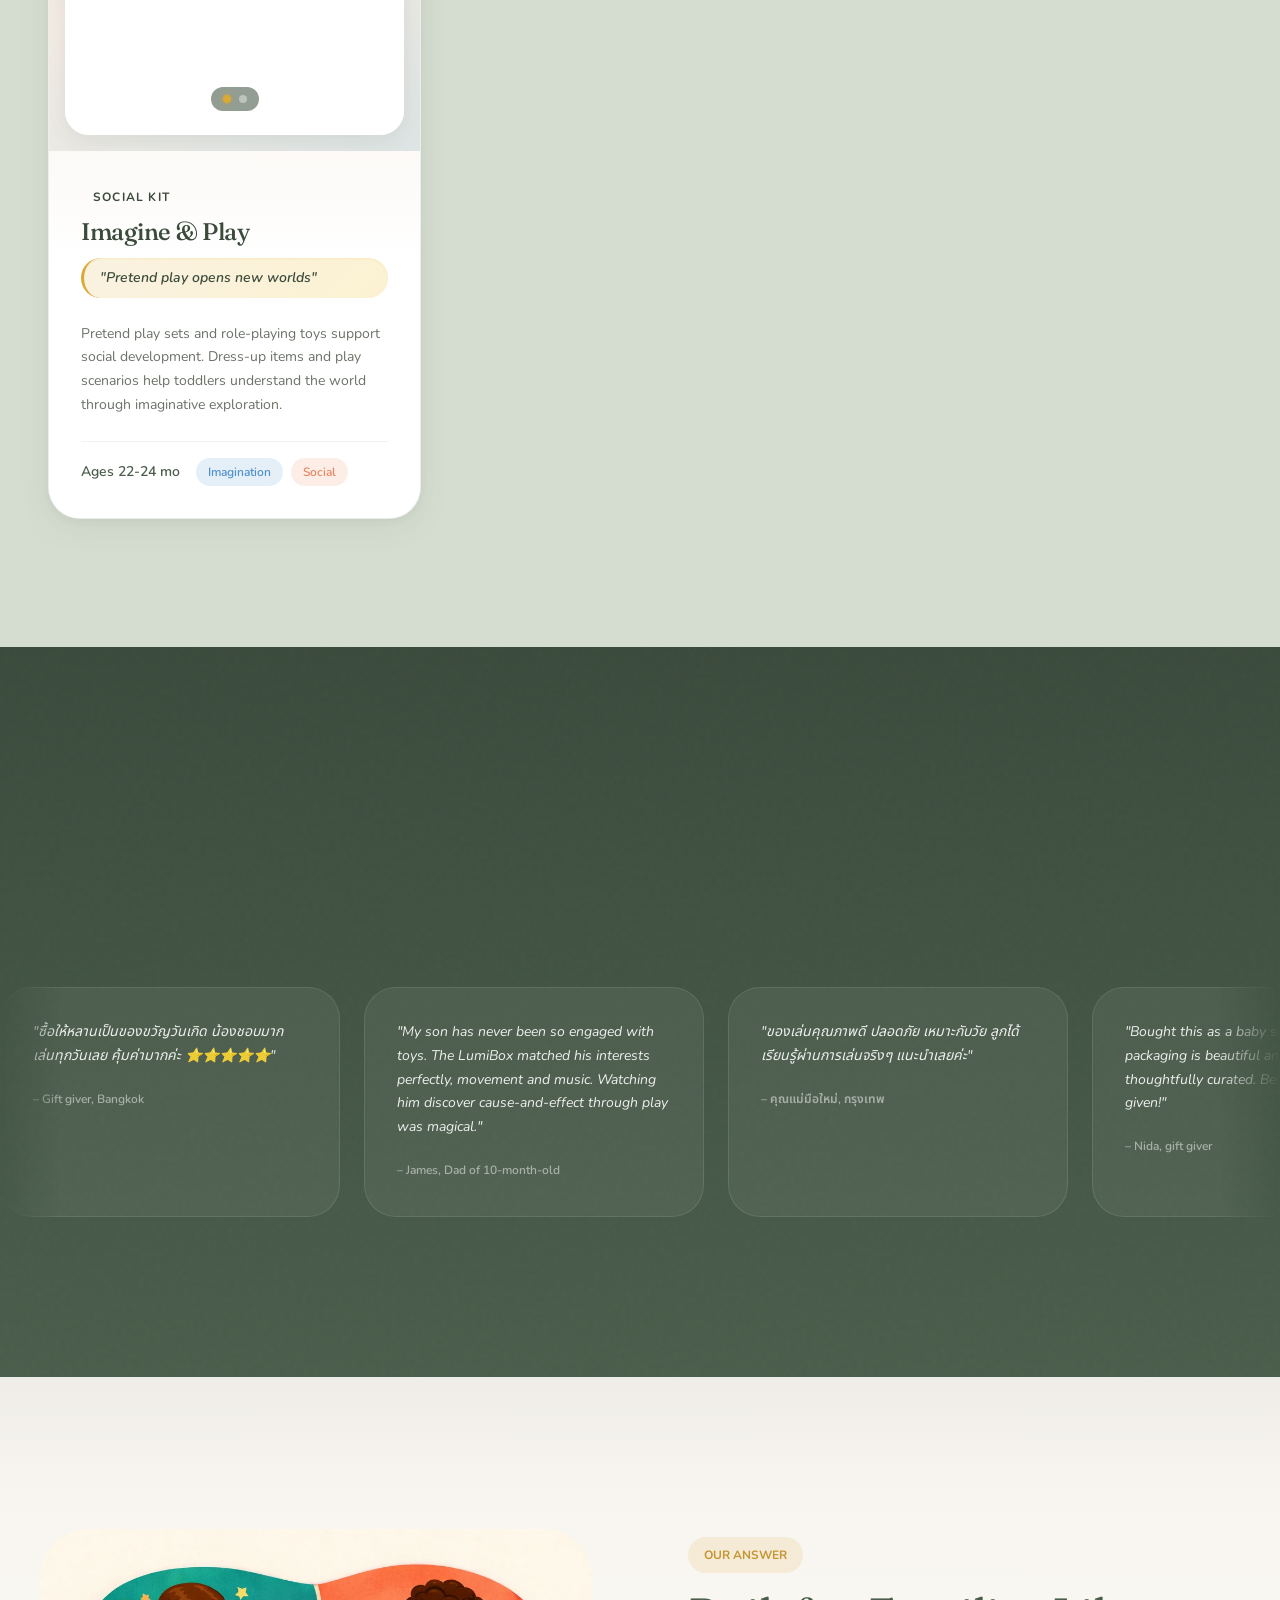
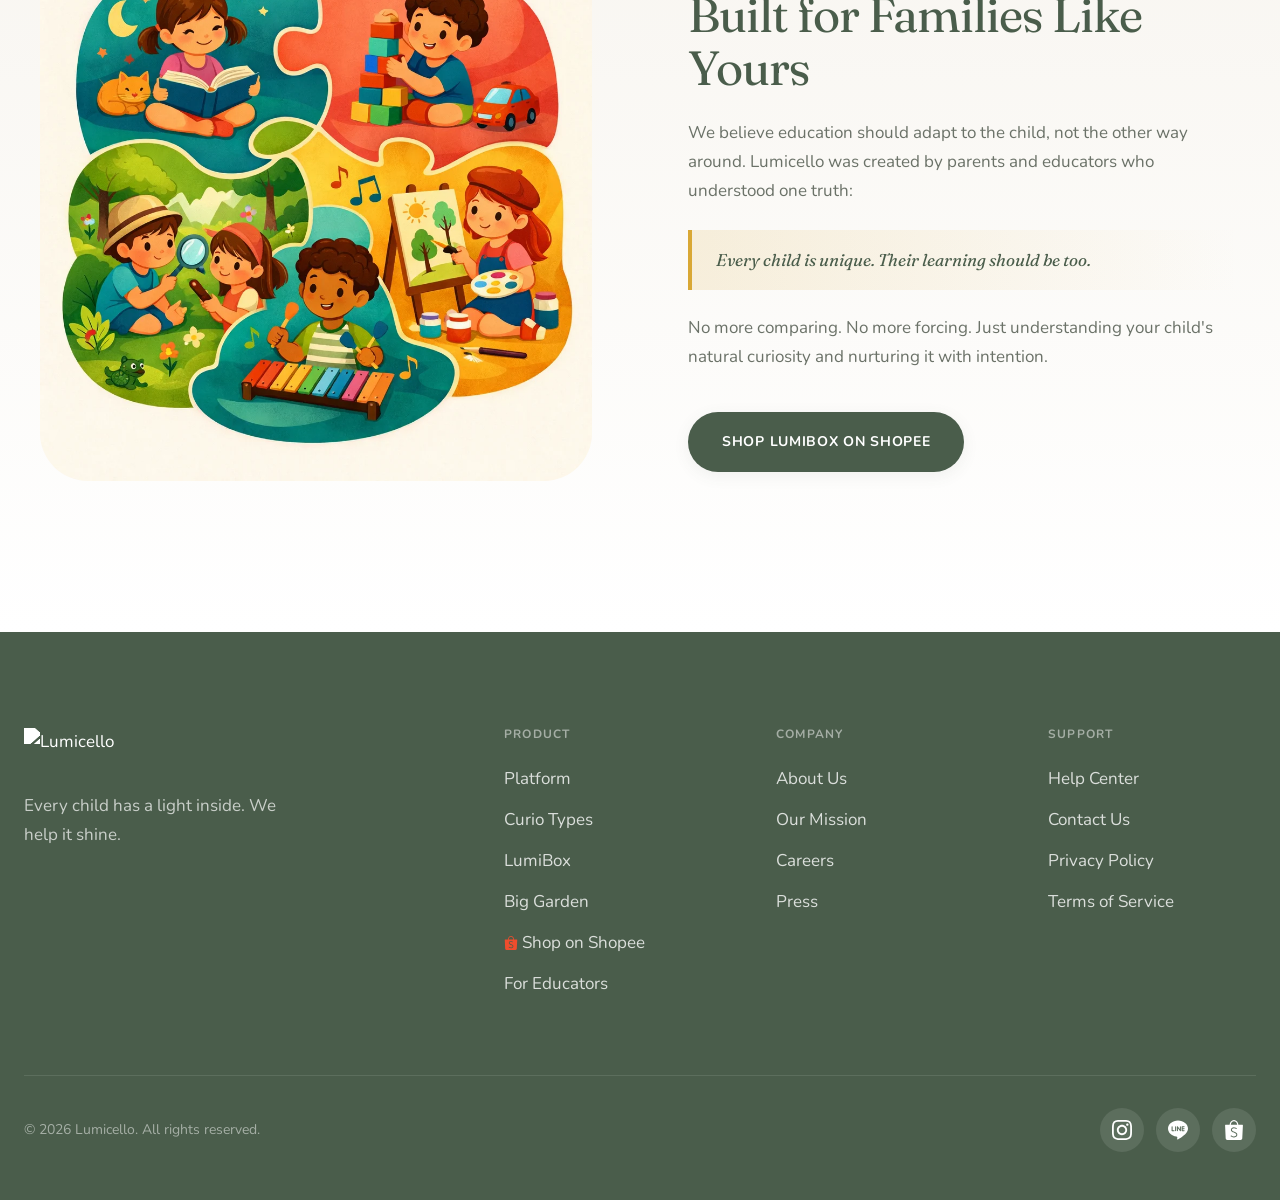
==== commit 2dfc96a1: "Fix LumiBox landing page deployment path" ====
--- a/index.html
+++ b/index.html
@@ -675,10 +675,13 @@
                         <span class="product-card__badge">Physical Kits</span>
                         <h3 class="product-card__title">LumiBox</h3>
                         <p class="product-card__tagline">Developmental kits for baby's first 2 years. Thoughtfully designed toys that support key milestones while nurturing natural curiosity.</p>
-                        <a href="https://shopee.co.th/lumicello" target="_blank" rel="noopener" class="product-card__cta product-card__cta--shopee">
-                            <svg viewBox="0 0 24 24" width="18" height="18" class="shopee-icon" fill="white"><path d="M15.9414 17.9633c.229-1.879-.981-3.077-4.1758-4.0969-1.548-.528-2.277-1.22-2.26-2.1719.065-1.056 1.048-1.825 2.352-1.85a5.2898 5.2898 0 0 1 2.8838.89c.116.072.197.06.263-.039.09-.145.315-.494.39-.62.051-.081.061-.187-.068-.281-.185-.1369-.704-.4149-.983-.5319a6.4697 6.4697 0 0 0-2.5118-.514c-1.909.008-3.4129 1.215-3.5389 2.826-.082 1.1629.494 2.1078 1.73 2.8278.262.152 1.6799.716 2.2438.892 1.774.552 2.695 1.5419 2.478 2.6969-.197 1.047-1.299 1.7239-2.818 1.7439-1.2039-.046-2.2878-.537-3.1278-1.19l-.141-.11c-.104-.08-.218-.075-.287.03-.05.077-.376.547-.458.67-.077.108-.035.168.045.234.35.293.817.613 1.134.775a6.7097 6.7097 0 0 0 2.8289.727 4.9048 4.9048 0 0 0 2.0759-.354c1.095-.465 1.8029-1.394 1.9449-2.554zM11.9986 1.4009c-2.068 0-3.7539 1.95-3.8329 4.3899h7.6657c-.08-2.44-1.765-4.3899-3.8328-4.3899zm7.8516 22.5981-.08.001-15.7843-.002c-1.074-.04-1.863-.91-1.971-1.991l-.01-.195L1.298 6.2858a.459.459 0 0 1 .45-.494h4.9748C6.8448 2.568 9.1607 0 11.9996 0c2.8388 0 5.1537 2.5689 5.2757 5.7898h4.9678a.459.459 0 0 1 .458.483l-.773 15.5883-.007.131c-.094 1.094-.979 1.9769-2.0709 2.0059z"/></svg>
-                            Shop on Shopee
-                        </a>
+                        <div class="product-card__actions">
+                            <a href="https://shopee.co.th/lumicello" target="_blank" rel="noopener" class="product-card__cta product-card__cta--shopee">
+                                <svg viewBox="0 0 24 24" width="18" height="18" class="shopee-icon" fill="white"><path d="M15.9414 17.9633c.229-1.879-.981-3.077-4.1758-4.0969-1.548-.528-2.277-1.22-2.26-2.1719.065-1.056 1.048-1.825 2.352-1.85a5.2898 5.2898 0 0 1 2.8838.89c.116.072.197.06.263-.039.09-.145.315-.494.39-.62.051-.081.061-.187-.068-.281-.185-.1369-.704-.4149-.983-.5319a6.4697 6.4697 0 0 0-2.5118-.514c-1.909.008-3.4129 1.215-3.5389 2.826-.082 1.1629.494 2.1078 1.73 2.8278.262.152 1.6799.716 2.2438.892 1.774.552 2.695 1.5419 2.478 2.6969-.197 1.047-1.299 1.7239-2.818 1.7439-1.2039-.046-2.2878-.537-3.1278-1.19l-.141-.11c-.104-.08-.218-.075-.287.03-.05.077-.376.547-.458.67-.077.108-.035.168.045.234.35.293.817.613 1.134.775a6.7097 6.7097 0 0 0 2.8289.727 4.9048 4.9048 0 0 0 2.0759-.354c1.095-.465 1.8029-1.394 1.9449-2.554zM11.9986 1.4009c-2.068 0-3.7539 1.95-3.8329 4.3899h7.6657c-.08-2.44-1.765-4.3899-3.8328-4.3899zm7.8516 22.5981-.08.001-15.7843-.002c-1.074-.04-1.863-.91-1.971-1.991l-.01-.195L1.298 6.2858a.459.459 0 0 1 .45-.494h4.9748C6.8448 2.568 9.1607 0 11.9996 0c2.8388 0 5.1537 2.5689 5.2757 5.7898h4.9678a.459.459 0 0 1 .458.483l-.773 15.5883-.007.131c-.094 1.094-.979 1.9769-2.0709 2.0059z"/></svg>
+                                Shop on Shopee
+                            </a>
+                            <a href="lumibox.html" class="product-card__cta">See the full 0-24m journey &rarr;</a>
+                        </div>
                     </div>
                 </article>
 
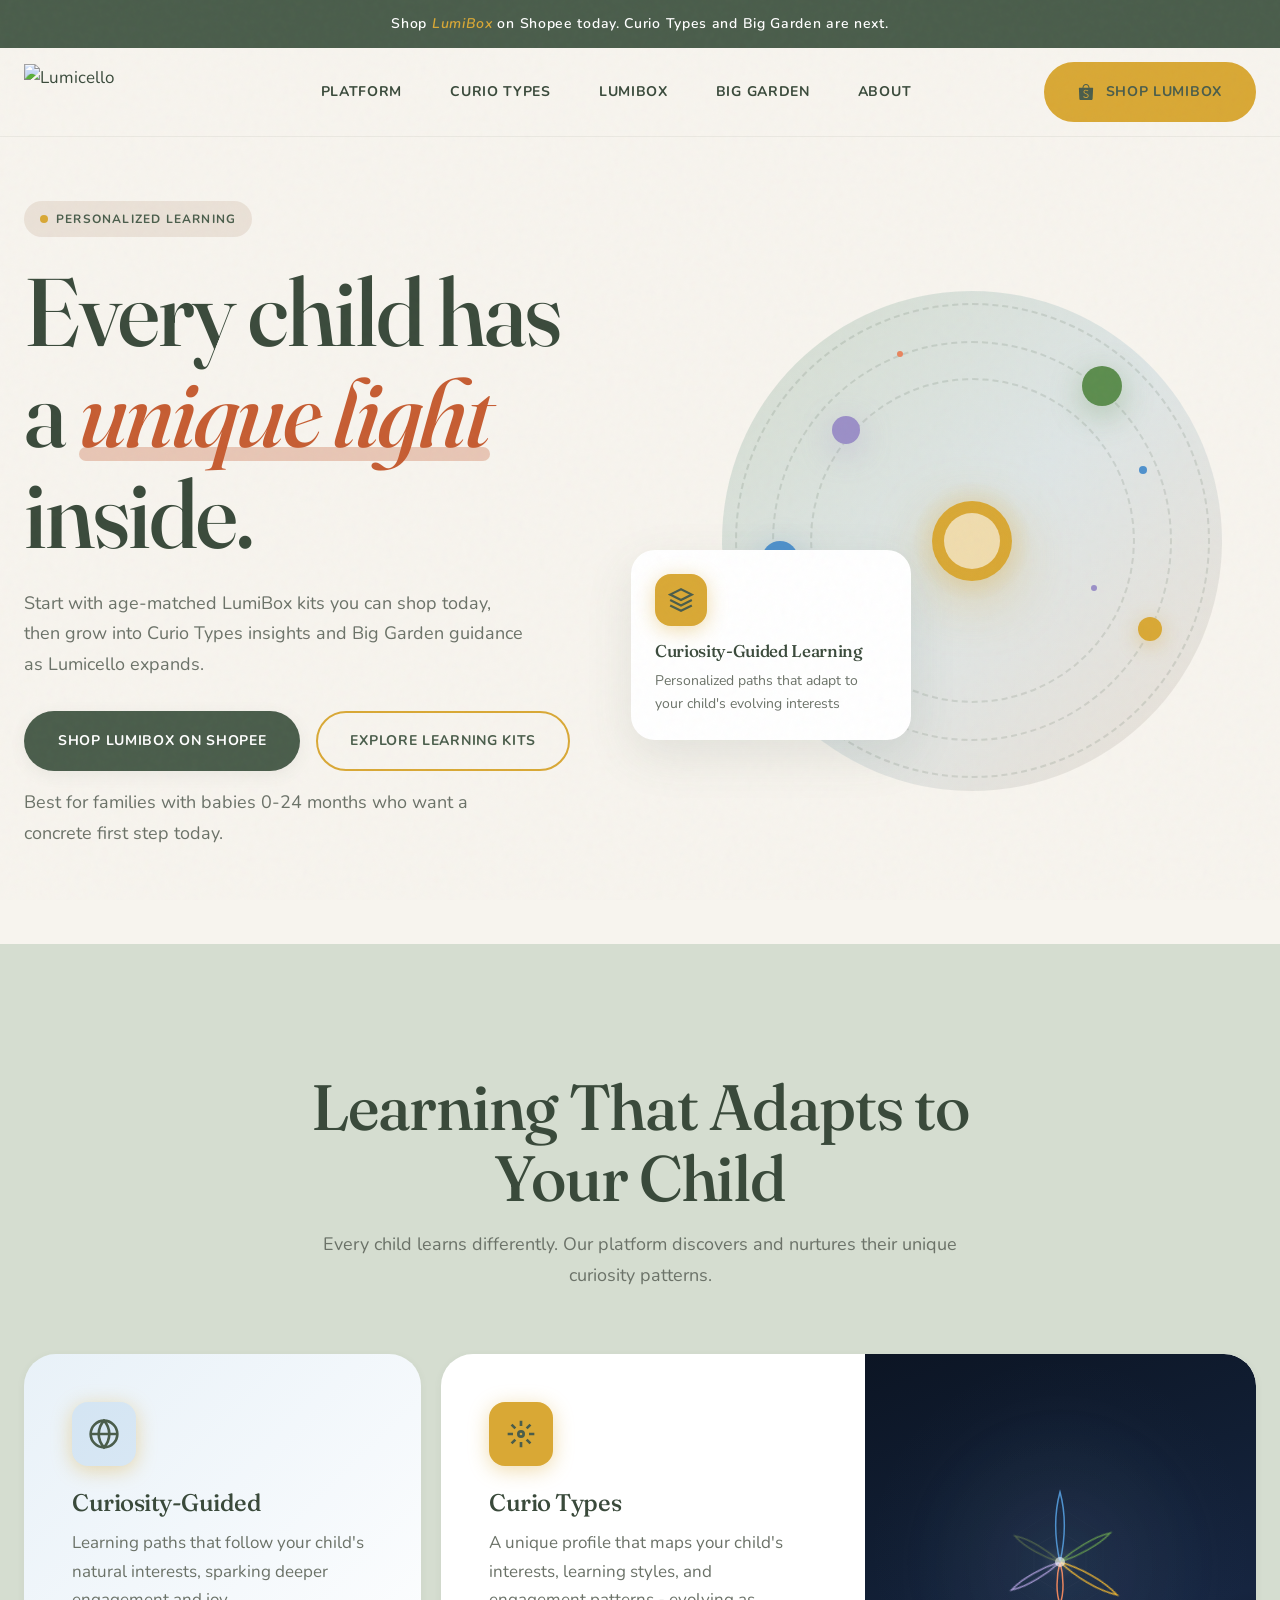
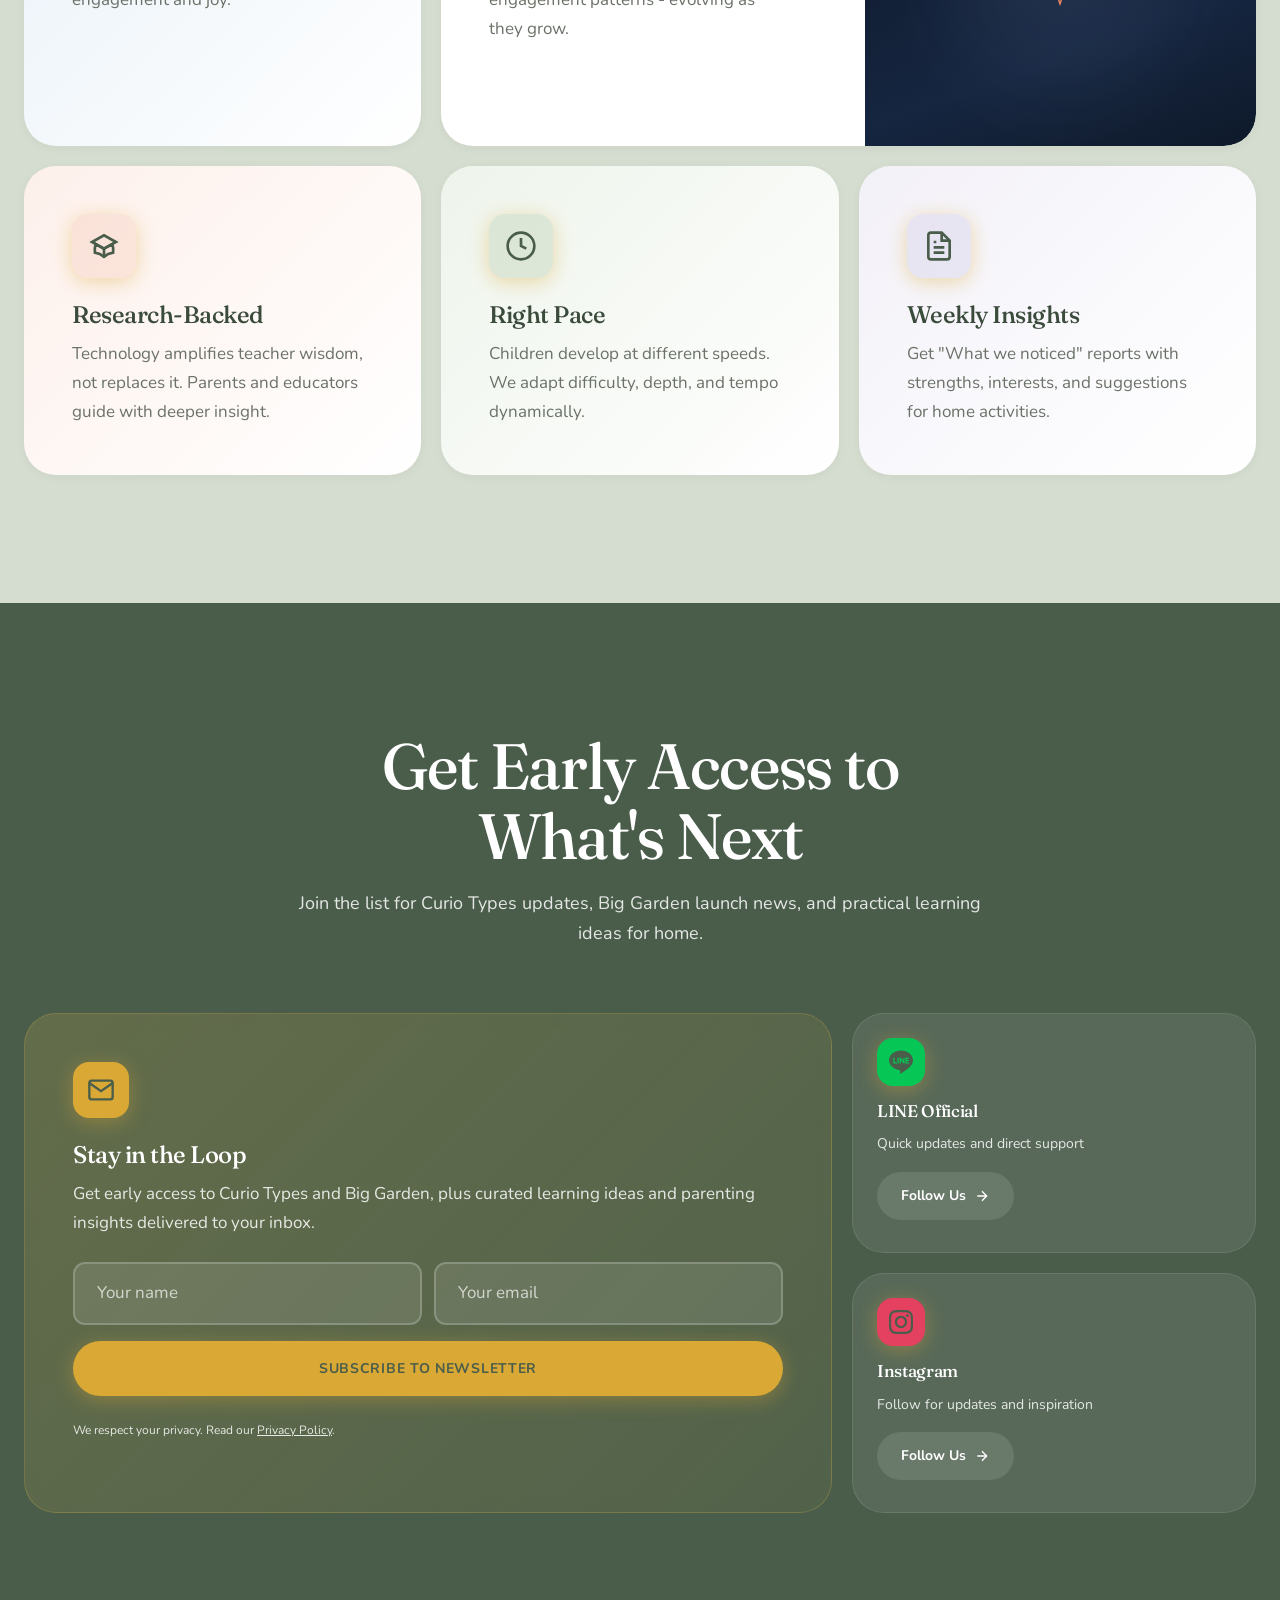
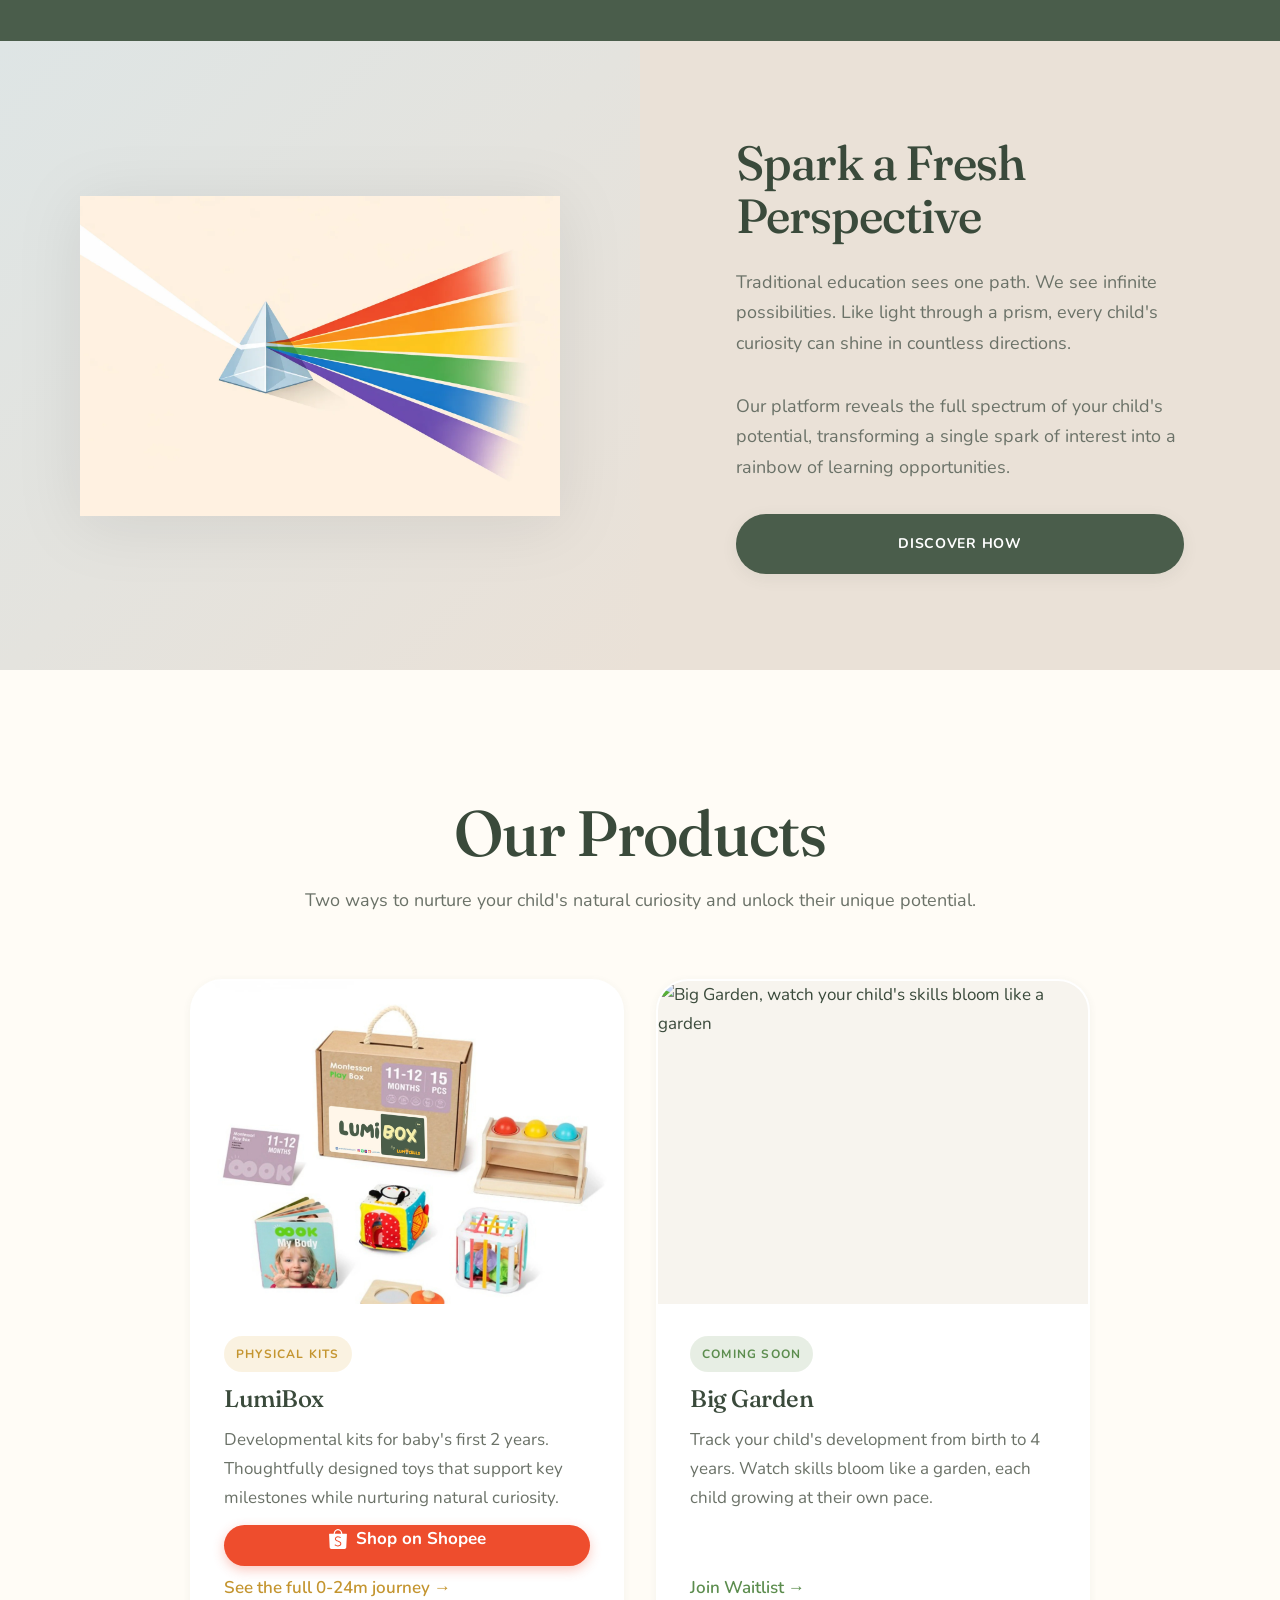
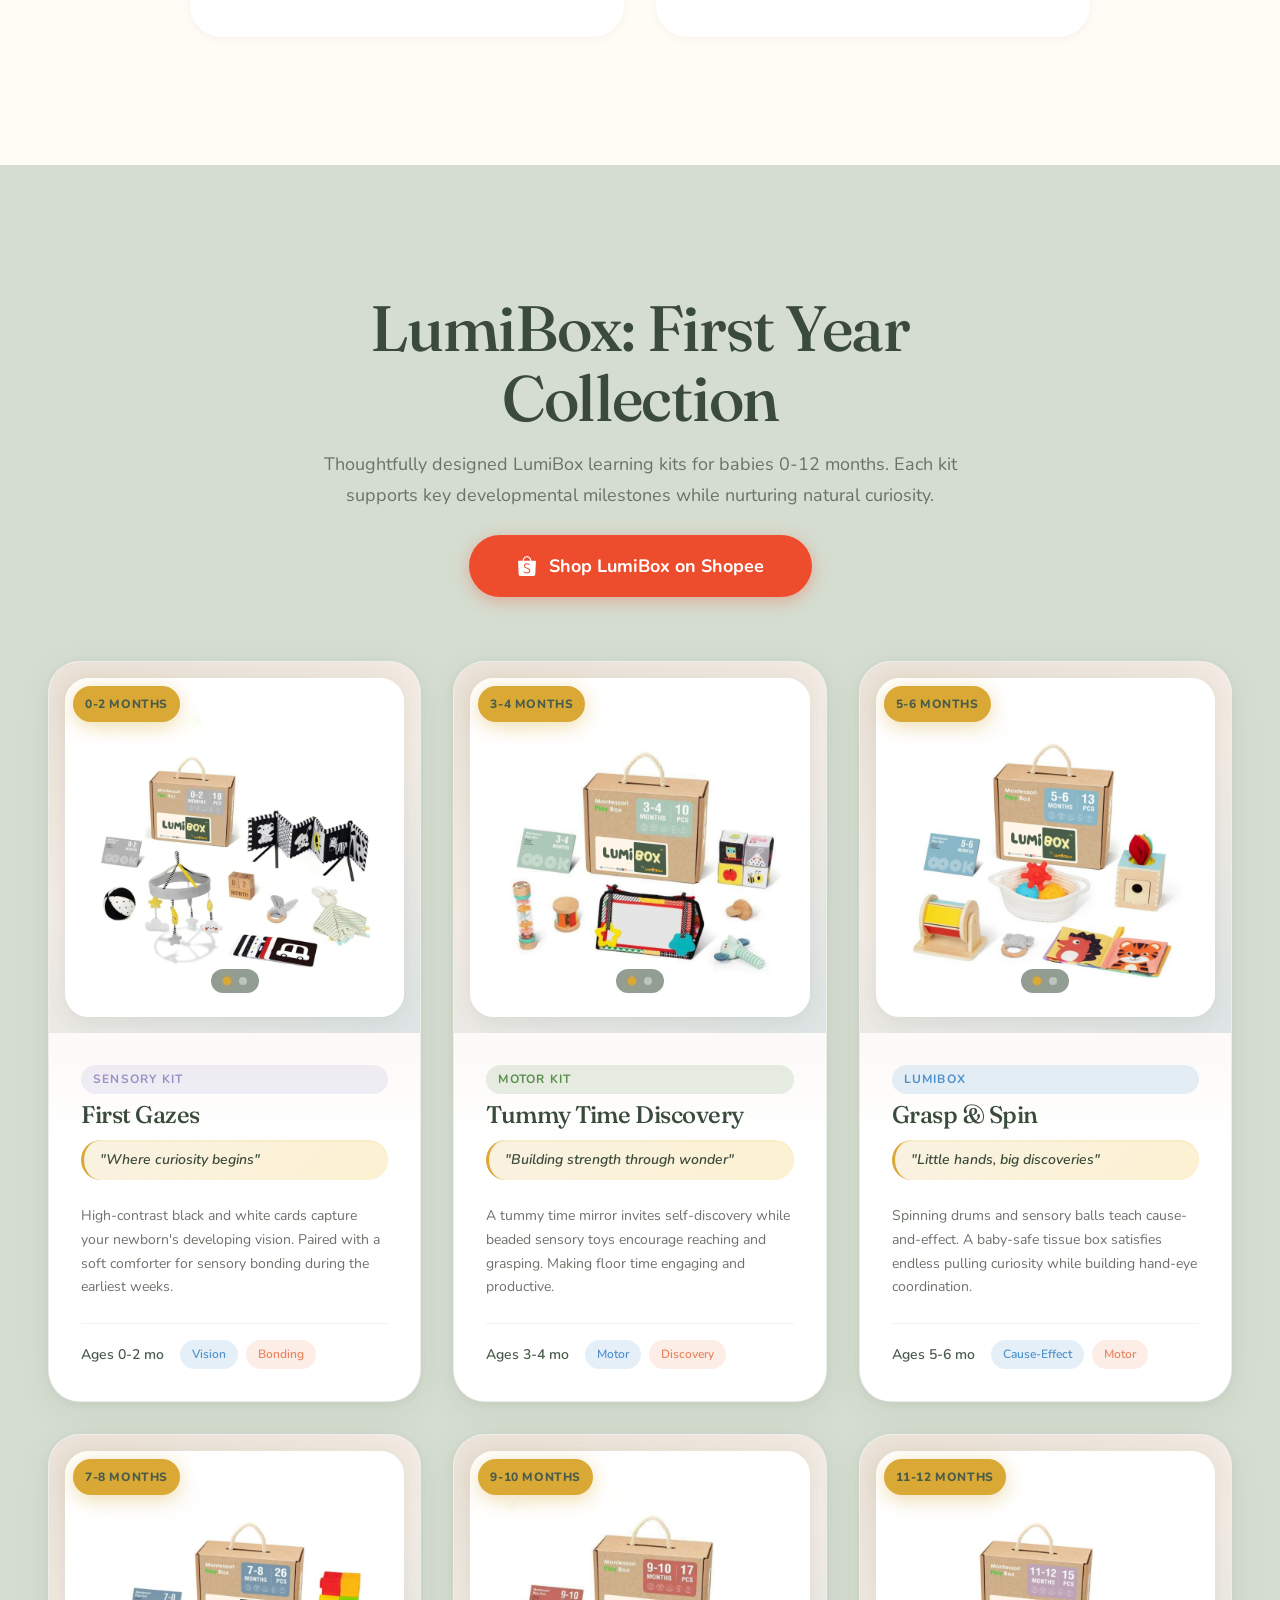
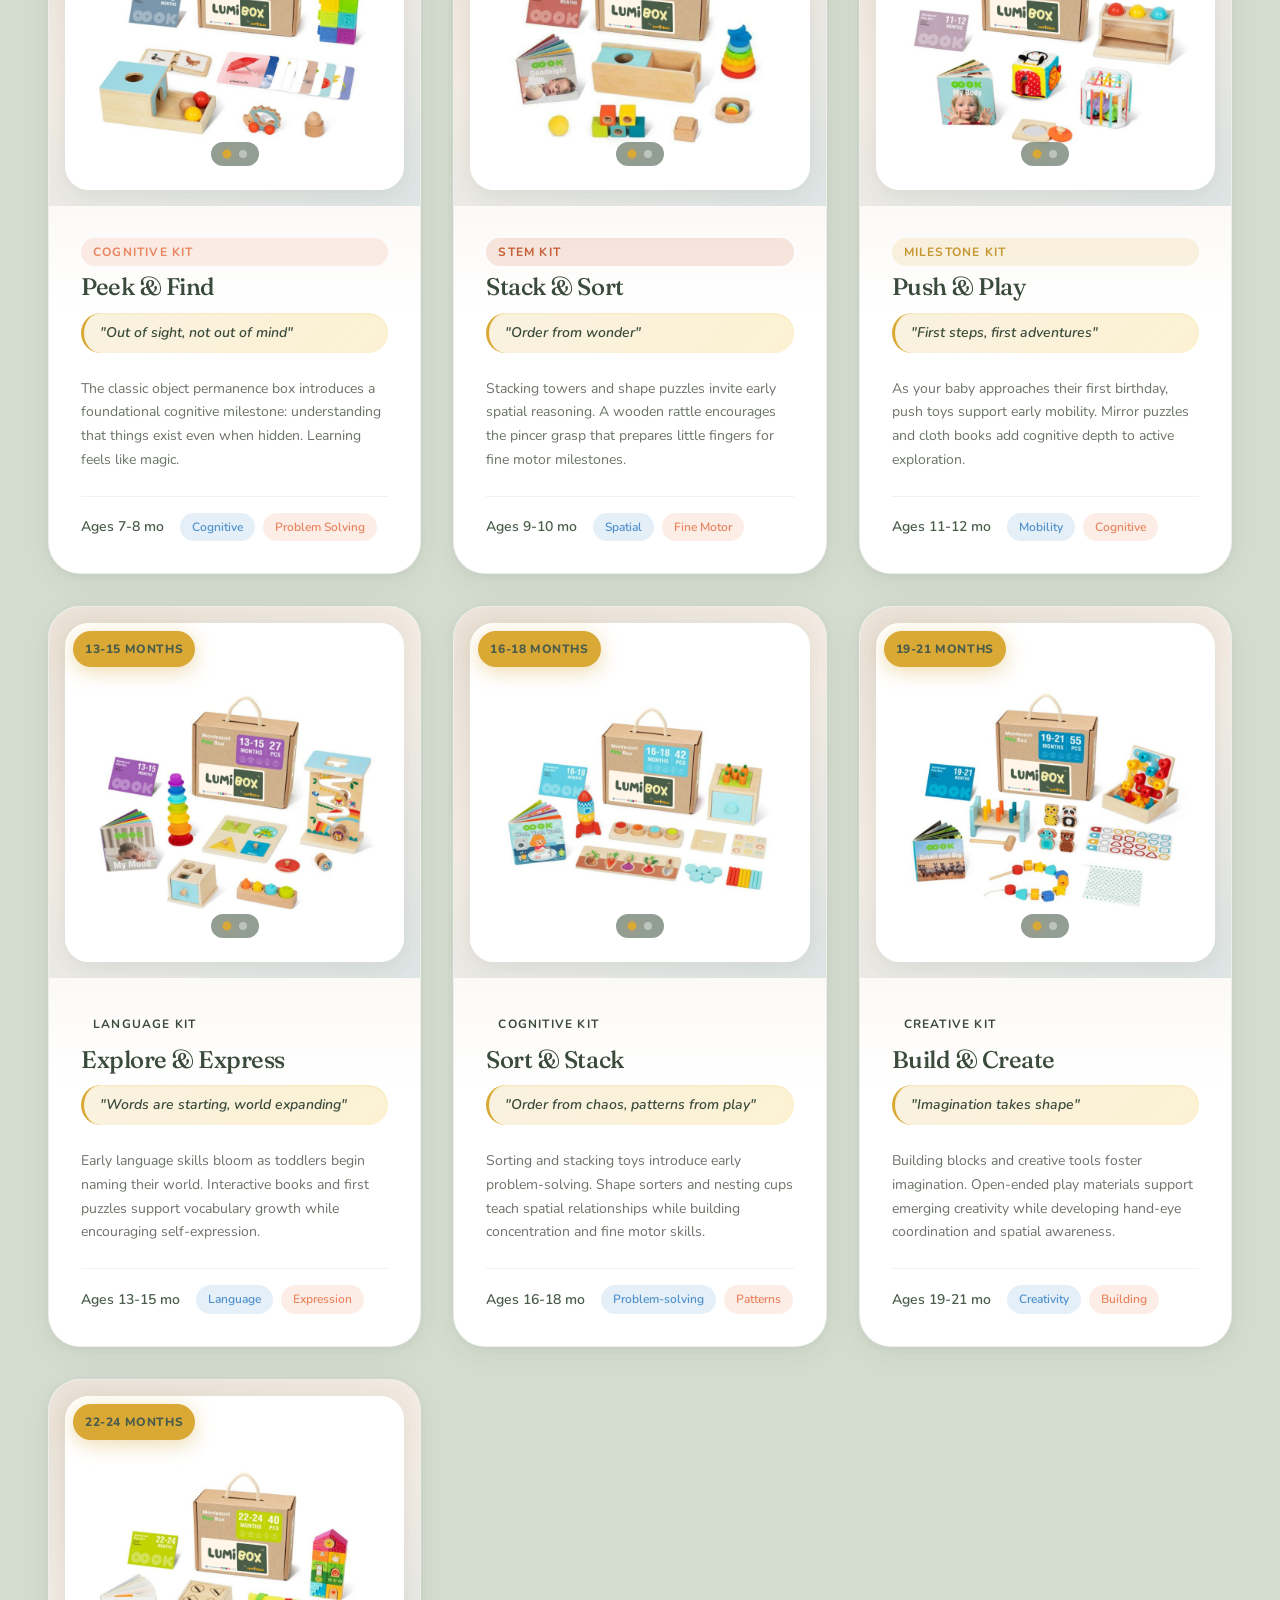
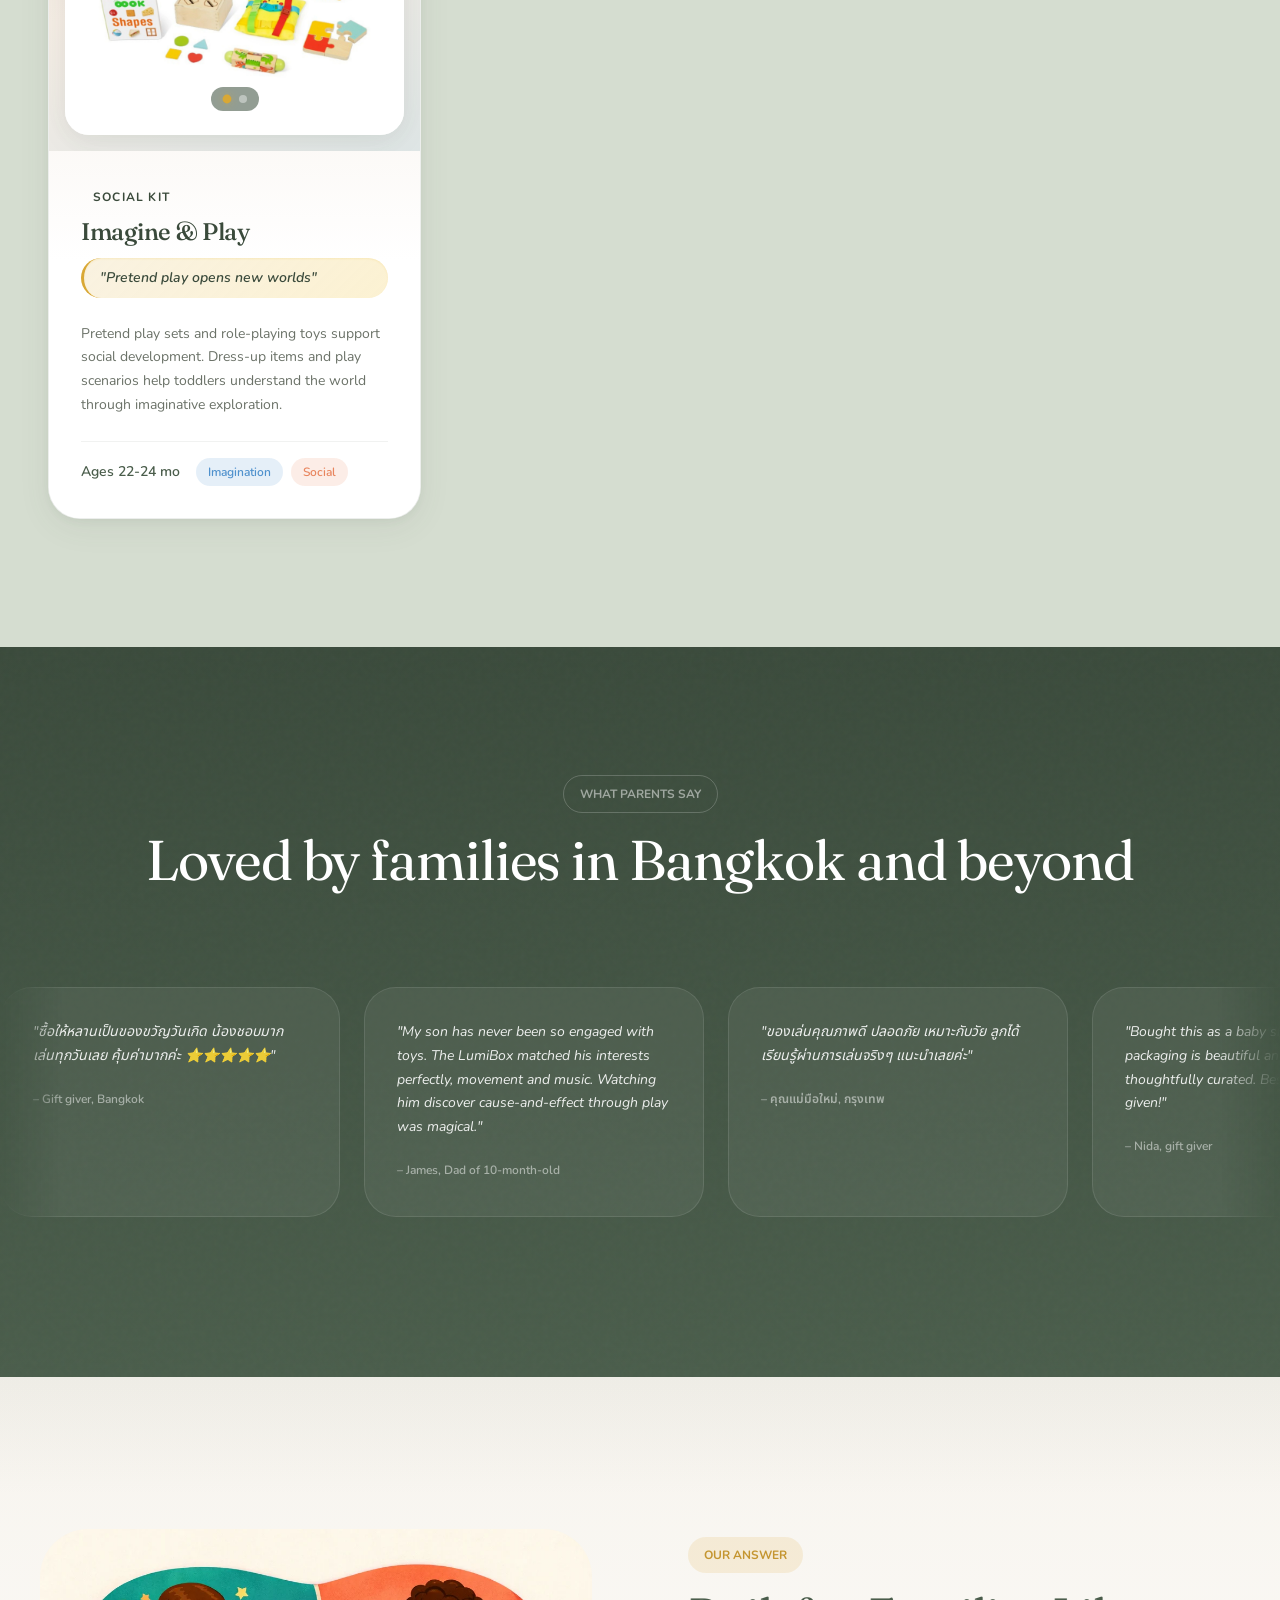
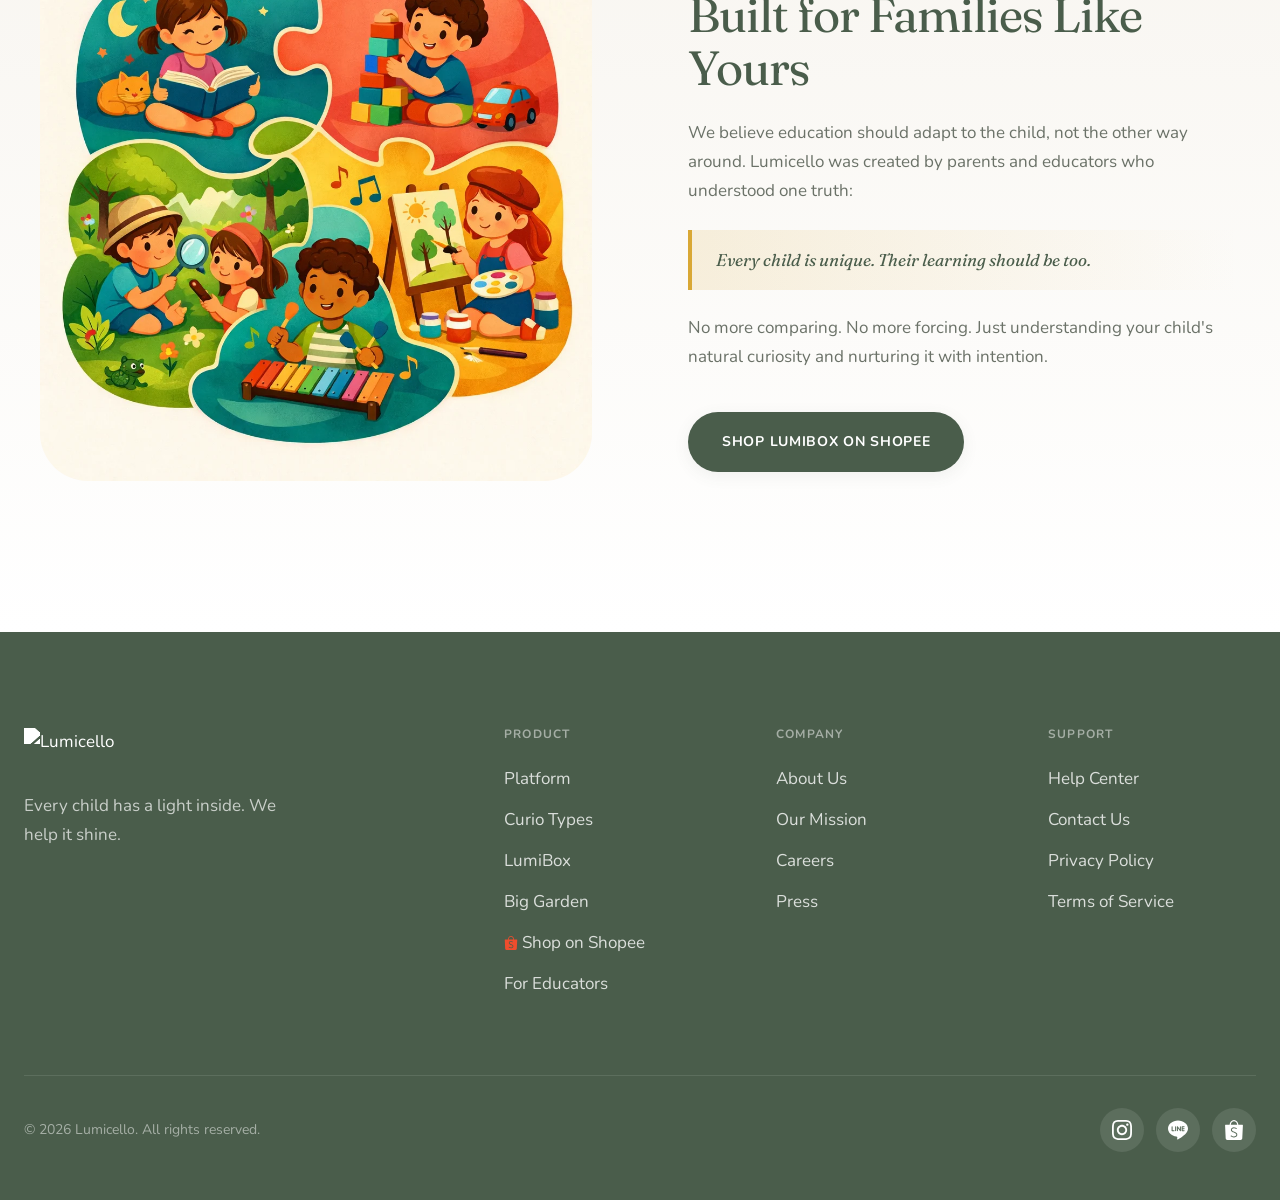
==== commit 63c7775b: "Install Meta Pixel on core funnel pages" ====
--- a/index.html
+++ b/index.html
@@ -51,6 +51,9 @@
     <link rel="icon" href="svg_favicon.svg" type="image/svg+xml">
     <link rel="icon" href="favicon.ico" sizes="48x48">
     <link rel="apple-touch-icon" href="apple-touch-icon.png">
+
+    <!-- Meta Pixel -->
+    <script src="/js/meta-pixel.js"></script>
 
     <!-- Umami Analytics -->
     <script
@@ -208,7 +211,7 @@
                         "suggestedMaxAge": "12 months"
                     }
                 }
-,
+            },
             {
                 "@type": "ListItem",
                 "position": 7,
@@ -289,12 +292,12 @@
                     }
                 }
             }
-            }
         ]
     }
     </script>
 </head>
 <body>
+    <noscript><img height="1" width="1" style="display:none" src="https://www.facebook.com/tr?id=3183744098680526&amp;ev=PageView&amp;noscript=1" alt=""></noscript>
     <!-- Announcement Bar -->
     <div class="announcement-bar">
         Shop <span>LumiBox</span> on Shopee today. Curio Types and Big Garden are next.
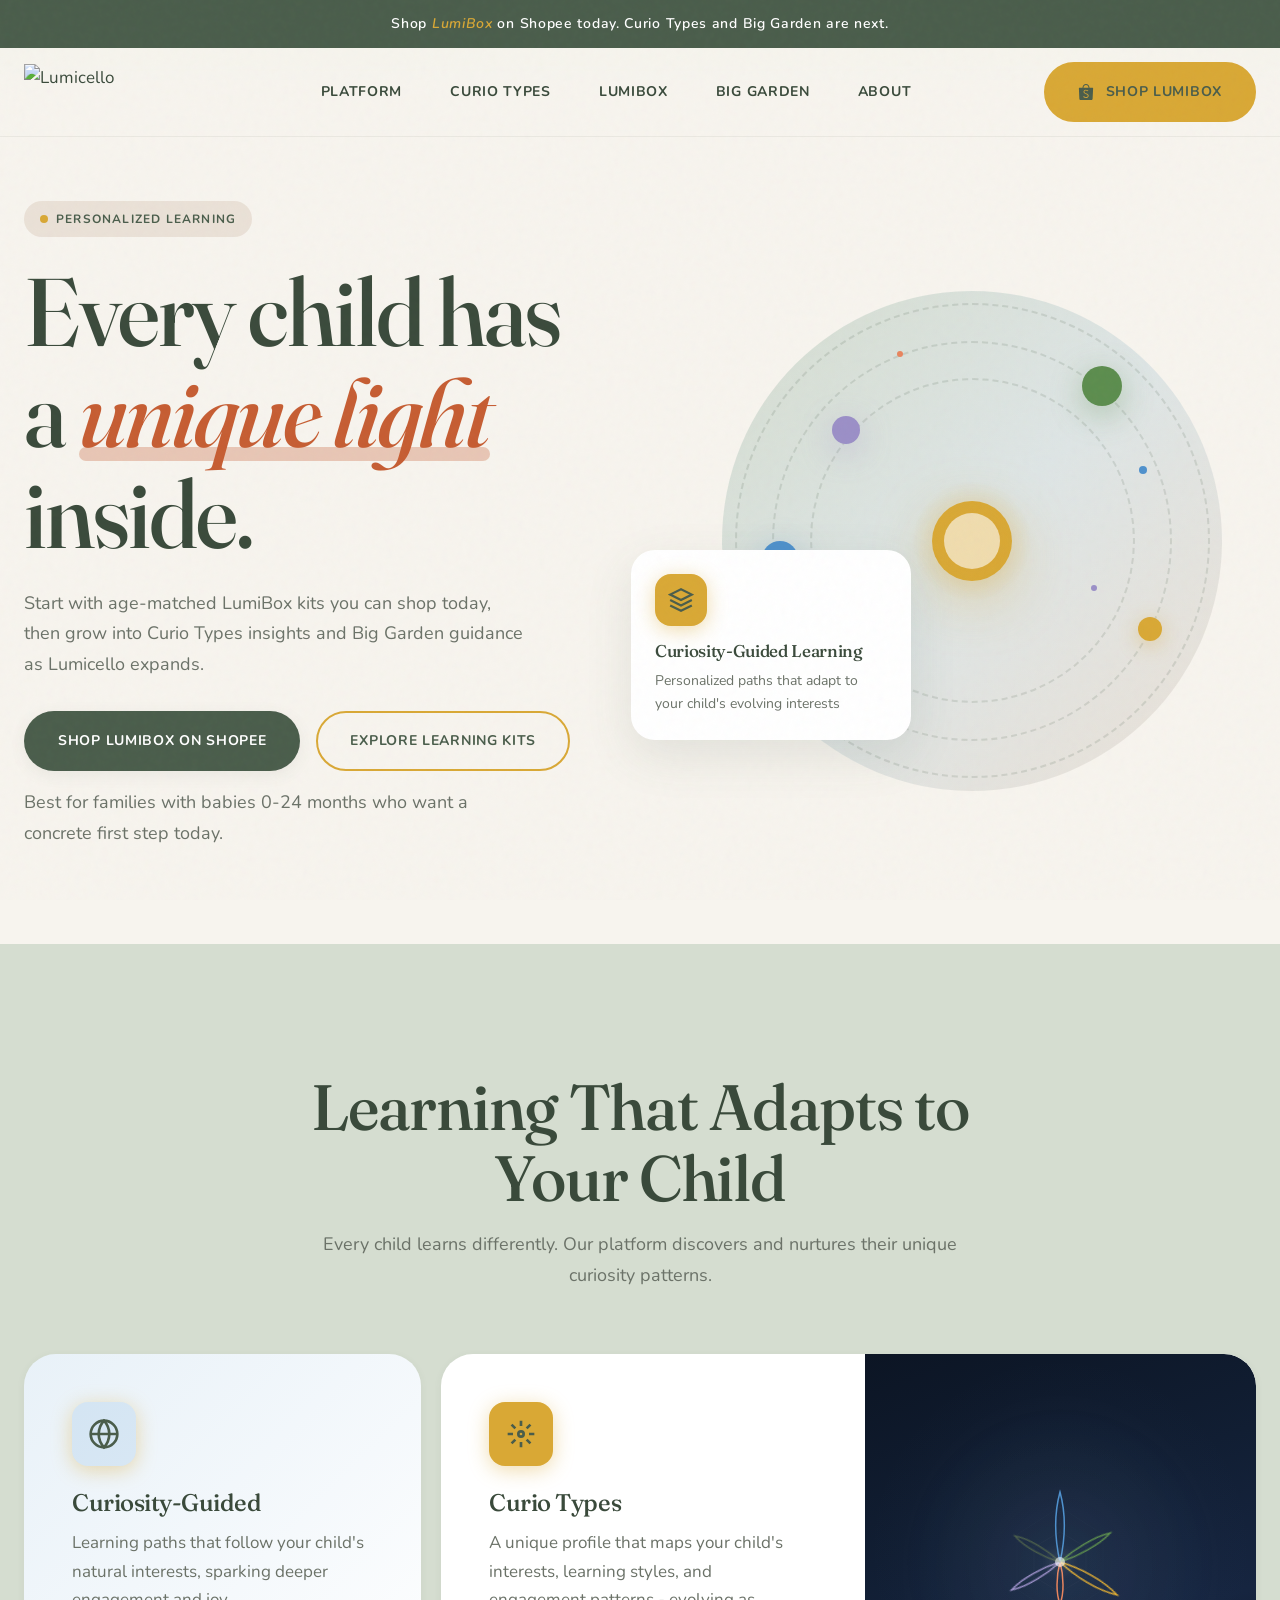
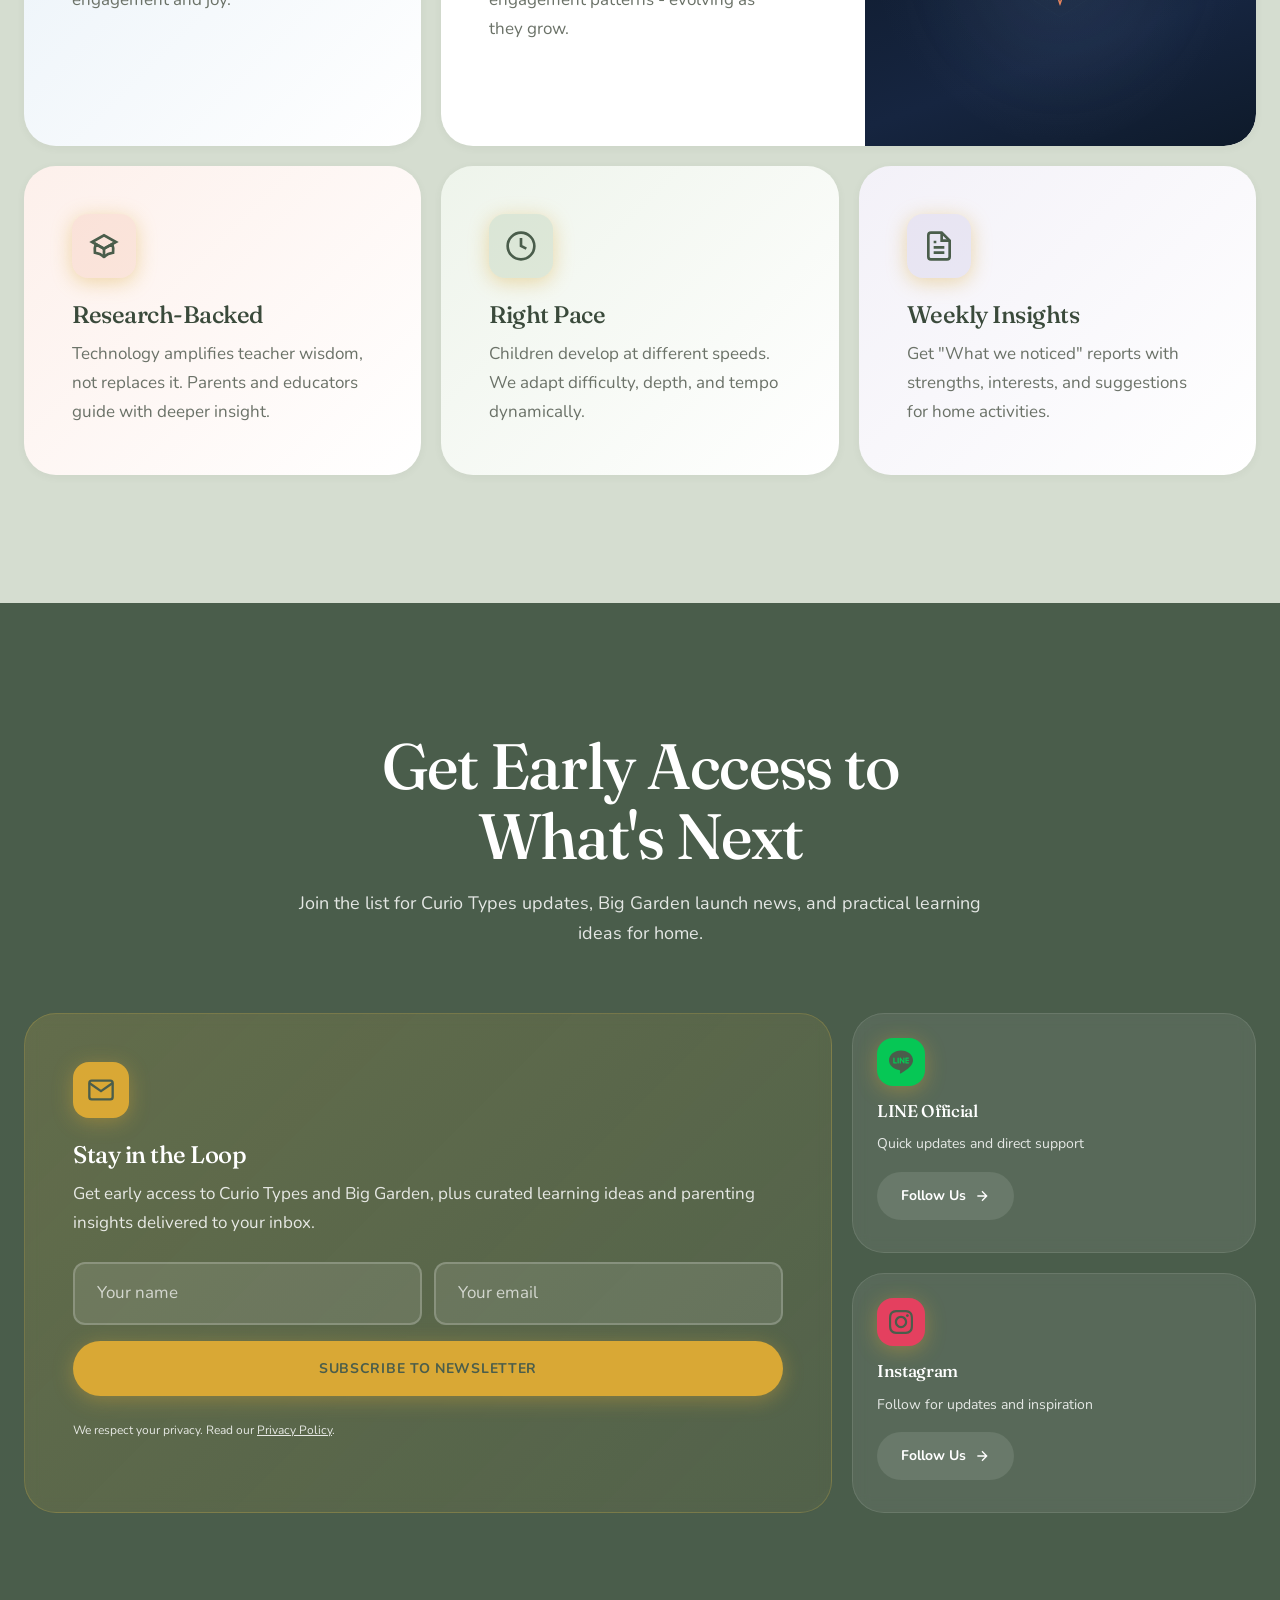
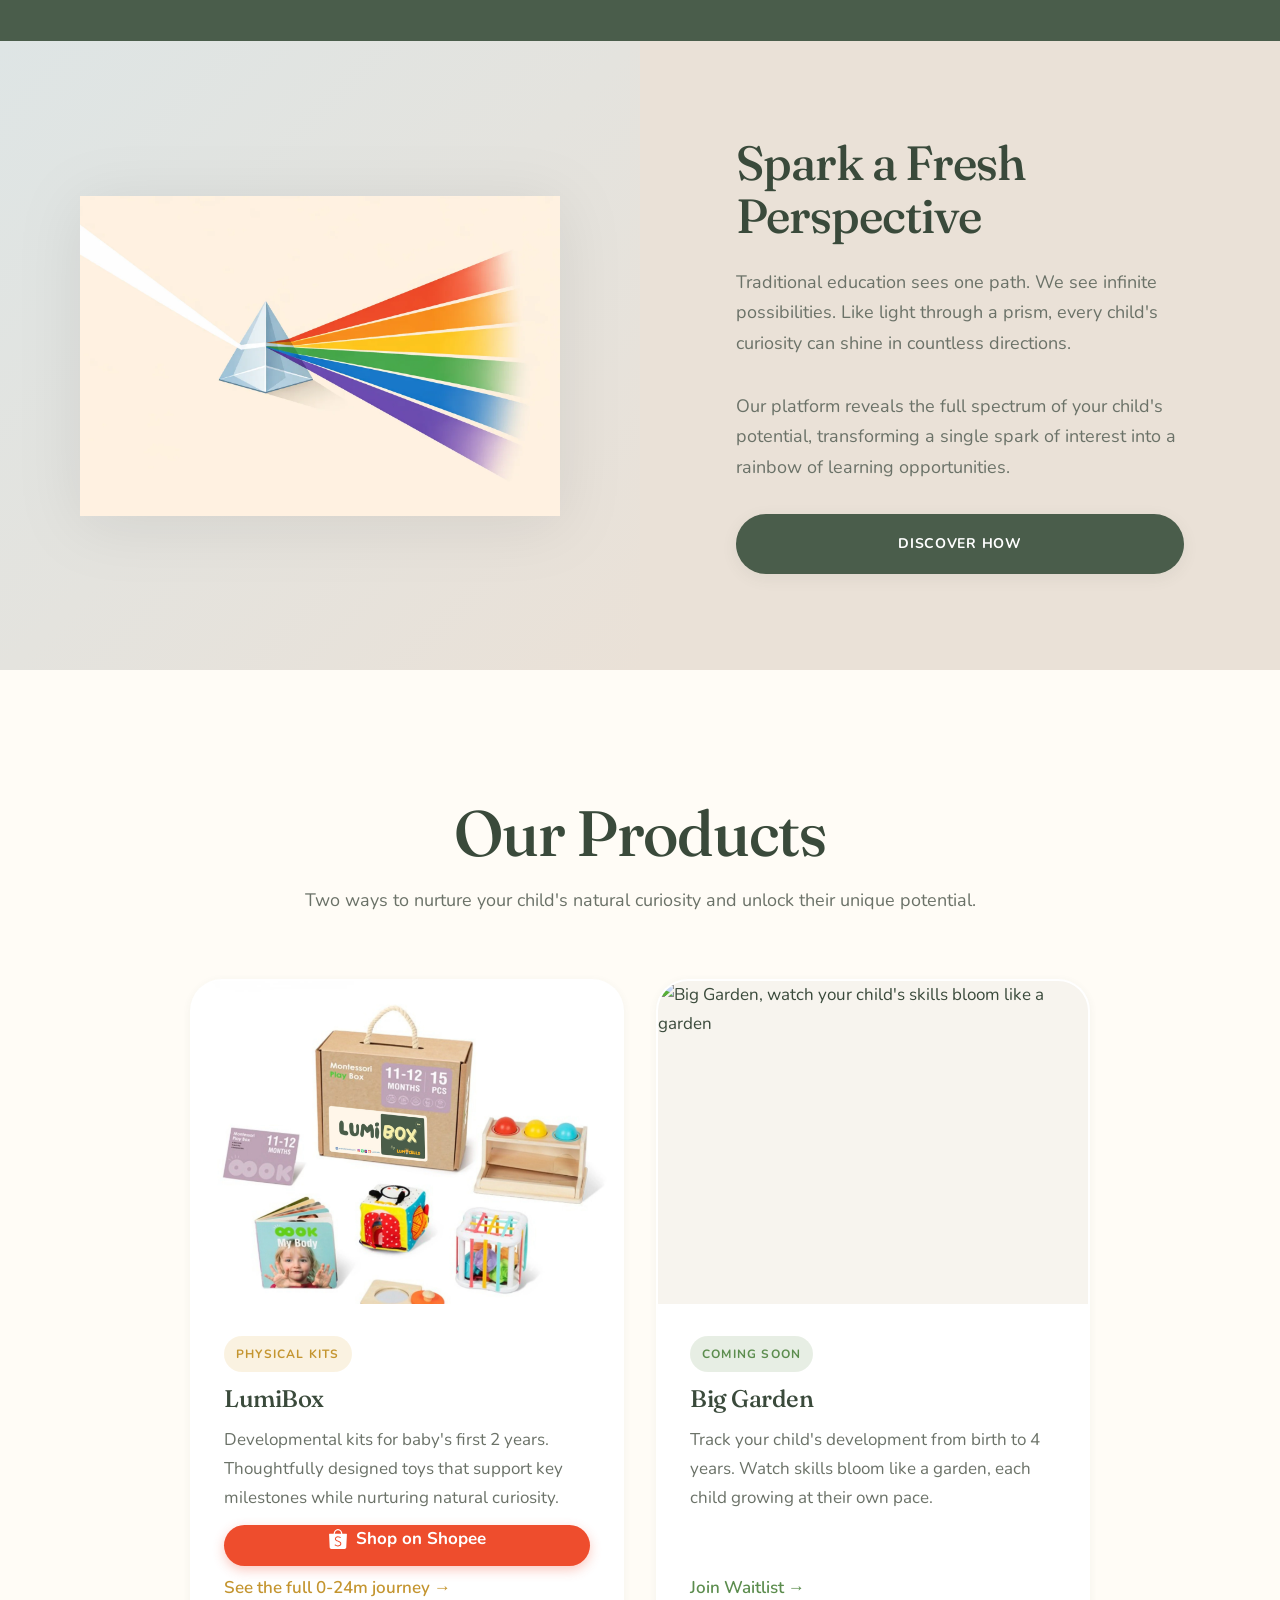
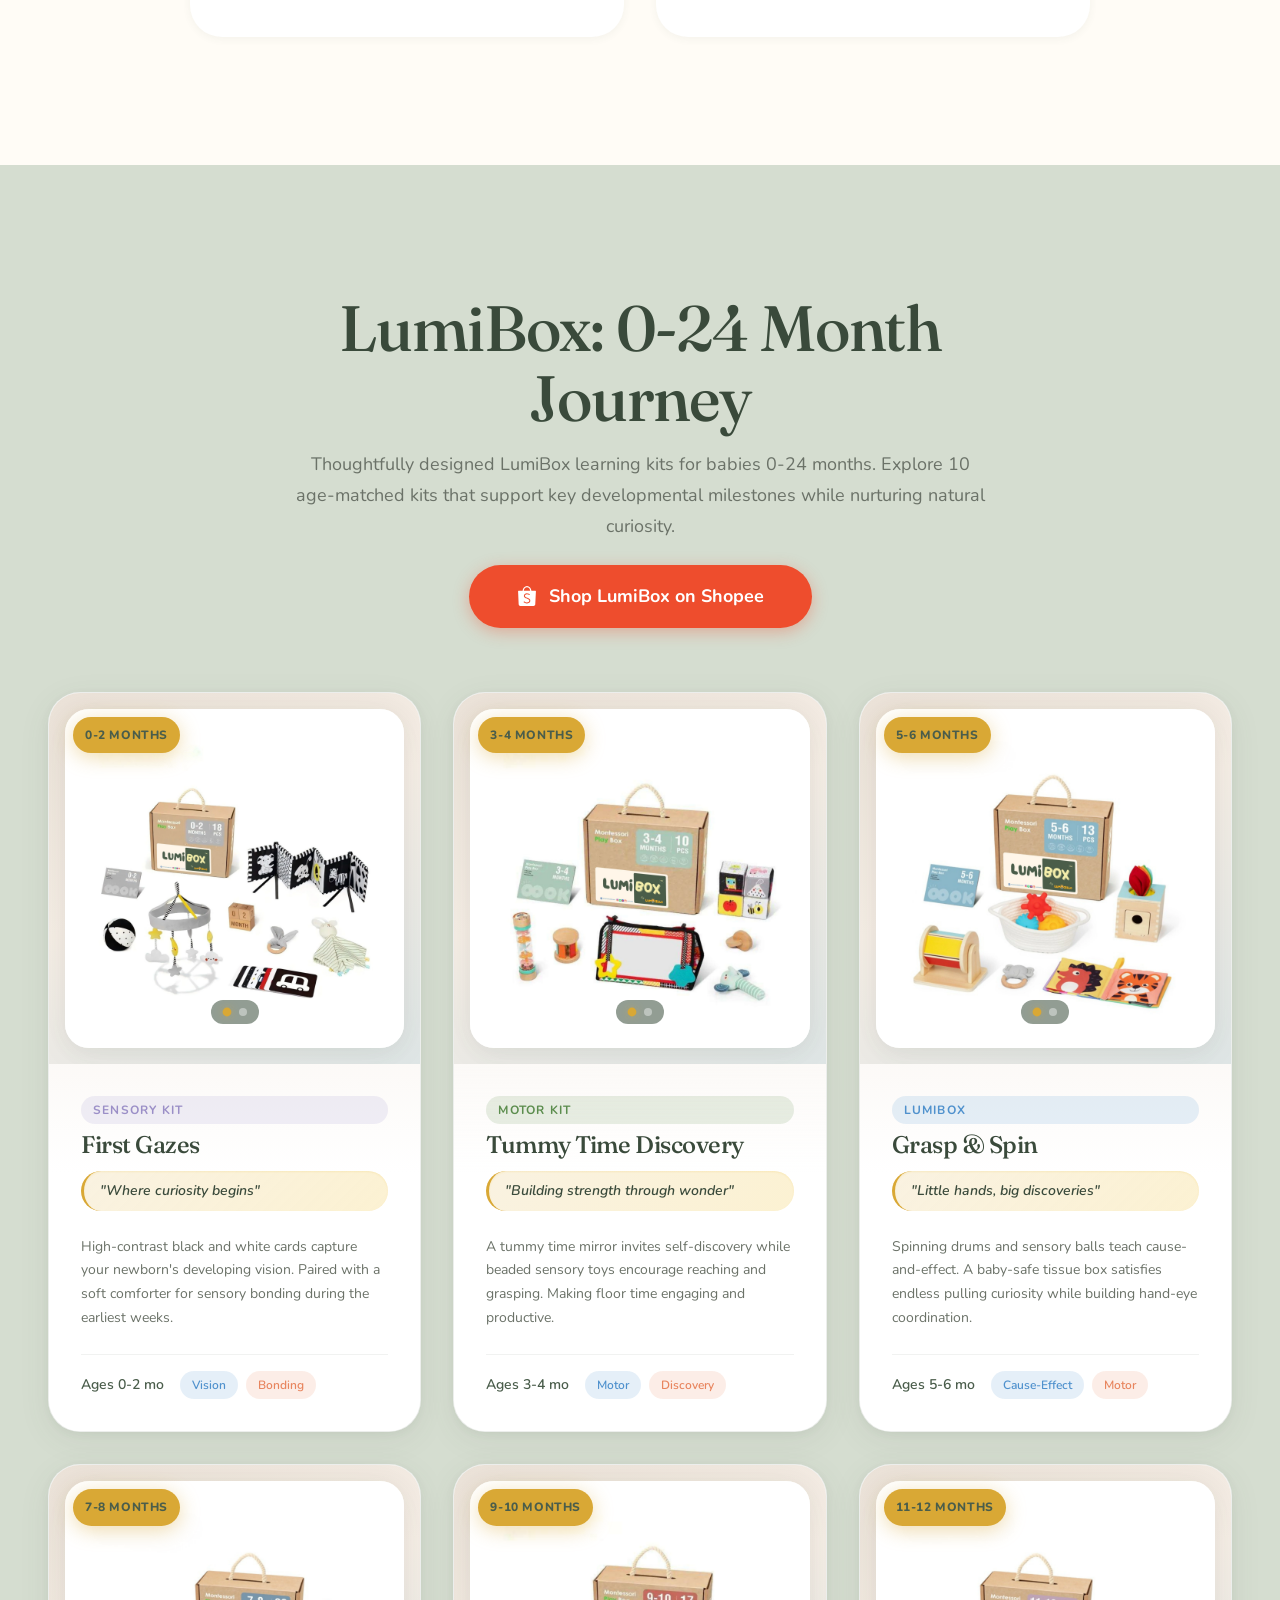
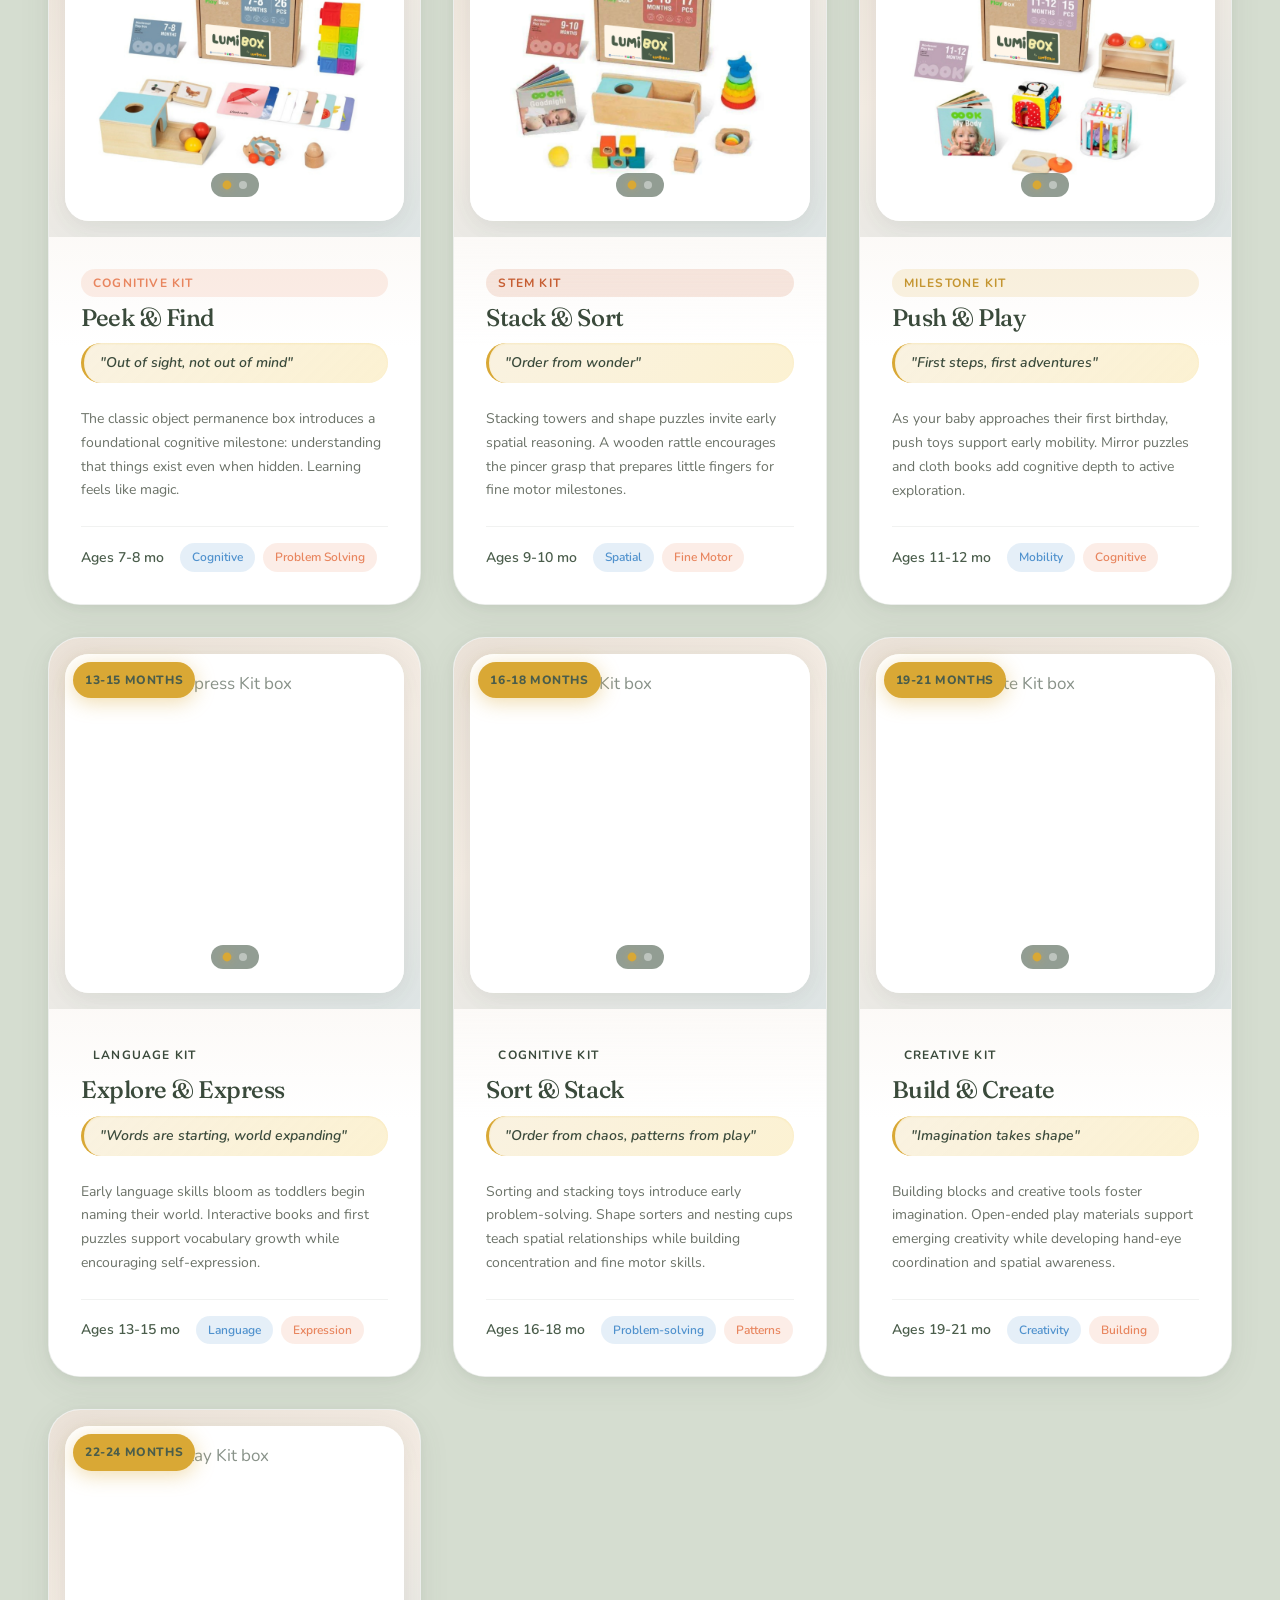
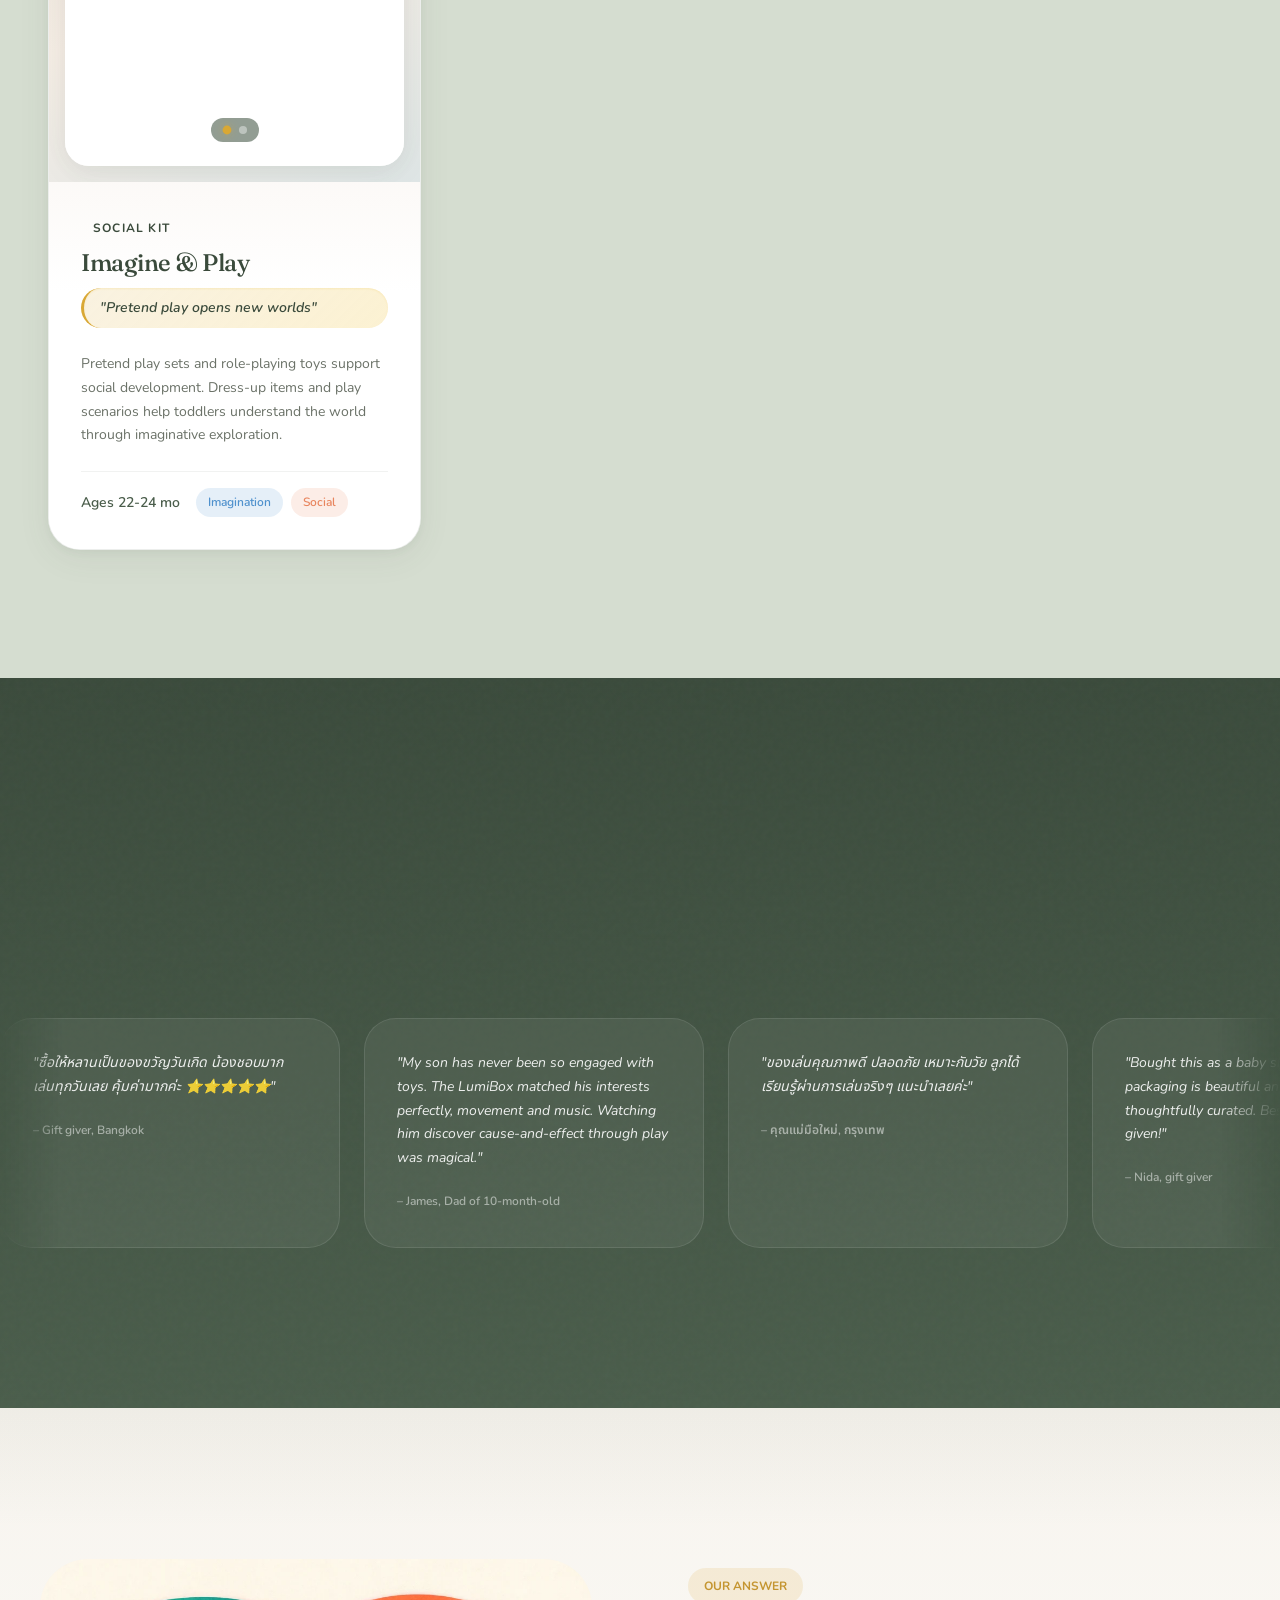
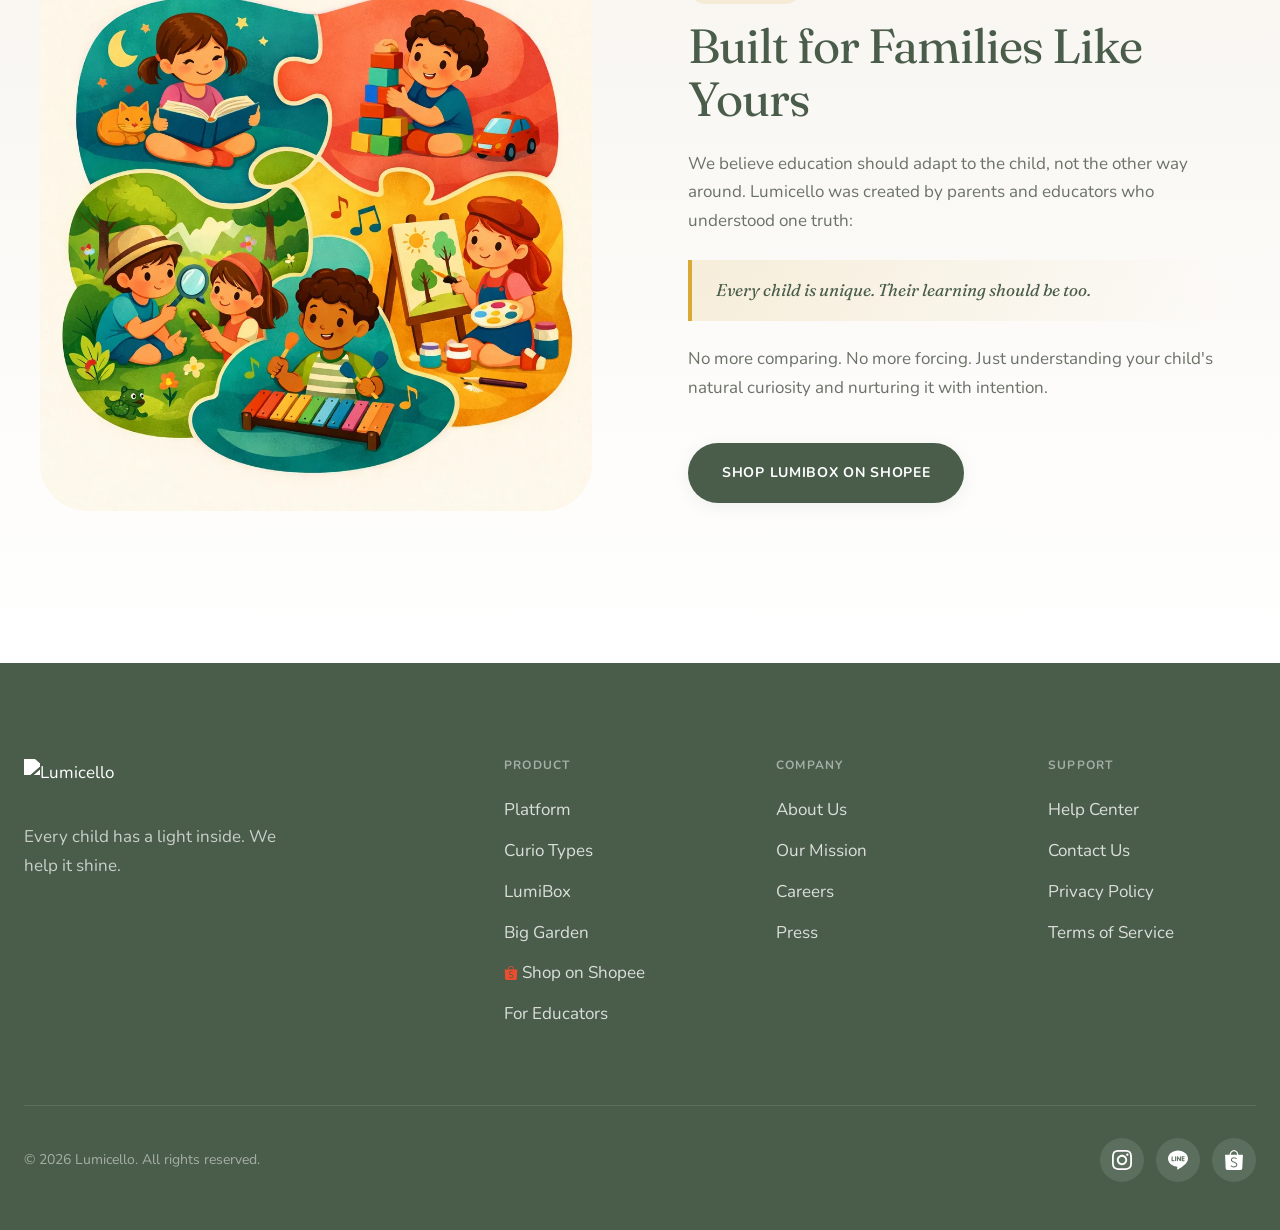
==== commit da8cf15b: "Align homepage LumiBox copy with 0-24 month journey" ====
--- a/index.html
+++ b/index.html
@@ -88,9 +88,9 @@
     {
         "@context": "https://schema.org",
         "@type": "ItemList",
-        "name": "First Year Collection - LumiBox",
-        "description": "Thoughtfully designed LumiBox learning kits for babies 0-12 months. Each kit supports key developmental milestones while nurturing natural curiosity.",
-        "numberOfItems": 6,
+        "name": "LumiBox 0-24 Month Journey",
+        "description": "Thoughtfully designed LumiBox learning kits for babies 0-24 months. This homepage highlights 10 age-matched kits that support key developmental milestones while nurturing natural curiosity.",
+        "numberOfItems": 10,
         "itemListElement": [
             {
                 "@type": "ListItem",
@@ -708,8 +708,8 @@
     <section class="kits-section" id="kits">
         <div class="container">
             <div class="section-header reveal">
-                <h2>LumiBox: First Year Collection</h2>
-                <p>Thoughtfully designed LumiBox learning kits for babies 0-12 months. Each kit supports key developmental milestones while nurturing natural curiosity.</p>
+                <h2>LumiBox: 0-24 Month Journey</h2>
+                <p>Thoughtfully designed LumiBox learning kits for babies 0-24 months. Explore 10 age-matched kits that support key developmental milestones while nurturing natural curiosity.</p>
                 <a href="https://shopee.co.th/lumicello" target="_blank" rel="noopener" class="shopee-kits-cta">
                     <svg viewBox="0 0 24 24" width="20" height="20" fill="white"><path d="M15.9414 17.9633c.229-1.879-.981-3.077-4.1758-4.0969-1.548-.528-2.277-1.22-2.26-2.1719.065-1.056 1.048-1.825 2.352-1.85a5.29 5.29 0 0 1 2.8838.89c.116.072.197.06.263-.039.09-.145.315-.494.39-.62.051-.081.061-.187-.068-.281-.185-.137-.704-.415-.983-.532a6.47 6.47 0 0 0-2.5118-.514c-1.909.008-3.413 1.215-3.539 2.826-.082 1.163.494 2.108 1.73 2.828.262.152 1.68.716 2.244.892 1.774.552 2.695 1.542 2.478 2.697-.197 1.047-1.299 1.724-2.818 1.744-1.204-.046-2.288-.537-3.128-1.19l-.141-.11c-.104-.08-.218-.075-.287.03-.05.077-.376.547-.458.67-.077.108-.035.168.045.234.35.293.817.613 1.134.775a6.71 6.71 0 0 0 2.829.727 4.9 4.9 0 0 0 2.076-.354c1.095-.465 1.803-1.394 1.945-2.554zM11.999 1.401c-2.068 0-3.754 1.95-3.833 4.39h7.666c-.08-2.44-1.765-4.39-3.833-4.39zm7.852 22.598-.08.001-15.784-.002c-1.074-.04-1.863-.91-1.971-1.991l-.01-.195L1.298 6.286a.459.459 0 0 1 .45-.494h4.975C6.845 2.568 9.161 0 12 0c2.839 0 5.154 2.569 5.276 5.79h4.968a.459.459 0 0 1 .458.483l-.773 15.588-.007.131c-.094 1.094-.979 1.977-2.071 2.006z"/></svg>
                     Shop LumiBox on Shopee
